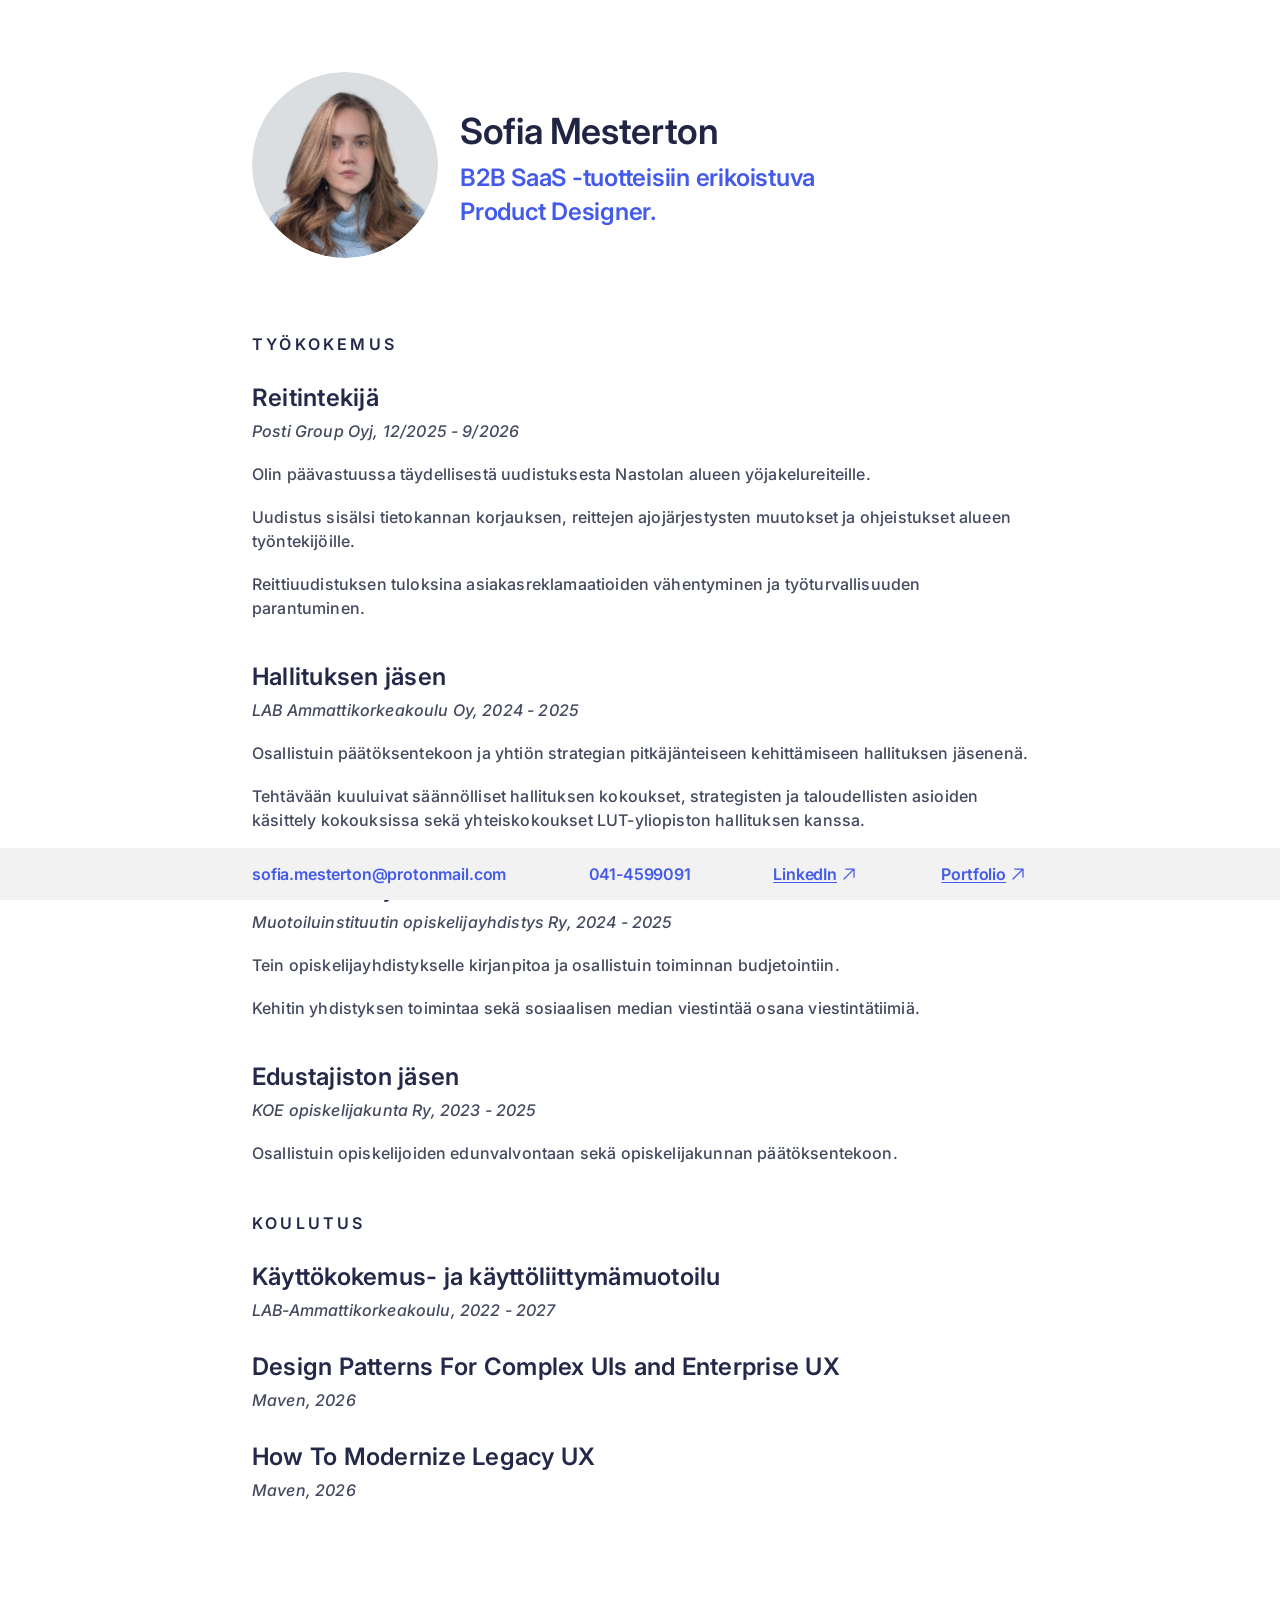
==== index.html @ 7bd707dd "Add files via upload" ====
<!DOCTYPE html>
<html lang="fi">
<head>
  <meta charset="UTF-8" />
  <meta name="viewport" content="width=device-width, initial-scale=1, viewport-fit=cover" />
  <title>Sofia Mesterton — CV</title>
  <link rel="preconnect" href="https://fonts.googleapis.com" />
  <link rel="preconnect" href="https://fonts.gstatic.com" crossorigin />
  <link href="https://fonts.googleapis.com/css2?family=Inter:ital,wght@0,500;0,600;1,500&display=swap" rel="stylesheet" />
  <link rel="stylesheet" href="styles.css" />
</head>
<body>
  <main class="page">
    <header class="masthead">
      <img class="identity__avatar" src="assets/cvkuva.png" alt="Sofia Mesterton" width="373" height="373" />
      <div class="identity__text">
        <h1 class="identity__name">Sofia Mesterton</h1>
        <p class="identity__title">B2B SaaS -tuotteisiin erikoistuva<br />Product Designer.</p>
      </div>
    </header>

    <section class="section">
      <h2 class="section__label">TYÖKOKEMUS</h2>
      <div class="entries">
        <article class="entry">
          <div class="entry__head">
            <h3 class="entry__role">Reitintekijä</h3>
            <p class="entry__meta">Posti Group Oyj, 12/2025 - 9/2026</p>
          </div>
          <ul class="entry__list">
            <li>Olin päävastuussa täydellisestä uudistuksesta Nastolan alueen yöjakelureiteille.</li>
            <li>Uudistus sisälsi tietokannan korjauksen, reittejen ajojärjestysten muutokset ja ohjeistukset alueen työntekijöille.</li>
            <li>Reittiuudistuksen tuloksina asiakasreklamaatioiden vähentyminen ja työturvallisuuden parantuminen.</li>
          </ul>
        </article>

        <article class="entry">
          <div class="entry__head">
            <h3 class="entry__role">Hallituksen jäsen</h3>
            <p class="entry__meta">LAB Ammattikorkeakoulu Oy, 2024 - 2025</p>
          </div>
          <ul class="entry__list">
            <li>Osallistuin päätöksentekoon ja yhtiön strategian pitkäjänteiseen kehittämiseen hallituksen jäsenenä.</li>
            <li>Tehtävään kuuluivat säännölliset hallituksen kokoukset, strategisten ja taloudellisten asioiden käsittely kokouksissa sekä yhteiskokoukset LUT-yliopiston hallituksen kanssa.</li>
          </ul>
        </article>

        <article class="entry">
          <div class="entry__head">
            <h3 class="entry__role">Hallituksen jäsen</h3>
            <p class="entry__meta">Muotoiluinstituutin opiskelijayhdistys Ry, 2024 - 2025</p>
          </div>
          <ul class="entry__list">
            <li>Tein opiskelijayhdistykselle kirjanpitoa ja osallistuin toiminnan budjetointiin.</li>
            <li>Kehitin yhdistyksen toimintaa sekä sosiaalisen median viestintää osana viestintätiimiä.</li>
          </ul>
        </article>

        <article class="entry">
          <div class="entry__head">
            <h3 class="entry__role">Edustajiston jäsen</h3>
            <p class="entry__meta">KOE opiskelijakunta Ry, 2023 - 2025</p>
          </div>
          <ul class="entry__list">
            <li>Osallistuin opiskelijoiden edunvalvontaan sekä opiskelijakunnan päätöksentekoon.</li>
          </ul>
        </article>
      </div>
    </section>

    <section class="section section--education">
      <h2 class="section__label">KOULUTUS</h2>
      <div class="entries entries--education">
        <article class="entry">
          <div class="entry__head">
            <h3 class="entry__role">Käyttökokemus- ja käyttöliittymämuotoilu</h3>
            <p class="entry__meta">LAB-Ammattikorkeakoulu, 2022 - 2027</p>
          </div>
        </article>

        <article class="entry">
          <div class="entry__head">
            <h3 class="entry__role">Design Patterns For Complex UIs and Enterprise UX</h3>
            <p class="entry__meta">Maven, 2026</p>
          </div>
        </article>

        <article class="entry">
          <div class="entry__head">
            <h3 class="entry__role">How To Modernize Legacy UX</h3>
            <p class="entry__meta">Maven, 2026</p>
          </div>
        </article>
      </div>
    </section>
  </main>

  <footer class="footer">
    <div class="footer__inner">
      <div class="footer__copy">
        <button class="footer__item footer__copy-button" type="button" data-copy="sofia.mesterton@protonmail.com">sofia.mesterton@protonmail.com</button>
        <span class="footer__copy-note" role="status" aria-live="polite"></span>
      </div>
      <span class="footer__item">041-4599091</span>
      <a class="footer__item footer__item--external" href="https://www.linkedin.com/in/sofiamesterton/" target="_blank" rel="noopener">
        <span>LinkedIn</span>
        <img class="footer__icon" src="assets/arrow-up-right.svg" alt="" aria-hidden="true" />
      </a>
      <a class="footer__item footer__item--external" href="https://apparent-checkbox-229842.framer.app/" target="_blank" rel="noopener">
        <span>Portfolio</span>
        <img class="footer__icon" src="assets/arrow-up-right.svg" alt="" aria-hidden="true" />
      </a>
    </div>
  </footer>

  <script src="main.js"></script>
</body>
</html>
---- styles.css ----
:root {
  --color-bg: #ffffff;
  --color-name: #212544;
  --color-accent: #435aec;
  --color-heading: #242849;
  --color-body: #44495f;

  --page-width: 900px;
  --page-padding-x: 62px;
  --page-padding-y: 72px;
  --footer-height: 52px;
}

*,
*::before,
*::after {
  box-sizing: border-box;
}

html {
  -webkit-text-size-adjust: 100%;
}

body {
  margin: 0;
  background: var(--color-bg);
  color: var(--color-body);
  font-family: "Inter", -apple-system, BlinkMacSystemFont, "Segoe UI", Helvetica, Arial, sans-serif;
  font-size: 16px;
  line-height: 24px;
  letter-spacing: 0.01em;
  -webkit-font-smoothing: antialiased;
  padding-bottom: var(--footer-height);
}

img {
  max-width: 100%;
}

.page {
  width: 100%;
  max-width: var(--page-width);
  margin: 0 auto;
  padding: var(--page-padding-y) var(--page-padding-x);
  background: var(--color-bg);
}

/* Masthead --------------------------------------------------------------- */
.masthead {
  display: flex;
  align-items: center;
  gap: 22px;
  margin-bottom: 76px;
}

.identity__avatar {
  width: 186px;
  height: 186px;
  flex: none;
  border-radius: 50%;
  object-fit: cover;
  display: block;
}

.identity__text {
  display: flex;
  flex-direction: column;
}

.identity__name {
  margin: 0;
  font-size: 36px;
  line-height: 60px;
  font-weight: 600;
  letter-spacing: -0.36px;
  color: var(--color-name);
}

.identity__title {
  margin: 0;
  font-size: 24px;
  line-height: 34px;
  font-weight: 600;
  letter-spacing: -0.24px;
  color: var(--color-accent);
}

/* Sections --------------------------------------------------------------- */
.section + .section {
  margin-top: 48px;
}

.section__label {
  margin: 0 0 29px;
  font-size: 16px;
  line-height: normal;
  font-weight: 600;
  letter-spacing: 3.2px;
  color: var(--color-heading);
}

.entries {
  display: flex;
  flex-direction: column;
  gap: 42px;
}

.entries--education {
  gap: 32px;
}

.entry {
  display: flex;
  flex-direction: column;
  gap: 21px;
  break-inside: avoid;
}

.entry__head {
  display: flex;
  flex-direction: column;
  gap: 9px;
  letter-spacing: 0.18px;
}

.entry__role {
  margin: 0;
  font-size: 24px;
  line-height: normal;
  font-weight: 600;
  letter-spacing: 0.24px;
  color: var(--color-heading);
}

.entry__meta {
  margin: 0;
  font-size: 16px;
  line-height: normal;
  font-weight: 500;
  font-style: italic;
  letter-spacing: 0.16px;
  color: var(--color-body);
}

.entry__list {
  margin: 0;
  padding-left: 0;
  display: flex;
  flex-direction: column;
  gap: 19px;
  list-style: none;
}

.entry__list li {
  font-size: 16px;
  line-height: 24px;
  font-weight: 500;
  color: var(--color-body);
}

/* Footer ----------------------------------------------------------------- */
.footer {
  position: fixed;
  left: 0;
  right: 0;
  bottom: 0;
  height: var(--footer-height);
  background: #f2f2f2;
  z-index: 10;
}

.footer__inner {
  width: 100%;
  max-width: var(--page-width);
  height: 100%;
  margin: 0 auto;
  padding: 0 var(--page-padding-x);
  display: flex;
  align-items: center;
  justify-content: space-between;
  gap: 24px;
}

.footer__item {
  display: inline-flex;
  align-items: center;
  gap: 2px;
  font-size: 16px;
  line-height: normal;
  font-weight: 600;
  letter-spacing: -0.16px;
  color: var(--color-accent);
  text-decoration: none;
  white-space: nowrap;
}

.footer__copy {
  position: relative;
  display: inline-flex;
}

.footer__copy-button {
  margin: 0;
  padding: 0;
  border: 0;
  background: none;
  font-family: inherit;
  cursor: pointer;
}

.footer__copy-note {
  position: absolute;
  left: 0;
  bottom: calc(100% + 10px);
  padding: 5px 10px;
  border-radius: 6px;
  background: var(--color-heading);
  color: var(--color-bg);
  font-size: 13px;
  line-height: 1;
  font-weight: 500;
  letter-spacing: 0;
  white-space: nowrap;
  opacity: 0;
  transform: translateY(4px);
  transition: opacity 0.15s ease, transform 0.15s ease;
  pointer-events: none;
}

.footer__copy-note.is-visible {
  opacity: 1;
  transform: translateY(0);
}

.footer__item--external span {
  text-decoration: underline;
  text-underline-position: from-font;
}

.footer__icon {
  width: 20px;
  height: 20px;
  flex: none;
  display: block;
}

/* Responsive ------------------------------------------------------------- */
@media (max-width: 940px) {
  :root {
    --page-padding-x: 32px;
    --page-padding-y: 48px;
  }

  .page {
    margin: 0 auto;
    min-height: 100svh;
  }

  .masthead {
    margin-bottom: 48px;
  }

  .identity__avatar {
    width: 140px;
    height: 140px;
  }

  .identity__text {
    gap: 8px;
  }

  .identity__name {
    font-size: 28px;
    line-height: normal;
    letter-spacing: -0.28px;
  }

  .identity__title {
    font-size: 20px;
    letter-spacing: -0.2px;
  }

  .entry__role {
    font-size: 20px;
    letter-spacing: 0.2px;
  }
}

@media (max-width: 480px) {
  :root {
    --page-padding-x: 24px;
  }

  .masthead {
    flex-direction: column;
    align-items: flex-start;
  }

  .identity__avatar {
    width: 120px;
    height: 120px;
  }

  .identity__name {
    font-size: 26px;
    letter-spacing: -0.26px;
  }

  .identity__title {
    font-size: 18px;
    letter-spacing: -0.18px;
  }
}

@media (max-width: 600px) {
  .footer__inner {
    justify-content: flex-start;
    gap: 20px;
    overflow-x: auto;
    scrollbar-width: none;
  }

  .footer__inner::-webkit-scrollbar {
    display: none;
  }
}
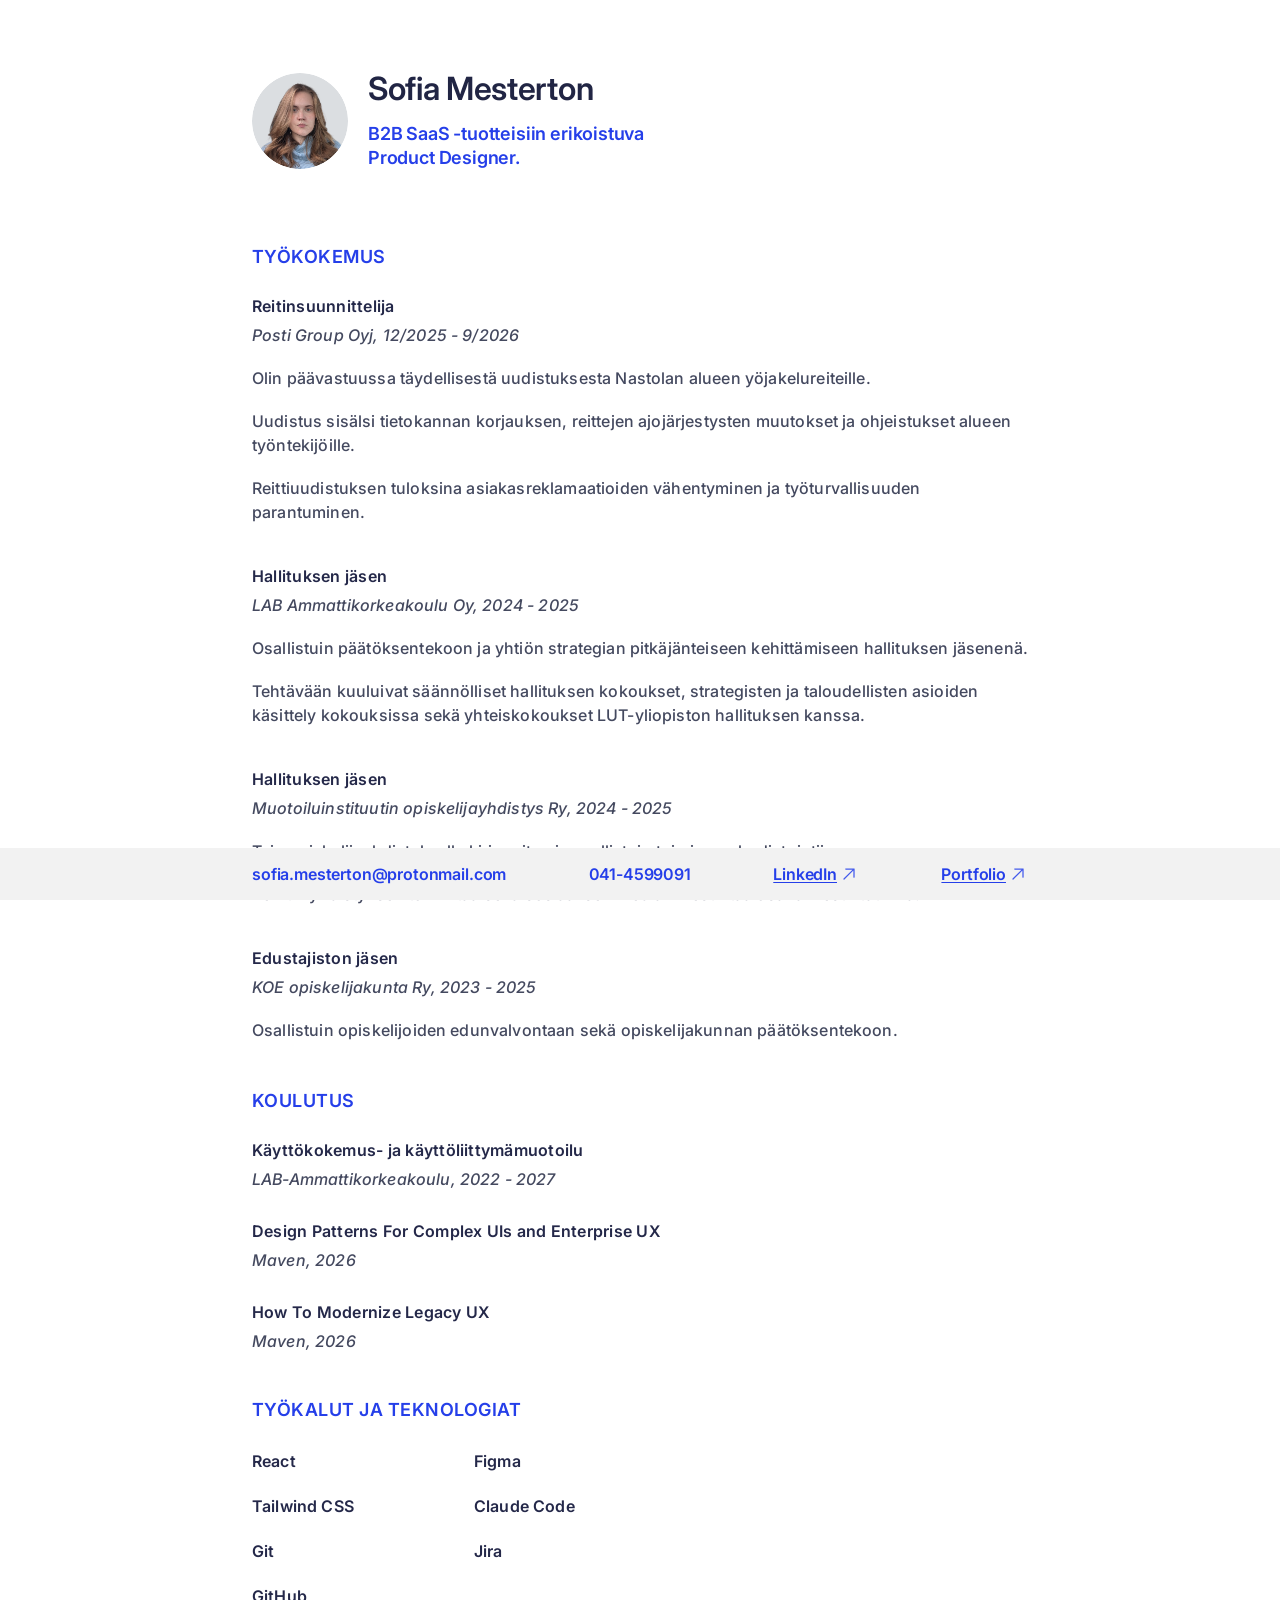
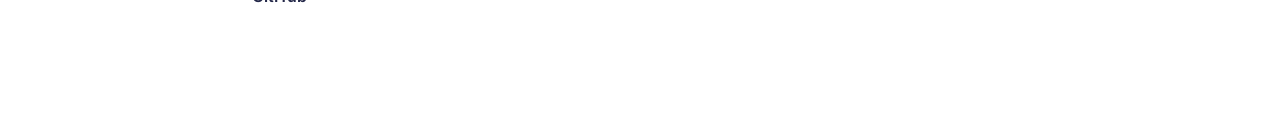
==== commit 41b5fec4: "muutokset" ====
--- a/index.html
+++ b/index.html
@@ -24,7 +24,7 @@
       <div class="entries">
         <article class="entry">
           <div class="entry__head">
-            <h3 class="entry__role">Reitintekijä</h3>
+            <h3 class="entry__role">Reitinsuunnittelija</h3>
             <p class="entry__meta">Posti Group Oyj, 12/2025 - 9/2026</p>
           </div>
           <ul class="entry__list">
@@ -93,6 +93,23 @@
         </article>
       </div>
     </section>
+
+    <section class="section section--tools">
+      <h2 class="section__label">TYÖKALUT JA TEKNOLOGIAT</h2>
+      <div class="tools-grid">
+        <ul class="tools-list">
+          <li>React</li>
+          <li>Tailwind CSS</li>
+          <li>Git</li>
+          <li>GitHub</li>
+        </ul>
+        <ul class="tools-list">
+          <li>Figma</li>
+          <li>Claude Code</li>
+          <li>Jira</li>
+        </ul>
+      </div>
+    </section>
   </main>
 
   <footer class="footer">
--- a/styles.css
+++ b/styles.css
@@ -1,7 +1,7 @@
 :root {
   --color-bg: #ffffff;
   --color-name: #212544;
-  --color-accent: #435aec;
+  --color-accent: #253FE9;
   --color-heading: #242849;
   --color-body: #44495f;
 
@@ -49,13 +49,13 @@
 .masthead {
   display: flex;
   align-items: center;
-  gap: 22px;
+  gap: 20px;
   margin-bottom: 76px;
 }
 
 .identity__avatar {
-  width: 186px;
-  height: 186px;
+  width: 96px;
+  height: 96px;
   flex: none;
   border-radius: 50%;
   object-fit: cover;
@@ -65,23 +65,24 @@
 .identity__text {
   display: flex;
   flex-direction: column;
+  gap: 16px;
 }
 
 .identity__name {
   margin: 0;
-  font-size: 36px;
-  line-height: 60px;
-  font-weight: 600;
-  letter-spacing: -0.36px;
+  font-size: 32px;
+  line-height: 34px;
+  font-weight: 600;
+  letter-spacing: -0.32px;
   color: var(--color-name);
 }
 
 .identity__title {
   margin: 0;
-  font-size: 24px;
-  line-height: 34px;
-  font-weight: 600;
-  letter-spacing: -0.24px;
+  font-size: 18px;
+  line-height: 24px;
+  font-weight: 600;
+  letter-spacing: -0.18px;
   color: var(--color-accent);
 }
 
@@ -92,11 +93,11 @@
 
 .section__label {
   margin: 0 0 29px;
-  font-size: 16px;
+  font-size: 18px;
   line-height: normal;
   font-weight: 600;
-  letter-spacing: 3.2px;
-  color: var(--color-heading);
+  letter-spacing: 0.48px;
+  color: var(--color-accent);
 }
 
 .entries {
@@ -125,7 +126,7 @@
 
 .entry__role {
   margin: 0;
-  font-size: 24px;
+  font-size: 16px;
   line-height: normal;
   font-weight: 600;
   letter-spacing: 0.24px;
@@ -156,6 +157,29 @@
   line-height: 24px;
   font-weight: 500;
   color: var(--color-body);
+}
+
+.tools-grid {
+  display: grid;
+  grid-template-columns: max-content max-content;
+  column-gap: 120px;
+}
+
+.tools-list {
+  margin: 0;
+  padding: 0;
+  display: flex;
+  flex-direction: column;
+  gap: 21px;
+  list-style: none;
+}
+
+.tools-list li {
+  font-size: 16px;
+  line-height: 24px;
+  font-weight: 600;
+  letter-spacing: 0.16px;
+  color: var(--color-heading);
 }
 
 /* Footer ----------------------------------------------------------------- */
@@ -261,12 +285,12 @@
   }
 
   .identity__avatar {
-    width: 140px;
-    height: 140px;
+    width: 70px;
+    height: 70px;
   }
 
   .identity__text {
-    gap: 8px;
+    gap: 16px;
   }
 
   .identity__name {
@@ -280,9 +304,18 @@
     letter-spacing: -0.2px;
   }
 
+  .section__label {
+    font-size: 20px;
+  }
+
   .entry__role {
-    font-size: 20px;
-    letter-spacing: 0.2px;
+    font-size: 16px;
+    letter-spacing: 0.16px;
+  }
+
+  .tools-list li {
+    font-size: 16px;
+    letter-spacing: 0.16px;
   }
 }
 
@@ -297,8 +330,8 @@
   }
 
   .identity__avatar {
-    width: 120px;
-    height: 120px;
+    width: 96px;
+    height: 96px;
   }
 
   .identity__name {
@@ -309,6 +342,11 @@
   .identity__title {
     font-size: 18px;
     letter-spacing: -0.18px;
+  }
+
+  .tools-grid {
+    grid-template-columns: 1fr;
+    row-gap: 21px;
   }
 }
 
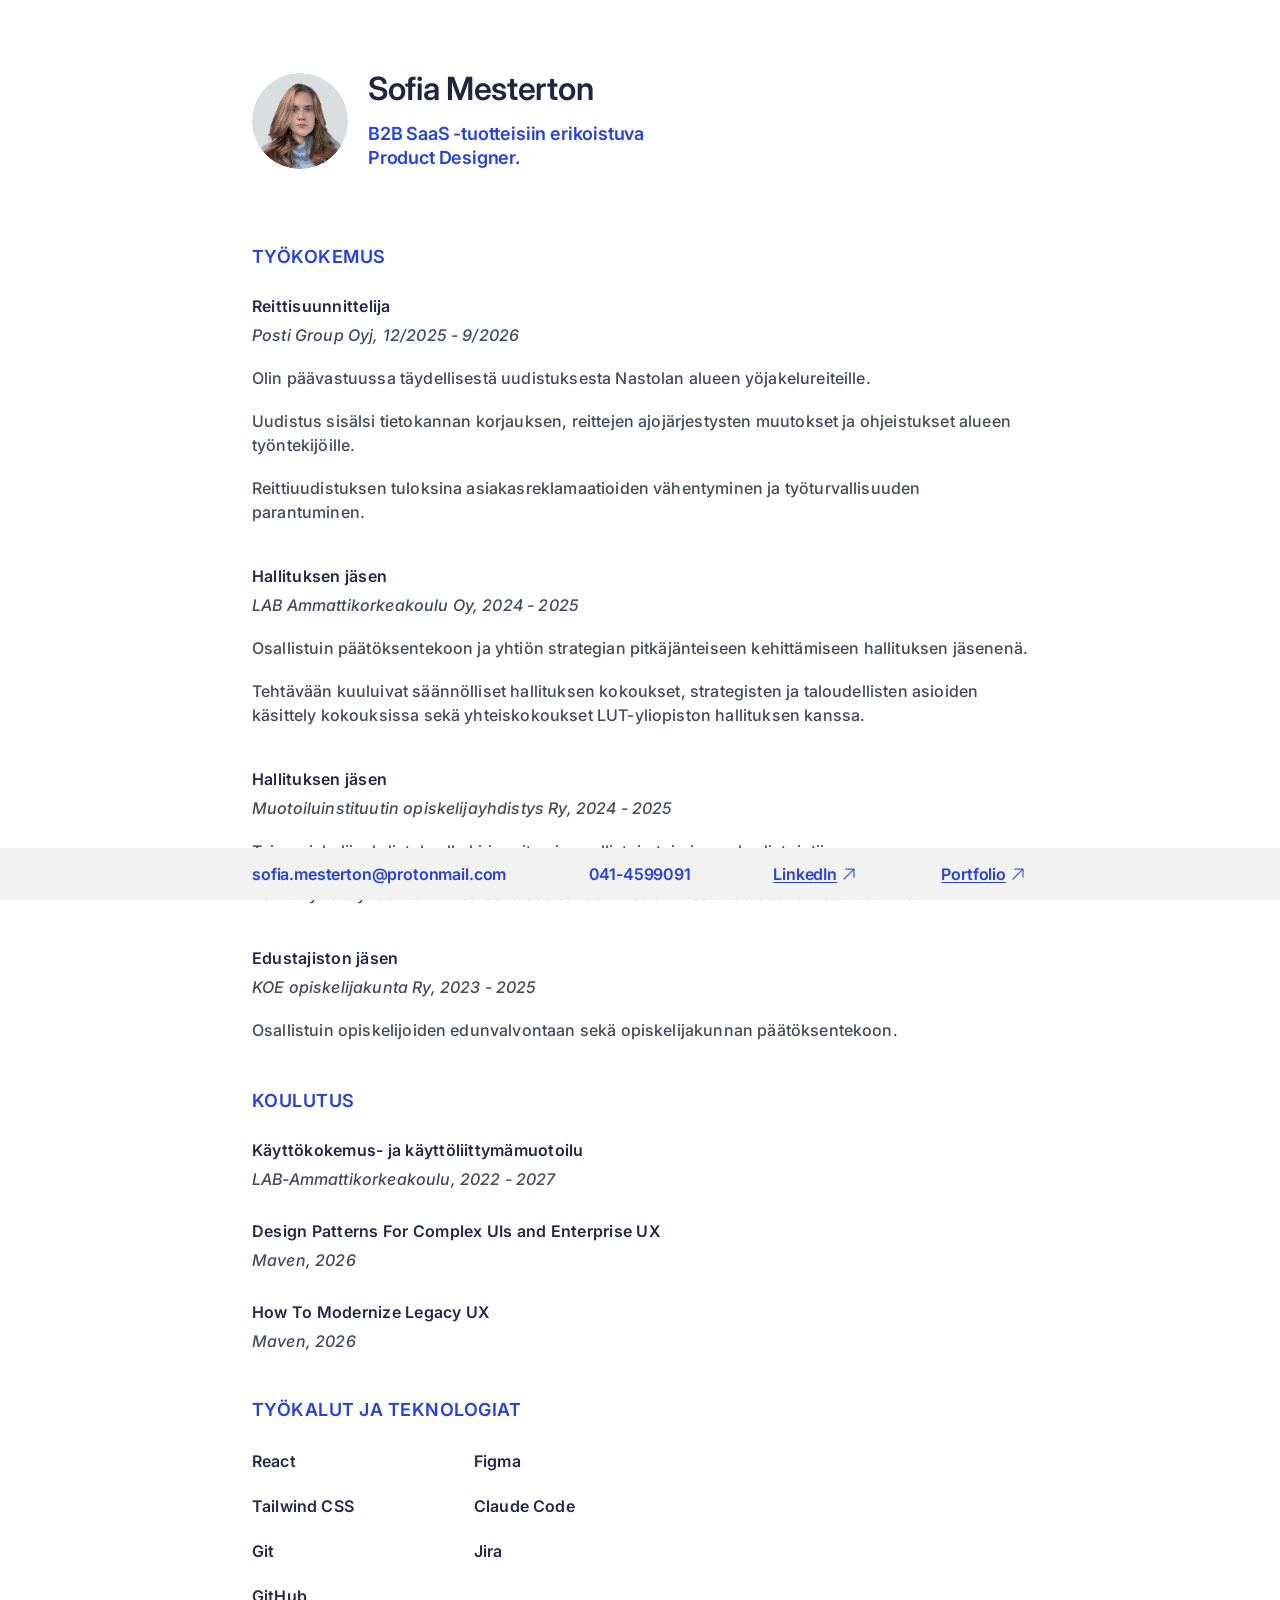
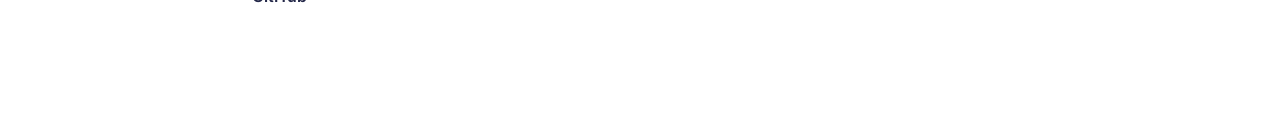
==== commit c1231256: "Fix typo in job title from 'Reitinsuunnittelija' to 'Reittisuunnittelija'" ====
--- a/index.html
+++ b/index.html
@@ -24,7 +24,7 @@
       <div class="entries">
         <article class="entry">
           <div class="entry__head">
-            <h3 class="entry__role">Reitinsuunnittelija</h3>
+            <h3 class="entry__role">Reittisuunnittelija</h3>
             <p class="entry__meta">Posti Group Oyj, 12/2025 - 9/2026</p>
           </div>
           <ul class="entry__list">
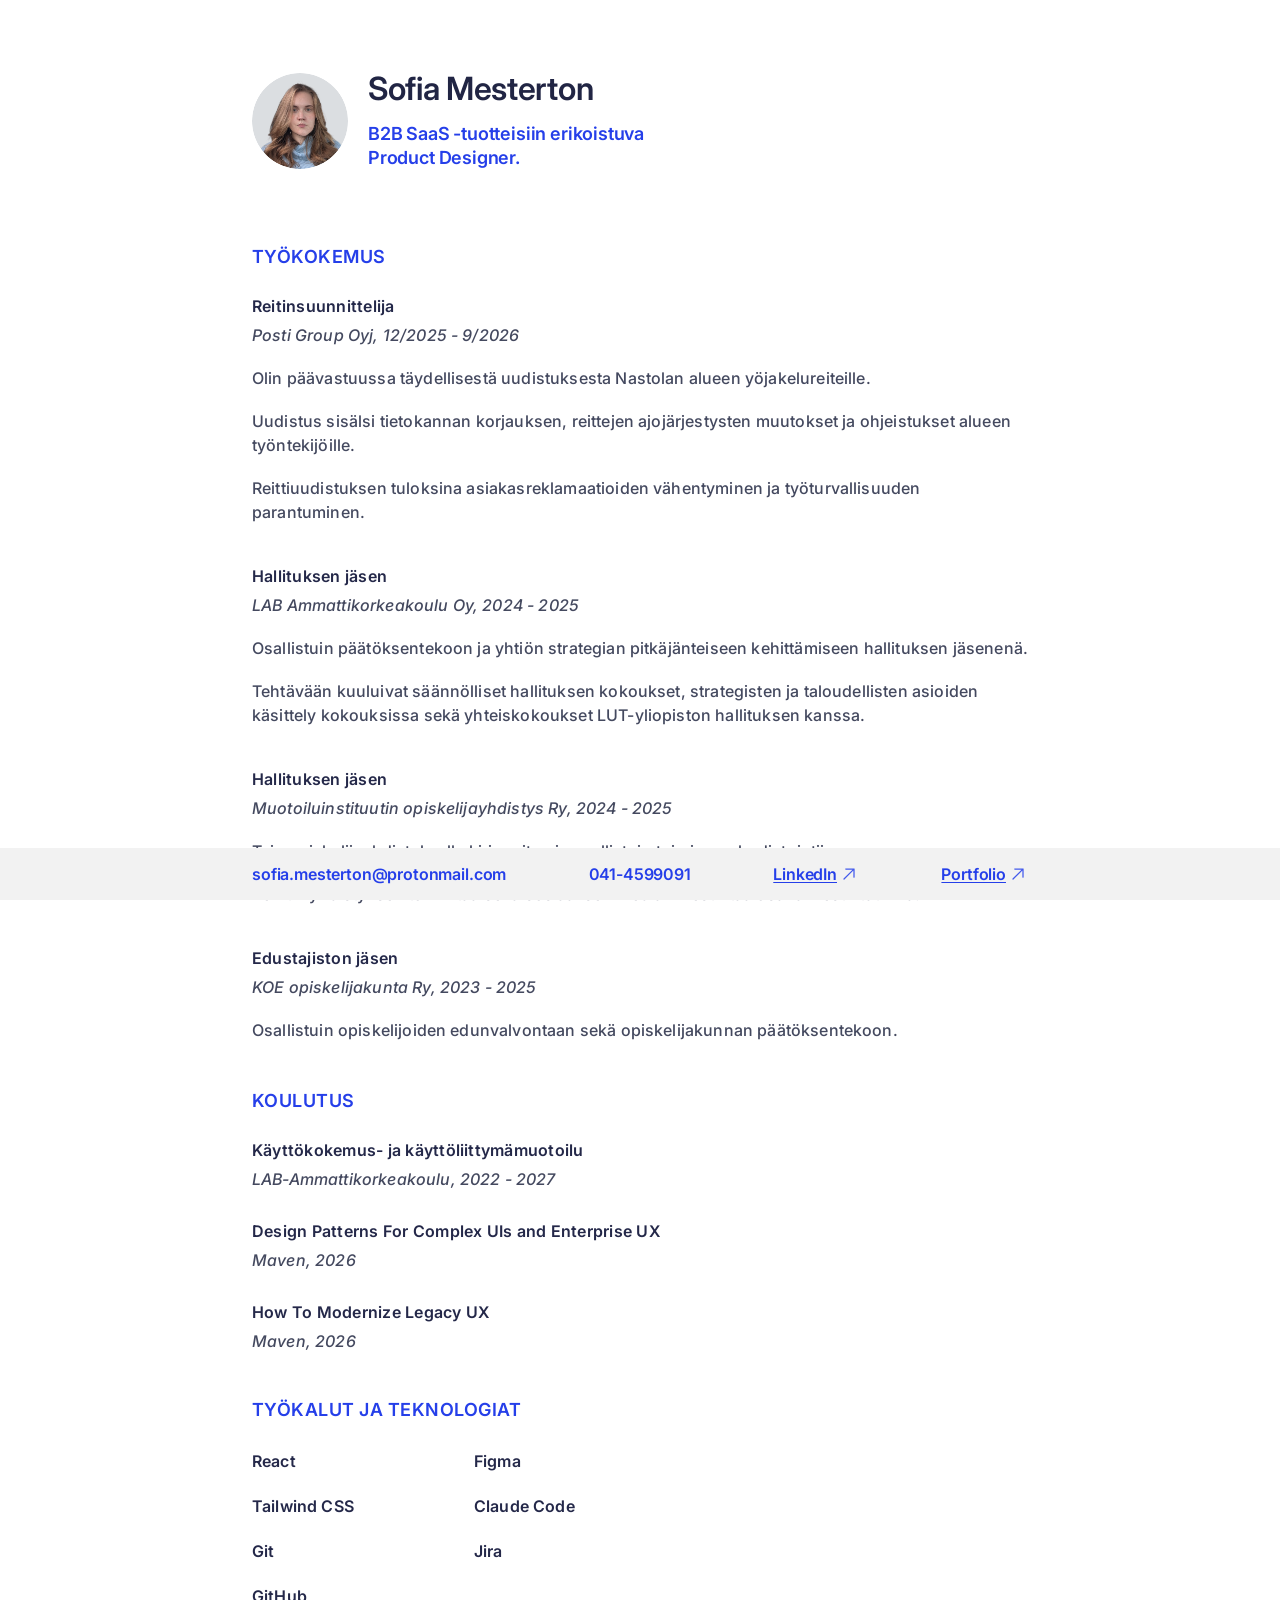
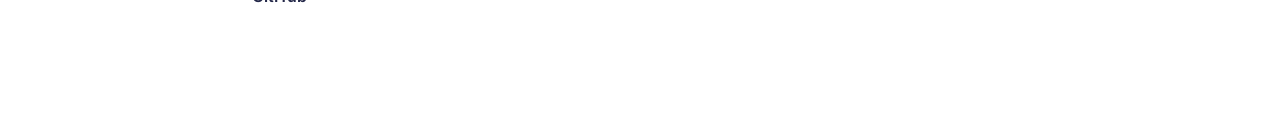
==== commit 264dfcd2: "Estä sivun näkyminen hakukoneissa" ====
--- a/index.html
+++ b/index.html
@@ -3,6 +3,8 @@
 <head>
   <meta charset="UTF-8" />
   <meta name="viewport" content="width=device-width, initial-scale=1, viewport-fit=cover" />
+  <meta name="robots" content="noindex, nofollow, noarchive, nosnippet, noimageindex" />
+  <meta name="googlebot" content="noindex, nofollow, noarchive, nosnippet, noimageindex" />
   <title>Sofia Mesterton — CV</title>
   <link rel="preconnect" href="https://fonts.googleapis.com" />
   <link rel="preconnect" href="https://fonts.gstatic.com" crossorigin />
@@ -24,7 +26,7 @@
       <div class="entries">
         <article class="entry">
           <div class="entry__head">
-            <h3 class="entry__role">Reittisuunnittelija</h3>
+            <h3 class="entry__role">Reitinsuunnittelija</h3>
             <p class="entry__meta">Posti Group Oyj, 12/2025 - 9/2026</p>
           </div>
           <ul class="entry__list">
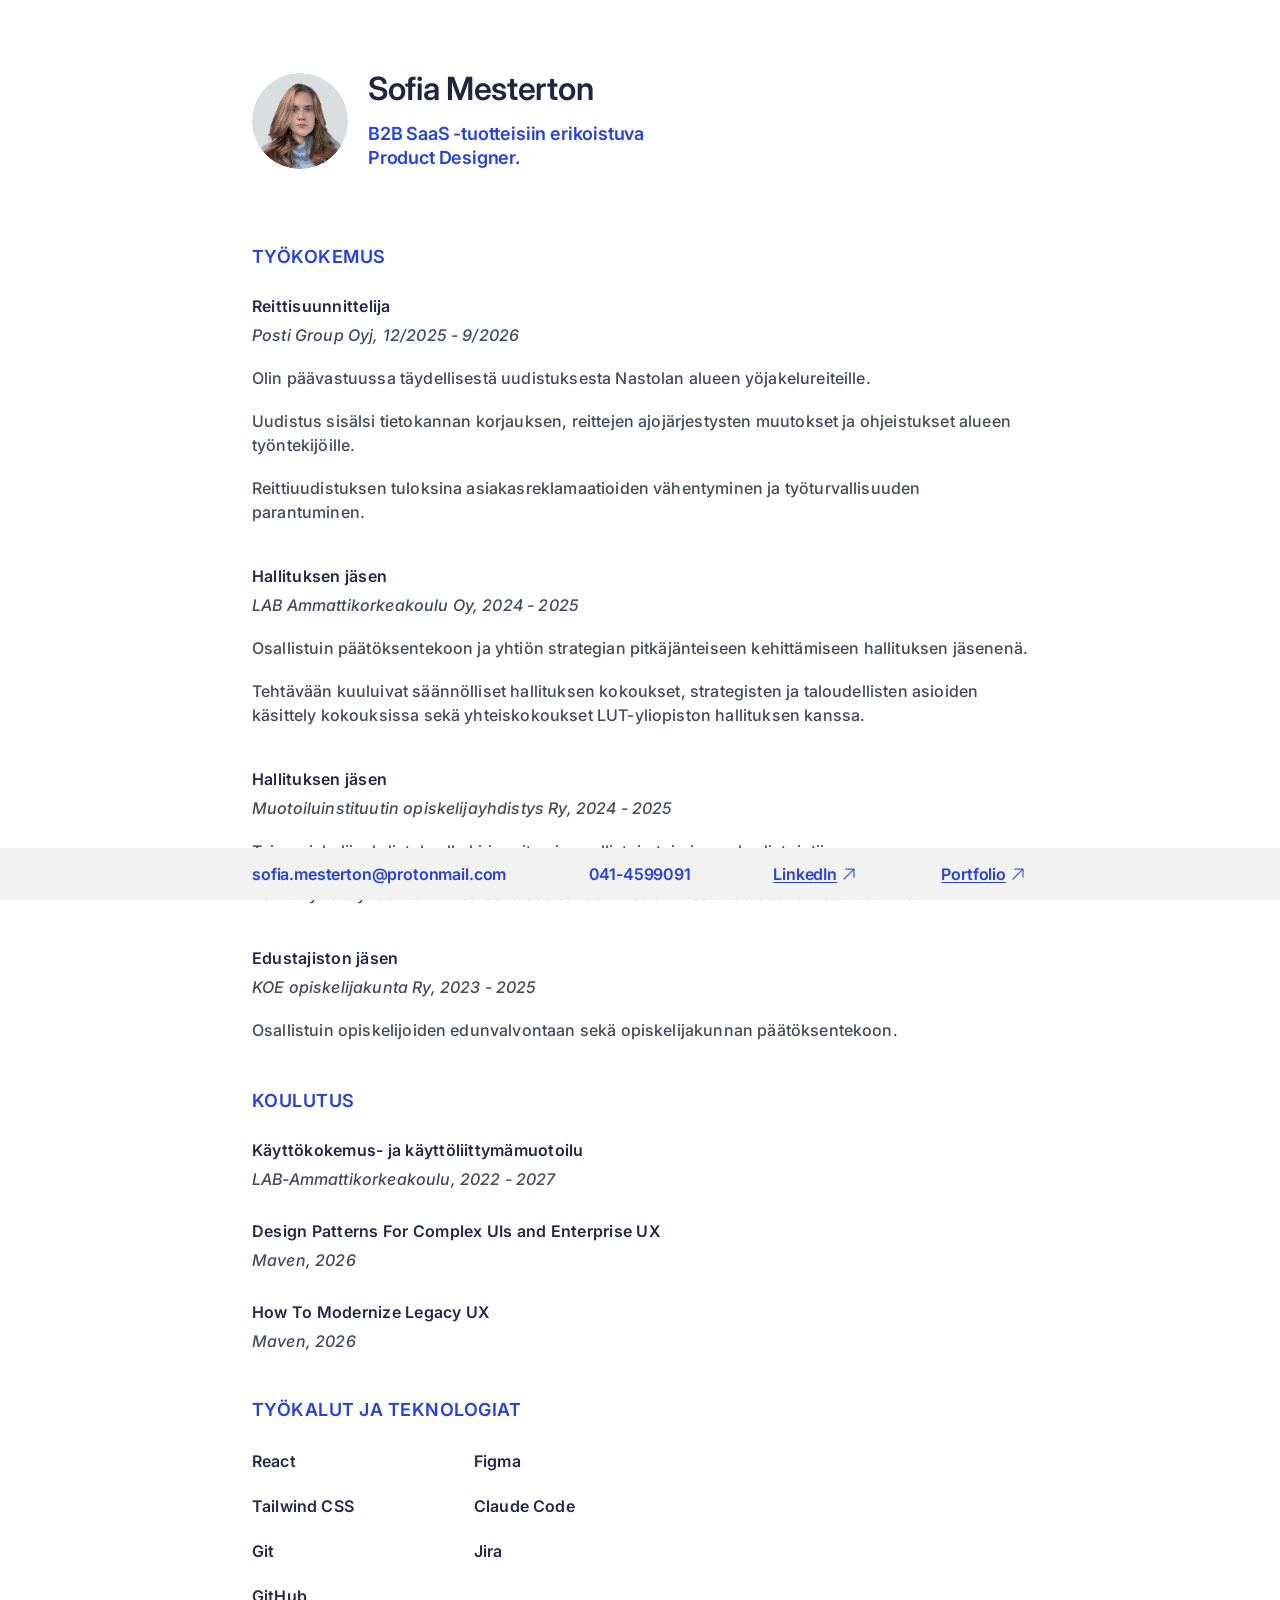
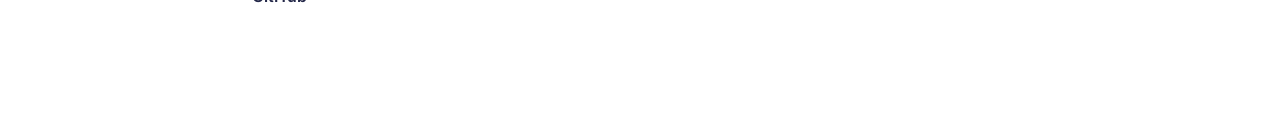
==== commit abef7010: "Merge pull request #2 from h31550982/piilota-hakukoneilta Estä sivun näkyminen hakukoneissa" ====
--- a/index.html
+++ b/index.html
@@ -26,7 +26,7 @@
       <div class="entries">
         <article class="entry">
           <div class="entry__head">
-            <h3 class="entry__role">Reitinsuunnittelija</h3>
+            <h3 class="entry__role">Reittisuunnittelija</h3>
             <p class="entry__meta">Posti Group Oyj, 12/2025 - 9/2026</p>
           </div>
           <ul class="entry__list">
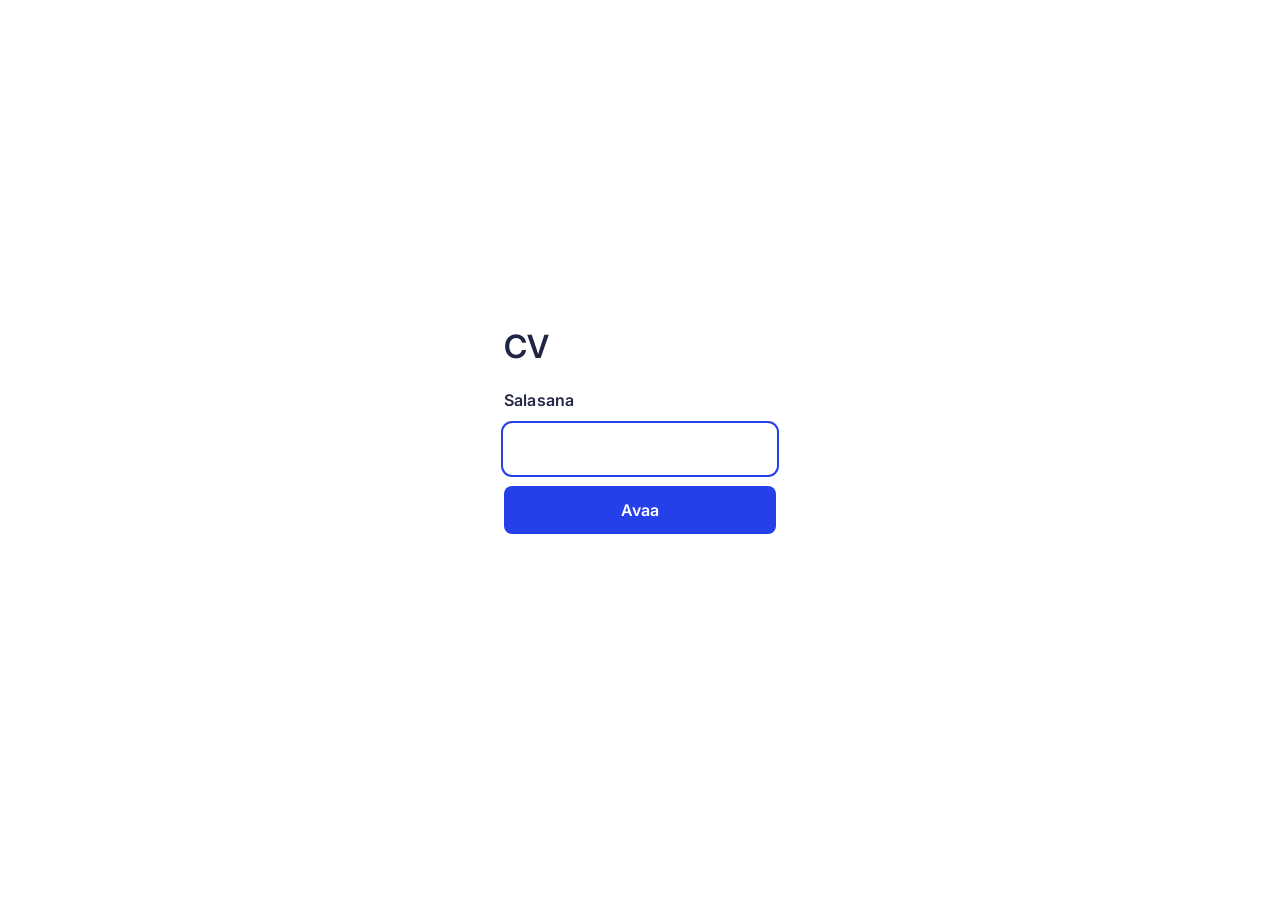
==== commit c58aafcd: "Lisää sivulle salasanasuojaus CV:n sisältö ja kuva salataan index.html-sivulle salaa.py-skriptillä. " ====
--- a/index.html
+++ b/index.html
@@ -11,127 +11,73 @@
   <link href="https://fonts.googleapis.com/css2?family=Inter:ital,wght@0,500;0,600;1,500&display=swap" rel="stylesheet" />
   <link rel="stylesheet" href="styles.css" />
 </head>
-<body>
-  <main class="page">
-    <header class="masthead">
-      <img class="identity__avatar" src="assets/cvkuva.png" alt="Sofia Mesterton" width="373" height="373" />
-      <div class="identity__text">
-        <h1 class="identity__name">Sofia Mesterton</h1>
-        <p class="identity__title">B2B SaaS -tuotteisiin erikoistuva<br />Product Designer.</p>
-      </div>
-    </header>
+<body class="is-locked">
+  <!-- CV:n sisältö on salattu. Muokkaa lahde/cv.html-tiedostoa ja aja: python3 salaa.py -->
+  <form class="gate" id="gate">
+    <h1 class="gate__title">CV</h1>
+    <label class="gate__label" for="gate-password">Salasana</label>
+    <input class="gate__input" id="gate-password" type="password" autocomplete="current-password" required autofocus />
+    <button class="gate__button" type="submit">Avaa</button>
+    <p class="gate__error" id="gate-error" role="alert"></p>
+  </form>
 
-    <section class="section">
-      <h2 class="section__label">TYÖKOKEMUS</h2>
-      <div class="entries">
-        <article class="entry">
-          <div class="entry__head">
-            <h3 class="entry__role">Reittisuunnittelija</h3>
-            <p class="entry__meta">Posti Group Oyj, 12/2025 - 9/2026</p>
-          </div>
-          <ul class="entry__list">
-            <li>Olin päävastuussa täydellisestä uudistuksesta Nastolan alueen yöjakelureiteille.</li>
-            <li>Uudistus sisälsi tietokannan korjauksen, reittejen ajojärjestysten muutokset ja ohjeistukset alueen työntekijöille.</li>
-            <li>Reittiuudistuksen tuloksina asiakasreklamaatioiden vähentyminen ja työturvallisuuden parantuminen.</li>
-          </ul>
-        </article>
+  <script id="cv-data" type="application/json">{"iterations": 600000, "salt": "6Zt7DZ1sXDggAPQDX2zguA==", "iv": "2uzLrGat+qB++ZBri/Rjlg==", "tag": "HkBpGJU4DHaQ2ZxaTzJwpLsoA5gy/UvrLz2yH/DSdH4=", "data": "E+ZaTXOD7/ziOQYE8QDud/[base64]/ZA5cLtTk/4V8vdnaICDG6yMGqU28gNdbb6wMjSSc4EeO3oJWLObQeQh4viv33ZU38BV96aCPexREzT0YXmesbzQn7IPrlCfqD8w3O/trDR3gVtMxzpq9AtZE7SGth6HOnp3/BCDMF3ccPToxYH5+BpWRvrgZpH+LdB7/tljNaIFID8VgNkMpqeoHka1QXsr8TYeoyVDzfCEgdZHSv91umDwjHNoSCPf7O7rZCkelFWdIYtb7dS1Hf9w5UOGPbOiV+RChRAJo//z/GtjmHG7ylwEnQAE5oRyVDJDLWdWMwEfTFEzD3Z4FkvUVSc5g3pc122c/VbbLn9EWfTEod5wOf1aDOkPG/vYmkCmlKmcd09LLFeFAR6wutAGdEFGC3MmO0+bytIYr4GDxK0YsAZNMfSL0TC8o3o0p8qQaaw0gHsTBZj2lZVITU4MvBe/l/gd08FebVcIN+S4gaRJ7ki1+AuDjE7nA1wClxELbyH0noJsM5FrnVRyrQ2iSi0Oky0bwdppYXYxhvxIXKwYp01WJY8xxk3I9PrXKOAY8m6ZhwAQyn+3r/bCQT6c1tjQqXt+JgoWJci5+FsA2RQmu8t+sUj6aPJtnLpIikZbud0IH0DVUl4pztNh4fXYNDDc5eZw7HDeN1wUtWA2Bg3DTflVYeftZxeCAHCTFtTlOJo6ppEWV+YyNB9ahD2M09Y+qCQ417mhuTM8SYehXhHpx1f/KfIlRhuIP/KWtdtXcgaTxog2W0nRPjOyK5h5wJDUqGxunhLzkyDN1mTxdA/leNIsj1n+Oe1RrGT/[base64]/fymEWmf1TT3qzD6GkiUwubZuH3a3nF5q0lLufeGfdBu/6YIGBfezD/xpeMDcsaOfYeY2soK+htb12kQ3nK5713SJd3Z0R6J+/5DNadhBIeRrmwtSY0/[base64]/u4NY2Fb2koAOP+jZn4l/eVMH6zWSWjeEHKsrvJwN3LwJpnIDB/ba0GphGqkwl+H6Xvn6o+1b3uQgENq9Y9R3iM2lQpy44LgmsRXT2erX/[base64]/E6PQ2NuLU9BVfhf6BEfcoJ1Pfwrwcga2qZy51A9Mnr+yU8bKACiYxMjn5NwUViKN16uj13bf/W8BM3fuAOMeE35GJ215aim6OldtrcXTJGVZpWk2kZ+NLc7v55VlZtNUSECZtYs4SVFSPF5M9DsumhVKlcypA9Iski4Usv/wYNlwuqeRLsU1F5ofxlq5cYzenM/BXcpx5vkwmEx7OmEUM7NanWB3KXLzHa6mz1gJ7jRHCLKjSxox47t0BkypF6/1B8yoARenjQyq89bcb/2l54SwygjvHdqOTXeFcBxmLnSsLaSB4sZ1LZCSj2NYwl211RlMSkdfZqQCxv5Qc+NC070UjmN/lnvQfiYEKyxPFxbJznd1NH8A60y+2AvX2zhqUSbB8pPF6A78QUkztZHQdKv6doqDWOnOOu0su2cAD1QArwbxlhXPfPWVN+ZS3qXCTba8PLRdBYs37zLx+pIpDjSNttQEbUxWBcCFKsc2equQTzNFPeT1j05hDyioQZKmuniEtZ4R/gdg2w4YVTgf3DwXpWOqYxTSWhv2f524HPAttT/PdzINV9ZGNFFXw1uCYJxZRVf2jP4DBRWEr5IRc6iKrl6CXlKsfM5mPxHfjz+5TaLL52ZTAb+pQ2urewiAMEuOqhw28YzHJb8YY+sKoTfSFVO0QQ42Deflm7FS8A7tvLn3C2ZpbCeZFM2djzpq52VbnUuzwaY2eoLCLqpSlg03XcorDxfQP1W7RXqi/[base64]/gV9HK7lY13El/Ng0JH5gCgel4YO+rFOz/NKpON89nMcGNwWxFZPtnMDKpVT0XYglV30zkNZ7Wbzr+7mUJutpxV2YHgbpys8R8sUnLK4lFy+hZH4GugAMJbZCM91aah2bQ2H/eUIpEOIHijWDgSzs9ZQNNj/rthE3OB/cF7ljSuFz/[base64]/d0/Pt6SenIm7mUn3aNvxScG6XIFWNxZLmLhPp1/SRei+UyY07/WL1EWvlZjR+La6nM8VSP1paWhDTVJlhRqE71Zp1xZfcSXaZ3cTvHPpitwD2rA1+x5hQWeKbMYIMEnY4HchIASA/aWES7IUbJO98AqlDyGbUosKgU0d9CTll+7LGwrjBudz6GiG8/T81qRbQ6cVMsVYVZvtSRKf15Z6TA+OcktmUtjJfOGDKxpj16mtjhifh184gzIHoJmnkTnpjR56jEqnmNKUb/FKUlffORoE++aYSEb9+KTnVXn2HtILO9jmZ3mdFVBl3/K6UU3ecgtcCPGTNjDgnKVAP04Tz6IVTOzfUGTfb3EXw78yOi61GQkuyZK+hSsgEh8gCK6NHrMSVSEugs5DRSGLdh3AUWj5cEhOXijDZY5CiBQYIOOS1CNl/PziZ8nA4ZoGeUQ5vj3am3Cc+xmPEyijFiHEftRa0X1HRTlSM/stqFRv8S0Ya2UIvwDHJ4otCbzMIgyROvyoPpVFXyP+B4hS0tTTLYJmAHbddCK/meQySi/WIMEg5dpIq5nkqpSoJ1OPolE+xNHYkYb7mzlyi1LJuzZ5jBUD/6QFjEnnsNbYErMa0o00O14pxHvB5YLT4KuV2S0jiaOB9ke/4NrNqG8tc8yzaipIwDPI6ipo/qN24EPfWj/0U1TMguQ4S7k+gsUoqYu5IR+m8EdFMPAWe5QDTl/UWNojZRoYR/iUAXWSHetWKHCYNi0+DuMJeLOR8deNIGjaXKqbCoTbQTb+CmrsmL97CuAwov1l/2bB0zPrvtjqke0yUXN9+QCLb3Cs1y/[base64]/cLMYXzbiJqcH0PmOCca9wQEPwgtexlu3Ev19kjDYTNdAyx6ahkMEkcvLtxTN6jPyO9QZ/EBThoEC5l78kBD2GyTbPC++ACW2j0W79t94PJ39uS1ljn4FlihwULyQbxlKsKOeTKCgoo0o0CrZPIBAfhlYKUb0KNxomfvEiDM7N/gAglLXLqifqQc3mTdjp8+wEge/8AFUbYLixidlUML0uG647vAzuCImp2MgadX78xqc0uNW64MrFeYO2/vk+6ukS1qakvGAm1Zc8TNOmc8qjXj0Pr0f3BpYqdacguZdLupodzt4PZBboj6Ff15/A8rhWOGBi52RBKLcm20EqMWBkfnU82TrHhx8IT2V2WeVYCHVuxAFZw4fYn/chOXMMJhSWtnPBraMSbRgmMrgSWT85oB5hPLNkcAB1zdeYAc648fwM7AzQ7dTitsDK23qNIvE/7fDD1a4EWLj/ejdPeBPqlAIMNfazqIPYCyHnf7u7FYtp7jlrh6hxjRhYtTpGi5n15TL2MfBHntRjOvHLlNuvNPIEgjU0/SyGwKomqitIpvse/SwM9DVpWqDYXx9WNY/oqfr7w/MW082ZwVMtcuAvaGyvKGZWHbc0Q47vyIBp5VxyU2tgFnNZvaZ1vAza8f2xrYv7XbErSKxkTjHtqVVX3zDUNOcDV12U2l+SbBpTjyQGLcLqnkfFSnsjV7L/KbkefejLr/PFdP6Bc/UlsyL4IjVD2c+LYaGcMcifP4ygX3WSh0/MailgrPfZj7KyS4HCoQmS3/2IaSuLJ4RDSQV5ngSFzVsKNldI0sLoXIhiNPLLAFnYYvEnZk+r4xrbVYkqsDzJrDIY+u8Y6MHj68PgtbLF/Cu+wmPZelpwk7+gPKpumViGGSYkXmOvspDl4bvyOJxl2drECVZCreWWt6mjK7+J3Vnu/8V/QGy2cByAtFGySw9GwXLHXtS/F7nDiBDUYGyuyDGJqQAkkwJpAbejfjbHZbanLS8BoUyreQYsIxvI/qo1975I6UygaIK7nM44ans4TPSJRRLXp/v1bfuXKyI0PL2BwPOjKdknIUPEo5OO2qjNUKYryZVLQfm1MQuWmlqfNEjXaQro2m1a2x+jHAz5l66SeJHyOQfFPezCm+bc8LHvEuZJvpngl90yNX5VlJTUV/3PRqK6HU7l+5/TLYzV0IVoL4Xfm+iB2niOyz25y7sHp/umVEXnqLXSuqJjlEPK0q4LGqGs1g3E41YlRK3lIPdlZWZSSjNRhFecOc81YfLOEzYmDjSXhE9iUQYorTasEpepFGituBcjqnsB9gYl94pH8iSgScK92UmR170B/+d2PjwbqKw6ELAv/0oe2rH1Gy5WuV2H8sQdIfVUs6A8E33NOGR7aRDZGUDn/jlYkjIfvjBbxR4EUvml4FBvicHnSHX3QchqPDjlVV2jqswycFyS6OJf8oK5/[base64]/OY43YpkRO5pKp4rIVuh/EsGfOHH8v4hA91rfrVhZ12GimstCWMD/zfznYCV+VL79NRmbKSYCnMy1OyowjJ/a3WgL8C6AOapvhv59Bh6lJsti1TKeFUpQCvjglH66rjR1LwVsWI2ZBAFJrQN7rZiFGl0h91n+UIrQI6XemOZuwE2KQZFahu1JoJOyk8qiuqzsscrFIgKZG5yqK0SFW8//[base64]/EX70RidpEdX/8GgBOmO4q48bOJGQYkRhnnqYXtEQs3kH9LzjyEC5D972l/OUgyJy6nMO2Ib17l2U+PgLHEF1xVlokIVxQRSZ3vzA0B1UdPpeJnPgc6RglLhq8/dS9WWgEAQNRT4YFSDT2844RIkYH+i2dJJHDi1t4T3s5o9i7EyLqsbn/6So/HXzVmvf7t1zcR4WsmJKo94KfipMRz9poGFueBm4DKoOweuL5O9NdLqwBcMVIGb/ECrcvq8iBibf9ZE8FezPUvDD2yedX/QNy96rG1bnOMaHTRabl3i8eROlIhJgfDfsfuAJISZWZLcWLy5EHupBF1B/LC9cIfcTToqyLBjhSPagpgDoOjRgpe2Wf2GNqKefA4rqIgb5WZ21Ns6pbqjCrjddXDkd0fsBhtrcnNVe2iGuItP3MJUj294S3wyhtuDjftUt2EAXYE6zL7f6IrZByrMaQsAbbcXBMshNwx5ODyduln2xVF/REdWl207SNYR4LyY2paYkLVU/AfHu4HMkQbenSmAS9Dr2OwL7xZwtIzjAIYiei3NLPlEL7UjnV28NkujoNaIXgQ9UcYbApVSS4+R8xlx2rQI91InUKf631ZNmYzaQTSWxWUGq9e/Iqpn7ndzV1Rqeq1nwt7QrFz8B9zbM5HZLlBvc5DGhjEyOqi8HkJJ4aiINp807Rr+zCjinMclPoe9P2MAy80x/QQ69SGH05BwSett3NZMU2Et1Q7a++Qbk9cYQdGN7W2ko3nS8/gKqX7Y1+aNMeHFq+Ui1ebp2EDmBdKkYDWTV0fKc/KOxh0EBLDwdJKA3yDl2uoV+q1MU5SAaGiqOwjPTFhKOhMLGP9LGX6MGGKlVITwH8z89twYCMI+VDSCVe7zD3GmJ5ABWjUw2b/ZVhe/[base64]/XA/uKQ3Oino0oKgATlnWO+mPKfUYQFXHZ4RNPQXBnzktUR1cirTy+RUe8tFHmTioK9ZYlNeGC95dbDIUQMiec46i0X6w/ieFU7CMS1sUrmL/XCcDQOv1+jl0IWffvAPN5PxjkRAeP0oGnoICYIvlaqt1XCdvgRP78pmQ63bYQmq45ohWbBELSOupYe4aW9KLrnMb/1PaH3o5EiwrYk/1DSJf6IEg2stbq2ehh5qn12rqc5iNFvV5tdn5C4mLTw/m3dByy2Bi0agrWdQXaNL0pdsO1Tz5mS8XsiDw570SJT/GVRADNYcP2VYOCErfzKCeja+J0pHj4qijGiFCom5hTRFfINVndm6L/k/ZXN1YpgRQFCsTrIrvHKP48jehRZq+C39SAw4VbIBkYJFeDkJ7tCSQoFr6i+cnL98Cn0lJVM+bKz6hXP39pavNllMc2wivaatLCTPcYNw0CAPLSPuLdo95VyNGUvAOapIXssQ7Mv3/WiBTZi+obYolc7JqJ+GYJvB7yXiY+ekGrbjPP9fZa6pkfe7QYyo2b6IXVJcROSd4vq0lon9UiK/jTQFB46XCE9adY0rWwS3Z4wyHAnVqm9S8f6guEEWNTs3jIZ1GmOHcCfACDC2lMIuhVGhnCfudpx7guZ3IYFcY7gyBPqZHrZ7ngIrAkLfFTtDc5pR/T5uEDxuwKzDZ6/T3djgKu9OnqSw0korB1Ttig7L/4qUDICMn4OslbvVKapVCkB/Eipl+nBV0s/GlwqZauLZeVgrIXRYzvKSHxz+fY+p6XOnGSiK8UTI2Boylpq9vNG7yjIOYpPhRMR6myF61I6Ah8mMpGfE/mOmWP9UjbP0WY7fSPh2tgh7uKwTHtU8ntZctsT0t9X0ft9A0UZpG6aXwv3K6MNXYDWJcsXx/Sbn8b8JxArcP2UU9vlzI1w0MbzmJo2WBVGtgN67gy854uBmsUIhko7vJEnpO31bSMZL04XyzWUUo5CCMziM2fuqORDczZ6xg4arBgxdSwKz221GEJYAJhNyw258M4tap9V2v1tzeuCFlbr6RWetssWWn5Z7lgPh1oheBwhyJObhZVEyyAmJuwANHD7G/1R3Er3HGNpHkWtazPc0ASTeVk/S1fiLp6n4QmoPtqLk43tareDH4He129AQzWZn1S3MMEInBbEgGPA/wmJF58pFUIXhll/tMV/nxJe47+SmIBW1cyCTU6jTCj1DX4yUqM7bYVfSjOB6SJ5+MY4HZIZqRxN9Zwm8yXSAjsr6uTnIl0X1qzydf4WloJ6LgdaJJffibCjApWvj7rF4PLv8ZJHfVlNVYmQev0iTh2Hcdot8ol69jDt60wEsWTHYjoA3B6xrytqcyJoGfXdxw/nzVYHN8Jlg6nZasZT3ET/bW22eK4zCwAstqx1hKPbnQESu1VenCRwB9npxYoUQMqlH1NiZkmEnTTrRQlJVrxVbEJ2YYqODYeKkFNlgg89+HKFYd9RPrsPBvePaLjrJX4ogdf3dQA+altDI+n5v7N7Y+ILGmssFUVYyn3MTWWQHcHXiqZve+nKkMe/aTWvgevu2qph7w8/1kzYyGDCNJdHPgp6ePKeVcR4TnimEhKsAM/WSUPCJSg0g0aiza7PGyim4hOq+o/7OW8fKQ98iltfJyWto+yfQJKHcQLif73aAIq4dPUoeX7J1bwfwV/UFkJmtoyMYVLVDe2akQIs+viMwjHoPjIzDJsmJ5aI9lwdXtIzN0A9h0/si0laWiG/yiMN4bLrK58+Xpopy9U+pKmzl4yS9APHNLxh20ddgpn4yp+UA/U8175NfvxoYkJ5IbyaNeOCLIIPHOTO00augA/juHA1ivzz8fF6REU1utxQrA7P6W18s5v47zY85qF+q7GcaHgmEglrlFEi/f1+RH7xNj2THRMOBcI2Iz1AUzCwuBs9KPUASmKXwq2LeVH97kAF6t3FijU7JARVZeDxSHyhmHjBgNQE3VQNvDjhg3zMvdol6pTfA86l5nA5OOQ/GgHWVYePWjKXH4rL8agontcLk14orc+Z7BlSnMJNBdpFQef1i5oGLRGmDMxQsBvhQWHPz13o/AkMgj9l7bO8OMid56SAsfaDQCpE68uPxIjY7bMgVZ4jwd1Y5jLBfIkp7c5GE1Bh680Ya4v3uBG8ubkLpFFv6BdZ4rF+mojKoyp/Fs4vlm9kRrbocS5nGFwZwd9HXLBPc42VxxEsG7rvRt09p04pYI38vt0JS4w5TStpt0FnuuWPRB3b83sVjYYQIVUycHyIT+SSTS2GZiWYaA8rklnB67it/eVb5sSSM8J3lCmCDCg2MTHkE68W7uDB4doN6oLnCuQSjqdftR47fVt04Xmifdmjn9TjdqqbNZ43+qgv9NtKk1XFTdYiEWQZ2t1iwRL6wLnR68LU9iz39Yf4ZqKtWGq6Vd6ThHdPy26or8SXIUSwdQH+aMvReykOrn+pqof0mWeXpN8/G9YaAYBSFdvAR/p5ZLYXK0vI0wrrltoBmUKRLGyXM+QtGMPxaHjnOyOGPOwfjSil5tCwwy48nWO6uchOscPGxgUxeAObv56FjSm+1eiqhyqknZQGCl+/suOP+WgqksSw4ljxYxNEPmxAzXLZTVGfhYnPaIJtmsrdXp4ynnx2CgzPbmNtekg7cM+3awED7og/ymVzZuqEb+Mokisq0ByMpcJ0YnDqv6IwKYtYnWHce5ikaxJRnEgyYD28a9PtTTfhUu1nPuT1v7OB+ewvZzAQysRbJ7fy5WbdrO0dEAJfNAzTnJxETLJK39kO/SZQF/c/plLEJQWGKKa/JG6L7BDiuAlR4eNpB89VdAkXOoFBh1uJyD2n3Zuy1/EUuQol9KlWfS0GHGsIq5KLrGbRiNF08fysUx1FkLdn6xQV1ug3IAI8A+q6SR3OxUAEPQ5AvUJH+HXXvAgDvdf+27NFfudlLkrn3jd/fhonP0FToIWwpULnmiMPifEK95FBQddSt20+5TexU1gFd5kwbP0GdF2DrxtTM8Yt+UmkPMqm68oJWXE7NWsvKFkFvYp3Pb/OYz9WOfpkPD4xqbPpvhhHEhR671ZHFfmJd7cPW+bqgokm/5+9uJHVh1W5VE/xtmSqjPDqcrl5RXPu+jFEYj5CoCJdfuGv/cos1Wmo0TcLiwnkKT9LEctgZTnL+1cbkBxwKSVbgP6DFXO+5zcwQcv8iN+okEiZoAP/F5QMoWN6g9F8tJWhQdzvpATu3DobM8lX8Od5WYbWh3FzmNeqVbb7ycvk2YflVmezO1S9M0iXRYd6n4zXwsXJh945W5PHL/KjvJx72XJApj99tJOQXYyMeQYvmGi6aXrz5KLBY/VMSO2VuNxEroz8UQxEUd/1/SP/SdN7tgLd3hrx768YZ+lVIM+jWqkaSzoK+6gTf41rcZmIsdP4AgARl00mEJB9a2cA7X46gaFF28q3ZLlh54g4WdWS6u1V9FkoDrkfoufOg/tLQ1dt4u+uNS6Ul/Pc2cr9hjIA2MtJrm8YMV86ZfvPAYfP2ivEqh1gtgYeAeJlPs1kDi4iyWGjM5l+H/MoqGngN4mjB58Cyb0pvtmhHDkPOp2ueK399mGn8R+axekL+/Q2pW19QOvJrODdXBhh3FmxhlHS8dXiRDY7Yb/aGnNkwkwOKrsU89zRMWdC1InzMtwoAuj3EwvFfx2qsKqqtZFTwOIq/TF+QZHUf4ggD9T5uyhYGDlpNvBS8IKdA2AS/vLXa5Fe7V4iSd19j/ATrLqEBtzpdy5IxGUU7nmkvmVY1HAnir75yDBsx2GAi+tMOkAbKWgM+MDuEdtLZArVlFhINjIi9v7Fofnuhx4SW77CVNK2AkZjFpUJYii6NV7W3va74VzLE9BLZUAjD1KKn5HK58F3/O5c4u3z9GlZzrU8s2RMbXlZHcNPYqsc0vy5J+vR8zAH5gN+AuGaSEq0FEOt4LJMVKf5qyLOd/yrcCmKSM9iO27/hz9z0OFa46UXGtK7Da6A0v8/RzLfKyQn2ukF63eU4I7lkPy3oKaLGqs/gW01fLZMRzqY0fcuOxH7+us/ozMnHQ5IRBPYECeZGEE1asYghu3lWPTSEZ5iGTmi5IxPORMw2k71eeZOcMtEYh6ebNBdfTabc0hvjpcl8xNkIbSbUXsLBuMpJmcOIDNVkhbzdQvz77+N3T3VxlsKajP2xHmKhM/[base64]/V+OHtWSsep9D5AwFv2hU/qJoA2iw8lLTS/Eki7OH3iOKhF7KC0XXajxqokxcGqNXZtrGaLy8DirfM5OJxdYixftZMTfWWp1TFcbPtbf4oyvyYn4iqmJZaK63oDgVy7xik7jiFy+5tfTWub5sNfvOCk5+gJVvD1wB5cOF/iqaqh6nThCqkrqv1flGvPA/k0tTrz/npcIUXo2igud9tJneOPt0fCaeEj0zsup08X1THCShliN6M+aH4ezkAu2flKhdlXaUXfnsZyp+DL9TiIG5riMQwkgFfV2ae6LZuuRUt0ubKNfAUQpErUDoqtR7V66+CyvXiqi3A6DT66jFCxpIUAeYPDY9D88jHv2C/VwJX+vCqgEtvkF4n+yX2YwYReCwwy/Otfq8GNHEF99kSGkVKJQzdQzMEaok1R1XsDL3NVkpp5BvEZALxcXZMgpRbQoam0Jac2a45d0mKWFiNvQTmnl4jcs/xbMp5ORX9zGmdN6h0ezvZ0mgxwJmlGLP58wPGmNJ4GLvA+C1fsoBmoj/RLSxX4hzxRo1Eg/TExLKckk0B+EKAyYX4H1pIGFdCpMoYfzjNtGz2vgdjkHP02BlbHHATz127vTbj/qD+MY3WbbhVZ76CwKx0Sxta97mFZbfvXndjP7X2vE1NmBUjN1xWLfR2Id6da/1RYg+ZAEsiz5EbCFCL8EOAzwn+X5fp6ssFiRJ7GIhF47wg/oBjsgKFvqha+IFUHdQXeS9Ck9c9EdKPpkR26W1QWA0QpdD9jCH5iGvbe0rQzzi4GXTawjNeHn9yzI3znz6YHavd7CTu9oCOZ8vD4eB/4P6ZYvWpDzHrGW44Qh+qtoVnDExOW2aFUg7UlBmT+46WrGUnwXr+soC73gK/V5+kIIHiP3+yoXo9MDZEqgHywLt5i8mXCoLCh0W7jVfTSzEtFdxg9uHY68/GJ4xsZ3iqDALNPmNQv/JOPDM71c1Ek/XPb/tw9/WPnO0VFwzQeRYOIggN1yYdorvahoKythkxuGuAXl/DLjviBDuu9qYXHFTIdU/ii173EK36Vl8xZnyYrM6zNWiEgzU4BkAJodMCl9AYezvU/zxWMjl5I42RpDznPt4Cbg+jY8ZMgcErfIhgh8LZ5t88y43iwwbqwDbhhnL3m1Uh+2wD9vG9QL3u8vAdnyBAWtptPJhRcWzFG3fDJ/ztImYinUuxBqmoTHQyaDkHpLtPfRoGh3oNG+pJPKlDPrnkbq3qH54tuXQ/iFQArjLhh2c/YmQRfwrK8OZ1gA/M8PPIGo53WxGB5acvZ6FxFwwjVmo6ZgyjvFP8lZxEvFom4J4fY3+mZrDXCIy3goYGEmDGONczkhBNkupWImOcNIcbzaWq2hutmd4BY1uHODUAl3wjZkJdOYSj7vnHHlU2a2N1nZtEMWHrX7zvtFJ6LBY/[base64]/bBBc2Sj9nGEaMpYJ1EjCFJd2Y4lkVRCtcgBew7Zm8DHD9CZXEFg5ghb7qAg5t3H9i8KKZOLbK+AJWqkX0Dfxhk7J/EQsF3T6XMdO6cWw/UPtwREypfacvCLI/8DqHZl9F2XDDVVaB2q55ltjChCEOt+Og99E+n/Q68rNYKK9pmGNErp0jQ7KxCZKcksJHRnH0jKKR6Das5NGhzjF8Gl1TATEtXtNePRdMka4keSi5IwOd2JjauGoKp16Od5cj8Ea6tL+Ya7N09yEHNEm/t0AsFYnVPwooGqNgf531xIHqmeRO/R0HQDzaOlD4nIDTqqa6cZz+DlUc4a4CJ07N33E62v7wGtnYFkf3UzH4eQ/1bPxo1mf/P1Fd1UEdUD5gu9ZkswH5FErRGwHaSzNRGMDQhH4TCD+XxvtZ6G3SujJKFxPsP6pZp24ttzo5jT13yg6xLcBEX/[base64]/MqcJJ8pi8KXqsFrM44NtpG7SKbOUIqxxdudTx93XGIU/jK1EkBy3Pf0DViOWD9GJgFvKnVZsy+/8PThSzo6PNy5n665SOPcGHt6ySWbj33vZmr/8Z57NTi1pw+Iqf1yRHk9qXC77RyCUL8CbBopAPZ8cTmFQMehvWIwzHWjqXGoXp94QdlqcfL6uiL4SKFS45VJTRh7IY3T/crmxXHkGNeLK6nh75ghjRtyVIKYNdln6oNlf7AsE1NYK3R5iuYbqA8ZmkFdM8kBG9GZD8e4LBGmMUPKVjguEPvBLM7ec8IZOEznpxme9l9y1f0AM8KegvRkm/7y6VXtrStY9NIkFkdysl+RV6S7+PhwHCgSNqo+dv5ZdgR1+BdKeWw27EIYsSRCqIORJCRqFoPST8uT5ZWh8Zw0jASX/UwkuyiHvh2JGJqcQMF9j97TSQnBZS5Gd8nRinYs3fuTqqSBXazmvt8rUB5HrOgoWNcvyYgPiPYiOMbPIfHk/cuGlB0dc7M04W4/p1aAp+Sb3Rye1o/qJp8BHN7BwSeLyZC1lHzkPvGbUulTHGMkoerWDz8Oh64OFAhl0EDeFgohvmS37zvcmeAbb7RSkwkFkrs/9DvSWlWH/jLqLK5EmMYN1wk3z4ctvETc8XcX9BiuaWlP3Og3wlTw5kndf7K4nNHtV0Dnb3tjthLke4793s4Nn001p1BQgXbctGq9GLbshdVi5XFkKeS+fzKDO7ajXD21dJ/BUM/xOjV+LfGdFHwFqBC05HRyYQ6DbxtiEli4euRRnuRmjIgU45eqtmDgyN0KfZMXjR3lZHjglsedvZVB7jM38a7ARYdnsgmgRBowAFXpuFCLnxjr6rtSuSEV9z1C8eXXUPOa+l8ysrmSi9pxGpSsTVSFYFgQIj658Nsr4zN3w3KmNqcdG/biGQ/Jdgn6vJVXoMAUavOAtAXbG8uDy75tkfAcTHsVd/NY5bdy3t0WdBpbzXpITIcT2r9sBV/6M+dmXZmEgpaiQn+4RrT7KM+f6X2woJd4/FVe/kCZR0Goaf9iDc+70+qWjE3Z0gAcpRon85iJTUmQV+T2LaF7W9/MidSH1BuKLBX7VCKuQE1WAYbHCd5r2SQ+htTiU58cgmHIvDMEQchqdp1Zsn1kKqJBYBULyP7w33UGejD/SyesNVdPtnhinukGlMCshibNKFKiRNCkr7GXctiJYo8BzyJQkb5Wdee0oZmqRYUjsEefsgyWAbn+/0taZAE6HvE7hf10NQG04XNs5/iawHVRc0fOZjCYEGNI3kCGXe0hzm4vxff5lsxHa38yzdAF1NrBn3IxqliSYiVyFwfQ/h/ZwecEpAaxXWAy2uUx/9owgwwPvbZs2DRx+/yOWkjLU3Wmdvxzc3GisjYKRHEloK0XEuWToRGHi6nvE9ZMVf6swu1QJjKfv7tjmCErwnJ/GrxW6KxhjrOe4AoPeD60ajTi0GHwpPF4qHbfZxcaJze5t3+huYo86w0E8ceGeW+gm3m0wEG0sWpYjhBvpvQroSA0+kOiITqV0/MuGEs/5kjuhjyxbna0N2rwiQA+FK3i9/ZTwqaXurrRndV1mHP6HxTI2wPeMNFMsq3U4qPQoCWt8YCocDTcRac75XzEUNQYizp6p8lvKosNH7YM6bQCX46Y8kdZxFogQ2lYup5ePaABuLM1RF7zM/urSD1yRnYeim44NMGpCPgaOo4CRco3ICDs/zJ2hJKaBtHHdM621UKkTWBc0RvYo9Jc20crijhgV88lgYKKz8jM1pqgUBuQS7IYUCX5dr1cCp6imkQYuW1ij1IGSW7cpVa/zor4zzNsRvmYMAaMjVyGco2PTon4zMWHVgSnbnT1K6F65jvklRchHif3YlQ8nX67Y/j3MqepV68w+5xlybGLihe6u8hpgS7mydwgxGizukSu0nYSFBGdBQkxgQZGgPuhuPO5MUne9cJBk8WqOPsQOFuJ/PnskVqQN8nbtVrMI9dIOZkHwXqgHHCIyk2tTFvKNgju0bfyu9Wuk7EoF/E+H8SiF14hX+P+SS0ofFyrIpp//xeRI/X0EEvxhU9Q/1Wevqi2mUq3QpRWq/Qq42NWXqNPajphPYOtPhKQHRSWjPkiThX0hAGaHgDnwT+cBzB8fYgHagOIPmVhF+okdc+PqyamecANO2oNelL9o2HI967e6HXC1f7FXU1Fag3QdsCslWK5hi5SfwMD9b/J71XYbanlxEX2LfDRj11NPDlqFN6le2YhdRIe8KnUZ102oy6xdDKAqW173Sf2BvFb/+20N2uMFqm/RWkmOYmh/weRhCDmeVFi8y0kc0akOSPEy5LVhY/PuvtMd0B9HSkkgl9WjMrVYOCOZ7MC/T36oTzrx7es0O3ZihqkHL1Bhn2A0Hyknj/Oz4txmd4WtOKWi9PThPIINpuSQQFAWRY1eP0F9Ej173XP+L1lusIpB+4ExLm8QngLv5ryiSIkeH+SXDwGiWTSxQzI6NJjgdDmfP2HKI/6CuVvVNYPQkVB7Iw5wSpU3+BoGAxct0dQpi22X/5BlIm6GDOLtszn0/1q06QBaV8iyLdzDHNAG3nko75AWHYnQ347kWhDj3ERChcg18brl+0mJMt2GACOHHWRaiWx+E3d4RcoopjAR7tAwK2NbEEL4vD0OwGE3V5FwRlDpwXj1/UdKJjcUV4E1tU1EmEyDC7lhQ1uAe791faVdS/1WRE6+AnaZU5JXa+tVmxPj25PlZsK98NX6BgBj4cqC1Z/iY3KUKlqXaMQMvef/yAsduXCtnXTCTX8Jc0oBS6HBAGMcUQHduX1rm6m5eRlyXmQw4vbFa7WXZCO0ulc5AuGvfInWHkg4bDeg1g9zTqG7xX8cubVnzlLHbJwAVQC4rdD1yT6w2ZFPyIpT85m4s38vpAEYkcdCs6iM4EnRPNWXiR3jkWvrgWr7k+fKEmky9+/jBhvyT/5roohDYIFK4SJkyRQQOPU3P++uZmijFkqIXsKV+zolneqZgXdi5LIo0CJSHcMguWA/ce6QH1RlSpe6vZIiOYkuRGCMMxRZVjylK4Xb95Q9LlaogFKURS1KaKalgN9e8yRT66O5OVEOurl1Zrc3wO9noV261hnG3fZ2nohUHZPDZuf/SaeeJobsjWVd/v2CV5ZR8z/yJqkcd14Wb2ThPimJqq3NVDZDeYblAJLF+9l91ilMX823FNPDzUVJAR3qQ9yRg2aLQR1d4kJXJrDdUecduOCwRft2r/Y/I5aci/mIzm8bAtTmKxEwaDkU3JB3G15JohDJmAUtZDO4KHJVKf1TkHjI2GSKvtLNm0gPzsf5rBwI5fYnpi+2e9Q+t9U/[base64]/aDiKTacgg/97f8VR1zqu1wn0iE/7VHRRQziyyhAIanof943VceIYnuadr3zy34XmiWuOgsR2vEaatPlzmzaah+W7wPDaKZGkszaozFirtz3RV1QTCSf66HIyMSAdoklkdjxXsfnZTOzOzHLaZabkj2BDuhYP/cI6vr5ppNPDpluYoHmuDK7bbxD+wpZyUx8ZmGXk6iQ4zAwAeFi17jRnKXP3uy/qf3n4C3teHbmIgZgKoqqsJXmZsTXcQA9GgoVpYFxJiNoz7+Q5ntobOwwvTeVMkeBbAJrS4DR22LCUlHb3JS3ME2O5hubZR7FGuyqaj206zQaM/4F9T5MtAFG1z3RAwZMgoyKzXyILs06MJxvfJ//CYOoHb1ZP5suH5exy8m3BE8EhIjBTnO9SDadEA0yGFVVmzr8TgUix6hdTBlu3zCOAEiP6tkcCUo/E6mbp7qxpExg/6gTcMChVNUJJu7AXdfxqlQ0bVAxFN+B0pNxcOAkr7E4R8navFG6VHjFbk0lYSLsn8b6nhcuOQqAkPGQ6O2VSjWEWQmXzWuK/2PAFQ9t+bddX/Ijta6PtWPA3q+r26/0BhoR+mgSvSCPOZ+ni6Y2MiDbBdrmLvQZ2LNQb8lvDWBdYfH6pyrzGPYjB9c84mdCWO/n3OBV4en3lUR1ZulFTWdkDihnJxGrngR+YSKjF82M+tJPu9NYWHd7qB+b/I5s6jy7630se/Tx4UmRtMDX6HTX+Q1iSxeU5WpxqE0ND5ucFaaP9Xzuk89Wnh8Qr7syBNSx5PO7jUIEg/[base64]/nYJP3zRKoAZMuPlKeXJELp16YkIG+fDsnLVJi1Z/tlHnvM51UuzmQNlQ9uhM5zp3Sdh0iOjfEV1TN+ZEy7GRH1xp16Pyv/AIGhVXuHq67mJZPVmqtMMhKv1XqYTCmlgcllZ0QXTGnTjwbJbcCL7DsBiIzANZ2gGn0lAh9c0OpMxDyWZCTmrVBOwJQitDM0wy2IgeXzQe6hVOx/dzWJhEqjRH0F7tsEP7bXHO202sEM+4A/Tf4uAa52LFtJgZ8WkH8qx7xG0K7ZIckK7+5GoLgYWVmGgJnzqbNwJm8PeHY01iFL5rR01sA/hykXoFBoxB1zI/p68RfYXnaEAfsWzArxL4iZhYtI+QVhz2WRor8XmAAt9AopGlf2pFD6FKEPIyAIt1LazSnsV/9yIatzdWm++BMqQaHln+AsJcQEpQAtOARBM7NucD5Snpfy4SFmEcbw4A4SQpOlU33nnX2pRbDyljMmiJE/LQwyoNF0nADQxrMfR9gxrPOdY+nw3R3P+AJcoH/[base64]/2XOGVtX/[base64]/3zE2H8evEpilWVpTvccK01QuL6Kd9lDZTW2VL4Yn1ZniVFhTW0ywDqN3l9BzFgclV+SrGqjaureEqhFI7ixnHiwY0hd+zMdmOZEH/14xpd9M3xlXr4GKbfn36sqBYH0z5lTc9xAPueTauQ8Sxgei/fXyd5ZF41ypO3hjIheQXGCOWEhUF6TcMPbgYW1/W7H91AxAf3yu1v1wzbbeAeLdS3Y3NuZVIIh8aBzF+FSC8nR7E1KhszVbxr2nWuvndwEVTnxbZ6wl6joPGvryPA/H5BEDeYWD3cgpkon64EsXFqCSgdQMIXnMdt0r8DldBI+8nr1GEKMvHDRH16XMgrB761m2bOPB6QK4h7qKoagHy5+W/b9IjWKKYfZleazdBrkcP/wqw00goV2m310dC7fsLqNODbBYgsoJJ5wnnY3aiwdi9bQgwoF6FonnhC2AU6axrLLCHP/Poq4xjQwJLwD5afWxnZANXfo2N7V0T18IHVEOfg+RVyirT8DaSRkHY/CXaKb2wezSVarmNBVUOlj+8DxiRAYNf7s3TlnGiSp2pay4I6fzXdbvyHW6v/p85RzL2lQbQUvAgqWu5xQ15zdP6+ZX0yQlP5nkROxOWsEfVKj+BsF2KLu7CifrAPUenocGz88D867MlRheSlOa/2CnauJD+mfVJQh1yvv7FvGVFtJMa10eZcYIljq4KWLn1N60C0a+1q9hxp6Nsu4s+zF8cAsYkNA0qSGLxEQJt3NX5kogQmdCeba3r/q4YTnnW6vvFRiv8avJ3P2ZL7zMmjy/RJ9DUPQFGd1PwEyNoxQdz1fMsmiZe3GK8DfGuBicgu5o0OpOuaPUuna1KZn6eVMQ3RW0tWrTv5jK5IxjUvpcH5TKdGumUZL/XeSqVP1CGQ8/[base64]/yYBmi28CGcMufSs05xQcRK1ao00ARNUO3CE4FnpPtxgPWf9x07EQ/[base64]/[base64]/Yc+VcQRFt0Ru9qJ+i00Ayi6EJTAX+BGd6aZNjrpgfJ0pAnDdM5/HVYf8wY1PAO9JBsBG9tEex0SlgUkD5uGou9wJgw4TwpUOpfKBNxLAUqk0KFY++rdj1L4WgoNNAqMQBP7uShHTV2VFdQO78S43IbI2pUW0CtPdz6HIn3vOHQbkBm+PIjY8WBNJ0UcmJ5rmjmOlHGnqiM5WqHPhXqd+uWqTU6jynDGHUX8x81sKQHM5pXSDKVChsH6ObO/2pFZBzoKSJjNwCeuw5ReCkHR8WOsz36HSeRM34xZIW4ejn6dKINIQl45pArbtA1AA3H3gjUf7x3XmmGLlPu3qkrWMKdgjeNS+RITET78OeyT9Y+fN5Mm/RQvY2fov2n26Bq3K1Q2MfdhbmK65U+wgYH4c5YH80ep+8gF5ao+FCo8IrwVwdEtmGiu+wtoirTzY318DEC6rsNbtpOZxQe3VO86zC/hMOaV12vibZhRES98gE0v2SgV1febK5EMTaklaQN3fxLnqbeLg2Q52WtHIEiPqsKVxx8OJKzS2PpnlbibyYeeR1/pTZfrfvJOkV6CrL/37pkmyDiY6ed2z+WgNf6zm/r/YuqH8Df7IbtcPWQ1XmjaOF4QG8L4C4LEd54pZd02S7q8VCTjXmhLuxieVCaCeXh1itMizuKX0Sa7XyxQ4MKND4YehM5fl2WdAgQg7v5wFzj6zjikdIpp374c6IJvdSQm4gYUJY2PTFRHNv2w2GHLH6K8X7RqlvZJaK+mR4f/JLiG611iRNsU06V7KigOQB3keKj/CfgBpimpWVoqZIZ8nzfNZ9/45ckFd8wT4ubIvWoXHxhxGy7a4Wq4kMl4RKXtSFVaR30tqinvgP2vjKTsEpTTe+C4PeOpIdxZ4t6FtDNFf1Folqbw1ZKgdq+24GNrzWjIPl/4dE7x8LG4ELIjaB3IrkoOzJn90esd2JhkTNPqUNfT4YWa/zjFXGjuKqTuGUF+3A+W03LztXXEbFPGrV1gWXFAAn0iPLegbZF5cP+wUliXNsGXI3qk+n1xenJNHr5P8UA3QkeQy/mbyi8wG8L7/NfJtsZHhd2NBYjrW5EEfK351WLfio7Hi3UWtCpkSitr8sD8Y8fwR0N4AvXFul2U+ycCfNXnYfvVwixEGDDzpasw5tP5rCUc2JACxOiYwj3Rj1jqxT1wnzSrTUyJolevKDKEwFF2TaP6ieuZEoPG30GByx+b6EBzNnSPfsBg794KKvpgL8LggYTaoFovcS00dGzPO/V/lGO1Ft2tg/MNiouNahjSqxdAIxTtEvdoS90r1jBVY/IPvzUCAyj1MTStil86jmA6Cb8cV3KbjwQ1NYKgI7aV8f4jvwa+ZWenZwwjacyUZIwS0TBi5e1Jg4/50TgS9B0fSb1grMP2bZ2sBeypbw5dSD9I1jF7X8YDpXOXXvT/rvcAMQjSIGfEpC8lK9Ew+qBMy6p5KzgzfjX1+8a5PLmhhFrB5o9Xeknq66sjyWBOZTEaCrPnglH8euytglTtprDS3kioNDiCrUUiIDlkv2hkfVOY0ufyhRpDv7tPHxgzI0AqvxTEciOr2kB51IKo342HFgla/[base64]/ZxZG5YFdY8xq5JyVlQIGld323yNiLUgjqTHyzZ7D9WqEJ4ebJEej3fpu/UAdrcbYeWEBP00qDBNNw5QCw2LgMShfVrufo1s6PccUbzNAS40Y95MRHGXcmNB6s2Vu/nN5qlygzQg8oBRUlL7YyuekAqcTwAzSbA6KBfZjEy/bFdNQHnoAME0lJFzG4a50qNnSBOJJP2vekXyTVVXrLZODhvFOhEe+k+ikf0SmOYQYYWkT/diFnRzss7IaG2Mc64IENgXBjUebz8hC3NTEKYctOzX9y/n7jbHj2KQkxlfZTe32JedaIeWhKjpSQtnSPYMXzMVo/[base64]/taHiabHDcamU7QDbvvc7lW4BoDPHTqmkBIjQNqUNpAV9VwDXXDv/6YatJaDGXPiU8LSA/ORlXX9SpKq7wBFaxNGMS1MT/GXmWOcawBipvpA5Qzc/nOWnVHt3Hm494UaKTlauWse7+nbTzqpiadudnng6TEZjQq0FVt+yCYjT7EGDdjwxB4QbHx1dAhgEr7AFWfrkee75bA9z2ZMtWk0AwEgQCbDVFc0mp7/8R5vR6Bz2JTrRK7XjBNRwFfiPsy6fFRzu+qDlCaJBgbyf0Ckcco+KL1pojANC6JBCuLSvMHyQ30oWLzE5KSrl79Ud7ZCO3+KiyKqbo0Za2nbzpFPamL9sTJqHUJRr0V7MeMlbMiOA7+50R+pe8oM6k+zOAcl5Iciq4jyeul+T0giAXo6WM/VL9C6fljdrY9en6wS6YrXhNN1Q6eVIDfMsiSSIOTS/RmwOH9oZ9gpIvrH6R3SU7eXSf+Cy45hJmcJyq5R2WWB/eT2/girlCuMi+1Futp/p6lRq7Ot/WSM4Y58v5nrqyIqvyCdgozc5RxapEpXTOG7poqPndtcXIxWJxa9Nzf7rmhNKdvmg6AHOnSq8LZ5gCsb1thX51MPPh1W6SCBaZPg4QhIIk8npQZPXOtuNws0Zbi5xzbABBlAWt9nxh9eC9xu6GEd+FEugGX7lxzl5Gv+DHB2yoFlN8oZ5L2cBf+DYfRe5X/A/5gHye+evZPrqZ37hbwL9lhhEnn/c5G/Ec2fG1refezBEtrNz4xVHNZKKIhC3Hf+gFnVYaUwUk2JvT0nAXoiNXr/IjWyqYb6/FfxCl34o01XAFOw8MWbj8tp1pTt+bgaPF0qabHftm6GwanqROp0UGnssAZklLbUpt17j0E0WVHCAMezOR7bgMwoSaez3+UMtaDRcenm+c4cogdHkX/2I6mNqRUTOj35FOypCKlIkDktpzDPsa31vto9HPOqoBatkSAQ4ohgccXtmOs5PNJzqkTAwJGJrpW4jRDTvPoiglcqY+Bl8urxjzfkcDdeaFWZ8uigpfbKqIrLdS+nQrPprtxmveGigjmiOum3tICAPD8YwvLAyFDXj21jWebfm0/fVda4YNgvxVOoqKpc+ArN7JJaWcv8YhL+Tvo5tYv0t+2CchxnEywuLM5T7Wi11APKJU4x/ZQ9ZnDCcj4iCHnTkC0u7BRl+XViACbg0v7lDFkZOEiQPiGktmRUGZ1wGtURiCQv5gzHt51Gse6rbqG89HtkkVVDiAnRQjyLxJ/Ed+X0R5TKxlhVQesilDsbAE2Tjd4+B21mywe6CoeN5Ff12iYYP3/vWyuk5I/z3JR17dOV405ac0C6A8TqKC3pAACM868oFn2ctsNJJ+HPUBObZzAXrOhi3sXWMZclCIQp+kd0wDJPxCQQWKWKFSRB/ERTEVg1KCLZ5xlLOhRQ2Q8yYNqtY7Lpyj+VjN/bb+gZwES1P9Li6HXQWc/[base64]/zBcvXMGG2gU5Jr44A8sZFcfwMDx1SguI/PA+rH619efNNLyYJuKUJhNwmPjYG/kFYvH6cfoIGqIImTNUejfp0dAXpjrUKxvm5tcaElZ9CXIiI8ychiy/3m0PvaQcKXZo33qo6rDA3ZyT1HCbyOQlpyTf4jBnLVOhoXgfbyxW0wHm0T1WVfo44E/5fBQs2Roxdf9bzc6bIAg7XI28t3gup0q9THKNZa5rDhXj9ElnXOVFQDcB/2/Hd+ghXEZTd+W6O0QMZdgFBF9/E/Z+awT7KWGMpzuHrgEUI66Ujz4W1vltyvWnUMNGXHfRtAdUHmGI6zvO2FCeluomwf6e+gPt/I6QUe1od1d82QZok352018rQv4R6i1r3LdbHE+ClEVsaFd+IYMLb/V2xdwRbf4mGh+Wrjw3hD/LzwHeSyZvUBhU5lSslr8wRFZUyGok6gww5OevrKgdMnDCGCkGlyZzDWhD3ksYkD6kykVCu3RheAoB47dl+l/iZnCIZKDJ8s9sH4FBkH8FpuuXwBslGwruyLfQOsAjvck3EJYuApF/+DBhOGMwnGrMQ1nmIciqnzpI4NrWE/t8fsFFuiXIlQbmKBE2M2k97WNr3rVHBQy/8BwOJJgWH9c3JmwMEGnYwHAkp7LhYxtjzamACZNj+KNR0YJTpnOMT5iI/iXat9UD6J4mlqrW4n/ovVDkaE+0VuQZ3M8LHwSFMhJ9dbU3IBbmciiYJh/8s5rMes0ET5WaTayXAcqD0hhkkcGUY5rSy/wk39MHH/vrNX03lxdn53IKugCZMcQaxCQB8RY9E9q5OXaXBQ5yzrTWnu8Y1MHImsn0/S8RdCR+JKXNa0OlqwaV7To10RQ2cBfP9gFTZPJh1/1Ty4YqYNLuYdQf3hecEoPdpp6+kG/1b+22ibbbukNcY/8MQ5KgU+Zv5STUgjJm2mrshJofnZpGO9Rh9OGWqZqQ+1qt4yIoHvMEr/n7yVaNBW9FG6+iXUKE6cw8YFDloNawGnZNUyUTXthdP9q+kZbBS4WY97IxOcV7AdOXADSc2LXaZrU2mCOnlswsi5eKE2l95EVJ1FgJJMaPBQu9yyZf2ciyAMekmXCeNbb4RVguSdgJYn/62V3A9gfuVzd7Cw4m/t91Oxic1pYaRIIFH2IwT3U4xNKPbtIVJSTNY5Ikkq0OPUmsZxzEiqPP+I28p8/8DB6awc5b2MGl579BJ11UssKopzm9rPs8RMFQq6VkMBXTg4gHjmrOokbeHIAtIFkxfs5x2Jl1h10gkk4DBNlBOCMDaYx1p5yLXIOwGKiDtwJPrQgPgHdT8nGLyfQmPREj7UdcOSfWJdpMbqPzATLz4MNiW0GKEk6A3gFzuSJtlTwWAurCMApcuqe/6QuB68BuCqtB/Qqn+YulO3dJV9ZIjjMqfwML3EupnspZE9VP2D5vAh+ZIYdyyXj9NwF/0C4WNv4yvTckjDciUkTszvl643Lw9hyy1rjvQvYph4Maag/OtYWkh1z216DXNthcPRLMUApmPasTR9HtMMW3n/uQ6bD6V8snsS7+h6FM3JenxWNKk1THH/TrSuVeA8+NspZ8PbesrIWppz0McdyJdsstT4DYOB2kv2o5hGLzYDZBiUt7HptN47BtmsO6OUWJqpyIl+x90dn/w0YwFYqYo9d2W56U3TiAvjgrqi4Vy2AGWohrtQbHj3Qq3Io++s7YbOAx/VunSpsvwoo9ULtHJMZmjf3BiToc+DiaMdMaFssEC0KakPdj4JQMQfcooMbxS0rBtCbVtbf89SBI/Skkts/u0nt0SygBxvJh94UOmctYrkWj6QytmLfmLwVFwNsHFQstFB8ccxk56Ti7ngA0W4Sj5pICUbGWIb93fUi+pX350voBH/JZUeG6uDJzC/CBxnhjKJwzCcY04D3uHcjVTb3qXE6ELAbGZKdFjeknBRmdfLZxIDVjWlE/NH4lQ55mKGreKUse9sq54quCTxwmDj+pBivjB2HkQY5ozFYb80Pqkuc9Wb6OBe6LcZZWiDpk7zl5rh0rI+9TbNoCXgLDrK9lTMUns1dynSuXBK2MmH7P+I7c++atoHsM5N7mpdH4vH3zj8kb4swQTRC1VThJuEf/vCg+pDrlLT3jsQbSocqnj6Xtw14rbD3PVY8D1ifrUAERx/Km8nW+/k06565rSfkuE3iZ2EKZCS6/HH0jBZnoffD6bZKvuAXNXBcw/b8kCUF2890j+eKC2emGNfpH3u9bBMZXnit3hGg23QcaMUxFYlmxyY+/KMOzJnpeHDcDoRgLekHz3pZ6FVrAobLba4WmqmMLqAKWe40jTY8wiTtG4MWbLPOJrwkYuUyt//5wgNq8jX51rUtu9OAUCMPJSPWVgnS8XYzxUBOHZHVM+GR/V9NwzXp/e4yUDDZBf0SzEAGWssXM3GhZPwlYr2QdssgLBwcG943+Zb66jd2K//184/wwVrETefk767YNql9C/ALxPN7M2hTDuo4EK7ewayjpNq7jVb1Kg+7ZPxmfNcSfqLYm+K/LTxd9lR75fH/1J6waxe6o/bhv9pCMcuoCXcOtLHk5GsfK/Eaj8wdoTsYwClFBnmSU5k/9/u09mRQQYCcJ9DodEOf8J7LVfwUShOeRAkoIXzUPNC1HKs217KRrVkihUOiCI2vnLfnJ0y2C+SjKeix/+WZRp47xWTvpeNhgonwkTaa/4ZfCw/0aCTafAB5ksHTgzSHNN+JDSoQJvXLqqUYjMw6K6i2+b83KJDm90+nzD8UzFfk6q7j/DY0bb0w1qbMy7SLjHZOpq/IqdIYKtQ4KX2xpLuqnXoRC0UECi9UQ7yw0+VVE8r/fl32dryUCOL15wV8Losw7u/C7AqbFbUneJvWkvZtdJEvqKFlQgtIAPC8HbjJEHxeCyxEnqu9GSN0DkZqVeP9KXdkz2qTwtNsAd8Iwm4FITiI1nSDTM4GanAiiG/kg8cubbPwEjQWtFYIsOPxpkB9MyQknWLyBoqSt4NCbqve0hxwEwywutL1q8JM07AbNWfQGGZXvaRIU0Ix2urybHvhk+E98GlLv2aRELlvvfFBaMVkxiJIvOCv7t1ll5YqiEIcG295OvWa7Z+YePr2eU2jdaZIRic1hV4/y9h882dgea1ERRvf6Ok8nIdUKDa65mV6jIYuv+Ua6gha7864dPSkFnqSa8aEBXfFOmarxo70D2hYwSgX9f7Ky1dWFHNURyMOsM/eeMk9WF8kLDeJs+nPJg0QkVLBgfLMIw0l/G2UBJkNrlCzY+sUi3h+NHiYujdaFdhZ5oLLIL+eh2kZZ9TDyVzxQOrmZ+aHZxeN6a3ML086OGlkuhzm/qzhFjctDH5To1BXNn2SF0Ua5tNbBAU/iduCGBJmU9tgwvv/hrh3Q7KGHtReV/Twe7tubk07IC9uYBTbJiysP1mRXygHDZWvLdfF5lRMgKXtShqy2ycXCb4QrxGA+4g//r6szcbIbjRhnwIBlooJQ2I+Vxb2MjvotdYfk2O8+BYzp9TIj9L0MJV3tRiYOw0GYUeyJFiiKEB7yZQChRUf9Doah6C0+BptkrCtK9YEsRpWyF8WuJVZmPPLMwhw4Jrrxz2+q81Uc+wz/4dyMHDFfvkj4xPKBfa0OM+x2XyGRtHlRA0qhuTjJs2mTd3Opa6K7j0zhOwgHMt8lzya9d6KBbhMROOLW+eARHLLUIwEjSgJhvrjIgWa0lg0yLNy9UGd6bGDLE700Y4puAvM+YmrZYUkDIMW+G0XG1B54scL7CcOaVSMEmDIoc7lLJ68qisErFS5H8xYKdecBHXY4Gq/9XDFIdBWDvk/mNV1vYI5p36ScBam7/EXmEaJFlz9IlKk22r9rhgh+Uw0iy3lHfR9mGw13ba7Jcs3GrjwnJNZpqy33PGrOh6yFU1vVFr3YSBdFBggilBat73J24uLLl9MZ/JmvozDjsvwCrG9mGWdz3i3KWbS4/pyPHSelq7WUEQ8R/Lf7iQLgFfG6ErtE2E7S0jzqevppf8vuz7DnTdNkZBgYiAchNMeNgb/z0VXoQk4u0t1kKIwAKt3zkf1XT70fErO6L/q2Xm3KLn68pKuDQLHZoU81Q4wn8Ti/SF37I/OI1V66tyfaAAuWZOYdqduWwnPn3K2dpiRNRhUmXa+O82kxLWV30Yf343oWedtlI376EBH5i4nihYM9Z+6nG1O8q9K7yK060efcqaGYrvR3EzhkNdlgPx4K8lK1xCnszD7YdbVL78flaBOPZY7jQ0oG4Twpf3qco0JZ2csjCzsIoYhjONBvuDIezJ/gL7EPIOAxdoYl5O9gkH9HQxTj2nqNc9OsBhyjGbB5O93AyCRTst3BSv4u5qIvCFtT4PM0NVo58OGj77Hfh4O1Eo4e2A0zog8dGOtvSOjKkjM9/[base64]/5vfLdf9aiy1VWZsVGncagTelGWoaK1dQVayCeQ6lXu5H+7mgujAcrUnD2gaUB4Km4WBPMwattv708HbHOQe3//MpnwYpfruFWbn6XOTvVJcq4cMof33sgGYsJk8zm2i8nv8ygDGa+lUisyfLWehlxu5cxEFcKWtOF1tLRmstErK6O8ejUOpF5tiWZSZUtRDha9qFRHsNMY3Yo59X7Po2MqlDi8V5sN7sD0+SHCXqmtw98XmtWEus3nPVOugZyFEyg+432EkfcmpI2Tmgwh/NthA1oAcVowaydRLHK5Szo6TPkh4qxD8KhKxlrSYn9hD6Qq/kGFKQkp3ddh2QG3CbZSkH9JNyyBawmqXIZw0o28FYeQlkukPiwNlik0OOPGBsDW7QgFFRWhOeSNMyoregJeabzi0nu6oe84oa1F/41mDP6mwUdyVTqKCNoavKgi+4NaqRPAsJ7uRn4zkIW/kdGVBtAZigZhhS3VdQoCLzi8Js8KmQ2wseW78zz2JvqTp2F8g0Dw/FpAZJnVE+nrPf5mm7f2F/MD1XGoEzcrC4ByUMZTTjsCLIOblc6y81XN0JR7mIGiqK+W4pJsIlVQXNt+DpQbiLP2TYX7gDH3Z9bk4gKc8wvOKxqcpE4HgQsk/GJszUWadI4XjsPjGAfbIIVmBz/lgRWXloDBYx8EEossGycb8XEgRCytv/nsWkqJz5Gf08Ci9aUXjwA0STWM029gDr70JNBPCScRwJaT3CyPb3MR+knHQ9J8Ifm8DfhiMHURRUgLunbf25uSWjY8MacqxUCGmp4fkdDnT7FF/C0LsD70ZVkHDpI9Hx6NhhtQCXZXBcHE7PZvHQJU+COtJxaQD8aI0C2B/PWt4ozn01E6XZLVkpopQgluUQ/ah8NEujpNU/lU7CU0EuADHt6CG/uizTetgY6KTHZWjbZSov1Z1It9vSaUIQDjLHgzi1PLUdIV78KLFmwqquOOhYlPY2Wh4QEdUTmKciI36lbS5vFIxleSKi+rOtsj8qMEwZgbDWVZ5lCXIk2EjwuKOksSR9+a5c/NOiXxj7gmVZPNFLnEKU5EUT3ibcRytb8arilkQUT/evAX+pKrEXcOPo1vx5TdbNUbJPs8EZCiNADQOwApKxbtnisplOjDWC9dyXheU6zaDbRChM/SGnIYgZ9nXiZSpkSRpkaD21RsB3fBWWpqxlf1UNN0ngJtCJ+mOCHFsAQvZ+Eb2ctnvrvRBNn56GLeNQ6V62Gl0r9/IDQSj6mz9lMEbAxK4rdnTcVCfgjrfbzfpJbjzrOqpcDbvzpBYZdi12OD0oPwjZmDOmeoIhpJbfUnnYD3I+tkjkEG4iuxf9TAQxeZ2Y+Ow/53HdHqlilSBIdkj8/YFihLoXDWSMbD0agS/z2bs/bz21anKSm5D+hTkR1/TFgmHLOv7Egmj6iF0kAV/l8Y6BCI+0qNLiy9uqxLQcwO4y5j+smHU3pj5opX/[base64]/NfRuhYt0++nVX5zNC+ml9dlcotNRrtxvlazec5kfbW0Vz0/WxtJSlxgNo0vg99cwG+wsixFYRcBIFUO5a3AFKfuFNmx8oOest2A5SOKuZi2Q0OuPtxAaxzkcE/KUOXsY9m8iM7NoQI5w/0BNePFge43d4wAahnyb8ZzmYh4t95y10v7PyfBLWwD1ZESNGRCBHskdh6dD59gCkvEOn4H4Y3PZdZ2sIxiE4sa+rPxJwkvVDYUvXBFI2GPIyMVbmEBV/2EMLYs42OaH6LGJ8K1YeGEIE2boAmvjtS09uCgsU93wooIKUXzX8+kOtfX/6BsPTIdKN2ZiITlf4vO2+iLA4jizAcuBGpkZnr0CWDMq4NG561+dVzJ8gOXPyNg6l378S8eTdX2ZGRrzOyAUn2Y1H2QB0DzUYq9JghMvsd0bCFP3GhURikzmKd1WKwoZCzITp6RUJ045u8Hbs9qAdINBUoG6U+6w7gSqOe3lQq/aoxCuSxWpy1rmAU3TD/q6FSqF8x2lsx6S6Oxy5ZLovQcGU5EJQiCjjqwuG9V7OPkzuEuF19qni3ZIoApdi5E95wPlbLdJjKZvg+JF/9d/H93NYJFI7FbHps8qmQ/8PB1BtOBcw1guYckcOvb2Euyt657E/[base64]/VFKS6xwqoBlqgoC0wuhMMe5GkgJL4PKg0NGeWe7kLRTzDgls7RVoqt8z1rdY4wUXCizvHWGKOsjLXes96PLwsa5uomdlIkU8K7e4CP6+bTU18ESrw7gpULkFKq+feNZTmUFW/Sz4rAPezlq2lLPtUT7rGKxk3LGt5hr8MKpnxcCI28KUKF3xxOi43sMfgvLBd/IYQfnOkkrwY3wqV33hV7IGh0ZEfW8lQf4PpSGpz6QEAOz/OzBIEnSq0+IFn+lt1RXF+Ut+wcdLFtvlFH1nfJyBssLfg0VWThKBFCVbFM9w41b26MInZ7mOBXYCoASiqK40LSCJOZmet/qL4OCp+XWR383/jeSibrX/76D+wqTyPxHIYGnPuI+qwUL3SKE1rO7BjeLdEsD3UIVEj3HouxXD0uXYUdIr1qTxw9w+yH/vKhCz/pvCJ2gYgw6w4e4qbD/xDQGhTFG7Ft09ury3ym4+k1SqoeeibeIPxDFNf40xZgKTJNHhugLNrH4/mzb/9SUVLY3lnV6EJ+kH/0cY9mx7Ox1h7g7ktnLGwEyYaSVyvBLq4ZChNJSZqS6EzYKnO4ZleS9PeIMTZkHdMhmwwM4cHpB1bU3XvAfoZ4IxDhF7OnUW0iJ5Jd9l2UGaO1uovrf7PCgGWKCdKhzLKUUYr1OQATa2dDDHlq7bszv1vdvUvlrBhXh1RMBZoiz0JVgxFP7zMweb6/znv/qBQo21Gzl1lRWBvM0KYdE+3DZ8un1dLEuQRWIskITvbfGYc0KXBCqgUJouGTmZ3TMZIjLxrnVWAKsRmd4Bw0G8nRcu8BmqVqUSwc1hHf7XFEjJjpD71nFBN8aCvishfgUDIbovbyICP6n79RC2TCU9lHvuYw600+ObWfmDgY7Z27rW/hG6+3wmpnPWq85yL9vNFsHyNLheRP0kZMTH2shLPm+xEbmTyEOHNpX6Q9A3czdfLDe4VvPF3tKbZgVA4PsGW+MMb4rMgYbpc8cktIOzZvdQm6ttFMpDjHqrFMMyv9xmVMMJlEfY6AJmeSU464emvO46YQ12aoX0rYJfLnBedZt5FA07/DutmociHnb1FLQlihjsk0CZJ5m/unTQJKHaV8664BExwE58AbpyC7xVVCuCuy1+9tOBLgeL+WDQOEUqt0RTqLnLJ7LaU0l9wYDkfYCQmbxmW1rCs/3/Rayaji94skv6b78JTthbwJJCaTq9wrr12ZYAHrDaCMfmVpiUiIWCEwr3LRTT+GzJZOxdTmUw0xgngOvLpFH9LdsOls5ShnLkoErpChSuocvE/O9CUz4uDtMVuk21HSU5cpIO/wGoM7m1mIvmZQM7cODoKGd9Q2ckAUsKhTQpkpXp8t91vzvY2JvpNxBheuoThGP+bqkUsSituyY2Nv+XBliLcMeNL/8S96g3DLiox7n5L3ch6aKCkB/9ImtpXI/5Z3f/k7PQZ6yvxg6kldPmgYdMkCRsV0IDBAEr5wc10Z6decRpg4v2bS4ellyF9tNQ9sma26tRIGIG8uMVBOL7eupW4u89V4YqTZHBe77djnxOytcm88xicKZRXTkytdF7BpI3dy/DIpHDIdlleJRC1jUMCHklE12w0Oyn1U9s83faDZ42JFtVfxvSz34NHhN6vvgkgqFBeR9d+RfnbeiMt5TvmadWTyT/fAY6mm6DeMZs08EgjEOlomyyn7ztoSerT4vwlUmv0pXxNcCP6fC6wjOLM7Yson3Ig4JUuqVX7LBw7b8qtulNoLYXa/n2CfRNwepDtF1+/RIlFqH87tIzC39JdLMDVzVhqVkYhjmgnQV9T8mbi4Y5mIsrEnvw98bgKa1EPnSoftmnmCPOdpmnwQExzXM925iqDDszGJJhOQdM9QgzyHwZ7VnWdaUrLa1D4XW5m7uOaMdCZHK7H19HYlkg+/nSmlwiBe9dYjBBMo1Fz4ICkq6F+JGVH2fg/ogDGVeJGJ1TxSCbinoa60Fr733YrGrZE22eEMUqS5Ih8l4UlRc5+x1HXwBCwBJPsZppjAldpZ4LF50+E0nl62XFqAOyEYRg40TWDH96zIvbrUpPZRNURn19cGykIJzSGKVYJSk7fV6yIZ9dATCzsneP6Ul8jpDgQyge2/HAVBivScfKpu/sAM8YHCCVt3sEjliG6M1Ta9ZdMdtLk3QOZPALw0I7tUs/zepEolITwWHdFui5Qr4LQKsDP0VY6BNt56ohthG8pEvqTx7H/wVeLOcKQfUdscCe+fSSYJxY6vpZ+Y9Ds8V6aBg4FqR5JiuCMIqhVcu9++qRCKKncQCzpElirEiN32e38z3VtI6NHZ3HRFgWSXL3dwY1TS/MgqCd7BcCsuuz14NTwXCjvXFWsun8Cd/+y7e3GCn9TIqyffxnMtk1EJosIocL7tHSu5C0x4vkoaO+7bzg0XgM9ldFehMiNx2YzM+pPd7wsHzXaykzzkKDm26N6D/Y7Xu0wZsSOFENkfkaWlkYZujH4npRH/R9zl1k8Vw5uyHg0hFK408qOhZ8SRFh3GmLZXIIIsW0PQzprl8WTpfJg1Y6CB/v3A06TLj3UrqBHoq+9xzPy7jFnIw6OPHSztz0o2HaBrA3fbEuUvzfJmtqWOvynxF0/BTR+LWBLWFyl8skrHD91LGyU3mRUWV0D/qW4p6wqDygEWojqNlZH9cdRQh+Fr4ccwonM8ZL9QN+AsMQqUvLnNNu9xj16WzXBt2Rmuqpjt3+V0sWxIVAp524k947zJGDbRbyU6CHvTo3MtTCplryRiHIINtHBIWdeh+PQg3tbgJQO+HJ5i5kqGBrH/efIOlwxy1H7rUl6mYCa6eOllnEI/hdk0vMo8Bky9asS05gKIrV2WkYWjEkuREpahR3UoMrT1vFLPGxfMCSdOwX6ETitvGuTzE3Reu+1QmdQ7h6xTQLXlbFTF7lpmUK0jiYi3PYE97boe/XRf/ILIM0eSgRKO7ERd3CFBNnUql2gVhSMK1X3wAVpprBjQoQLU863krKbRhqs7S+/Dc/[base64]/IWyl09Q8pf93crx2tSWXTIrIwCCKmP4U8VQ9Iq75sxHfZ8vuv1kzus5YUJkDO0AV2wunC3BUU5EJ/FRQR4GyyBy6sV8QZFgekQkbGCs8xIjEJ9SmZSPeJYZmAeYbt25CXiVJpFcje0h/294T6Frif7gCROl5PoD/48NbKMKj04HdxihRlXrFZ/x0KsqnBT3NedV029DnJyjAAMoxmhoXrf5YTWxbCd2orLRbR/II4W0v6ySmgLyE95uHQNe3XLNzjT4GYHOFUgya6UxO+gBTIlaXVh1JdIC2Bu6Ra8NOEtx7yFiceim+jqN1+cC3q9nqIn7GgEqXqn7dWkR2F1cTWpANFb++IAff7hZnJ6JdSgqcH3unb8+9Xu7IPeRHskmLiX3u9qXl8hlxRH/BQWI0NNy8N1Q/cnMCd7IUrtCW6BtBQZ6Y/qbDLwmFIKjJuolu0GLl2GrMsTU6CAeSbGlwPrVhkpwYEyKYkI6ZeDWW5kYVHAAAkhBnCCCqoAWtIUHRAsHCTzN00g9XRT1H/KMVd2U5jO2ohAfJGksdIej8rzLXchEBU/lVuq+NvlY5nJv3U/c3xRf0oYf8sbp01GsiLRep6QT+LJue13/Dr9EoY8JU0AyGdDXCryJDh9KGC3l2mzCo7Zx9zyZk6PtTvOHHBqc9HuiQ9wjrXXqIOOKhCNKIQW1TBzTdSLqOGtT9HoztQAFQcxhnacp2rGHajcdrlUWUthXL9n7ypJAfyXdzbpoNi5A1T0CTPOzM+0z7z00ICl8g9eymnbpm9rwJhmD8jp//FixtcxyRtXrcY8tjlYM2n2t2LVFZQkbsj11tzgshvLpHlYZWXzN/BG2gwjHFlINrEZuZipmj1uUlwU3q5wDH7bae/f1RzFDO/TkBT/3FYM4kxWrUF3523x0Gv9kWRQWqUVDdEEsfEZQRzB2Hom5FKMR1ws5z810xBdfgHXyzZ1MjKB1N5mTacPLOYQg1l8IBG91WNRvK2ld++Dws3WZ9UfXv4s1+jks0kURrm0v33om7r/JRw9rORBgU1p1u+Q8MSQJ9XAd6FwKo2uIJIDjwgzlspR2rhkCvOWWpz+lYB9FUslG053XEjqLu09nhh98iTgdw7wVxPUZ0gvMNeqAf99X5vBLgpbLheVFfNUrFkSGias0W1m93PFhyEvyxzfwco/XMjMgma2r6qp4Z/Ntgq8jOagZBDbYYsPntMC+Wh8qqMYoqqjxTltkZFv8L5QiLan2ONDY9dUcQnLvTd8HtqBmJHHZPLdC54m8n33KVVf0ClvPIrTWqCW9tNF7wP6Nny6SW/tWrZUSqdcnogVep5uv2ihW0Ti/4x4NYq1o9YaL87kIAQlsUGJP1N/C/bgrKUvVopbAgxZYRzS5Qq84IVqaizIGMMbIoybYchBk3KOlNG8T5c1SamRGGMFCPwRlZQmHZOoOD2vrWYZygVW8KW3JgD23bgRweTkug+5wbyUfjfYZn0S6isWBgBBuWX9ts/MhLw/1xrfXYy6Z7Ru0pDbrQFIq/hGdOP7EzMagRY2ofSXRanvP7o3U4T3rFpRxeRpcLig30Y3ICcWKCMIMS7P3tmwnqZZx/[base64]/UBMKf05a9+jAycnGowzw2HCfvTJdTh7LsWlSDkkciQTL/8EXMi7eOBnHvpkG7Jww6O2rZWc7RMNN70lwPQTeICrvZEUEbYt80HgWVlW6c3cfFxXJvKplpqhGixlEwUkuYyccwzo9Np9CpnACddiRFM/scw79nz2JfOaUfU4yLDQU+fJ3AJK2Kw6/ceQXuIdPctktc4yO9QMERq2YijOlQEETIMFrk6eymgF5fTTVAeV3Bqe5t3cri6psZKxjFUZM1A/aSpOcuGtCFuZgO/CfifNuqp+tX+poWNuHaqap6GlODYC3mrNcD/lMenStSVIUruYTO0e7K+ZrGMGQfySchkk0PLs943vbm7jJTAbsIhLfxU3iCfkc3jPi1csjTHXo/2LKi7MBatKbiATQOZ3gF8QJH4vAmQlsSzk20EFzvl4/BTQdisMhS5hCg3JKlPAMLOgTo33wUbI9CmO0Ksi8YRvE4H7DAQKb4mKhvzlQ3iDP0QSf2WwwNiI978CoD0mIidnyfAdkPdyxzq2WWomiYcTK1t3XxeUxK2Oz+QgcPJdeBpykoC/FyK7uynk/2jXBnzY3E3eG4BQjQpA9VmqSZLM8Wp0Zh5pnFaBSBp0R7aHeVASUOipyXE5xAzvlO2k31cLd567I/6uC0ne1PmgOP8bHVptd8Yn7nPweRRYNjBwFhOoFKM0ufRz7wxHRAJrCsWX00pow6ODgmSyIf1id9ViXUMEQkG9+uWYFAYqYxmk8Tg/bKOB+1+l055swO/C1DEgiognm6dah9cEBkt5Mg4Y1cyRRVQ6lij9mxXCLn2MEIOw4GyQ9gtVe65HrJdfXs63y+Kdqt8FW4FnyxxHnUSMqRNcEeE6gMgLOzbWnMYShB+ydAXknTldAMWG7BNjJXcbie6b9lkeijv5FndZc1sssupvXkPddoHDzKjcn1nPqC5/gnJmoE2ZqpN/Ihg7/eAnvcytZbZP0V9/xVM9KYTjRm4S3XUn1dpdPEdpaLmeJ9PMqYeLVDMx388VOeo8lSXHTKl5rVbGfrI7OFZpltLw6PlhgYIoDhVNTRqyyfxBzZP4r/hWQ4zAkMuiEqZyPfObqLzDvKwtjPFA/vdKBhlqfE4W7rHRYZL1FKBefwEn+5gEyFKJrsM96tJnSeoFAi371WdiwcJCQU657P3pDqmmZTWry3i4/5PjX/RdtpWaye+qD0KYVOAxbm3SNoASKRQBjrJse+Fo+Xr7i7A+5M7dhW6WUuVIp3E9zBAq1N+Y9jFAcOpoJzjUEaYSsiE68L7+J1x2JCQxWZegcr7AJVKReXUxUoEJK5XxGw/meXzrC2RAI1FLeJhhZIXvHcxrB5UHD2jBOZx7ADgFR3qaghR38o9sAs1eNAirZjbhQX/e1nMYXrfDRjESSpUgugdGwegVKvCJ9Xidbtw/+ZcO8f3Fjjvo+TEDk0vuSH7K6hRYkWjBpKTIXbawLhoc63dzFIBYr7mQ3lCCe2HEKXI0u+9/vrthEYr4ipwcQWyxgHsumKSUKMwqEk0gocBx+qA6iSa/w+GmeORG0cDilQaLS2vXlzR9UFn/G+hgvroB0LZB91INQNw1TmfWMhk4kwS1mcfiQ3+MHEh0XU1ecomoG1Ok4FlX+cujsLBbDq9ki2isFKoZTShEaWLgl3XMKha7uMYZhTEeueF6UhOBj2WxYi2vup40iobsbNxk98L8bLyJoD+uQkTScD+t3nSpQZjsspx/yXrRSeGY2wWGzeYO+8EfZ6ExFf+t1HmVpCeBQpopjzKv281C5g3LagpLNgZx+/ODFQ0ApQVu89Oasw3Cz85fazS09kr28v266QD3qy3X4km19/ArYddoR2PN1ejdJ0WjbrdhFyq4ELcMHnP26pUNN3lLOX8V9LjJYQXMly3lEEP2eb8b7345fxvXjJtxiZk5x95/LOu+3M3a8sosxFrRdJX+c3/OGsJXJ7uUKEMyjn7erbmAxVq7x53bVq0DbhrTvf+O5TqL8pkiFMMQYnviYc7sjhblNDmfmg6pJtspVkL5tV48NHITmRhgDENX5nEBqADev5oCAdxShgcUVxf3tyDMQ87P5P7x1jjoev8PC10n4nqPVIR7EQ2vmK3HQuGTjtksZDM2x/[base64]/8bkcbyaWiru0vSm6YS9KWnRH2tXfU6VHIxbmZ1bw1l8Pgag/PL8M++jGw6JxCgIab9nT0e/mzvXwxMi9FnL9TVRaM+mFVj/rafAbx/vvgVQtd8ww5vLePMQc7t6z0o4DUXaId2w2268krzETGjUEQKMGXRlY8MYUhIoWwgvMQaRUjYbiucKYio0rZ1KSrERsFE+wOJEqrgz/K3wyi5DkvKIEl4QJixb+pGcVIcwvpApHPbslvBx5cKcmyQWdzP/fAIXG75ui2zTp6dDRZ0fhIFc8mxUbxzEW34LvGvUD1Zvu0Cxx7fhqeGZH0oKhW/BdxrnoYuNfmlBOrL4ha61+Kv8kIB2C5Rxu1yIAgEq4TJtW0vqxj6dnv4dZh77xH9km0hCYln0quBkv4ll09WdFOmVfulj0UKH4UYm1Qy1P+kfHOB0XE/HPPs4TJ6qahw3PsQWrhDOLD51ohrVLjggrklbt+ElFsuy6WhvnAKGtybjOoUnA+NVJRtirNs7VuSIw7NOmlhAHX80B4ddr2SNa9vjx8hq73hRJvdsaKcH85I7HO+FiNUpw5PvP56uv1DWAl50qabGG/XPFEGgMXHE6BW4jzzWA5dGc4pzil4FFIXQPVLvrgDb6jPhD3fSr/2GkLcwwqllnyA9vouRDWucAo40fh8xDjzoZkOiaXNVqBls8TTzXne022CHnkYKWl2wSePIV/ZFX1DkpvnFC8LYq/U406M9sQAvsaKp/ihYS1PSvaRHoI6mWvoZbyIwKVOmVWzkD7Lf30OfJ+ksxR7+EP8vFgX5dO5N0nk0xyTEk5TTIdfXDORU2tebxn0qBdC1QWdeZebhz3GN6osYPIaQYA/TLQ0U0lEuaG2BbgoSvv4Gh4xeNAYxZLb9t9/SxShCE8rzB3Bv3Bm4KUc4XCXQHDLwxDPVceACK6F2bf3FrLLHDePbLBPdGGvZl6a255qZCqzHv6WPokLcfmVFnIWubBcRbV6SsMQJfrrso5zxWmEQbOMZ5J0Pi1/4ICKkqZ/IsWHDAsvwSA9fEByDQbXFlARNcRWeDUogjKr8yzPYtrdSnJg3MACdzJs3jy3SdLIhKIoc6ydRbTdYPttOTeLVX3rpwSdeTU2I57tM2Eem2/eOpUiXfAEm4OCDmdIyGt2h2Ivm2MbaxKACZzFFND/mF52W7oH3OgNaBGyZsIpioJVavQjtUoHQhyzWOC64VQHguH4RPSuboRv4naQ95ACICaT3rVXJpFA2/ovUdfj2oEzeGQqK779V8ELkt+tDNp2A7d04xXUfx2rn7G5yjCbr+s3SvWoF6Zc4pw/X93TP7USzDm+wPLBW3Di0LXOhDGFOLv4/3aDg9UzyypkVgGwHDZxRctZqME7EJsDInfbZaFYwxSBs7nsaV2JA+rH9g9K5GscjMqypjQSolksNy6db++VtZcNd3M0PonB8k0lpbOaXjZZZ3/WfMSDUgTFyq/pVPc7/[base64]/ksrUasv/RlUvWyiyqcZQQB0nQoqMQ0Fr1eMG2Pc+AbMuGhSqRYu7LqmFBoHdCyVLjA9amO0E5CHKqI5JK9wsZAmhniFD4awDayxNPeIV6A6tP+ZpgAOX+X22ddcsWPgHYC1s4mdJm4+va6Ks2S1hWjuKjOkeZfi0tMcDEPatWYcGVlCC6mxqFtF3RnQm14D/PlRll6rzg/+cZtft/[base64]/JiKvoIp8TyWrXzVVOeHu2hpG+wfoY2LaRHpzDN4ZrsDJWS45/SCPFiQaHW1DlQfcBnHjdeGmkQkcWPG4uwHRzTMxO+bBeT5/GGKLWFmz8vevC2GgWThZbRHAqWQwNTHbrUkxgsBtJmGZS2fy5521eAMmu24nleNgZSF5nMEjzRZR+/m3RFSVvGAf1UPKbTBfomzygzUANBh2FGBEZZ+QpjN84mmy/8t+VQa7ixHUXnQC20cexfETpUuAPWlTwAGHmNFlwgxYfj7xvXSaFGOwkBJTLXfzeLqyBe1NzkTFtMsNB/JKBhpflB9qgqROgE4qep210tqBWYN/RrXKjzldL/[base64]/nm5WVP93imXCOID3miaLnog6Wf0TpYkzZRQPJYYlKvqO/OFmAKihmxdjv5LcydgQpv3Q/2uqM7modp2/NG5RWHpoKx4HicLZDzCOxp8lqLoc4pbCpCRKUJ1cZHyweiuZ4QWlBmvHrUhxvh6/BHOYDdsvFdS5xJl6Ax28qR1Fc7cLrySKNZ8F41UocbPqBCgaLyPmaSVPYfyyixzdi4gan4O366pbAJROLn3zK2IujH9GHQOPss8SMXbGb++lqPgIxSPzvKWS4iNrCMsTh/S+bsOSBwi8MoE0dNTkvbBOi9eydwciC1bDBBqhkgvU68Kqat9v2CNUf20V9RPM9rgY3f/pxg0qscq0CPGouZf1nh8YnJwHHcEX1aRZsxDl6j2Qu2L9n+yWyroE+KRA+9HRATPxatNk5QIW9p/dcJblaGWX31ba7NFZzru3Nk2oHCmY2fJiyUxKqp8b+U9Qkl5shuA6Om5Tq0eM+7jkK9hCekgia6xktSn/mB1F4JfaLkKqC5Rcuxt5cJ0tiZLzR+awCZTmrSXir3nGNVWdHhuUNipatZiQny/H8+9Rs04hmKrFoHl93lJ2S+5mWw/k5pWv7T0QI0yQgjjiq19nWgK0j6whoKUhr9ZJU+vhruTsuTfNqTXtVBHhqOqDKlLioo4wPWN4uW4v/H5JKtjA1lZJgcY/[base64]/xl6LxkUOA2atS92+Ml/XqhRJxo+GLXudrg5RzC6M8k94+g1EG4pn5dmkGNPsdc7g31au7DymagDsTdoIYbdKmzirBoa4b+S++1RTW2QzbO7ThSltHylZCya7qGobxQCR5PGWMP4co2t+Dm0yNWRC+HUEKyNHdZb9MzDqKGm6lDMsJVz9CKC7hxgz8Q+9FRLc/VksTp32nEFUn3WhLypz3ARapiGGSc0MJp+SAlHNFBemqumxFhVhgagbtUNTkdp1q0ETGewAJjz20x9ByaUdPPgsEegZ6m3Kfz9lMxlx06oXDtCeY0UIS8N/Rku2h6EOO2PIEq9qUS+e+QSI9VFzAWFWX8ylvRm2rG+vPn2TRQ7dnakBpSOE4VHcx3rbgL+JhHc4T/ps0+x4NXPtv4JvNVp2wfrzvZBubBcRCPmE9fLJW2LcQALWcUC93BNyJXExGh3ovN7JSnVagDsvRVOgP4vG5SKRtqJxLOw+THczXi6h7fkIoeObaHmEBb06ZB8IxWJCPQ44hc08vVJAHE25QfZ8Q8ks7/dm/57x3V3lwMULWCIvKDU0pGias9HaTyzTUVQX8nfWEHZFjipY7POtbZZRz6z1ZWUFGJX0ZTrwm9iIt87eiMW8T5jhJttXvWFRjUbFLfxiL7ENAqJLoaTn0BOIgdV1VzsmWgghgvj9zvOS0QILQm/Mc1BulbKzo/cXecoaMv5DoF99sQRbLtx/aI8uicvuI7dYXVm7ST5FHpy+ph6Muh2yNgz4vYXSRrwX+Kz/FKHUI7+YELdxIhJ8wqDGEKrXCxW9+HHtTBdFPllqKHby5VPeiVV6IQ6i5ZJUVPa6r+9UoSoelKLaEcrx8j9wjjI37VpZhB8XhKmqg9WUqeLGAg+Qw0LUoXaPj51/u8iSIRPYSnRZJvgMzaWqiwNuw/cdnzM6hzJHjkOvBh6uK23UEitw0KIj0A8gVNUu2hxAhEfGJgE8HFtkoKdV0t5jpyUjXRwvlPW/5qnYNEekg/tlrjyotpxs0s73vEZ2Qmq1c83CoEfI+j/VGwn0+draz3mD6ZbQ49xXts36A+JU2IVCfGkXBMmdTX5NJYAqw8aqDzrhgcvowQsqMJuRPL0eXX80MIx9pnn0fTBsBQI+JnmNtCZiJQMger9m+h9PE6cnBpaivO4ysfU/T3vColPbQUdZ3t4P7/CU0ambFYNjRNjvWn75Hli9owlg5nR4Rb3YsraikJN+mbNlS4c6AhgLIh5pyQ6EMwKQdhQ2J1ZKjys86sxmv+Ij121jvFOwRfTzsUR7i6CvHQPVwh2mKElZwmhy+d6/NzAoZXRgm8Dm3R/lI3NpzV5AtVFkVU/5lMOLdUU3O/BPcgAnuWDEssdrQNpplYCixTHDGvS5a0EUPlUDvKN+wjiBVt4AXElSm50J2lUU4eZ9WPlZytnDmi66VMl52/4bsDO4YV++ciFlCnPEA7IXWdWNZn/m7bvhOv4WRA989OKk8lD/6TBRoOyapbB1NYlSeiRWIt5gj0SBzB79LOB0xtPKl5iJVUjUlL3wSUJPNtTvEs3ioL8a4Fx3LZSMTMHUry4OH91thDUzUK9j5qSrefrNm7bKecY+DjcxbP4WzfYe5QjwcWeq9m3Fqm7nZbwL3KraQVKjSbzV0rf0rYN3dy/GTqMIVs28UTqqTNXPX5VBf9oIjRpdp0IqgZHe8wcy3jzvrkcP6KSzkfQv8Zmgtu9J1gSiS4ls9lgFDcJ5UVRUSKouQ1xyoEq/47PbhN9j22ZmeAUOPuC1VogkqGeppci5ZCyDdENDbAIRdVSvhQabge9BBf17tyG/uOMQuR4WxZqDuqcI3mrOCoDiurYQAKberrAg/4LWLqQmvnNxVf+Jg0lF+BB3hBC68nqLcHptpJHkHY1/CQYNcmzXCRNf6fUDP6KiqearZAPIC2/Yeb6Sw0BZ2nuto/DSfMs1Toyq8QF1d4iZqfM6RfUlVCIM5cwcJKcSqmEXQVRjL6fx1x067ZoREVh5bm4ObQ+R2gbfnrQPNK4SheCYIQ/xnhQjS0fxMzECcQx0ySZrnn+bGE/xae053Azo+XNNcSIWPRnFD2wEVbmusFFldvxncdulUurV8/W6Wk5B9PRCdWrvk4I34CDNMzqdtDIKUMIOj2xopnLlgWt0HQAcJBeuuEEGvpB4q7eOrSuZuc5R3ldliyiJatupTWwIZbDSwwfxQMcYj0xaJmtuzu/epPYAxuAZ9Wr80eBhyB3M9t/YkWRWxFvubCs2eEEDTzPRA2REzoUJ/1L2Ip6RP3go857HGElNPyz+VoRlck46JJ0VxKvVH8bnEul8MSfN7Kn1wBaTp1emO5Rgm5Y51Kbs3yyiDzlY53jytf/GqMNloJaZUiuJXgS+sH0uuMSWloCtdf0w3u3rEfEj0QFoe/[base64]/rJVteOdJ4Q/8JFRi5ybA/WDMbTook2TuFr8+LNksef6Y+/CjodJjkY6azndFR588LrRSjWDx8H1fUJ4YG9TKPOlrFS+B0qXDYyJcKBJQt7PCxwsm4+pXZqFaT0hHfY9saggH4TOatvXSAx1P4Uo28tEJjlbuZ+1Ft05AEfVIdiKX9szkPnHfr9tKexf3fHU31mt3xVBEH+W/L6i96oqHsKoxSQ8kasQbWIVz9Qo9eoK7uxhBY5Qan8yadprTwBd4r44IlNrH5VH19BD/CPCD4i4x/QApi4IKUJ7fME0tkTf9HK+1oDJFf3fHw9kAAxkYyiQcumkipxTSSs0XlVupystm1OuZ4MrnjByWRfrm95gYHeCip3j6n6OJTVjxiaKq/Xgaz9qfzwA8kxfeJpg5IX359qk7Q6inkEHE1sB5zdrXNx8UkkLTDHQSnDwvB4c7Vo6Empp+GOLgskZqnt4IaXYn8xYKVWh/1MRTU4Np7797ANwlnWxOVJJ1Vk72sLghyQZ4NqJMTy1EvTsBEIQrBFgqWHSufTB7XwzGcuWMo+U8Jn25izcF5n3Lo+ySvw9hXPPGsPV+KVpcYfvMkevjMScPGuNjaIpMEfMkffbzWQQwKBj8deAbyRyS2ZH7LCa/7H2xbyulUgyRgUrN/XSw5PvRG94UKO0DA6VZ+ZBV3DHz/[base64]/P1X1fRnVcaddwt6L/uA0ECdDAPZOEaoNAj22qTnPNtipT25cTyCy48wZvHU0bjW72QTJhs1AdbedVQI6JmiPWkFvquvq82gfpF6dfHFOWQt/mDlvLvT4TwaLD/hl1SCz8Vga2cfXgaqN7RBl+hUw3cnNXAZAf9VPiyCvckZ6NTuZuZsfEDX4AnPr+W0ignM/VKTaeFhJVocrzehBOqe3vFlogLtg7GT78d/e7HbYUqcEUMTRkxn2ZpqUNOUqY6USxXx4yC9xgv737eLczDF18xw6AvzWJ1KbRQcXi4if4MOEkKsHe3wOI9WUuCwHvduvrTrzs+rCeZ/VIWnx+o+0mpe53YsaDgwr2IHjJpG7LDiplpYR5qT7Vkrbj0ICgOkfQZNvLCwT9574/QYoAE2zBqTZ9Svpn7ihzUuguFXrKQEs/Jsc+Q7Q4XxzD+kTwyu8zbXopbbbHv4aFaYzk3RzBrY4j/Nd4owhHIeEjNG7RPuVtttGLWK32CTPhhEa8VhaZzshhO94dfjNr5PY7qasyTMHAEtlSeLvUjCQEt3msNiNZ2bOxvmQ1LbBsC0ZGdDP9xKv9KGcytS4p0rpGtMA/+0AWeLkUjhrlnhrlYadEB6jpdtC2MfiHumdzOtcI+DBNi7gljpda4n4HhUh41btyPGFBSUfQpy/hYe0CIKLCeHsNThjvk6FYFwzUcR78fTKEfILzxcolRDjOKL6fkxeG3ClcE9x3UNSaMu2IK2jmhM3Ws/cxdd78ZpYkP/KCwzpKCRqjz21JLUg7WT3P2hQJW1obxB1nbB+iglPWEivM1nuVRGu+TWjA4tUfZXkJEeGcQ0Yrl+f25G/EmsSaRtaIMVXe3gXTAfuiBujOc+7pKbOau9MTEwYOcoE6cnP7FqDTKwayY8iOky7oXIqsQDWacmUtA7EcnzVulFgdItbo7zsXRQajPnL9w5D/GI6EEzIkjs1dTjsK+ci62eDtA3AJQrfWXBfsK9Ffi0HCUreWoEkAHWh+VHeIFbAWhxhrjzPS/XiPFfYDoSy2+WiH8wQoPiiMfjOvbmjKRkt8DTbRW9HXoTIGb3HoBYwlWfzBxZlKcHIduuN1lyigbwkr+l2wAqbZJJuIS4Ig4vDX7mMpwL4BV7dsS5uNTZuP4CglDX/KhJlV2WwujpKo5Tr8UuAvpDAZeT8/v1cEt/Hq82AMA9vX5kDWNiktRQXVE3QIBPmxexJiYKaZqyo09CAPzEqltnU8lBui92H2vVC9IPCitQXa0/raubOAwS9Q4JY9Abyh8R5QXKyGxmilPQJ2ndEJi3NIAUOgPXJYUl/XIR3bwM2GJuVGyY+ydGxfCKmbBkYHCe3pBQpUmX2cZNhQHheYFKAFRG/lht9qmz+6G0F3I0SFw2k4x2q74u+AHFYqTn3C57BA3iidSfvlVTMrDQMexTZafxErrMg1bxHiAA/jkka78rpz+SFxwfo9879M+FmsIVvcga9udmUGsGmihwJWjZZDvrpPc93dP2FAstpxs7kQ6n+w063p5HYQeMTpRt9XYd5glCCnadGmKMTB7tSW7S3THSPbVKsvfYFqQ9X90h8Bd79Y4Vh8xmAR+29zRXMk4MVkgJEnHxsh6Scr0Jw7xYm3cCODnzniPEqE+ouOSW/C6cUjnFA0ZP4nIVDt0O8kALPxdycdnOe5qGvj9XTVzjFhZxhSLFVRvKyotd6z8/[base64]/M1unAFQJg5yD+MOR6GMJyejPMyETcsxBMLYsyOvIdUs4wyW6X61pzBC7WhCvWXgoHmnlEZxagAg9kWFfsvcW4WTD7qX2wgcOsZTvmnPz8OUe7nYQfSnIdoz13fupIrzSPYlTL/PWoxqEsjbuyn81Omk7bQuJpRgmH76RV5aeUpKcnUnpeJrNwDEFEJV6KmlRa8NV4wp4Ex6vcz0Px3xRYcXwfqKEWq3w6ngoR50JtNPe59+97V/zXvGttKQdOcNKmJ60eDPWor4Zi58tOn580D5OIuEF9X2nXDv9ftGoB8k7OQzxQKm489eede3oIEgXdgDq5AbFjBjMxLJO69XAl3UFnfR3djQieAr+lW1ssS2Mfvcgsb6/vZE6Zeod2jZQebOtzkOgdFO7omSOJWk/pUftfhENmWcqbTjKb3hnnmwZazch6IRr0qb6OOY5wQUPwZdKNHFTEWHTlfX1PlhzeZIRij7fthoOs/bG2T5An1SDl2lrwBPKi1ySvYl6XyMtUhx+80Wati97iLS1sCbNpoJEYh0WRSFK58waOdgj6vygwXis72b3M+l8VNs99Wnd8jyy/+vUsDAJ9wCDVSLCa+7VLOtEWSh2fDrff7t6ANYIOrkYK7+qONSJ661+/LJ+CBNRcjDBz/3DIRtajgiFtA1B8VoqFZgNEX+tL0E2S1sHlbZhFclMhdaQfIP1fvXe9FSjlvg1wmSzkzixmCwunVN0ddu6Pc1urbraqSS4c4ascRWPPscXCm2PcyFM2oO99WBJaIKpdnzx30Guf0JablUtHk86Pw1dH5ngWlCqDRqV/hNl7TYqUsU7D8qmjWopLWkpgwtKpZmWSnxyhVp/Z7KSnnQZNNHhyfMdeTXa5t+MNTKdBIWGSlLp8twlUhqzoAbUuqNpIdLEzzYmhDW8O1Gob90SvlmL32gTkUHKDsA/[base64]/6uOgudv6a/b9MYBWlcnsuBDlyL+hklsgEyCJ09fbfFpAmP/KGHD3AO2hvNXTb7wI1TyzbNYngVPQ6NL0+eRWjHQmZDG90UyCLPb2NDaRYCyCITvb1ucqNmP6N8TQnNXXtXiaL3A1u7OBs9B276EmXscw5olFhAoPGLPFmModh4CMOSyFhoBShjQQvLtqHwpl+AkgIiiFgz9+UQGBSJxKMaOPvdy6QWb6U6NA6anZtoltpVtKj/qCLMjHBDHe9degAF1ZILSDOuWSfmpbpSdkRriIPE/hPxzH/XH+qq1vdEdPFEk5/wtoG8+KAmwRwOc0y6cnVdmBmhwh73PUy0d40t6XSkI4jFxtm7SyvcdBM+5xJ0mMQycGrSmLEQloZ0VVGvQPbBwM6hNe6cWnvfH7/1pdRj3wb7FxNCB/J1ntp8FUP7bz1X3E1U3QjbSNYQa/[base64]/rYhfD2dAjgqPKR2y7bcZBwT7jrOMC/ofFtwgvX2lDs+YNVPG84UnBgcnHBeXxIjeZQSS4tZ79UZstRgxxd7xIg5TavW6IoKofiDJulWYWaHmqUAA2ix3kdQC2BjkXabYUXtrRKVmM84zJkXYwjLdnXSCgC/JKv9phmtc0acXL7KuJztD0Tz/8/GZrVRvR3UMgKL5kAVdCGJS6UOzoKwWyielxAuV4+6rjJ4O5OcuSPm6dqMj5tfZA6YDpTU/[base64]/JykYUlB5poa576kgaL2PpVeU0q7FSDARoCf2fjc7IVAOJXkakgugqQuEa0mR3pg9kJVbLE4WJbBvAvHU8i7/PMGBi7dinqZtgPfKTybj7/+S1MWkWWQ3RmgdGv2pCmXeVony9DDYKv/AqgT8WScRn3EslGtdnChzcsWlicjtocYOzeqN7G35YaQCEbgRQWkfIhmNVIib8ji7/IuT2Dmlz1BtqjVRB5kzD/s3mRdrbDWkT6DC0LquWpH95IEyEBwOcTjVG7AIxo7AdvWzpQ5ZxbQhng9/9+aRtvdN5RU2+2wF417iDFjDnPm/NtKNMvyF5cVPtoaFZiMK0mxN7xrMMLYIAlQQ9agyvw3iSeaiT259Ji6HDf2XMGnVbyPD2z0hPpoIna5Ka0Fuu6reG0la9lWFYVPrFEijXGpYIds+7m5ykhwLQErkmo0/cPD6Tt/zU8AlZeCmIVRmD0o/+TFp2WeiJKf1LqBp+faNqcNFJAPFimQIkJpKfU+6+6I9PNF0IEmgYTV5NvLxxJekju6fFVIMCNJd32Hn4pnKZNzQqGu0ELehKNLSRNmi0pL2ikXmHNHZMIEO10njiqpTgqoloC8eXzvNBiE9h2vl1ncqNidCmJ/0VFYSlOSm7LrPOcn1rTPA/SIaKfux4EANK0Jf7zp+WKXHq7t4FlBVAD4uQZmNqLpTPI+v8VpRzDrMarRtK9WVq1BlWRC5lx2X4qyGcf8tT9vR/rVtRcnjRQu/lHopD43Tk8QXWQmNWEoh3XIs3Jagpn3Xa65HbIQa4YMO1PDMCxHOvs5OB2gWGGTQvdjlO7QjTyHud0dq8oXWXFczkyKROFmV1D79TmuID42bAo5eJNxH9d01X7Ykr5dnttyVcBh/9+mFG8ZpxyhJE+lS+u5QV42Q6a+F3t486yBnyAIhs/v4py7bFymj3ocvDHczWwdmX3RJMexyBcEvLgeFh8X7LFjnkrraoIfVv/104cK6F46l0U1aRYNJ0RpU7wz2qaP60ab1DHi1fnwNZrYxtOwv9Tb3nRTET44H3Snmq3aPnGN+WJPkE3L9qu97Ydk+wHzctvaftDPMbjFt7g9ScydOq+Afc9zw5GP9wT/DLlZEQ9bGIiDBgK5hbSKL7FJWncujLs+mD/h49Di8Y3f5Yl7VBRt8+DR1zIM6QPZtDYHzrR+m8RLNOb+VAEtPz2upsqvLDaDe+K9GkjsYSw1y1AdZPIL/by9b3u5DNzXtlL6b/WkOkD8K4aWm8O4AkmDMkNMP2Bno8OpgIcIk0hgM3zxgO2rdcv0k9rSdmUtO4Aak0x+5+3V98RToSx2KiBsQD1h+cnciTImOO37rhRABkgA3Y6K8H8gsxqz1qQoDsfD3uT0B8YfaAw6dqnsrJGty50MqqbRj9lwAVlkwZHK73C7udkyzwiDivos/vsuU/KKDkkan/f1plsiobCXpFm/R5wZHDvxor/IEFCDirmujGp9tTUyCdvD+KFhg4AaUyIJt3wNWsDKB07G7cWbXT6LJwNXeQz93oU2hLO5U/crD/oOCtQNHmSOebMWpGyyaPZucKw8tfscywBVtBRroQKdmiAYrt3VUFCeS/wi9/Neow+ZfFKv4yu6YNBFJTwhkdATjyAjLBwnXZdfWdiTNJLh+lU/TEdaez0AWGLJadLXRhMACw5AqlBVsuRLlV6i8ZWQ778PsaqA9vbqX/paCLjqfQ40+OlJbApssqfZI5yke77zq9EH6A2TV/9Y7CwjvHz7wrNT0tCngqQ3DMVcRTQMDdBsfkVbeTKlEOt9M6Wpz3yoR0O2jE+22m1+2QwQtrHPt0As4gx+0bWK+cdLgMr+mMDWgugRGwbJXa5V5S8TsI16gtHnANPPXS/Sk89EYpA5uN+/wMHDajYxlmF0XxVYAEPSRMSVMmvU1j6UehrLfrx9j/OCWI28F2CjAKqU81x4zLXipocEqlAlusO2xmLr9QphJEL8ODEl3GsG8+9AMWiWNJjgloPZudaUTRTEgXzYniN3owtm3pn+Mo+6/IX8BFgnNVa6rqNEU2QaUPBKhk85CMSuu0YD+8A/QfXIRdNeT6Z3Gh1YJc2brrKaKCM0l89KYkt9qUAw0DnaYvqNwaxFyq7mtTcMstSxIXrda9zs5PZayGVvd3UW1KsS+Ay6wNaKD5Oc/a/UyXQoF6NNmJdLI12F+2p52dKbz1187Amvld9PltQXFJa6WTCbP3bNqax49x9soutIiHg1449pFcyNhigvfDOcXdKQOH0EjwoMCdVSvVi0LWS9FdPnL+FPpFPsa/FhQvvZ9PdCtXr4s/JdZvTsx49PYlJJW6m9DFqU46GX/TyrmlcSYP/Wx+0TSt7OOBEDhMDczk0qrN4PslvRXTR23IvaYV3DUxraakL1wcZumBSv5WYlhxITcsHx+B4bcocg0hyevC5P6gj1095rw0ijf0Kf1wWJlL0l3WWpZ/z2bbvnEZ0xta2vqv86iLwFW/0t8mtyvL0hEImcVhP+9F0GpJZzX91lYQQFpnRrvXv3YKeE7zbwuZCZMAU1GQQ+a8pPLIlBK3TImrGqlAxPero5CSSLfVeguqVvTGT1eMpU4o2/[base64]/6U7Gi8uOpOPRqIsl+kj1rEg1Pp8vJIqyn6F+oxYP2CUZrt8P6/Y8rL9xIgbMEmuClFJXxTfVRGiML5w7JAIG5ufoGVyKHXLNzaCb/MVqRkltfO9Hswd54UTkRP+PItevAgq5N0dW/VhqUtSoUuGiU5cruQudsWiXteBrIZGqgcFqb1akR4MBISRjR55AH/NIVj78yTlcwjhJecGd5vL+vlBS4gvKd7Cp/NEukptqAN9TWmwxRNEM9gIjCCKQUV420ydkJIr8KWG4JmIjJeD6dLPVuHo3STb0q6W1NtENRRXd+leNkN5VP9rDvIebhhSBOpDiSVlibKTHZE6eAAEdp/64zDBIQnz97l8JBkjX5GITxGZT04BGgVLTUT2XymzXbLAmXNDSrW4qMcIdi0XXx9Zmv4lvHN9btG/e0DhTLiYZHNrCS8N3ZtDe8wo6fqUFyQngOS1VIaKX++S9un6ZRWXucyHCoq5OIU5Hf/42K0synHujccKRaiuMTBCGr58Fu6mnBRDTt6o33iZkFHxtg9eKONLNjlSQzI/si1d6bX+AAo66WRnkJWvutbouhLgpA4qIVR+ZzZmWugDL9hMwtyFWI3OiETA/F3eWIK+7aVZw+EvHnwHijDSVtLZ6SUmRFxGxdJU413O86u8AeEeR8RIjcbpQ7TseW/V8wnvvwPOVVYTiWfUTfX31OXJOBMNS4XoX/AAIk5OFhWvbxXtnBFBkzjvjIjhVCCAwXJ4cF6T+hBPVfB7trDQFmATORjGHVIwblHKcLgiXsw0m3WUtQS/RjHOlJ9urnpAI3Mg3QjmZyldR8jVEu8Su4jsI5Fr6ybI4XnOgx+zsGHXuhdyPtPZJrqAEcHhHQe9VFRdF/g/z8S1b04G+Wcq9CE/AjAmXopslY5YOXDQVmBzQPh7drPY7yDKwvZPcqJ5mnr4Mf2JyCStyvmF+wNqQ2ZjjdCcWXvmrxcpcwfERM9sq2XIjccrbE7MmJKVB25xqgeEyEVpnr0Dgnh4z/r53YlnC1lihaKFQvQTQA5VSjFhXab0/k0leRuXntPud4k/l/1QeejRsLVIHqIB56PX+9ZPt5z1mE9CCsRjpZZ2zUfSzfztfIuFoNud5CKFCRHsTWS0/gQTdXPBfqxPkKqd3lcLo8XDhtA9HvH43GSfgqW4QJq3ZEQMOV///vrOvall+SuhVBFQDU0k9Xj18+WwksfsSAKTrR0ypE391aucvW+uXkG7cI8ueoDgqTb83dGaeBlSC8IMIq+lxRM21gk5TE9x+j8512/Bpm1ByBIuvWsldPLVORVyML0VpMAkEAVyACKUW1+DYuS/Lqz5m8gSk7bHFPUCMtToxT8shyDS0lugDUA4QW6J+H7jr2jaR8O/LkXNbYSAJpFb6h8t0CbSatn9R6KJksu03qAWkMYpP26t7iUib9ZOAOreSXzdiAn5fQzDvTZLaAAM5OP1vpVXRtsqXYP+EvAGJJC1Y4W6ZtE35HIvZ9dGgQIEfDNkan6oCB2eVJWvbMaWJibJFBGrhF/[base64]/2xkxOgFfHq0dzUCDzrlotAB+Qg+8IQ24Usowi0fzRIvbbt78/B0xGijrfw2N/aXv/g5TVYl8KusJewxcYZPS4/[base64]/XHuaCDnumTGjSdSd5M1KTPra9v2/O64in+C8gyKTi1HSvRcBYdzLLbh+zFYiqWVlpRi/ooVG9Umy1oF9O1mPNJq204MAv6UC0yRnW5TEDRpW0xEzInnCIXniH3RwD5p0+/Ch6vVz6UB6vlOFTBd1fHZNUwfaD4JVq47JHGfoutz490rQQdJSoJGmO/jv48/IL0i3gBwCIQjshBi3Yz/YzrWzFrYO4RbdYneNIdR6LRBjpdqNlXgnb1KcyDrt8YYdBLncB9pCNW1PYph2a4ifVScEP80Yl1fOuj/61lqLoZ+1UTCx8EgHe08sh9ulIgYPsZ8ipuy+kUFniYfawxQ3G3NEMTpUO+BntDz4vuXDFPWeF6Qvq4/KDWeKS6YwUO7gEYKAKNMUmHmo3njapvb/XSkLS6zlew/eDQv+6DxFw7A1iChaujg68OXiAiMQCCRnz7bjAYY2XOSI4kRUtol0mmpjdjUPqYIf8KtOX3gq/Hta49MnhquSQ8bUs2c/e5Qu4Jmr54MGKGgRLNqKU86LKG4zKnD+hrJ81voB1+HWbWnz3cpAGOLaGSts9pKXT0HZEvmTczo6REfZ5Xpd//y22psT1HdUGNi9UPYlN/C3+Een+u+n5zKh4ra5SXj9o8tfuVfjkaBY6WaIWoiMKp/6wHQjD1ApPW7fxzZh5eNNqahBk1yJ7laDwAx7Xihg51FWnFGenJC3Yuhxm82P524M4s2G1rGeMqRFA5zp4WZ60fnh8qmL9BL3H3AK2vljFPFpTjzT4AWqoOjTWG/UqJihLYCeNUPFR9V2OdXvjjqndRdpPMPEw3k4quX6exMWh4L2pjzABUi4gVa6aGWosE2wbxunCcaOWzU1o60Y22IW00EBXf5e6IC8hoeM8uXo6RL5KjV2FQtR2lgLfT/F7v4vaSEL1W6bhovzuVELzj4F6wMcuDkvGqi40cQxB0xgk5+eg/nFsANR4uZ0rErM331jKScALRi1DA4kPUom3oAe80bwUu7Lox1biu5KeNGfgiFw9o0mQLD/7nvgR2g/C+QXGTiPCFpnCEu7ySbzc2XtryE5eJ9oXKRwONBYWiJoO9OsIAL/dUMuUUCDay7ga4rB+LNlS9eb88nZMkp3YnNprMBPShg7ktawML/gEhEh5YvPVhBl4J6B2NkNXqRy6lJXw6kxqpcVgUEW7A9UsXZ2L5jZMLcEboCpzqt4cXRQKoR0MmSw/bS1iN7OHl14oAHj1BSi5UHd1FHEWgSjvNtQtBdm/ABmbPA+KfBOUmCLjKQkXGGBuKemgbXD80p46/PjvhUDss2PoAFFKkEUNpX0zOAiDlS5wpWW27dSgxmwsd22maiZxBkii/cFFHnwO34zzFEsgaXdYiUsOv3XAmNtYdZQWdzEn0NoNqorqliwfmbKwAK2m2LKTMC3hjQQojWs0ajdKZe7MumT1RknXpac40d4qqx+k8s0OejCsMCBmS5ELtSnjl4rx2M+R5ijhwjXRgy+NM8H/FvRlAA8dzidMlMxxNEvR1uguqUPec2FNcGjIku2gmpRfZzXTsOTjuaszLdoRjuTWpyCHGlGTmN0JN7kczQPs302Aq7vbPgixY7QlLHW/[base64]/0AvLbLqGbo8Agf/fPIZcv+18bW743g/Q7Hi5n3VhPJdowclV/jLa+gEhWVrZ9EsWCR6b4p75ElRtaTxA7mtBNWu1/QBcwtqYUWbc7l/sxj0Qh3E2DkSYFgGrFNfQrgczdOcqbC3EWA5q9YAL/XSmUohVQTBd8ER7Xxoz97lmlhrkqujKMEbpSM3TE8YM8oqt71Q7ftnHg/7MkTbbkuyBgwctpd2de1GoEgy0eE9jTCJ+7YBIv7EHQBhHgpR6AGIALH3Rc0QxO4+vrFGkZ/[base64]/EXrshMmqL/aFsBgfwvAsG5P3S+YgldBlzV5C1oUErFmOM3epgTdlSh/WLTNCMJVCJwLv2RzqWDGzd7JNvszitQ3BVDlBpJhA6hXF+GrK9aWh/vrc3G5ZLF/6ej40hCU5VGW926iQ3YmzIGrz35xBI3W8JJYbteTBf67JJwVOmQIgkjwlGdUhOPi59TBpw8ZhiRbNid6Dx+RfVwyI/3C4NsVvezZnHg5aG7ZGsV252VXs69lanxyzvd8KPsrqY03Z4TumUSY7i31Uf5zfxbo0JuC/LWXMIL8fvgXaOFGrmLKMnMz12jmqb9+6yHjFbWiJTQ2szsq8Fqp8rk1D4lq2gyki7SccYqJbE/x+366YvlUUwa45s4L9hMyQI2hFytaRk8kX5BBzdkZRc31CseOHmr3sIRCGABcYg/v0yyDXKLlRrO2n9j2EHlTyoM1ob4cjgOm8facGTyHydjv9UeX8ys+/[base64]/a9CDQUix9WIb/sztz0x238WHy5DzqulrAGIaH2YLh14V2sggl+r75coaBPRnDVVpds2LK2hOUk+JApRt9RkB9Xyty1XwHTLA1zD2ZHfApdvnZ9cE7ps+orqfSAhoP63Ccl+V/36wjoy6OP5D3cot2DK7kFun5lk5d8KQ7i6LEUqEpjv6Yg7QKlnfaWmdBNyIjc+gMxTvZIcnpvuDkScbI7kZf+zS2OzcZuSu/EBI0IrxnReE0euEugesiXioYO9UozHr6/yb0rXWmT194X5lKlcFyJW5EsA3+y2jXVv3Eql7gOpHLTRDqn5MziK7EfOCBaRHoXpkDGC5LhbrieqPIueCphyc+082JZcxkcZjpIrwI0HM+wJ44S2Opj35JEv4vuH5htLBL+Bb0kZLuMuRZmjRI2jSw8C8rbF42/k5Yf8FYoHuMu9XshEoJkr9ZJoJXKhzIv3WCnCxDf+BMJqvJtqecZolvifhSMcwauT9l5r7J04UP3YYeAkzBT9lrLto5jnKfxO04d2/d4WwFK1P8Qy7nroSt2LrzFY42o6FzEFBNSn1uaVRQm6AUMB9EwDz4zA0K1QrL1dbC4vX+m4koMhtWomT276gvVP3L2Ija8ICm9YQWhcubx0YZUJlT/7/TH0o55Xit7CRUhJ/T1Xv09pMqjCE21oRGe3X89zRu/Clh6DdTvnyDFfo0taXaoDGfCux2BXpfjUGc4+EISDSOmx9wVMyc6w4i9Z34V/[base64]/YEio5anQcv0AVSXYq4IHcV+iqDYwdnAV6J5Zs+72mxKGBZB4b/PibKCpr/TF12qw98+UT0nbmNDZqMhomgZDWYnNgdy4Bg5p0WlYMBIER+Tu7nlcumFYJP6uH8Mb9VD+VEW4Eo0XbWMKxL9/lps1NL9e+pjDdf5Z2jc/JTN7K4QV0uS26uJT6pMgcmmbOAwGkzqmyrKepj6DXVp8haHgSLt0V9wiljn1NZK45nEgwis9IBXwyBtKrF+wRCwXZqKDe2rdJW5JRk55pBYtP311VFQZhfkP4CTFXQqOf2srJ/9ijD/0vbJkdmKXgJMWKIwe+3WPFZJ4L7HQhzYl0Hu+AD9bPZRsVlByB8Wm097ugaGijUnjNHtB8uQLbiqTCK/Gw9mJwOL0V7ihCjavMiRYuaM4KAflGfZjEdvIl0yD6YMXg6pqwPFf/mDvN31vcocDN7Ulp//En2DEVCW/yqU2WWxohXRTYebgajVZoQEPMtLzr4vxsTKXOyL1bN2n1vKeTH6sII1PHYkyZLHEfzuwh0x/[base64]/5jo5VjDhiA5WJTCVOfd/XSuZ0BxunTsoPFqnuVP/0N61yQGDT+3Y5meOtK9yvtaPKKDNElPmYey33mJFR1S8o4XUo2jSs/j7EI0P1XFrBBnvHOS2pQv3aD5UVoP4atcRMyMqG8xUQpOJ0y6K/6xIWj0DJEqa/lxvf8s9s/Y1DSINOzzt6zUiM9H3jp6BYKY0oUsDzBJe3wUVNNhyvuoUkGj8hoy7zIbwLaU90NwzEDfaUTQk2P3KN4sbKSmw9GgkjuM5/n94A0cY/M2zVoZD/[base64]/39F9alIwP6OGIEwz0I8slyY99QFGNzL/H89pq7jQcIamWXQEDYlIwQJQaSqv5EaQ6/9L5Jc2pC/6qDcyI8S5JR8d3ziEyN7iRs84oyY7FpXFFwabUqpDvzB8fcmf5FoC7cQUDhveyhMaWfprGRfV+S96RjxTd7IAEpLptC5KOwTBu6jlP55jjXfjeUByw5k45P3dxm71T/V6NbTYbXVnbE++zgtR1ci98Dc5lWD5SuBIl3CvlsV11GR3Nleak4/U+HS7Utt2Pg6qzQZ6InO3EU6S/BjYJw/tBlZXapNsOkG8YtgAK+geBm8v3t7sQTcgwgF0yd+Doyff3En+0s2Bf7hLEGDTP096Qdta/whuf0xJYraPC8r45ByYno0R58PwSGjpw/[base64]/eAZcvEqhgenL+GxiqIMCivx7IXebqYQtlVjUnG9yJuxXQxWrXvY28jMx3WQGzs5NOlaOs2/M6B058GPh8KHObfeOfw+WUZXwo+GiKM1GYh6rES4yihY+MEWo7hDJWbtDRChadwhbyrFqpI0SqBV05spiBgmJvayIfYW6IUICva5q2GocsUk2KEw6d+6PVzyfI1NtFuy4eHC3KieRsseAYjNp6+S9ANrqNL5ht6eC1g4q7EBvN7iOZY9SVu5/ZHi/2Cm6seCPfUqU4QPC6aR/3yE+niE/P1Q/F92oLETYAXjlWo3bR5wgNvRgmVQL/L3IW9WlsZ5VWo72Sy5vbN5avtMuxaOv0vZgVcT1SnyeESdQqFEQPwCjm2/h0q+J/5x725mimYbpSNhd5z6Tgqm7Ptyn7eIEi7GGeIi6IdsEhjW9jaS6b4nsteeHstjti6BrgKqcrwR/0+MszTIiMTL1/99MsotLhfbiu/nH+OIMQTazJNQKGBRyEqT7kLt4VzJ7Hf/Go+xqHGsEqU6pQ9ZMSgeNu0GyZizZ31HkGAT5lOOi/f3yVaU6eGQ4fLmPGidWLt6m8ibSdLIgBq2bgq5zJ/Pa2wmWh9F2cU/+7Kk6kBGtEz7yrTIShFeDVFiPLWQ+uC5OUvRAZY3T777iemIVwB7zGRYBVzMtDO8s3R6ASiI1OETwd+uzwI68N6Vh3UtWiViCtJWNGHzG5F9bJn2rNpWjvjcPrQFgm7eorcdhSoIXOCN1wDAuLgWgtcPfRZF1qynaT7gdKtpP+ah/BloJ/SuEViiNl5Oa/uQMx378g8LaniO8rmbeHVOWuHDVJxfENtLJCe3K9J3oGmLqk3WJD82Gqri5NVaCgeGdPIwpUeMJPhJTIbA6kbK81ZCixktvYWvYdjLujJCIVijM3LR/om5/hTLbYXV4yxWoBnSa/2JcUxSAByky9LuBrfgH6LZvPVjRA8eQDIbu/OabVOokcHMD5LQbWRRdiX/hUsbXITEFrZLf48/0GvO/wOmfR8gfRlUagbhe5//+ANwhieiOY072NKTYh11TGcpwrmmyPCIpgfqD0uPrtHOGiIJlqR3FKkSVE910apIWFjgOK+5IaPBSzYntPlc2Xelxh2LsumDZD82riKYpe1/FHNLZpOo0LqcPh/X/BniWZ4b44ETgg0SL9iskFItPZiW8aApt6+hmcV+gy5FPGwHB3eG31ABLUOzOuYJOknV8Ruydei0DZXK+Rdsx3NDFKCJzJb0fWfgJU0t/CjMrkxEYCDXwpWEV5HcZm8poz391HCgDtcfvQk0xpx2OaYZ40ZLeqZ8jPUjyJMQE7cLcIBp5GgfZ3nAoAVBJ8kulReAjVLZfPvu0q020KD7cMFIW+o05D927MLEoyD6G5ajOpSmRdv1tciwTEZakdtI1Xks4LGxNSHGZEdcQ1gBjjN/D2JwAbDVAbbhnH6eytTqJ8Izhd4lTFhgGZiRLE7fgmN1bGgjML3w+MA9w6NeGai1DJJhdW2QlmV2xLndO5iIkSoGIqO+vVHz8BMxbL/sRFvt3fAQ1Ro6bZ+3HeYBghy3YwKGTSGqigK4B7nDkJYEZazbp1pyss/lN06FAjNZ0DSDj7NOB3K5TkRcxlNyHa7RGQE3LkW8VZI11rV56gUrsvLlY/ffcQXAnpDas4Nv5utw4TuPtyO8FqZUiA+aoLBjX90bUZ+JpdtF2LnAiA3ML/nZts36QtSDxdWRnzei5V2FV9S3FbCLsXCLo2iYhVObH+xcjEmMT213xjuSGtzcoZE2mB6Y539BwGW/u+nGu3uAgGp6QzkUzm03pK6+o48JjWQXkwDUxDfFycRy0wO649DXDUjnDLTvJ7JWBMh+XRGT2kQE4U5xf0Dh/iwaq9bmkAZD0TtLblWAnxOVwnf55CHYv6ubylYZ8kIeMjU0pScHUEnYKEPhU3t6AJSagVi3ZHdmajGLQZPFh9A3cSNdR5sB5qQZEO/wJ38rRc4U6X+XG3TmH+UUsWw0LrNakkPaZ4OihK4WbdndtvojlvvsErV1FsxnbzKozTF/hBQ6tPznn5e64EehoS/jS5HNgYLMm3IcFK6rYyH9mLZu+pIBMeos+5iRnnlXzO/suX0PImY7UzchpIdufUIhhbxdMxUoO2IfSkOnUzMhqWFDoBlrL9K67aqfvmOCiv8TTkCzr7GjIlvFlbeeQPKskfd97dG0KB6QXFilQZTEA8RdVQUg3onim/2bSziPtQys/PQDsS9RGMSmaPh3hA6D5gSNrKAAHa5xzgWf5//vVXPnVWTesP/F1vZ7ApGxG9+v9T6oWs2WiRkPJ0tGtufQ66SEAhjV2M6hr5orETuQ9j0QCT3+ZjVBVhhHX3xx6b0fNyzsrHp7cIPKQGtABL/BqbhMkAqaa6M5YaXwurlZtZUj0X7czcAPsXVceytiiRAtbRLKwV9nTnPDX+y0819WnfiU/WLYnWhLXuMru8Z4NA1Xw17tQq1Pw4DmTJdeYO0WlvmTCEMXSWMAKdMKfutGBDIvjKfvXAVr8Qc1OYu+nObvr5eGrj2CHrM15EurKfzlSyPfI0Bm1U/bTxLs8XNiMnyqtOMUwt6A6VW4ykaixakryLkx5qQpxFrCD1TNT4x9e9sDZaQZVR1TOkbMU1Ru/K0TkTv7DqnFtPfK6G6mDPY3tpcnAoZHwI/1bFJ5Ef/yxFDX4LddmA8MAo89Q05ETfUdiG93RZBGdQL5Gmsn1F3lhKWKj+/CxDPtfD2xJiS/rbEw6G/JRj0oydjdUU6XfsG3A027AyFBZQyp+9HyZH0pG1W2k2mtT/KQQALsMgJLjh3CToTtzSur/VLZ24Ds8KzOba5ggjMTqn9nSiofY0jQ3+CvRd/E3HCg9QfP+zCY60yIyu4Nbr53c6h2/CYJovqP3h1hH/ECxR6w65jqP8STTJEOmH84hlK9K7IZAOLPj8nltfVIkkC2juXC8uJAAgROA9fu1nHr1fnlVnwv3XMFoLmbUeL5CtkF/WUVJpiP4qfdpbT+IoZc/z0Y8YBQ5XXS9r2F+NspmnIFSZU5Ye3Q6Wvc8rBr9+oX3NKoQH5tbmsXnIMSfOkDe7yaCegDodFh/wxxDnk7Tctx5M07tuwx/EMoC117GyMEAJywX/Iiy2PI+gAhAhhVT7GDmWyWsVqXKCOc4jLSir/sXdeBYBWkgDxZCqwTKN1JbTA7rdoJJPmnCQWAdheshTHh28e0gbki7rrb4MBxNmA23Px/iwJ8j5l6KCR/EYFSUI4+vOdVu5o5McqaeguvL6kRmsdqhipCJZLYRXMKf1+ShVV2MP6b1OK8v8hFsAvQerPhA+9GFcH7QK27ReJwNhkgumsVBMpa0alw6+L6nI2aby1VQqn5dqBB9ht/1xPEjoVvLvDTwWTiKU1w0oTB6OvrOJ+AV3koUQGOGTcsm4Jm8CTy0861DJQFbB/X1CmJ7+4lwEbSU1Et6SF34TMkAgllRiKywEwB0M8D2ByvwPV4C91OIleMVJEYvl4UAPPVbe/GhPNKRx6FcoZpoZb0j6/9JVURP/u6ZUzs6c2S/ogPfdiY2k6sseZvCpr8cdw10FaXcUgAzhV3pOYvxz0bIzLtv4FGf+7FLVh/k44Kor9Q+Rrg38yHjt549+NcDvCUvF59x5agxrFfMQcdfkdQG0G+ohmI7+GAemHe2tk3t+qPvbfrJTrE/drL/s7mDJr+337pEFZXR4uA39IBv66Kjv8Y/n2U4PRzWO03BX/hONwmubqCCdoeCaJPSTDuekOJ0Lx8HloYpXvWku7Vn3ujwgKZr0S29syB/b0ffivW4RLsDlLt2uo2eX0ylJqXuYPejPuMsE4yKbeWluCbOAgjAjgAtIBWbfi8DS9E5dWS9tMHUSKZZe9u9wDtVUTDydpx/gSXr3oGD4Zdaw8c9NNYySVyP4WtHLEqZxx17CH2lZ9EUleCJ4blwlUYD08smxph/2+2HkRklyUYSYynvRM3WA9sxp1IFeRWquHeeSrhcjA9Y/W64oe/jhCj4V0Pvn4EjuB4RUkcoRRMkYEUiu1MoZr73drPucjjtYlOI06X4ZkKxh0kOGNgG/35cYNaKXu5qktM9M55Mv84cGjJ+fyKtNhiJAcU+MndyoycaQm1r/6kTYtRhtumwoQSYuy9rNhV/VNT+dfUTAwflwTZnAlabBMPAc8f9SFVDQ7oUX54/FKhe2sVPTC9N5XBoi/bAiT99RQ0Paf9jc7ily9e5IQ4uAc/gP/TWOfmo6dvI1oLwnHEnlxXS0S/BKPG0ukDbd6EMfqxCtPRxC6RbPkEd8YuUvOf1wB48Wo7ggq76kbjxZdIL4d4XROgGlJEUi51pZ58rfv0Ob9xvRhtMQByH5Ryq6hhr6zMhNKnUFl7i9tdPGmLgbuGyzPJMIKX7YWzOucuxDIxZiAi7jDm1xxDVck5UGea+fSi9REh6CvYEy+kDX2X5ZehWRzJf1/FJaf7jGR++VyGY0wixdufb1hgUayO74vfg1ICyLE1yIqkzbRmhg0h9D1lplqetsm38JCbEHxhSRTO/9UBUDJt09vK/N31tvwYG8I+2B0ZSzWPoa2e4htnvxJueRndsu4BmCAhRebZhuZSuePnCpMntovVm6reDnEp1VTVQOxJHd7CsA3b9dVukyhT2Q3fM+n4pO04nFPUuyGNvjQW/fARpFvpmT7kV3W5V78UTi28OmyL3JWaqlzv88sf35vbUYiZlbGpgqOsioR2KLX+cTq1bY68As10Huw/Pf2pCJBLNVonX4U4X0ujdNKJIXiNqdaTYbcVL0MkFuRT+dQpN75x3r4dwPudJ9XQOMVvsWhYknbE4s9i/nvDm0XpxfTlEiouPgi3/yIlAre4bHO2Em+s/5U+N8/lp6vixO40Y3psHCMS6ym0CUjnYhSEb/EG2b3XnJFg5hxGSkiWsIpU2gWKh2r+PlcM+UxCxuyAhsPnA5okuTsyDf0gybDFc9epu2p/uaH99fXTk4CoWkvwR3gg2FCkvmiT7hg+uG6O76Q3QWw187UU6KYovV5C3xQZ3NVKKrEWeJ/D1a8DvVBohC/hRaOYbYz6q4EKT1PFq+KKLz37qfwSHJ/abjmQR+ri+1OuK69lsqe+xxQieDFCyHYCr5eU84KpJIFOBPVsCVtuLtUBsutdv8oGnurZHzDQ7PXLFl5SoJPl6gY0IdKRmZlhthTd04qmaeBk4oXK63XDnwPFq9/gQAtopqK8EgrdvC3MInj21qy/F9Z/RgwokVJ9vl6K+NwyVzsO6XYepd/1gljGguMQpx0vXycK0q/[base64]/v/fUktTzvgcfiNMwSlZcwTGlkSQlAuc8BKdN1Rl4kwkPjowgeQrdgdIyNPyzSMn0L7FjdbQLLGkamfrBw6UL4ZEjpvm9H0ftYkyerxKkDrlgh8fAz/GyTvw9peK4YwBApxxyJ8216MsBtjGdkDTMig562oFQF08aCu03fncNmhH9h6FRha2pst5VzvX3tn548kD2nEdG0V38oge756kxoNu4OxSruZnHQwAuDswV1w1JOqmVLsI8OmYCus9YZpR4+v/jzANRqc7kbQmnrAdvBpm1JJ3I3HcvQzJN+AHZR4wKm9Xi183cXwi/vO0V1zMYD3i/uIoLUhl75NmRGLY8AmcbLm6nWRv9sRxJR63ShZW883ZBKeaxfc9/erR0ALgI/xtxtvLdw/1fnEckw/ExgVkKfp/eZfMR38z3OWcoJ0BWpG/XhRQ+h/ZwNNJY2wZg2InNt+3PmkkssH+5YMnXW0NEhenHqEhT/+8EiSzlwO7A5knUNrsZD/VcvpSVOAPVjLxW5VHAcH1JB3/7jpreq1OUjjONTAV1Ym/mPh+gd7x9novrL+pTUTjsd8Nme+ShPUCKFdvxi7wZTnSKWMctKsFz1uXydTWKL8ogy7jxcMZsFvOXCoh9IjCma0/[base64]/OtCfi7vbmf2ASrpq5erXR80dVn46PkbRybznOl1804m9xVxus9aqWYWHhnRLoLp7lkRsHmgI6InhGKB8A73SpICdxn7NTntZBFME2XLTcPf19JGp22yIb9IaY/uYCbprAkZumuw0eDNe9ZbPcBlJWnl9CSG01vAqEGoptcQ1o02MdsQY4C5FUbhhq2QFgAsq4AysDAeoyelme8Vyw5Xq+0BpoRgpBh9V+fFJ+AC3TKvJgXAk0ytQFFV+e65c2DcWgx2wz7GktGzB6Has+FgnnjwcvXXQRVl4Oij2qZvLEZ+rAU8CjOufbXIVdRUeE4Ep/740ZGsgJE4+bdhW3V1pwB+p6wSMFtNEkXs3SI7Orilh0QMdcgp96tNL3a4q4GPseyi0N+2huTVLn05QuysMDoNv4R/CK6zXCBX3wjsuiiv0znru4HPiW1cdMWyNH4diUaf9VqkOlLXwdwr519ZCaMSFjBQFYSX1PdCjWKgs/15WZAj0gHSHHgjeiXx4acCj2i5QiiL8NrGomHY43sguWopn7/Ixo/nSWqyhRJtzcHXD0E5NhSNMwWMFrUnOVEKnMQJaVHv9S61D4PuuQFp/V/WntjM0lRnK2599WZYJXztAyhNDCkokXYAqntd7qbGoz2NNgybqtaytnbLSoaMgKCFFG8Y2Lalp5LSmtX3eqRbLN9RlbmyJbYUNl38GfcRhpm3Pm8WbTPK2hc8L1ClqvK2PlEy4yb4OdUMV0WaKGZj0HTwp0a8/BNRUb4sg4osbiS96bu4vIh/af8z79LJz0vYJ6TovvUzvUengoG4EHN8AG5BIcg8m1IP/0IaXiI0ZRgbX4RPBknyqure8zCrzll6T83m4C7ychvEzGG4X8ewxTuoNhS1eDH5BwYptJg5iX3cLaVx2T8BYgwRtEVQTMYPnHoPaaUlpxdTgXq6YhZZObshLA8FMVqOGm46PbgBp/qCvqPHn7dv91ts//n02FKRcTKQ8XwRffqN/VNwkN8xR8JzU9P6hCgoA9IC1nLvVw0nqk0+mrLNNhEuPSIKlB7u/oEYpqBow/9z1JSAm12MAkcaopR9oeU1+fKceNrV5NN5z72xMdKkpwZglGWidLdozQmq8unK5QR7qJt+ZU8tYxf0LVfQ0MNHSPMZ8C9QacOJaCXpzKggIwi4CNTb5CWGper/tJUWBeMwTFD1D6XUKiCc076ZKBQco9Xb4+uKAs2b1ZFHPk5T0/XHx+D9YDE1UdwnveqqLmVf/4wpUZMhYCg1cHbb5OsUTghhZhQve3kN93jy7U1EfNR8MD4ORxUktvdPKZHlpDNxNKv0Fnmw8uOUZ9bcFh/+62eJAPs1Fre8wgH9Tnz7xL0NyxJpuuI3FtnSPYxI8ul2tMerJOwlzXw0NzgGZ/cxs/q9V9etQwKwdA3jO4L6VDMg43zy6eMh/J4WsWzEu/cAGr3rRG56k71ucx395Vm9kskHP3GyopKG14odkUFZqnE7iJfriVjrfNU1+jFrQiNmhDyApDUMm7H5Iq8JkguOGvLI9OZsQwI9bD2ZzHGtYudTzCBb1M3F2mYy2Ai+K+YPP+PmXd/4a2hYP8Swjy/U5MKTAx5QOhVEgnaF/DlDOAEOxKFNwsgO0dRSWcr/BiDCMO/FfHgAX4xr2HtSLl5Le8Te9DlswaIUDVv8Cndv/7GsNyYDEd40RGJKE1sMYwZb8vuC9lCOJMcSMpVNEKsHvl2KB7l7VeEneFv0lbZPWYq+JLWylrNq9dwlxOTv51I50mZNP+mBSHHLuHCVE0Qp/JXkfUIbIRMjquM1c7GbbL/XZ2Rhi2BFVKNNpt9w0tW7nXe7rbuXxUCj/oLaeeB3ks1qDsjNwD5RCmsrfoC3tBiM25+5AqRCpeZ6uBFn7v4GeDeZDy28LW1YSmRFl26WtvhxgB4OfwQC8dLzwOoLimKvRoYCNfF2wK9JlHH2PVRUk1EpmlsS3XMmet4LtT/YnVyHuD6JTv8QVLLZklWHjDcOmCjJfAqZ9hSRjeRFafLoThX+tHCrOZhiT3mB37bC0JTambXY7tIItzz9/brS1NDsW3HAMkVkB4j/uAuV99YcwrpdEFq2JsGJhu5jo1TV/SIS8UlCU3jh5GcB/7gVelrgmT8I62zNBbGksaJsYgVXHtwePj6yY5LiJ2BVO8YJv2KQ/mKy6DItYRmicKD2DttITGwOLWNrv0zlCqrrdB+u9ArsM5fjjutDnOA3XlnATWZY3FR3V42Mw7kDeMeBLc0S8Nuid9uZmXNchwyiFWfIvZDMuPQx6DQ7DQ2KhO6z1AXj+KeLcuEVypc2KNf+0EG9N7QRvoEhfDy7vwJpcAuz/z5fUXAweEI2bda6fopsuzFj/RA3F+Tj/PaA5rVzoS458zEx+3r9dZzkGFsHwXkyXgPKUal3L4wzbw28lcWjfJNU6DEAM0MFZ71LfWvkhwbgZg3W3Rx41+BdHbHWdw5xkQ6PYn2ZUYQOWKrOI+JTITgr3H1LcCtgqUT/eK6SS+o/f+x4MLBKhV0m2RrEKZxgi8X6T9BzG/mO7VFM96VVvXSSKEb28EYZu2+5qSGrVJMTRWAVskZMaQ5De7ZS3301FuVVP88Es2Ruaev/Z65mxCnivrzqRycjG6yj06NL0gqxllyjFy6CQ3cTtWCwDRxWK78IzMiKdTd7i535/[base64]/dIOFxPlok4yl5s7XT+FR9KUGpjwNEF6oXQEw02QNtHFAqUG7sXTi+W1HWUd8b0iIKJ8a8fHCI4wbY6rnuiUKT18z8lAb9zb+kGWS2QEqqPXnMGTjdb1Pt7zUhPRQ+RF7o2uqpwEAZC0EzTUBOdbLaziQZ69pLLmig9dw7473mBMdvUbiG+NQoBYF51ireBS29A/alDNjPLW+Dnu0I3n2XZnj48oM2Fap5x9qVY1/Z5Lvjli8QGjk1CPcoLIAwAao7T0WpUL4f6kC7Rev9W/ZPDKV3HjFh7qeu8xAdqvZTc3ukv4waavBEZ5AmVPOZEQCEXeXoVVHEQ+Fe8KdZ/KZtvUqtXJd0GMAxHGsx/PoTu3UkKDUmlQVMzPbTetLCLMPSfIpQ4wODSnDtdSpJdxtqLrgzZRilA6UxX4Ydv16uPh8c2VpM0bNHVWn5kjp2jL+PTr6z3nz7lvwH08LDLX2UkwURtojVC2pbNsjrpCICJxIuDQVuFyya8S6uOGfRuMHi13fum8S8V4VGJTkw5YdXOWMDDXQU4F7KWV3czbge++V/kyyqQmwqqypPXHCmiqvcjfRri4qo/2HtAmdQbyWCKxDSlxG+xvEBrYtWlNJfTdsc1X9Af3ZYWkX/FzI6hqkY42uOMNCU1Wqkj6te5eX8IO18lEgRjoL8h7WkhaR/hIKMaoiVn7mm6kTbMqpYL2IZX6dDU5KUzJdafm90+2wTahSxp3H0GE1TnYjn6gxzmSRY3rMKmLYVoRXOd+DboCUDhUFyhlvwyOe+qLNofzxNDTMfn9QuUGbUBb7gvbmHhh1Nt9C6kYWV+p5/OeCU636w6NLbI0z3ESG283Wsn8++nJz/x134/jtNH4M3deWDej7WiciudcpmwDcTX5/ooRfq9vyEeDqpVk6FA3kqWc1Pt2rxthDAS/CYdkXfiOM9DzzQGzvVjKuN6WR/svXPGg3BXjyJ6K2TijlMiIBM7R9Cp+BEpDVzjl9apuuJt6tyYfGzkXfdaqw8CX5QUdgxeo04p4tICzEZAE1/HWq6iZkSsysRdqm4PwCmfbdHmD5ZRSKMMHpsEZAZR59Z1IH11y/RsSb+qd/m59heNTftzi4amCGeETU9vf2Ehx/vOfPdFL3HvIYgqabE+AIth3SvcUKeosRHVV2at2u9GL8e2nqLkQhQ2vovD2/AlzTMt1yoB8HZ+G+KjUTDW0NZ9OAb4gfoiQwL8+kcJtaf7AnYHbFzCcjOEvtML8KuZvzagEcLTl2LQ3PY3veIhsJM4S6M0gJIOKuPjz6aD9ZK5OpE1Lf8sG13MpaazDk+FEtnzmRIr/ScfxdfkC8XfwHLqEpDhPu6aRjc6cyFbr/cmZ7m54SYZ778wHcTTlQq4kxHeM3UJQwfJSvZ20mW54P+eaB+HyBmBQgKLy8zB75XAJ1UEwP7pi92Ag3l4sF+IZlxwqCcUzQnDDEdPH/2GbbN0GsS+1GE1k02bOyIETeLUvR4E6lM2ALVHPCmsNfeV8C5JfouWJw7W3GEqY8/TDFtZxXGgwrHUwQAkcL0DGGRrbEhzJ/A1OyMtMEof5R+FZ9art2GMNvC7v35Da6JTxoIJrFGNb7KVEf/s8VH9giHR04ujI+gUS+b5GtXLNNix1b83ePta4jxiS2H4niCFaH81RqKhWSXQjc5ueB0o9Ft4dMt1DIhyqLeZpt7t0+F72Wxx9Yk5CtkGEOAFKQQtD2vj2nvn8Ry90mr42OpG4caJU/xBID4T71aQ+vCGWI9/[base64]/t9CXvUeexb+xZIfllasL8NcgKPLech5WCu6+++a8Z1StvJdhroC/cRrkVcZKzaFTYO8K1x3luGL1kIYS7Nr4m0PkpJaTXoglbDmBfnGlV+2CL2WgEqQ1kdQ6E3n8AgVcvi/[base64]/zAQkW+T8mvK5Ui43S9JjwYrPAWX4ZLMK+f+CDRkAJhdVuSKqJ9Lpn+EzCGs4/6CRGdT0JCrqKdHoS9fT9BGBshf8el+W4zzQZN9I+3o/ERJKLg3DkzZEeJ/[base64]/Wbr0Uv/XbSpiFO4r2yWMa+PrBwRwJCYAA4ufai9fkBjvgFzjm4R/pxzIbbJfxIJVYpzCXAtHxFLgK+rMmXD42DMcBrxGrVEoUPNTpEcC3G5YdwTGylhYT/IrnnB1CEG/HuwzugtI75ZUyGKtoGkTI22ZedB8eK0Zb49MNXbe9GXCnYL/UwB4CNAOz+s1cBb7Ob4+Aw5zHRvrG1ElqOig4cp6LQMyOSKzYHOtJqJes8V6pvj4uU73RnDPedrQNtSLHc3TgESOuhaum7WlWNQWR7a3yWUYpGEIIA7AfSb4wdanfvD/R1wpnwIMIfuhmnOa9h2u1ZnvbpSHjuu0Ulcog7f78eZB8Ggn4BIFmK22aakiQzlFV7qoD93EqmL0HLFOP4OIIw5xbng5WBYUERmMogafoo7aYUifSgbLcwOhO0o5aKpDWBSGMKpnNJVaJ8S63oyyuKWk6/kPs5RF9EDjovxuscMDn6SxTDkwY0OPMb7bWtLvlwf474sRBKjFFBwpWThqUa8fbUZ2uBX3MoH4yfWehCT/YOPt8kUJ/zAr8CyCUnntUFgwpGYW/VPnTKi/W2UratyCEGW0L0a3OwJqjN9thihrgSTQLl72XSjLXvZu7/q9xoYq2TarCgsTIa82h0rXVsxeauf+zIPFIb/4lEswNdDojoZ9VvK9mAtPUwBBitAmeZ3FAczbjNcapuzqJnsq7Nes+hV3u5Eq7x4+PeJRfz9hmj3cNO99gZQDsUrit8qwdJFMko7Eymu3Q2vJGJBfkqJmXsqkauWvXlgqXeqTVeYq5CL7NFIS0hoB09UxNHf3xm9kJa+2L4im9398qiXGIC98B7FrRhWy12vl7K/G+fI+sVvckJpaQSkkbRmKxklAMcf5QzeLAG8iVC1mim8d50KD4ACKpwmRcmFFnw+NOoggV3OmTL4/xTpX3Y2Ie5dErF7iRHp9vRiNR7HT/1cOdmHCZgjNA4PNEv4EpeNc7OrhOpwdL02b2PyeyLprd1TO7oMIoYGMd2Yhy30wuZzlMJq+LP4o+n2ZxEQ0c9lt4+34Wx1xRx0glxiOEf2WAv/DxhUimqUGlGri9r+aq2oMekR0XWD3kGGeXdoGFKS0Y7MUm6wsKLI0Z/+8hzTBxj45hhbbMh8spJCFXkIg52nWX/GZP1OcxNOO1mV2cPu3Bo7PvmugKPG7re7t+0XhqpZgLAvIuOtJ70bojGGnvNlZzOKcFfjVB2ec2FwwSUfSfK4T1kkTPq7+5BZfS9rp+C/Kjp/I/j1cMifUcDWacEUBnkzr0oGoiv7YQPgm0p+Zm3UnIRAW4YllgPDwlkyPl4ZW9/[base64]/[base64]/VS8bQk1X4wK88rtqt6/IL2VL+j0L52RpB9ZMSN3+cpArxF/z26b1FkLBztW9/vSduD5gO80FI12xRZfwtHnL+XNC7VxN3wICYvkM8yPvqf2g/WIRGjfWqltCYFyRojFW3fqyaUsQZZY/SAbirT5AhjAKe65tlYAKFJryobone9dxAgTLMt+XZKio6e/ABNwAQ6AbA/onIQ9VQd0xAJ0Stz89HvdDhv2fBIoqbk5w+FmaOoeY/y1nFUAla+C59LB2IeLAkvQRw3CdJsYQ7mSkapZ+qw15hBqfS856Kxa85Sz4cmURC5AJvaB9ZtehdINDq2w/wNqOSIRUiJKmEdUVy+tnGZmEEM3hk5hY909fDMnTcTvlXVF7krOSkScLVfFvZU+v7bLe/Fw30YQWC9gkyX04LIOCoowhsxddouAeWdCuOrYsP1wOk4MBAco5BKw7dDfGyYEaW9gMKJN6/u+zOYyZw+Ij8TdAYEKF2kAjX/cvA8c8PTkvG28Hduvu1ixU8uGw26+vD99EFNvzW5HxTGClFJQyJ7prPBwNoEYeG2oRu9E9Se0joGOdxu9iLfy1u5g76eNnOqZL7rjNqfqAMj9jeFhVq0ysP36WhNuDxqh3n6t/UBE3E13TWzKwZJs/Pm7ZVxZwLcG8EPkcwU79XiCVGpGKiG2U8qWty9J95IkrEH/shvIarXRoJFwkK9tmOoAydxJTRJ9PPhYM1A3IkfJLWOeQdA627Tqb8gjStvfeOzsuG9nEIymbmv4VN6tTcFFWXZ4rk1WHBCixj8l9guCGhd7VJSdutHy93U0KVzvoJh9IkiahxTqNLykHDEZ2VuMFiz7fmT7Lk7IiWcLUKmn3zb2PvpYYDFiPhI5Hq0hWCz64jL/UF/M+rK1OTMKr5+O0ntQSJDIQUFFLc3vFa2xnJwb5FMr3cce0Og8T/LWooXjgBq78Ni5ZBRehJHdr5k7McYtwS52mNKSIkAfLkyYjnkS+AZigZWHYE//8IB3TzlwnJN9UP+FrpLqZQy9Kg82heaB8xXj2TcZVUHQ4I7mD0kIEyiPOfIDvF0C58GImzb1ggVrWmMfGrAvM0gMWdw7AwcLcfTTEnOJeUNkotodqDG5ndriRL82zAGNt3/CHPkgwAHEl0mLwbzB3IXLE9Ku/hEZANwETMoMZnhX0gQIzrGB+qZhZe2D6vs0gAJ78OhTGMTrpBGBkTbpAUk4JJQ5RzIjmpIpzVmf50b6eKzB8zE8Y0hUFq+GpohBpoD9GjtonWZnPKmbR9pWdBPDBAlr/gT37Y3hsEjjnrmMAC+NHYc2phVvEouJ81u7K3l+RPAAxLFfwD+oI3T0QFAAkj70gb+efV3QNdeZbNeX3JzKIAHRhWCbPkwr6CEd+JySjZ9vkR51BCgJjhOY6tPF24hpo3k9XkiaybbL/f9ouaRlF6jucHR9sGaY1BduVWNM3u/06RXmwTJZT42RDjeZMis5uvryORImqO5bFovd73c7Bf6M7rRAGjdthGJTOseF+YuyQ5wotP6oitpXattS3KsD2q2Kgp7Kf1dHIaY2b4sk39GW2WuRL/Uk5YSVjdpnzTxAPm01ZOFPqucEWGaIXIhVa+Yoer2VAAzQM6RvlpqOCiHGsRSEQ/+btvCAHHrSf5GWeZKxEV+IeOgkfuhSTKuyw1d73pDIL1TCc8uhQiRucNV/YqxR75oeBLJck3QkFqJUVATHiooDKFIQXQEI6PqobFkhsBM/a5yAB47pOgQKQzbriJQtFHIhseFFC8pXBV/3YxLpawujYPIkAUmr/6E04Xp6X2FBSC9tKkuQGHCX3R5Tr4BDdn7VK8ksPu5hsSro73d0TaWVQi+1qNDcKiCefDBBjM2Sxh8aoajIy/lTa16w7NQPdu0qvWg0rnq/Inp98g/Fsa1y7BiX1qP2dg/gAIw2umsSodXlOAw7BtZOihsLaLbU+rDJEZuUzv8uVQLfCVhCm5bZBN32lCoqdckrEfkBf8HEJA888GS5tvkKZaPW6Gno4SajwhpE1rGsgsTDPw4BgxJ09WqsKhudRMTYz0tsHat41flkANIoLXaU04wxC9J3oP6HroQdU385jaxLVb3Vwl/Wp0G/d+3K9CiQWsnIaGeGnxKcchSPmPw6IUdAion9ffehIXYgoP3J3kjZvtlMZjQKN/1HuXfvDhcV6L7LYEGSX3wgwMEnZV2hFA4/Ef/OgRlpdiBG5stpv0ixG8TVYRqORKWdZmHYnCJ10BZ0XrAtmhRJwuvSdUVafE9j4fspm09i+umMPJBObq3RjYs+YImlRgECPrbn1vOsjyLVHIRGtFReYMd77MpJzHpejgAAw8WDKy2Z4gbgyCt3NalOdKx+4aFSSEAIG5kc0XX5/[base64]/IXI3/nk53VuIHpDS2sw5CNjsOldZscCAzemeVloCyve5aMz8xnD8zuRaHBk/zx7TyBUsvfu5nClu9tNfQeLfIMybV1dlHxQkzVd8jNMMOZ5oFXkuQe2xp4g40DRYwqDfwz6Fsph11KAZh96JRm+nImIBsqRYVad1CTYLYQ/qq0w6KbsRSGRqYC96qr+QHWNTF3g2fb0rMqOVWcN4UDUbfz55M39ax5iiFG+CaboEvgjBa2yRwBT+9Pyfb8fvQ4kKbquN4DaCjZGRHKhllefsuLpJLHRrYsnqvZYrmX5+KBqLMj3hQd0cbtfciC/tWfaH7LWuA1miRdS+bD1LL+dDypTPiRo+plyl61EBD3A6JGuUpYVABByzV14BlBv/6fcqiblAdsZZtzRsGxrT0ZfWflXlZbvB225a8U+Gv9Z38fQd44BSC6bCyVgfiCsetW3tnFDqXF/QrV2gQYeZzcBLuOXlJeBk6ci0hCQx1vYhxQmbi3Jfnn/9W5NXjUtoUI9eNeBnc9QMiruHAxwX+MyVCpshaTdg/9KvP1KvzD8nthWAMdRAdbtvVk/YwaXn+O6bwByP3sC94zH7lfdV6/YOJpSzEs9Va64AymHwl/Qz3HXLK0Mcag6kbOF6OZbTQ6cfnBzhq6Jxx7729KeqTORuo5+u3Z7d4ogvBx3vy98+htU1gb5IQdM9iaZvRGUZ+H8XANeJM0S+jj6pPYU+2yvRDUcvFbtIobSHCafsJE+04lQMu6SSg7K9IT175i2xzW3f6qIILQUZM6C12gebFf785ewBH9/CgQuRGXrFoHZnznZ5vseJC3iO9J6k3dQ/K8BTFsZXqjfKakUokbCRc9hAumr2WquAELzBmlbUxxsflF9DEU7cnPq4ex4fF6nUntGdD2cGoTecPoGYOswoq5qpa5dQ79j/b+Hn23k7LbvE9DvJC/qM26fK4e1GQLQuCGj03ZIyea8ial0M9VtAxDSiEDrEFkHh/IaHcrQ2aXPA7av/A6OZSMVgDHuDUKKkznj0oTu7QelgNOYzmXFBAqtVJZJ1akdacJLBD6jS11zDUAhSrXFhlh06c4MkoQR35aqk7TvlRW/[base64]//PUjMdduWlp/Ep8ve6KPcYxz8i0FJe/xxdX8ywY+oATBO+ZjXT5XTB8rhkZNZvfWV7b4tambx5O4r4+XNlwZGXnKdyVCYLRLPfM1F3fwa3hyjximFkPm2GdWQdM11lGkM0TCn022DJO/gyPdgtbIvV6WiZgaefci0eSycgo3EIIZ6bEWvdiE16I0+5b1Y1vzfNbpxM4kD+IZRHvBuSH2EehgAENgnxj8i0fTBSTPoOrvrYzFBmxE5qwX4Htl8KITHKewHBwrdBascDyYl03t2tZRDOB1AOCw2Ih71taVfXus9kqU1zvwP7AqB/BbKjJ9e8/BUbPWHCx9a8BC8Jd1+BIZHfbYZDBvq9/PiEhc/o/6FieaMONRL8yCEC7IXZ3wKUoG5aqVieNgn4LiQN2lxstk7YrS7cyoIiOQ2XVwvqVcRYyypl1YIc7xgs50Fm0EwXpA7ywuTK88FmPJPcJJjaccp0eDSA3hUgiuhU5VicRIAA7QzQXuLM4JPMjofKdRcK4B/Opmiu/PpxTz38/U/9uiwlMd47RCWvwlKdniHqOHUErR7nEtfreIOLxZWzT5hCfiXL+IBsWrw4SXrkF/rnWYeq/[base64]/3l/GxaLDCE06fLrzWumZgBZPkiMJhkohVDM6Y9tKgf7eX09auvYFR/DuLJKyLpBAEKuCG/soewKSUnF7Hh6ZrGVuIFX1UUMSEchEoOl3WTImRhMspVxtMwv3FQAF8TOlWgXrGl+YHN4OOBTrqSxCRUW7Ec4wx1NBA2YDWeIfUIvr0HQ5AyuvAj+5/P9/J8aF75Djs+TbKjCJcMk05cScGjXgfDsGgiBEFM4C4YVMakEgVhVjuapaplKvG06QuZCC/Y2awprZgJwoz6DU7JmGAXA8bjWu0KBgPH1n5DbsNlCSW8b3RQkyfMdX/Rz8/cBaahGrjAgkB9gPro75FAMu0k12eHWkMNHGKsrw9ZmXFGE728dMLvx4FlRVwdPbVAcoV1EcfIvekAaRhshCizYE/fj56kQ+Bmoem55HuU/5l00dvJhfTKD+SPeSHluAoOnJ0KmdZa4cdXwEqpcE4CupgJDKCQx7+CFPixNgYvhpczkFx8hFvpcl11qFKU/u8xX//5KWdpw4w1YPWVbcv9Wv6/9maoMXPUD/hPPxxbL9884ujxqtfVXtVHAzU4JahDoAjDBwHkBRGwMXrwG70uym/U5++MkNu2o0tYSU3HBrXO8xFTC3g9IsndQDSUAg6SZTWoVFaE1k0o7+Va59WVfDMnSviZQ6l1igaCEOnXwJNUeRiAS9+fvfG5jA5Zx0J/Pv0KMy6IWwcy4n7Ty3zYCwiIF/oTNMJAyT1QU/[base64]/tT+qWe6OFS5l/fOleda5aOfA+8Rn7L72OH+XJewo41rdLCWVWdrAjcwbMIRcRS3ZtdSfUDOZV2oI4RSOULF3P+xxu8DtJGBzAQEhIHzGBUHGLDoa76zRgjCkt7SHEETT9CRvQUEKM5E1SwvOV+u7mZVP+9tKVtHW/A2OAiYAhiGV0dPw79GA/HfDbPu/xYJG9GD4VeWww4t8yNxDySfX3/1wY+57W0vda7IyODHyqBvQ6PfQkSct267Rq89lJyB0NP/W0Npz9tHvjaAUc+UNv7BkVjqA4eR3rVyhM/1pGv+MQ2NcYxS2GbiDZ3XaZr8qD6nCFmHGQZSlwWuA8xrtXI/kqsTOtXrJwodQ6F+2dITK/6j4KLYUtEGtSBgD2rCSeUePfMxXh3LlN03cL/1gL21EX+NOIINxQkKEcwdDXU9012u932oUttNKIAJfTygNVRRbJVWK1SE6VtVHC3tdph6UoJbLuWUZ/mCO1EUqWJc5dFDK0ZpTx5e5XI2xQt81HSP16Bj4FwsIELvkFhvMNpCosKXHuEcKXeRGfh0gBguLwlQbFJRq2wKpQz/HWHcWFDsdeKLWq5HBHUZodgeeonpKhldwTBzSJBh2KgoWvx06rHl8Elk2jwylYhEMYnnmD/sIWEtCmjTFPP/RZE6os0yfVALD0p/M2/kxXdZmTHKTXKIYOCa9ussgMVPDp4UsrV+xZcLOFEKfE94MB+chCqVzlVG+EGJastisnU5tMOt80T4kLuyLBR4zMuiajjzM166ZcdweeGGp76midkdESWg6tSLyTMGIjZ8vJrFGQGsAAuVLP3RlknprBldm/WdlPXVze7LRc5ZMpft/iiyKugxJXKnFTpkiZMLxTYgarQMXhYg8XNDV2Vf8+YaTBlUKnMEiR0cyD1BZNiZRkxBUIelSuTxDX4nubAj5JWa21Rb8SfgpRKH7eiteZ9J37lXXzzVCGLzQd90Vt0QO51FDvhWNi7rlKjP5xann9nWdxj+HVT/UH6ezLJL1iytyxCL2E692FUH7TdCxeBLNXpwDuignBnYJw8jNnQQ7RdOfM1M5wuPmw+xNSuHo9LtrLlR7baUolxZPm+uL2EB+E9RvJfRf2DM8/oZdO77nlPDOS6uSCc5hlGzHe3Nou8IESWIrtZOpJE/LLB4zK1kFJW2uZUzvaAQeQWQrtUaiRyrc10h8spqZijIZ8KHgBkCliBYzuk0cuRrYSCOfVTiVY/OEJ2J3cY+nzVbElT/TPqL0fmBknf89Z2/JyPjPlOoxN3O4FmVQoJVIQt43PIwM9JBol19KUY62bD2T486HAkM6C41aIN4dhEIVo96+JZT0V2pzPwuI4jT80k4601mR4Net8cAUPCBvLso/BR24eb4/dNsfJhbGltfefukizQ6SKe4HQOEey9fPDEyxU4ygEmmVduXubKxo3K4/6BrpdlOY4ZCuir2LCY7K6/Uk14q44UkK+JuL6RnDmZaBXLm9WszB1blQlHW+BODOK6pydZb+0BF0odyNSn/4XLrNQ9cala24rS9yWtVVIDMAgdhbzwebnrwqgVH6EwWERIdBvIMnQ8WND1eTcIMuKGGW+u81ixEm3v8MgFgkhyux4zgxqsC+4MvB3xdD9Kjqfvwk9oajQBpq3cVOn8pNebGllqhS6NSYaqUEFHkO1AaTPH+jVUgVf3x7nQVFqzlYQT1/LQUVrH9Q18v8amodq7SmkR5Lsl8dZvKBxyoDuiA+MFchdqySS7n2MxN3OWPOL1bTS6C+MD+F4FGucM5fGJuAH1p/4sek7S7hDYioGxmm6u3HELW9qzLFwQzqMNnhW6kCKwZAfgHXlmN/T/+IoJ2LHthJteZX8ouyyaF9NATJCHdHxogx1T/AOt3RROM0JmISgTBI4kXgfmjwVbU6NPsKMaI3QoAYuTtTSktpRoHZFFcC5MNzBrwNViywAW+Z32eH/BpAreF2f3JWjq1bbehR8ZDWWT0um8cT+5T5/[base64]/Z7zciBjENJ/FTuX8g2hby37q71OtxdMOrdVSdEpNz0Xy2Ebhj7nbuda2cHfAyXpuNff1ULOdDwa/6XXinGMS3/D5EVgHOwpQRRKGSm7ZWgaGlyZKjeYmwq04jWsdM2vF1+k2gZZwSvoYXNzRmvnPBgxien9+hGPVcsO/FRFaYvo9gP+CVJws7Kq9ZzHzY3dasdVNxX6cjsplp8KwxMDwC2/M7YjvioItVkU0KFp5pf7bN2rHopubph51L2M2Xk7j+GIPtxAXyD90C+OJCQB3zF+YL/7CNyODMCGDefmKMyeQLp7HatMWM1XbfaaWYloZqsKrpGWFvxHrirnxhBOmyvbRoOKZ+Kvrt4Rs9i7basKOCa/dfzgwdSJ7ZNRbak2QoF4y/uib+EmMxgMihaep64QE6J6CWcY1vvREND22SADUYSn1AMFnCZSRWxHJ94r+9p/O/yPygstkm8EVC/RFNuR4zCQnmK2L4kuAoRhdWfuDwqNQKFYWchR3HbDglvkIqIMKb60SeC89JpdMNZWtoNAWVB5iOufAF5xdVQCqZ8p9EHIGU1GT38U+IxaCpswk1K6nBOnNJr2sicHC+sR4ZV9KioDBBmXCBgQgWP1sIBNOlzrMjuk026cs/TqqAs3DmehAGqn9fBYd7FsSSAFC0oGxQvOEGYT7Vo2MHXiojiaFRU5Xykz/[base64]/UzlBmgW/[base64]/E1gDyvdOrwvpDLk3OZRiJ838jXJeZv/yYHlm+UXWvqJCrSiTaRaJChFQXUvE6LALRcXoihDalJ9TvXV2CY3rfX89oW6Qi850zupuVy9iqUc0c1F/ZzfLBunKUblz+MkhkRVYBm1MSFJiJvKVnV3N/oMV592d63jDHXHR2JgpNjm4gQWmVAWKUZyp5zbmGReyRDXIMSIl+QN2W9P7LoEOniimZpWIdmO7MoLgLzYd8NQUQGufvU0Vhs1l9OjNF01Cs4ZY8WnIP0tO5LUCE702QYOu7S5Yi07PA56xMPkELsShQ/fgFRpUK1tWwp3clPzMelbdtzACZd0DVjAsyH6Cy6N69c7nTvfoUW2moQx8Ac74HjF6ZS9Z7iOGRqjw+hfr5OiDgXMEek6ko4X57SKbcLL7k2JZ6SScXwWfuhWoB65IV/RpFyZB16J44eZPAGUmZDBWuIF03NK8tgefcT0/C4vlM0SC1ZnQ0N3EqGeKYNyE5SqoyZjtgkmaY+MmUKZ8ZrA1ZaxeqHrzvJMjGtDVvcPBDiT37d5Lm0JNIzjfE5j4zJ3k9mmexk42knSzk6H02+SmHcCkLF7tJd8yIFLP7YWE8SXOVEhlj9E+zM8mox8+KvBWGhn8jOGgK0/i1UxVn3VLm6l1Phq2NoI+HkM1eeOD9T5OnzQqPDfWB4/g8reImfxtU3wJ6KIMkeQ37gO4ZXyHK3YlU/Vyv4AIz4p6GPleRdyR5evfarxFVU9/Nbx1KIZiwdwwctDNJmQ+Isy7OdzzaAaQwnYBjdFj9XMAenm8YZd9v+XUsrpDJ2OGNagpOo3QFmnmQg7zwC0lfvNYPRGTbY1yX9+xCHeGtvFqH0AyrAMn+MxBiox3M/0D3L6ShqU4g2DHtroGsU+vti4V4odu1u8VHvpew3gPgFUicIhd9u2IcQo21rL/e2Fp+dmstLpBNf+bYeaQWGyTBjUpZ8AF/5pyP/fysBltOrJYt15OTMmh6SOTJN2Q5TSS2p0ltM59mbsiUD/gGZKaUCY8YHJ7Z/grrUICy8nHNgyNMQuvPObohmeE6hNlHmQvSgAU+umlsTye79S3kWrkBanO8hjuo4uv92WEstWvqH/030hGnKQKWsWFF3bAnzLxgDXDezKFNnupIMH6/xRsBb6Jgvc6ps3iJx8gS0sv88W4Pon8Qf7prvXqXjN4BxW0Zb16TErWFTKQ/6TjX0Sa8vRC+oZqFcRAhahouVcWGIK7QiatmNtDZMvZ0tbjIJa6NDcwvN2xqL6McwMDv8/m7TQpjfo9l+gLsR+wMSGJER5ahUJbVO7PGy1nGiErpkzVYnolb/A8qTDdqGkJcbXPuOYf0Wqyw/CFhaSYlMsJ5dMSaHkfLIaDCn+8B41XvqMT4fkCQeJ9p4INTTuzhLhTUpX70JLkvundufqJn5qN9uLjiBv2HZtSZ1Nyo/yz87VCyELIASY9P311lwgiQhda7J3nVXFNyrEIBgZPuWa+8E/qB2bimuMq4nq58P+PRLujbkWS4BNWk2YH3cyzFCVO6cKuJMzAnqLi+fFS+0WNqfgCbGwRh9exg6ujxB9T9UlmXYjADIB21HrQ52/veQlvE/I/EwQhC/zz4hrLKXX6nZjoJdzOVjwoQ/WpBs+cnbYuy6Tb7IUTji5rwc33Qpb4JMOflltDzWkzp5vNLV/tSbDeTHbTFL5qUinCBSpr8wHUBpX91iSkMx+uushMoZw3BwPXWsyVZgJwegO0MT36HSx923lVIvcNjtN9Q5ujF/dJo/Yrt75Tk4bCoMyNH0R8QMEz0fayy7qbEVIZAUmN04LGcszSGNzKZ0p94mFdcrSNRSpRiCNPe/sNo4r2gaRpY4q9F3C7/hdEkBYTUEPxSmp/OgAJioBp++kWswfOttazHiEj/hTYQOGRxHFDNRIZ7LeOdudAyfohJOOTtikt+zySqH06zBrAVyjvom4/dA2OvM6hFU3hECGyjmLk+ym5Si8eLYkhfbE1AkpE2baTYZm14r0tsGuY5s0HSrctRbMlc2J5Ckli872JMZP+E/[base64]/R0qDDOWwgE6+3tvIAX0egVFkSK5Kj5QGKaMn2brZIvl1TfRPFHdQ8HwqpQl5a5fHuAH+aiHpC63tQvcZ+MSkei0Vw97lKv7/f66fC0s1JP0jOeC76FH9FS/cRnqhB5+vtoaqNq7WJuvu2HRMQdEA87SQIYdJjUpUcgIwAbHc0BklLVUtvoUgLMWyE5Ui8Ab/2ximEmSa4SLEXQWytcROi4fqAZmcPMYQpEMMK6WBJrgxEjuQkVhvwVHtdR0g6muz0RzqsxF5j6uP32HRTFDJgWcbq9fLj6qQTt1OzGYLL+46OZjYfSpeXgZw3x3owE/DhV0MxUag5LLMgGP0C2DZp11RO6DgvFpXuKs/EA9PzE8Tvfs/fzvXoVHYFctlAKCBADESubRJDyhe7WoE5LADmjIWYk1eZaRsRR/5buAYZJ9Fychz3UfEr+JZCeCkPIxlWAGjNKpaEwczFefAHYrz/8q2k+FFDPjnNuFXAbyDIeHGTdCIoMGyT9QZoFPpl/8C4vYeb7kStTdqqXxfiIGiVZ6wak6i4+1HpwGQZKhP9tbo6AtioXkyB9QbBmg3pP1wphJ7DCm2ulp+V8W6GIPRk5SmkEUvYi4eVUG6WCStwRC0QCKKlDz+i0wmF3Wnkr7DUiCD1nkhmKMc9ZVQJ8fJTj+J7aWO3geWhOVYFM0btK2hdoNpBJI+2mRnaE/BZ0UtrGFhCkDxycMWHJ1kklgZlZBecOzQeEy1mtDTT1Sc0OQemuGE4gQ2EynMH/e17+VrgeYD3Q2U8hCHTstL1jFdVNyjFctT451OChAyIFhFfmuEH65nTyezKCcHwvcIswRvwdhOL0fj6tGnxg4SuiU45Mfw8I1e31hvx0aSe1moOuBaG/kSHDEl8gRgovpOPEiGVadl1/v3S0H80ZPdFTCIHoK6o1b81/+H6yN7FTmRRSq3CzjKuoAhydYqax7z+AZM8BIrEghPbz5WvHKsHUJ2GGwIT1RKPLelrSwF83+pgxhHf9EyDDxCfchDXrqkwNDHP/uVrJ6CR1M/5uKDAt+lptsTxp958nXycFeZ0XKPV1DT+ASoH3vIa074wsJA5aiK+cGgG4XgpjBa1v0qGv0zY/46wrRv8oBbwxtElVN/+T1UGBwjE3Q0hxhKHPX41ANQOOQR/LMTZIbptDXqftPY3UvA4j1v5DbucHr4TdQ+4UZDd0JtOnmmLiuxLBD1JxBtqI1vzkpYsOziMkKsfojlcexE0k6WCVyx8AhlwTcWYUEzmTffKiCf62Jtm7jf0Q708iNELayO8hFmfiBkTnI49r5JUt/CgfxA62EqN60kok59Z2afm4ijGx3TjDTpDfV8uYezgSjAnjIL0Nz/CtwV7S4EckJzc+K2aaItS5r+XmUh7l1Sx7u9HJtxymhBkOL5F81SopojWRAqZZMSpQFyHIIPeks/uxwI8vuo8hYzaype6hbTpOQeI2DN2Al6AFH2fgBc8k62DzPG8LO2Wz4Gr7TcRvnpeS//ChyYlZhPdjirXlsG11Lnb6PKuBIusc2lYB24/hy3LjPZ3+3w+gnbU45a/vk/ryO5Mk/Uo7C0K4FJqyasfXlgl0pLz/wXDVAZ1PtxXWFXebzrGMl4wIRxvN2y/ykcYrWZo7rYcubklAQQUqQoGPsT2COGavq32kcB0Gd59opKkjXpV3/[base64]/W/1OdH1DkeNO98ifJFp/jZ9Yo22huMVpSPLlkOeyUSC1zQmb4zC3rdSgdFtgiLqFFIM+oj7ya7j1djY9NdX7aN0xWvfIfBYPC2XmnL722RdXp9TCbEVdJgWE5CFk2j0urhGnE8lpbDrAHyfMSdIfCanDA2A7sjAAcM8URrmziBQjGWVASp3V71nrvEzKqEFrsyPK0ig1r/6twQaCijvGlBBh6lZg51m+W1qL8iBn6rPTYl6APWMBSvZaUSYaAV7pOK/rByeRMhnuZqA9nbCJvDVPxNYyGH1AlrICkZpjgd2uSuusAuv2CMmKWaVNH8zCJ1Zm34MdCAYDpRMzq1xb0jcwZyzuWLMJlZTJ1Tjb5ex1fFYFIKOL15SB9EXwv1WH3eByb3qFScKK1uKEgr/LbyFmU0j5ymIyYAdequVB95ep7IQfYOIWe4oV0VCVKEHrGfq3B6+adQobMAzDdW10V8kyyw/R1Qsn1kg5L8bV0XpVoURZcDpXHW1fqNzAymI4TZ9J+R7Vb6KhWZFORfwmQz5UYyLCGOTWAP/i/ijI3AmDkhF/jA10Mvwu5pT0j9SbE9wtpGnDJBmLK0s8HiUpnDjcCKZqqI9GbdeOmuqhgrvvgyScsa1G/mqiCU5KSGlHzBjvO9/1tPwyXFJP2JB1rkvs+pLMx2V0awVyFLpalTOgo8WZc0hNvrxnauLIy8ng3cu8p1yZ7I7Li1+0xygB5AgOCrAUKL5ZxGVvWr/7mUWXoeeyTif+tjoxQ1McOGQv7zdCUaybN2BDYedDah28oXnpDIRadL4iAkdocuS7rFgxYbV6AjzmJU4u8UI84Sc6FdYX4qtv8TKCWYTrBT8S6HjF8NnTnV5P82m+uckVKJYiNwkk5Kocse02KqeBQTK6J9ACRuC89AX7pBZaBoc+AQYX6/[base64]/iyi1Td9n7CVz6p4cwIARcPaqi6vUZhOIj+lYuCmwEUZafbWT6ChPxImB5sIoxgiOvHjtjIq3cdXy9AvPf2H4IPQC5Mj0H0WRWdhjjSdTUJrXI6t8zojD48aYtcV548hPx6gSLeNJGyQiykGQxQyx97sO4XaaQQ2y+kTi4Qex6dXxr9dehaQ6Fb8pVSlEswh5U/RyY++hPCS8Qd9BV4aKY601bDIdYa1dUvTUdZy7cdbwSPmWTcp554GmEiFKV4ONrwOCNH5c9XaO4Pv24yrOwDSM0PaVvs5+JxnGVLLGA+WMB5Z2Bj5D7UvWM7r5NnSIg5acYq+Oj8ekPsejkb/Xsr+Yva0dfQVNRZzImwUbJEC5xiAYRKjXTGI3rC28gwW/wzsL9NVmHbi+Xh9lztcH4ucxNsfObd8jTDxUiyclK0kgRaF+wITwcMPhsLF9yOjZT2Mmj1+5JDbz7UobEo/OVPzIZqJxd96CcSSUtURXJgWx3/jC8yoi6LHqs/ih/WLoBYvXVWvLe8tKeap1KTNZn8YeE2xWuXEKk1FzrP31/R9S8AnXeNj8GLJEk1VROuZHWi4vaKmQoLx/ZZxoKoKqS3EqxjnkMYUpITKniMCYwpLVs7EByWlf/Wy7lCcnrLQOLWwsujTrSWbdTggoEjPyqas3AvVf0nqwT6p7kKgVTWttS6uaLw75PoCSLUIazC+UDBqWySOLQlWgxb4cny8z8MgkPXWD13WFBGnAWul1FTZ4McF+0tww/wgS1SSTtZo+dv/Us62CJJSoeIinru9EEev62fJRGPpKFdKwN+A1deS2kBPA6LQE/[base64]/ebbJp7K8wOhSG2jzZQioFbhdT9AdUR9OFFRjh20LTjRfCt5t5vkOfZ8uUsIySCBYXbAC3QhzkvxMgP6qQ8gI/1UoY20vvCLF2cG0wK8nuhXV4Mhyhsnh+vxbxO4jc/034aHb4zKGO+3xxxkb50LzsWKto6rA+t9LXr8t1aO0KgagHFk/SH84hrMKmLPUzn1tn4bJ4ozt7fSkD/[base64]/MKRGiqorqPxwTSJVpl9DzuhxgM/2nPu82AbiHNdq/IiljQKlm/lRkyXc7T3CJj6lAPtftVJqqz60MZDZsk9OOcuPEA+K2e9BEA6QkRuCowzZf+OsXJ0RVRSL+5AxWtbGBofLKaCEuRdWopfI2N/4Pr5HhbXBDFKbNTFxRNQVIeWk52iYQLNZ31Qz7B27AO7de6vEgkbbh7IchDwwgj8kBpyXdp/g1t/1PyZr4/Uhr/ZNyHrgwUWbjHze6oyJBw2hS+WQ1nhlnfHFbDpC+Khh4dyz1iRF48iWGoUygbb42FZlcaArQHeSdNa3NTbLUyAcV8+UTCXTKUv3C79Xsa+diSne2V/Vzrjd5lzpU4WtlhZN/uiErmEXlU8+6mhitMXPhNbU2GK3zSflsMFriF6zG8+JlJWZrfEWTkSCy+HtKHwq9MY3iPLfsGZO/t/mkBEYVPP1QIE8cU5fs7BM7fG9SQ8NNRVovBVXSNqod6CaEkP2Yrh2Ne549jPdiZxo5OaYlXhRNsfb/xKS9izJAYuGA3na+M0k0ywHaqkCqN9X+3dqjyl+9Q7OOkU+eQx5ivV8O4G49mI0VuMgDj3WBtWkRjcLlRsHsv3NH77/V4U8s7yaROj+yOu6s7M0zfslEe+5s/5xNVELOVJ/xAB2qyuxf1kX093UoVz8KMZWpuCyyxHYGIgprtSZMqlNkF3bE/O8q5+Zh6U6YQ3BYX07fcpoJ071HWzI+IqHWJ1VTiLWsn+GvJi/589DZpYxcpAdL1CHrycCGSHpC5YCF2KnHckruXAdcBABek7MdT6qBKXa4CDcCaPPT1xw/sPKanxMQ95K40DtaT3x02TOIYjY3XbhLz/[base64]/xd6Lnmdyaf/D1WYUCLejUKEcqEKd4pIlFJuP9UaXmVBR350HTPaEdX2rBmX/8MOL7/MiInFGRZZy2y26/JwvgTn+cg7Avj3DEQGVskN17ZNeEkf1bdkRQZ27KTioE+ch5iPodor+6nQiT4KJ89Szh/pRLCIsytbElERCVZBNXX0H3Wvxgd8m6KdS/[base64]/W3d7B4qy9Tni77rYfo2Nn2QR1139ps2nIeEDsM0/lhMEMY8j3U3A9jqY/AYJkVcOYHBogL/MHL+OjZOu+al9RvgayqkpM/mtzPeFrrxThRwOrcKy3Oriq4HFYJ2ZwHUEVeTFj63/[base64]/[base64]/G6dppqwf/rGdlNg7VlCkRswndGLjjsxeXTewiRpBd6Ib8fZFlTkicTzMWJ5zus1ukKBorCG37d1Uh+JpAqCrj+l9v6wAYTJYTG8mZiLGxvRvpvkaBOGsrR2xIK8oKtKVYzgo5n8jX8VTvCq/FutDJvJSJ77JcGm7rR6I4+YjqSCY4sUb9YLwcJ2kvJ1B5a3UB2FkukmR334U6z+Qk1RitjdQsto/Ol2rg55QoOHS59HzJPKS0lw1CekKY7PFpwXE/tUNW3fFPdLVw3Jk3IWerJH4HMNPI96Bw8AU4s2p57UIBPrDiBj7eN3iWLSa/irJ3I3+n64xmXlq6tlqaS/hwHLHRXjFyqfsx9A3KvrY88kfPl9GHwKpjWw6bWv8cy/eeQqOQH+/iRgnbdJblsr6gWPxpNd3YbVM0ftb0ms9mUQ7+bdboS9dpJYdDAMDbewCmUGZ1rsBMDrHLrRk5qsQmzT4R6adW7laUTzFCYRfEF7J7zKUKnMbup9x4rDkj6Oa1vqEMo3dnL3sRa7/ZMyBL4ka2JOi/DX5JKkiBieRO0NaGf+TljCfW0/lGMIVU/5ocfyeRmIUzySffspzzCtIR9ZIfdu2HM/Q4jIMcWMd7mY47SrxlMK4QzoajAgsa5EnpSIZQxmRoSff7NTfeL6xZEHxBCg1/Z8GaKxnqZmQ8sUnY0zdwm4yXeCcdp1idEKlLjWFNFDxiy1THWinlzk36q1BcAtIwt6yfFM4HuONPTOcWnJRfhfppOLI5DbF/ejyCkuswLlfyoYycX2IDTFMcqALTunR/kh6TQLR5zdYsyyJdQlS++AXC8Z8uqME17In487dyNPpCEtOIRucmDuKa8WPaivFysrOhVZmOOvNs3m39Ek2xlR1fzswKgACxFB3yW4OVCOeAs33sOJAdCEqHIF95KtDg5D806UvVCN/r1L8drAe/aM87cXNLc1+gy8+e21UEoWvEuhszJ2WD0yKC02w6Opmnedzm4yiw74EI0nvbeoY2weiJiqHVpLW85YtinMmQV1m16HL9NcBIZJargTPB0Q69+ViBkPjhPTqWrs3QOHhwlzZctUjmfrbpkTbB3o5FRFD2C/xK5EQP71vwX+y8x0x/PU6fuHHJF8HA10sS1NWB7+66ZRmLhKJar5hf+AoqTqQe6QfxPedpRanfFyvkZZPKk/n+3cSL2VbrYapuYQh+i8r8yluGaWmIH44pY7riX2b3SRyOII+oPcghw0cFwN2uDLDx6Dsc6DJ86JTrdb+viP3NAkMAyv20vc5jNGIra1F/gtDR5OFkA1whkKdxbvTaxZPkwQTeVMx/NeuEZhRP3iP/Iuqlc2EQMuoQjm4BAFEuBkDv8F/wt5aUJR3e6JxXUelBBa6y0VaJDCMCnIEKrN4k7yid4GEpcwLVOzpgrOwLl9ogtpc8Ai3EkaJh46w/EjJUn0/MCtUXRqb+wR3IhPTiu3AQ23ZXjv6/1/P0NeGJVdtlvhhFnBXJ+rVl5U7SgPUP2qZnK3iaN88ZKwFZ6XV/vCwfDbBKbq2XsjuMfXBpgB2JI2898POhR/Ju2916VbMpiMcvpSFjKURgTHkoQUpsFgp9H8EDjOFkCZDd4kAowaXmZrzsyzMYeAZmG++2G2pyjVNtZtKUUmumvA7ullr4GVYbOSPs39Njbh3znYl386trKfXRmGQf5wTT8AcgmtD8sY+GpRvJQAO7vrdYgdovKb1lyzejFhLoGloogzJnbnTsKVkLiDo/jS2pu59utU5q4wSRnm0K2FviwffqAFHvZbrc/B5CHUeq60vEmrmTLqnMGrHngmwjLyb4pNXkNW3kaoyu9/FL1fgtjM/PZVajqjN6SRX0eScuosM2SPRQfDqGpSRwmIQDCnNxkpRJCDYwXBS41Ot1UjIAW7OzqdGBFVNczPz6XLuF2iUhVk/Sj+EzVz3PSWAXIJydLUgPMtB2106cj46dDfmavDynXF1xANjLMJjphh3HI9jVX/HmGfB2mG85Z+rngUfYKJY38UIp64qTWpFSfTPqcJdr64w2WLnUTDcYRiyidIcezarVMXIRNBMRRVRyegLWpps88smxtnGEHP3zpnDRhPSUeX7VucmZ6FJ4D9k0AiC++m/sPOiKjw/gLD5PSRMKkaTTtBXFFRNGUN1HjklyM7sN616WAiP/BqGiOryGPVS7gYcZV3WALYGo3Df3hy5VEHFDXUhyEru4QSln7G0v7oqQ6AOCQolf8eTR4Ps7fbjCfXGqpt3B7nqRb0i+SbAG5UTr6EH8HuqQma2wBaBmOgBRi+D5BEfWmx29ll8OoGDDkBKqRmEP/K29KTtlmUy9IfyXHl7dpYVRRiCfys344dj7xzaAcpMUNVa7ActXtRmitHSM+oBhOxIKVRwu5XfUrwr3/tiI1anMa0Pfl2BfbWzjw8OxKX0uXODmg4XtdA4f2NDDVtPB/Q6k/gUIoFpuL/ft7pMsuwleaMSa/PT5xpgmQF40DASQzoFT7aPMz++bkc3as6EkiTqEtlE6oFpxEs46dS8lQo8bb6c36E8VwxABaPcSMPnby/VkA9ZrhazQQEwiSOtMRwLZVk8YhWa4jbwatSGb/dc5V114ZRngoFZUItdoNMNNVkBxjCZnT9XKy+aXFHEZipMxKKYBjmFv4MtguOT2r7bcPJljJi76BgBstGeLxCu9o3dSebu/dwyDZk6PeD8c7ejGILAKV54Aju0+VEzfXhHndk2DjKR14EB+GWY05/GZLwnZ9luGgFI3X6B80V+MVpinp4oJdxrWhXhmj3UnwkzAUQRazOqvqQSRu9eSMISdGt5JOJVaJPLthaLx5aksqen7KNEP4llu0eKTeUFx6+/2UCeKrQrSyzaWiayzEvaAXEMcagarIJhsfGgn6QEn9PM74PHfa6IB/ai0u0oJ2iiesPn4+1c0HVWDfKFxw1Doo2xip9eIfWU5h/iht1O+JrNkuxd8OmEY/asSiF2qx8S30FYyhdWPsto24zXa+QXCgGT0TJkisMild7viEE4By9jw14fEZ8FdbaS7sSg+ZrYyd/[base64]/2S+L33d1fsk3IvxSs9N+VaVC5NETK3y+BoUIF6oSq8YEWeXEvU9Yd1J5TOD4rS8gTd+nreRT9wBINPcDZB4yZDg3GPlWHTrYEg9bSPPNV3/B7srbESFLAPAoFW5nhkyNPbTX8Yd5nKZEwNjlU5SqoMDYWtEiTCzj2aAmoixjeNAoPbe/9wlzrvDDXZI32hnNXymjaOcot2qZCrfwYCGvh3Lb7S4EKR3Ki0vjNoF0JxUy0f03q/U+yysHlnR9TnuF5Sh9p5MaE7QAoNSc+DmVjIsgNWFwua1lfmeP2i0E55AIv7huPwQvlOPcbiKqOie1HG2eiuGRntYBIhsZvLmfT2Uy/gmXXsDm+bY2RTsdisuJcGO2f9x8pXIWyut0JZcCtHW7fqyyHtbjQKszR4JBnVBYW5Bw/bcHGcnHKwe/OvHLYfK4BB2gJ/6ggft8ZGmJbzAOi76Zeb6VfjvwF/jPklsp957IfIYoMTv1DoCnn+Y2UTj9vv3BP/Tm12zBXBZKg4zxEfxoFbjfmQCeI7XZffWAw1kcz1Ij8Ea/4piUKEKFlbnBXGpXJ/pAa4zjkaHiJsR1e/RRq9LAnGrQaboCsGa+DKtEa4FU17YlGdFhsVMxFdi1Str316e/oHQdHXJyI80VqhLO/6UMPkwcSjoayrpgwadwwCP+0wDzkfSOffoDr6Zha6HhQdoExjsq6qlxhL/qR4A7ACKEifK6U519bYAWpiLOzQz7ynjTnStKU27Cy4h2Rnp+PjaBfndClh8c3ZrcFFY+FqIwDHAieIn+XUUs/Gb8WFg6LApXZZ0cu8XBwmcp0c7iRiizte4NCE7Lr91y8EPLjsEbGUeBqV/4g1EpFzXoD/cY497FMZ7x6haFpQEKhVMLiMLgGlXXDjoWcipHzE7jiPotnsh5vt+sI8ZXm+DDBn0wjunmtZaHroVy1NHVMpU6CNUgPbtthx+/2vtJzmsLPGSNZbLKjbthcaCOUJ8g8yy8y8cWbf9Xft5OfOLj/Ql/+lYVxYHVSeiSI8Ui16hHVP/CmV5yP8VaN8rnfr4mQIl7CKhYQFWWSt5BcZ1ul/wDlhJuxXi+c9dtqD8C0ExwNHdzhje+0xRyd64JUMVmvJB/vBUgt5eHoc4dYb+iCFlI6EG0tjwQ3w02h164N4FLXIC9pViOMORE9g1LXDzsX1MPCvUTmy4TR03O7yCq9oY50QT6mA5JxQRVsI1Z2gwd6fCZDi9Y0e7CDv3eJDhsH/U6mHpbRGeQMYZe3qEL3iWZc2SlPz4vAXONTKPlafiZWxN/s88NUzdE/lHW38lohWNBdmnW7X2pnFUBrZZNvDMc3jCv5clo/MYgC4fBXbr3ehV3+D+7Gl4PvdruGXHxWSr5YMMKiSeILSY+gimIamKdmtMit5cAuwF41PTLxDP/7fy6rF2lhmPRx42fl3draNO3JKdWeObdGHO+nr9/RuvniKV4+axHo810RPl0a4MtbvQRnYerjnjw/25V6ArEe3cZ4vK6360KynGTIAK76S34ShtVcahvSAFMRjPi422bpynRrmNAxSAaZwUZlhvgGT9xUk2sDj7nsv8DQlKVg5nTfdMEzahbZCBvp2Jq7BpZ7Krw4sys/1rUIzF+uQoznM/FXdktUA+y1Kepp2t61OaVi/agJgxOZKdyq7CyPNJMMSVbK3Dk8H1FqIqicQ1yjY0p+3RsKbrgX8c+x823H8WHUm3fne53TxIJroWfGBWCaf+ypi3o8jl9PyJOapGGRi+nD8orbEp1QMXxwIMw2vOkA9VwQPvhmnzFQZY5wyApO6MLe9QFiRV6JE40Yw8Pk2AhFWAumOOehZnlKk5/sxolC49f5J2rBLfCpV87tfxSwemeam95vRsWIVxS4CCgIU75Q541j8PYAppEzik2RfC07iiouZZ5XFTnUR+ZHbfGg+Z8zIWcG3eueNaChPkYF5nimCYz0Qd7uW5brW3/a7m9xC4e/E7ZYUq0MfTnnT82kxs6lnr2AiEBvxrin33Rs9b00AAKfmxblbBz3RuQxlGX1FRgyBgE3i0Lzufk17E4vhSNqnq1+mQL/oggTOPUqXtAH8jXCk1NIY0W7xoYF0eGa9NdT8cWFYgbTum5ssfy5iJ0Wr9MX9wGgAzzpEpTtHDrW9DWRuszRhGf6iyVZ62jO15CXj9cYthsnT0/FGCJhBKO/mtDTSEgrssuYICY1vdSHzqzOccKwKrUtdRpfeTkwi4x0PK9NDXwCcYRockla0HaDMb20+gN325sWpp2r94Wdl5zVwqqJr05Tt109eB0eHZwDkL2sW3aUur3ZW8kFStBgxicnR86xvPFt38pN/qYIkSsd9pevu1ypIFMRxwdbsAHjOcYIWBa9rQj6S5UvIkFHwDGlVetgowd0pc5LS4kWXoruwi5gjsSdQ/pR7Uk3pI1GZK8WadUvZ7d4mMzo79Lrzp/h7BK9uSILLC1FnyzTallVVUHOHhEP6gNoZUWQwiglEhENShpk4D0NpA4KEwEMDSPJH4V70axApkgoXt+oZK0HJEl9wdp1WqwAVlI5F4pZLfXMuDwOBNp5h9Ku8cXv1q3cUOB0lBP/sJY2KFevNsps/Yz9oQO0wh6SzITfCKPT/Kqm00k0HjBre2YLhs79rOn6iNk1T89VMJpRP49U6RNLhWfT0LMe6xzyK5Vj/TsSYke+ZrnzNx9BUsMRlZ7Y6eLdDDZWQ0CyNWbNRRK9ZF6d3FjnyGc/Z8JcSXXSMLTitQfVl4cZfZYHYp2mw+P1XpwQqEpQKfnKa4yL1PTAUaGq9bKspJZfywX2VzJfXILfmRX2B1ueIr3tmylWvHYJity+mJrGdx4OYMRo16CO4KefLpMF5jzlbYDbx+t7mCJvB1CMGmfthBMrqmWvCEjjhCA+VVdCJyRWEdHmhWIbG7xSk3zjOpB83/x+TDvRAaHnIuEilmz0Stp2P3+jBgK9nLGG9x01wcH92dPWEwf7pfkHtlTzSIJ7FqpZJ8ns22T66zxXmDq7X4nuwR46oMHYpHB9VGrOgg8pEMfXW3S8eeJ3kzCqpYnY9fDNiTeA2cGi57SUqrmerNv11kA3YdM0UnL4eEzOzE0EDCbJT8Mz9e/TgypF7mfNMhfPdo2AilmqqoEMnFVrPrr7vSxYHRavbz6ghnA7ZyZu1XoGxpIa98qeJGNCttKGIxnnKnMBfNqbD+gMpLAgRXziwmlDNADl1lmUsSB7AIE98LhCQL0IkZKuayQumGzK8m8a7LP0Ckd7W6RVLL8ThelWC/R1WzbFYdVmGTT4ZH4VIzk9xHcPHqroNWICy8cCHqiMQH5jAAmwDRJjetkvsrSEjHutGt/u/4gvLt6cieaeWcgqwlFYEWg5CCFmWCEjQTzxf4uJsWcLIsdwWtCr4g12T4BTVACy9+cdlCnz4O/wXKOX7C7RmIZlOl9bLyJ4malj/tF1jeBrBS0/5BR/wfQhA3Ge/GbTC7HgpNPDHsl80xvNxdZdjlbIeskDUDLUgJEt8Lox80985vKTCV/dJai5WRm/NOBhD+iowP/j5xBAj+P3rqbCiEitmiXUBmXLbxvhBWy47d2aYYdNQlM2jjE1K/[base64]/e8/[base64]/Lrf4Nrka7VslTDRylVzpxze0bCTSQtbsqIPhCGGlFuYbcKmVl4ZPSdQs1aZgQ+8M9cpJu6b85TjEnUCkIZSPv4h1jnm0G+i1gN07QDra97ZbtLBikPSkVM+RBImRRc8m9on1YbcLWqMJswAw1jvg/BwbFCOMYaHnDkef4OG/MxH3NfUP9lGyTrLLtDOJmmEZRqJ5TEOAU8XakwNvktb+Ig9CYLCk9p/QGhEOrpEJWu5ClDskt2cIZt6/HiMWEu6KpQFnVACjiG82kk56vp1Vcvfk2iWAt2HAgkYsD/QQD3sHHY+RojSproD/2Voh8AYQqTK5YOoAHTnK3+QF0oRdD5vuZZH0Tq20bRrgbYJh/nCkzBSvC5lENb30DroC1w2EVfN5eMYkcikKkYcQukxwmuXhCBKpvTZ8dVUg8icJvOl8BuHlP4K8rfeZADSfdZppzshcMmNOvkN62YyImxp+ZE2QecXWZZxr3vWvsP7PeSryBjlQJy2aRhe2dsNnlvLMuOCW4UuJqmtLKX60Dqq4OxUUB6etToEMLDOUEMXY/4GdzgddzrOXV7mfPqSTfIuaeXixlRZQfptDNfAk4miT7N2i4vkUVvpv7TaFXnlPGK6uxiQReYyQED91T5aPNdO8mCA++ZGgtlnHaIhf1GALH/r2Lu05WKJrrsAoq/UTQjV8ckvZD1YvHpgs9EtttziJ1UhF9o3C1OBSKb4n3V/owFaRAKKGLmiB6aK4rIHGroQy2PXoSc29fPDeZrdWAhQflDOo33ZQWuSV4Upwo33Kq0j45L4DCZV2iZ43V7DKtwtY/+8C0i1itI2ULC6E+NSyx4yXe0Fb65Wth7518S5gi4B2ue/odecdbRxYJXelZjY6FnfRRTNFhg+ATwcUyJMPEAqA95NIOZFuxdS/1CHwRXFaGzYnNyY1cwqAFTieuja9Yw+HXhsXJHreiPE1V7oO6AvMzBJ3GSDWVUsKI7I40LvE9Iv3nvqeVdQtvU/[base64]/rZBsZAcbYLJvbzoOWeRoHttpptaYE4zAIiCOulGCqydCmR2C1YP6Hhvfn5eR8QTmjRr5qAPaG6kjAmI/diX089xblx1hIg2XxTRQnuoxbaUYyoPb4eDkQMua2GEshvfNlYl44briXZn4AUSwDS4A9+UYQwm3xLNhMXSYK57JZvbULdWTX5uzOw6RMWyd5OY9/a3Ng3ZB4d1iO8sAu9eOO+KQy5Uf8QuYyOypj1q537k8+PyHOfUj2n3LXamdzapgaKU+rrUKIqHLnsEK8zrlbYIkGrngRj4Vif0vib/71txAxab0xqGWAauhgXgx8S0pzNverkzGx8MBCCnpBV8jYA19j2muQHGGNGIE/DUZgZ9HKFEM9C8M/8hD9M42ZlGe3ebLbfQOXLGU49uLh6SOgvX9saZPKDU2QciWbKKrB4sIC2HJicnSaWp4yc/TcxVh/+cNxhnnq0yDzTcFo1srDFcKY/[base64]/JdaOngmeH09W5QqoXttzlSSebgxTIgFNk7sNmaFul4pBY3/2d245OjUFCkHaVPmqNmsLlqoCvj4y4GsadEl4x/wmC5Cz7XovIEltLiYQYvswkcIoBmRv6rOe9TxQvezUbSLnmoMF6IfVRVtevIVcItcmdvYvv/re3A8Jr6cJ3z67bnOM0Deqq5qklQAljnHbZJQrUEA+BDrYkZGY00bNmPheuN9osWvncuo44MFPrkO6GIkuycwx6iq6+FI5O+qXHvoCDyWNswo3enNir3yreBJVpRtDbcKO0kZaz1FGiggwU1zOUgmfPlxM7hE4SjPVnTk9FyWanMXnUKjCwhYJ2kYa/rttauAsv4JXYZ7HD+u6LD8GCt/POGxQQI6Rb4APDFAv1l51M712CgagxDznmPQfay6Al/PSN8POqOJOtFlVFlRmQ23tNFzb5amFqZ08wih6tDpYBGUrzF3z73+yE4p6ElYce+Bu4uO+F7uu69p3VntwP11qvDwITIJ3SUyQvtGPD9DU6uyhRuJWsfefA+tnXq+YE1LtjoJNhQhhKTGCBuZoN9INHfXlsB+cEVyb48yNG39y7Y+xd7h6gBb/d26rgH+hk2fQA+2t1sdRBrcPavPpuAZRfRFmYZjIR/jF+BL/7snDSeMm8M3u8AvSYUU4gd5V5tINUhllONqoUy336ccI6edGyQ9kCsCk0BLJn9SxJ/2w/Q+pE3W4R1Mhu9VFW6cXAN8q7cRQN5AV+N46yqyFItH5hQGIqurSFP/xV7XYIfpcnDHmk7I5bQxh5zdmIy06PwCGZ0KPNb2rjxlB5zyEk+Wu4eiI8o6Qnng6lxrNFu10+vd/InEr1gyhOlVbrmS39muJl298vyO9wBXDXsbTssrh6K3rfKAgaTx0dD+UypJ1YJeryKpMxFiXHxJAU2beVuO/P0reJC9H0oVBnoMgOjupT1loD8Y+M4pz5bA69CejImWEP7VIVBNmsz8xRaeqKwgEso3iDD9tOi1AL4oqwQ/EpC/ohpiVd3dbEaGJV+GYzaX0SwSEoK+fTa2+POdSxbVgLTvq17jUsamRLzMAWsawddXmytDxtxY6Ke1Vtltna/s8akwdClcR3h+E+rk+/7qy/XjWtCYIKknoKVFrD+uYhMa5tcbfh8jXFhyHa04t2DZUxLOWulbaEWvp8kGKqyT6+hA1IbbUs9xmDfIUUn6361FDDTUSIzwDtqwL0ZMW5t6RumZnm87bv/ZdmC0ZKmnLNfwfSkgeS1nkP786aRc1pyAk6E8Fvwn7elGfe0DeMReveGY1SigcHCSlLWy0gFLO0or+R1Cdb94n6HrmCavRMbSiu9IP7SaZDQ85AC2d9tM+W9cA46h4n68SGo1snXYqZWbsB8MKYoRybhxyARUivh7XgP/[base64]/6y4q3m/YX7R/Kr0TUzK5Pp+hwzZkli90bkHDQ5joG9iO2EUTRGqRdb/yIpA2beOWHgRUXDQbZvAHYwVg5qRmSUnj/67X0MXDdsji7Hk7PlAR61jrzk/Edw81+OYOQVi1VdMmhHo4TN0+Z7TjSMOVa07MzLeUNWFQSGljkcWX9GjWU83J+BLA1FEjZPTKyP7eGkcb4v6cBvUJqzvNcjJirMP0WwuxjaSWik8HvB0jddLviF/TN9WTXgvRPhJzwuclw1tkhjqeN36wfsLKcFE7ZYcu1YedbCWxNNv3Nz1nt5Q6+mZm+b5ZcBoysSpQ0OtM/[base64]/KhmqkS+AbIIbqQmQQDJ/YIsFg6i6aiYYHIDdfAdl5ron3gcabFrL9RUyGF2aJRmgRwGUVkS2nqzZk/[base64]/O0VZRx1/1fJvED+4wkH08zEaCHxTzInYNX4dOA6grIgi99Fts2OEhrcz8yjLKKHfAnOjInomZGmglvg1x2nhKiGDpN3eR1N9yNWXWhzH/vkldH47U2lqElH+QyupQcZWceY5cm4GsKVl26344p/[base64]/r+wUmw8POnUJjBbq5Qq2UmeIovfB2Y44vrkodWaGcXK/11oJa5PCEiGzvUCQHNk9TRQ6vV43uwC3/1QZ2VZxvqRlx/LPJS3sWVAcFZpL6zu+7EHdl9FiKZzrxQ2ZwJuyrnGNIHE0YT953VnN2DnVALiGHYCN1sVuDws2oXH7m9NVqhG62AqMabgz1t6fgk6Xa8nhrgqKwWb5gzTtonbf4ZhS1YwLqxQ7BJHAyTiM918sP/fyfWG6rA7nWRlpuWYt5CxwagVTAdQ+OZcF0W+tBqFrbA+eIpc7IRFgwggvDRfuxvw57kN9bdHb2ShOgTVv0jIDIyJ0a2fcJwm5wK4TCYOFK1Z2hjeAnZdadB3xbYyqS90GCo1xKB5pEixlD6UM/Agzunb0nQtIe5fZofs00dtn/wn0m/zzJivKhI6MP3chnS95lWpxhwSWypRI3nFcRA/Y0YCmQqkqaoNQxMbR0K9/kBlNHDphlXMhIHbCQ1UTqVLMmmUkY5jFtSeFKEse4k5guHB3H5WKBi+AkU9Kbv7j1wAfBVOwLCjm+8oQg66fP/BMQA/Kc2AS8nSo6E/[base64]/Zky/VI+Z9LtRpuw65x/74mNzjpbn++c3WTN2fDWk+dwng5ldJfmhkQpA4MNVc/RWJr57KFlAz0apZyjCWIS6CX+P2ip8jlP7y2jXghVCfYpBzBeGyjhPSIhRQejPdSvE3QPqqDG95uzILuSMBpTbUfix5XfACxvKeTOM1/rSKBlAf1+XLt6KqTTNOeKywqCxxxflFWwA4YbvOup585ceDPjca4kItRTyjKXbg9YKqFRd33NxDEh2aB6a3BbtTD/beV5Jq+kMAG9Ap5NKIc1kxbsnozCf00Q2066Nt/Z5A6M6fVEfaX0tOX3uPTSz9HjjlK6XbmnxYRTTWEYwsaCCUHsb0E6DzmHldzQf2kUAhhiq6E4kjxVZ/GgWgf8ouyEcEUwT5b+b9VEfVMUdk/T2QrJ7b7+hr3PLKgekbqU1D5fGYf3xR1sYPbtpRnR23WILGhLnKqq4qITvkmKcMeMLqD9abk0af3UqmSB3z5QlzNq4Am99+/CRSln1W77GKsZskyOD4WvLiy4oAOVQ1dC8wK86GG7/DJ4kUWCPI1ke83eVVDUxPlR9gIYnnrptI7IyVVwTXjGdGhVvszqKzc6Tav8ixZqS6vEXvJnHnC5uL7F3iGZv4Qz1ltBJsCsn4kw8+CwtbGAk6ZxHW+gRkmN38WhFOJVWv5Wr+sjS18eFFBhD1l9cxQnXAFBek2rNb5Qkh3fycUgqe95nOMOc24ch5yth5W27/3Bcr81CMuP7Mi7YT0EyqzfabNd9muVMLFQPb5l4Ust8TCA1oW1zyv9Ogn01wgq2glTYz7wmG7+j4LESHKYMPWSbH0Tn2FiR1ilDVvFZzo7GD9VLAaAQcqPOc0lTFg01rwTLLW7nszuagUAoeUZ/RT3+U63mHzLC4FltmIzvVKmHbSMmpkboDqcazJ6EQl5fuSnx6NH4HyKTovERvQqR7r1atKwbnlA6Zk13srb6BLF/gIi+SlfxH5Fju+XrvJ5ynI1UymZ7QGdwRczHuBZ7uT3jKxLOqh19XqN5uTPFTR4/v0fVIGbXFb7kB2T/wpcEAucqn7RcHSrGi8bEaC4msbUy+DOEA5zatdnXCs6D9VrlCLSkpfbU8irya8ACX9f/xv1PVkEHHegV3Fyx3GsiiiwOzdQc+BtJSbOmGd6h1FUmcsCvGfsxusTxCx6bz9+3WjGmSvKBdhX0cwaI/a1R9qhyVMEOP3LtEAVzqgC3HktidKgwn5LwwLCSolwf+eqhMeGbkLIObO4kuP6ThkN/prqzy7hYgh4UKc0wMeEdSruwl074zMlHGLzm85vDvhzy4xzbgmxcLwS2IMWejAdy3CHY1O08/S9YFFAia9J19Fsvi49QdNzvQZ8XegM+sszX/9DrbzlHVNNO6sA90RkXEnq8x8cZRhMIS08OapE6Dg2aJbwXRSf2prAA4Lqr8nF5BnydsQ53HwYfnF9tvpdOvcEO7x0qSMBzcUneEq2OE/nkofDzzuGFAzyKpIKxkFsop8Q5iBVQWzHoBYkd2DC3vDe/FMVVU87DXMr9P0WBZ/YyDrCG6mlWQxUdaU4LDGkRjfh6wkgdshjcXIYMT6vgvALpZPgTBlT2lVJ/sPtin/k9i6odMqb7gzshaASz4RXGBYp5sKD4ac+KV5ZqY/POWPw3agKzrybNJ7GI82Ugj9BRoIADkJt56a36sI4gp3mEn0/klSVvBG8eiypqqd3X/EMBzQ48bINV3ED8XgrdNuP+DZe/0mV70SmL4j9m0Tw1FuJe1SDz8bfTLD8ywpIY6EW89B084LH+oQcCt2w2HC2GS586P0P+uocJ/grx7VoAM/UvQ0nJskC+Uzx7KoudEVOOHF9OQ2CzEqlpJvsqIJ6zmheCKCCT0mG91c/UmxsjMmVwCZyQ0FeLD3W6v3nzGSBOUqi7hYbB0Jccop1ClRpn/kNdD643fu3Q4IfaqkbM9YmV5D9AqmUoB5enz46DfSGGHKeRLl1+cLEcyaIiseS2cb0Gff4+CrHwSv/QOKIHhqvtFTFw4WG60qmB27JR/04PhsYN9sMO3u6AX7sGXTV/VHnoSf+yAA4UqWW4ZuvafQL9XpTkNuBn+X9GJdEx0AByoIW6vRdLpYcIELf+Ddyky03k0SxTcYJ/Tj8FOfc0uIasTOgxCfs6LEPOy01b1Py/7p31kjjRgkFEEMJkVzc7JpGFBaeJKm+iqFDFeKPb4c+cY33EDOVT5AlNvMh8yC9/14bcUnrKOPjyxbZ6zA2L+LzeDmEl7DX/3pF8rG3LkPAtRnoyew5wL+Dy/wvYpNbTUEmeDQKXprL/IEMOODBqKMF8fXgCrkuazYzRWStA1M1rmvvrcEqqwQIwFTnoOKW/N8ZGVdzBdaUqm0wQoNrZc8qlXfctuj+kPyAHiKCLxjjPw64UxQVl70zf5OWRSXRn1gDOY+RuG10plAyAWAskqGlBdAKoQqUbp8R6hLD/6ZVLgp+SaOOzE28iOyw37KktgSmyHc/Wr9eB9CUxgDBBJP11Z+tdCZQ2l0+Bk+qOF/iuRt1Xh9QDFIbmheCGO+wehokc6m0NTmTPssocb4BykZBmkgUVJUetnCAgXK+WB9zxQKu91pXAuq253rI+Cnk89r4A8/9NUabeVhTrQCa0A0Z29wdonNduySniqYf9NcAMUHCjvJ/6HxbbjF9PHCgEGmgpMl0x9Q1hyoCxENv1ssa1TRIznRwXtstN2UNoWqf2JRllPGYAtD9Ek1cEB0Y/IFVkBY2ui4UYllQxS8iSV+82QC6x3XkMFW4DmVriEWKbSdDF+Gvs1N/kG/6FDGnjpszwR94jcQB58IUyFo0wQEOdZEFmQqNEzH4PkXU/oQ6eoyZyD3hwBZzoNot7GmKbn46FjWgOUOQvhNse49QB3GY1C6K5FjD4BphXD7CxKkp9MuDGyaYXNVvgyZEA1PraGDWMJjmDnq9EGC9yQyh5M3/0Zspuy7Z45TclybJ4+tg6qr3BmI1rzKt49LUiK8GMgC94aqUzefP2dqzo4GHDOvcSHr/IDNNTiH33Heu5bpToRjWWUnbxDZC8YD1ZMLTvUqaVekFjYMwwD7d1RdsL41SxznTnZNpy3Ns7BWgApusmiZ7DaAhAHu7/mdooGypmv39u4kuUvPWpXNmx4S0t6SAz0NIqV+0T+xBtHqX1EeE6500/SSLE00B9sGO56fRhx6eKOrv/AtQpxUx5IXOupcU4J+LAMapNOI2rIbWmCFyO6arJioUURG6gfj1cCjn1gLR0h+jy3hue97+3s2AEk7r+Wj8vQBdBNor0Uphtr1lMvxodQGI/HvBWYfM5oADxIbFiXdk86pnHZj4Fw5pRKUs5i2X7gsUWwi/bFHOj2aTG/cUfnrkfgG4GLsJ3dnez8jUuQx34vIBcaiRyVNmVwNNBAsYNHZrD2f6XVs4vhQ8Nx2x9UVxPQeFXb1YLd/EC5i9X8WdXolu6J3UxwOgNo8rMjFutHLxflSttno+L1Hcq9+GIAukDWGZEDOyryzoGt+tUU8Gy750udLdugV5xf7jVTrNW8ci1AQSpeN4m7go/9Pusdu7sGmgmMLYyHgIAl5MUDzmsjl1H7gqLHUFt5VvGwwpbEeLfZvpzhqBDrsw+aQneYdd9disS7NEoaJWTGATmaV545bY+J4HCKPN8bJwmHkBtlfI7ByhJsjHsymeHK7nsdekL91L83Xx/qzqz7XVqCcQJ0PEtvhAUurkFz0Wxh4e9snqnHEIs5yFr6YzrYSMO3wbYpcnLSFOeOVz2FQ/mBpmXua/UPWAMLWkzgTjXFUta73e3RrbF9OHq5T+PhqP2riP5dkCGOAYejLbmDl67wslCtZcENMhLO9jRq+NL/[base64]/XmuS2tsIdW8ONiUR6A3JZdF49jBqzlGwXFuqQ1bkTkn2PHzncJsRXYu6SlJAEmmRYurCMdbX0BYmLIw3FX6KDaE9Y3VcECTTkYH0Sc6fmbMNKT9Jn4XLmc85mpzG8F0J0CD/+EnbauE+AMdxVz/TnuNp/aYsciDuPHJXqRvXN4csN2fuT0HWBGyyNc01SDWRziClO9qxKVfbpGt92V660SYe0EoAaqegVwZkai/[base64]/Soohc3iHZ1ypUX6fqn090NKUnS3cp5W6Ge9Pnh5ddC383V9AbnbKKZQ1QvRjpuv4tGK7cq0nqO3JcLh7rPRMI+QoJKn1lJcagbeG1v0PQljIrrGmKMEcvK6k3FqQM57QpXSFRzJ0Bdj5cgpitBVhQilWGTB125JC9XLT/wewwFa6yB3mgC/0syknXO0c6rQpArvjRVdySnkZOOnoUH8yLLBQAA/EYWDPgh513bPeuEOHKXXmkGrNLp2CDYDGPn0MmYkoyBZmzZYqYDTG5+2Ul1D3EszsYLwtMqoD/[base64]/SorjwqGaPluDE/MHE+5pOC7LNWcN3Y/bXGKsCXY6JOTBSddETk7NW/6lwChju0OtJLwhzHaTU/j0yPSdoo5CKiq0f2WdCEUST7xDrhBAi+3Ws8XwSKbQRWYtZxqUQf4rhphefRQZZzl4Whs404raUXV/[base64]/xFWWoH4Z62hzZIteQrcfZ8nkVJAVfx3GjvNgTMsqINq+7YYNPGjrO6buORgSpdSdqgYtYnDzNtuOwHCIPjTDcXpnuA8KNwbB48cPj8TRK3GhZH0Mz2VmJNGBazkXvSIIJW3KAwdHn58yfFtR2655MkbuPRLKmNFw2wCRqPpVw2ck2wF/q6Xn0C2E/TZvW3aeovNCvCecbP0kVAgEtksw2VIYsBwC5FE6LEwQNIYZBXLsLQvJRDn73DJN733RqV8oz5TB5UVUBey5suGP+m98ITMOdXZnjZAAoDrSBZZjXS6/1fUdJy34uzDbK7iA3AgdPwP8TTAD2Fp22oMIrM0ErI1VXvC3N8qNZGkgTLXgBS4b4bH1Lup0qa+cfSkMQbNjRyoSUtjt4jikaNf16DS/29DVo3s+SXqF+hHjlmoUrXFefNN7UUn/[base64]/ZrWL8A0qvSJw/2RIUCfwg1duDl/ATFSVOzt3lcGomziSc93ZE3BxZBpixeu95p8H+LbO8unaXW0JEQPHQoL4Dxi2l9ndXoG+Uj8/zTlhKiolGOV53jeRGaBLsVQ+AWP4kjBNIun4gCiax/TF+85JJ/rpyHPxeczPBk8/1j354ykEP1KNOBeceQws3rlZMpIcMStCdD5v3C1KLPXt9hXtvShmmITSDk0JAjrVGKLeisfJLOdYcYm5nRwZFdnQ9qARv3jzNTOZnpWYoyZkQvFxQUo0Q6oxOixElCBZ3VTw4HKxkwGzeJhm1go/r3GrJMZhmDC7BRcuIFijEkM7yFytXgqHW1s/DBOSjX5YgBnFXRwhf1N1bvZzImM23mUp90cO+9mFodVkgTz5hiBb5THhjQtxJC187vzInEApk64++vR5zGsGpn5FD5xSmJOgTdVBHMf7QB+Cc+nbxVRnEzdXV6zreBM20PlHd5putgmiI8igcceVUEuDsEQtFF1uxz4/3ALsZLgiT+nk2nkwTqkoJMH+bbPP1RKSPNmozMj6ZJaFSWo+0ps9QWHq1KoiX9JMuRYlmbinDefbJfd8gNf6kELjswMjJUScBKVKyWaI0uTwo4vpf0wtN3+w87segpyBM2eP+cy//DiV8BwRr0d5gZ1hGyYoVqx3+wD7UbA5s+jNzBXjNkIjIQyHq8u9Rey/RLWMU3qAwkOrJ9tADOp8ODCXQ5sHprLK2fZngbf507V+adD8Bb5OgoS/sWYgZx8b0KDwuB5uM2EKGPk9dwgjkRsd4RGkQ/zD2eWKAXxRjGzjat8Gi2PUHDvJzUH49MwPCqam4xezle2S2yiFW88xLYsVJQdzVF3yfwknn5WYN83Iw8zl4Q8Ats7P3r3sNHfWBjxgQf/Ed2183ixp27dL47bI/[base64]/Tg1Kw+QyqUpucudjCCGm/uEcAcYr2kyP1tElaYZX9Efbu1cge/7S77LcG/UK6+iBtnhbMnLUu6xzEDZMKlBopSIl7Ahe48ue+3Ua5BcAfm4YiWgk2BKgcWvIiKGwZzwkuH4aXPX0k5uPgTi4ZuVxlDQRv8Ku04Cb/i9sotCkGwvgdOIkgcehQqXG+c0zZl8ePKEXHU8HY9d0es7jAsKzejshzAakNhhvhODWbZ9yUaKOVV5dYpRjf0LXpuCpjeSSZ45oWLAeYujkmN4bD+OtDCJ2nSS0LvfcuyijLHCqEMJgThV6umToSehAuxe338toTfcOZ8eBnQib/0UvRAs4wAhI41qy0j1JYxh3F6W9jtH8tg7pvFfdjWeqmw1Pl8Xfmkgj7aJPWuuaHBaXMpkZOhV1o3MHLJaa5kVRHfw5UIrFiUVnH6VqqZS73AdOkT45bpOslPl8xtJHM3Xxmc7lGAj2JZvyUf7eGj58H79XZ2dDiHIFWfeU262JV4+jq6NW7Kxmm/rTiDBRRqJ5JWsSCRCv5a6SKn7wfw51U0XYXaCpnlmpi6KBRtpDV8GQNCZsY6vLXTiJbqFh20yPyzYiPMJBX3EsFPA6CGro6siOAf+OPAufM9fibQ4haMnZM1yBMwJ1xmsM2EI6f5u3FiY7pmAtfM4ZfJMtIfR5wnuliD2RdbP5AXYU7YRM/PUwUXrF3KcGcHBwY6f0MjE5lIC/vacqm1qZmGPJO9t3dXz86JPNSe9cfJPBSCm/[base64]/yfe9118Qn3ph+UFbsbYwsKvjgwPk2hyypOB5DUpUByznfdjZkgmtVWA6XmpUWq9CpcFVgx6o/[base64]/akI/cqoFmLSA29LrSPxSI8K4S18RGKHQw+3EzL1ISbdngFz7uW8lxlCTDK4lynkIa/FEhRuMzkCnISLYbu2oupNxTdADCjSHUGIBbDLo4UmXTmSCt9x4tAHemj9W/28/IltgBzEw8MNDQDFLn+9RqUicyJpL2ibEdebE/8diISU3IEAuqh0ktMWmVPFwE/hDKc5BghdXq3XVsdl2v7gxWhWh14d2i9PgzL3qOuA2jSSyoR1hzbTHtPhz6bivNNL2pMkVvKbqgz7FGrjRK4F5wdd1iFoI+fs5OWM3WA/Rmt3ad4xAQXdcOM3FpZPtSTKH9m64GxcJ6x56e31fZ/DzONWt3Z+Cf+pyN4Oj2Byv8BsWmRR85LeywPos1O+cJpPFGMcvtcLNQey0OTC8xL7EcxJu70Hk1gzNugCSLDpzZoA/GKYLrIj6J/D/8bfndisVOqam8BG9bqTEaMvmhpnK8M+z9ax7PiXmv0CYx9JXyc4suXLIiJafZxfdD5bvhJ1TxxpgsAFgLRistzqy3X7MCxzYgNYDaTz24FQQyvY691oPamp99VAP0vszQVBlLPMRYsXFLpW1TmbtktTuWXcoEH4SV/YwBPhBcUt3w4o3jxvStcIhvs6WpXOJzLdHmiQo64QNGc1AraiDN5pGwV5sJfcvJanq3HOF4yXQzNz1hOKdDVvxbJzV3CAWgef5uvKaWiz9am06+ar7cOSr8G8IBNZ/zzix+vmWGuzNjVoKUQotk+/[base64]/u+auSVCDmRq5T0uaXi2iSeDgjn178JNgo0JnyWFrBAGUoifZQrORFreWkqFhZd+o2gqb/vSnDS8jQRowVZeCO9NH1z5kkehV6gjLXhA9zyWPKng2P6DgseqzBzqlVYx+L/zt1/tUql2K/ezJT1EUE3sA2AT4cs6T+vFYI7MoE/R4aVTRzmR1mnRBsKzJcDnqt7vJYUmefTqO/02gJRxQfYt6Q/4e2EQ98J6tLUNjAs15XBi+uGujEPRDFeTXp56FZMh5GQzNlMsUuM+306gWWsiXhW61ahKTJK5dZVZthMXrgMCGxoqayNQvldWSJyYPPi4h4DVArL5UCzeZgJQdElB0PgafgV5x2LTXroDoePCpt7UetTdv0b3pPMjAAu31U+gg1FvaZIciICMpOzvOsszHdi47iqEQ/x4QAP0P3gVNuUulVRWMULVUN4jnXqR1fjZmmz7L7z3S/9y7nEM1Up5qsdSkDgh2iA/JIRc2lx4Nn/SQGV9qOxkQVRsxq6Zvv/EgkswSERmyNKx7fufmexdUZqXDiKUd2Xq6OLC/pkmttVBTLejiaNpYPwKMDe8aavRU3v7RQqQrLA7IA539032Y9Yj3CzQkNDWbvPfJppQV+WR4K7cKTrQG4TzV1X8OpqGAEICPjHqHrr162MpPuvJLCHXYhEl+sCbT8YZO0iFQrW+QLO1KgH5szfcivSoChEby3iNCO8vOY5FR8DhFufROC52/xMhYzEojxnMZ85xX2nNZHPV7bFMLhkQ4q3zrRrp6Khx2kde2BV+vJUUN9Zbtv91i7otNciZ8JbiN+evkCV5/v1lQbVcPJeb2CcQhcqjclcHMC5a4BtajRbTfrmWyBpYb8PAmTAdsUxHhqpJMv6o4JKyTGzKOYjqGJdlsi8LN77DWL1OJRDl+olK1fdmCVRXCTH6YiQBuGY0rA4dDTbonqnrii2/22sflCf8rxcJlIAPlqqGQZX7ecEbtKGlpRd4Gf3j2aNypfqb38H6nDfT9IwARfP85tc405KgJIIGRvsF7ztBaDdbXNCRH6qHzREq5Am+mBk67wdk01UVaZIxA27xgzYVJNRqoL0Q4jyYPLfxVBYELOq1MZWPRvvZQkWIocxl7Xw38lOjMOWbq5TZ/oukqCBduAO1/zc/tgPB2C5ZzYv2xIHkMw7oDe5EzW6QwlgTQ4qQerCZtN5mO0zEtxmEV9X9BbrddnR+VFOrrQXQVYAaJrhnYIdO8+gTtcfpU2sfW6JamvjbkQUKBLkmFkio+lRHr/8fgfz4O3Gjhe5Rzl1kUDMd7NAIwmP1h3qh4+Gce7XImiJmqvIrurk2Mc3WFUqH4vF17yIx10FuzRk6yQCbR+Gy9UcwAUjxdZ3XgZBrjKhQkIJRbrmVJpfB5JBnUUpwJwetSqxDykT5KytOCDvPgaW6hzFQaszh2HGh3V2o6/PfBg6pONdFaXfdAvDhZ5rWXQhxSIuysdN3Ol5v32KIbGhRL2L6oqfogWKfVH7G3PJoXie4fclVHK+47RjOw6cxhWa542uErUkxdLNRgnepUtf/bwxvoL2twt/HKIthsfOeRcxa/J+vvZqT8eZZt3S4aHyx44JisdTBIHISDH9NQrOXGyX23DsZXrSVT7rYsMq/CuzZGlaz8LJ/mMS7fqdVl49EP2ArpD+7DgTr/upFeRQEHGp4v/F9Axv7DAYhydb9axc2o0Ga/DhuSIL+flNmL2GWnrAG8uBEBalcLJ2WbZZ0eanOCqQdiuXiK9UPMZ6JvIa+ZSJKkBuB94L9rvThlxGsUnotNyHAKZDzFBEdXQJCiAY2Ob2Wmk4M+sPpkWNKxae/6orNyTpOCs908+mNO9w1QkZRKC+GKG0A4IHnTXIOYV4r13ymrSW57Pz/FOfX+mD30Bgpf763tbP2tbQCzDM4YFsDtoVHUc7i58oxGHn8Rc4HJC8n2hv8ibkMU4GKH4K1NZFeMcTxLZ2enAClq5Xw1gOeYcOJcmxSWJ5UxwMtJaWubBZy2qeUKjBTbcMjO5O+RifHs5PTr15L81gqeJXfHmB09Qfr2JTJFMEMi85FAIbWdNC39CprzmW7pif/t6cGL/7zFjr2nr7qF7oXldBdiXyUYhZpTvgdbTxasH1FsJ7+N9vZdqPRO03odiggJdWDLU5ylKGA4TsKWuGIo+dL6A9qajdnK+Wc7inzj9RQEBdm65zQk2gT4pDUK1YFUpQZeMnKWhLDQmZhc/a0sgBKU2uSmDUHRJqaNHMw/FuaTxytF+Ago2TvL7IOsA9i51c/YxrEEYeDiNviHWRnX9STELN4jh2mg8o6e7ldWRFRPLHhy2x+LdlUijVmXMxL7aJ3EKG8LTZGzuzQFFPhYJpUBnWHFhdGS9JGriwcGd9Ii5nAd7EssUJBfJgE29Ytwg1ix9ES8fl7h65tISsYqfCWwp56jxhDwSYl4/I3TZtXQXIqF7jlexgX03w127DjL6dcO1wjA2v4F/[base64]/1DWnYoFCcdRQy8AkfOSC1jtsNU2wSfipjcxUuRAus81CNE6Ekne80VuusrXe9BpEP2hprB7pagHD9IHF02JVanSqrfgwwKkAncFgjDc2dsOgkQHGpsVMr0HImSv2QJ30EuDKTnnesENiTIm9PBRC+9si501Da/CK2QMRlcoJb2pumjqrWuTxAhAwhYTDnRJwXNxziCo5SvjcsUXaDyAD3/eEBZyOEMQtZ4aow8jO/GLGhizRGK78uucITkRXx/ttUtA2aq7tuWQAArq3DHeCCXkP0DPyIPUp/zgeJTHMgjrZ60e2GZJb99h9v1j8DP7P4DkD1njR4K03G1kHzE4eQPyB53PkQv/78C4oTFNi+OyaSSpZu5vReVFkVaBvG29mN/FVgEhcjyQ9DTqZWeWm4gbDqRuopZjlHmnMkJFr440T92hYkJf0KKv5h6on7jKTrhBjnGsU1Qmok9DMO5HwrdOdh/Hp6xMKbsAQbudTeTg/[base64]/qz+5gbGzFnL12YlO7xHhorqS08q8nKBAr+Lme+fc4JXDi9i1ZulpN3c76Ooxtz1y2JnffiH0+bCPXPoyXFU5l1OiNW+KkTVphWi0rL2c76Zmrbyhnlr4Yj4HvmOXyAm2Lo19UzgcRFF9tfjOjlW1DGpr4Oqy8r/L9E8wFwkSpa1vaey93co37sSb3jElLn27+xadV08g3V2jlvnWVXWwKpsTQ4FixTcCaggLdIZKOmSc3sjaBtbF2c3FQBY562IzIxIJSICc0bqYmfhTnQJyQcuAbhOjghhwh7P/kG+F3GuzJiEL9oiu2iKUQoCRDFM9mJS5jvn43oaoUrOVTxF2SEi+SyssK3SuCiC2Ago+cLOKM7f42Mj0bmL8l3w7fckv7OLWS/[base64]/4MQZUetbRHP65JP1AzJi4r9zN6AOsQ77vDSDPB2dFhNKxkfJ1JKiJ2RDwVhUryiktDsA7M3ZIVO4swgRLk51Ccqc8kV3hh0Az6fe9/AGklXFh/B7/IV7YNcFqDmX3HpdLhxfAb4pg7gH6tICoppxd+6fjfzagADn1DQSm0inBolbX9xEifBwu5eoY7fE+W1v6TactD21wNLXRyEiDYx30Ms/nZnFTEl137mPvHbxs8gbcsCeYEuxcU2PVJt+SzcGyzAMxl511Yp9XSQkf96B413oaAhHpYgFyfhLjCIccsS2E4QVsd9ZTPvf1rwAoR9DOzaqtR0Rbc/zsi7vWD2g9hhl83hIrHNGWGIAe1HpzzRFQcr8bmerE5d5zM/IQunY9Hq5a39T8/pVFrPcL5+c9wcY3aFQb3HM4u6yJ2v0YykIUYqD4AZslvG8i4VwJxt1WeZiuNJrXbPCK4qjf8YedtGNPOU7G+TiELm0PooxyvAfTCvuL3kbUj4I3oi0HyGNrV2z1Cg/QgnE4bjUOBrvudDG0iSqZKVuDecFVQMYEQsYAuX05lkHVKgO2a6Oqs6ED0e/QEXdbBsHiHSqTnr9HX+OtQhAoJRFZa8spYxKGUwsPTyeAr8tGqCRC4ITObNDwcfWDBkIpROSOqqtFnvcjfrv5yk0klU7/Muvvc4eXhzE9L1jS34oP6zzXfEqH6LBFztQMBhzUGRHpQy7QobsbN6lGZoG+dM7PpDoxeZUnxlbk6Hjx6ux12PGbQyzd58zTfp+7DeV5KONAvdgG3M5LMQ795l8lRegAUoJkQ5eH1gFJAVfyYCb3QyKxkk/bcs1GmS5gmSNTWXyq3TzbvM85e/QM6NxJwZNQuglg2fpr9r9sdBYDq1jzXnqw+EA6R9B7H1RnuxQw6gOkXCUsni3od/Kvr3fTFQKIuO+LbHod5WntmkoXFLhoah5Qw7Z/2KPaSPg6t2s7GzxQE6ZJ7h8mQh7vAmZmBc9klBhZt+/bPmfQu7868zFhrQODdCdq3DQHP+B7uu2ADIDSY+MNcedW9LgD8bDki7/ETugDFmOSKx36Y/2tNMtXwTsbgs1szqzzmUoURl5g59p1W8rj5Jd0Eh6yoENH7Ch8D0FmE31w+Qw54DpySBBysDYyksDMbcm0tb7HE/WiyQCeBeqIQpYVJB3U33OUliEK9bd8B58uCmu9kOrBskhAu+zNUKQ8X/stbKDsnF2XVWXYyh5Sh2bn4HxHqkza3bP7HxQbI/7IM2nmaB1KHC1sdRe8y59f5cgxN9z2h0O0Aut/+u+180guoFtNf81Js9pyx2F80nqp4H6DU4VXoZETiuqUVgQCb0XIwUvxGI9r37Yrxf9YDAwcfK2IIvGqY7MbRpizfMA0L0p+QEkjnqqQWnVKrz54ULHh8iSUSNTcncCEKtpLvE8RnMCI1wBpwMb5WhQJP1/5JDdtZ14G02Iu4aRHSuqrWxGbsdc3XFaptQu+civTtIKc7a1yCKtpie4JVo5sJInt0z7ZtLMtIQTIij9gc9UErv3Qg+lIW36mA0qjLVdaPZuz4tLBS+7aGCWDLKg3/mf1cq9ZyKZ4HELbbhMcQSUb5MKXydKaDee6iLRC/gZx6aiRkz8LvxWEiwyEXEm9MtuHXWjKHOK8y9t5rgg0n5Wa17krhrY5kBLdD6/OjYNjgOnLeIXaHV74nGyAyMqOIE+K8WcO9Et8jSdLC5kL9uCexzSEzGXZ41FwVg6lGNzEERFuKRu9ItYDXJ8OQnmXjweQ2FSMJZwPB0cjDwG3OSCU1kmc/L0B6uaryO4OogXPGYgTAoy1BMw9KWbaBsaFdS/iLxU6CsKbHqVJWfCPeb2I+P0T3onpWuYiJYOgz9jN5M/SISBs3K8bqS0mqsyIYhqAEC6cFBh4yQNdAt6yb93SCLsP3VM3dZchEIIyVPIP8GpNYRBzOi4qrMfcUWc9nXGc9PJS3iaRu0J3n40IEnEzhya7wcEc1E5e2dloK1A9hzkGIctQQRXjTQVKa38VDeHkrxtBAsoKFxTFCkw6ZMYCrFOcMr2PwG/3v7Nn9UWhfezEfb0HoW2HFnOQnnxVjSYWW0+ia4WQwEet/F54tMYl27H3pBtG9A032DgZodkl2d8KvxRa1RUXt9ql4RkbwjXUP5srWql73Bwata19sW1mXrfAJOurVpFkR5Mq6WDdL1l3hkbMbkuv/+RwdIX3HFy8vbQY+ihbv4bEJECZUq9E3axOb1P8qtd95txwRheZlxRNngrz2kuvv7yyrZ2/ku/n2yJFxdc83JMIuKH1w0yDeXuGfxuYmbS0ryssqGOVuP/vL6ARzvYsnHxeiRiMGG801ccDAUPAgHCk1pFuGPoqsY7P6Tjgmaj1MpUHWCRkQYelPjcBeBVoBB/gBB4+vFmw45I6peykhuPjpYNyguQlw1Oeqmx18PPDq166LV7ZsxVxeJBw/meuqtdcG0cwSX990Ncwzzbys2MBe/518Jc9SW0GxuzflzVhNksBWP1ktGsGtueNJ/d8Z1KsjBi/9O3uHQRfVgcUVYe/hrDiarE807qVKGmaTVFXAqlIp3VRjeryKgceslR0CrvH2lZOhGDUEU6LJAaqTl0GiwRRjSK8O69V3YvkjcYXUpfgmSmcTThKOjcfuRdbiWAw2JNA3HQfPG7J7A117pVmj3V2nVlSXdY7CP/cjVddhTq+BI9RViguLwoiYRqudoGjpiOadlgwrPHAA40fdnUtHBDphZmNrfjkSZw6UiJ/M63mVRxfhE60Dv7/ppNsp0K/LZdqxlCd1YqteV4i3hyA9ttt/[base64]/mdO8nca9oC9ncGcsnnY916gs99ZY7tvCQBo4xo+Wcm6dnPWhUk0aLWv2bbtaGfK/jusLv5AsvuTsn8H9o1rIj3Jx+RrEAPeM9te0Gae5r3YI6LMXnKjQgICoDQOrQvn9OUY45WWEkNy0R9gIAlN0APMGfQTTJgRyGUjDZhLq1xHzlwz9RoZo7PtkhCN/tynr/ODdG0D3yxAthcYWmq1UQInlL8FjDTblUracRoscVOR2njFF8jWNsCPI63qrPTmg0awN/Om8wQQ7Nq0eFy8obJ/SiLwUVbBj/rwIHhS7KVji/YwDFOXpzBEQFwGdEu3AekB9N/vBISyRqfTpIJQzbQdhUlX1F2SnsFFQRCfIaUTV/L/cFzj/owPP3Kcpv7AAmOfRPaP4RPogYk4AKVvJ3PSaUYnOOOak4cY+PpmZ2kVN0zE8RsigjaOgSOF1vmJ8Lpw3X+Xz8zFyqPBiUylFLKy2z3bhaWGHWiRJXJ0TR9gA0JN7r6ZDmaI2xqsH5i6hQWDJDw4y+0YRfV14nGadI05LmdmJpvAwuKz7px4lf5eVX/2G/We+WI65t3zxxxVhtikYtB1A6Jhu1zoKLe6Nd9ptSvODCplT5mpdxUOIIMRbApzcR6d7LnZOwrDyU7GYN2U83MJbmKtsDyYkKosfV7SAFjvOO8WLmdmAbUZvhZeaRjdA/1nJqXn9X6ypganv03jwmu9j8rRFt5/YXLZuqMeTMZ1H8tem/67FbdLSVpOik0gXPtAvqUWmT95iliwD9s2eYv/J19hEv49bl7+f6ASTs/uZD0ccKIfxlIuEf5LXFfdMLUVKpqTs6rMd5Zt0WRxvJMQqPRcLP9CrFSXaDYbLn+z+qVrYq/BTxaMLMCu0NEzEn9deFWaHPcTgi9YZtoruORPS1By+VgwDCApzDTCWWCHj4tmERFFY1GuwH2vVyy8oCvIyIMKhFvieUT6ESVplLOcSjXwvBom3YfdKM3g+oOibqhj36QOM1l4vtTAJqtmV2WVyjanotlwmVpjFLdeT0iPeIxpm2w2lf1C21DetGaqH5SohyOp/sTV8m7GK/ZIWbYlpBo191j3Ppcn91BNtpOZk7QDEKvN8Esegqckfu1/O6oIWLGcuAgCJA+iqfPAlRKzDSSIUZd2mfFnOQ/AUx7Sfw12sDpNBUO2IuD422ZcbDK9uxJpcOigchk5pSDiQzZtsWIdvhMRYk8dcT52tdkJSaBbdu+onoq0SZHqMn5pBbaE5ZCo5xmMK8P2gmPn6+bDBfganD7/qc3L7YJfmILFoYwzD27cVI9/3xsIaZQ2yFIwX488FeFm8a8UjBMcsEpOCXoN0CWVV9mtBpwuZ2BARtDayTPA44Aqqr7rNxsNrediCqxmZINOeHjW+rJPJRE+r0m9uFXsbrKOxawROsJQRBCxQVTXyJP91IxWMAfqkqxoDfI6i5/sw/w55ET0mGVppLwtPr0Jfj5WPEAbroh3PGt/BGJuyCJGuuqOOIeAXa9BHxZXLdhuCbh8u722tAAmdXf8sr8q8bSYP0RXtvgj4P9FNMUuKmD/li96jvOABPZ0UHTbTCgaEXpSBq2D9BYLySC4nCZpDV9HkOx6UmiJdDfR0lyvfgrM1cntch4aV8cLW8I9gypgJ1KhSUBP8Sy7WN/tsGne7aFfYRX2rts7ks5sScyaj/EXIy8O/37RTFta435OsYVag2f1wBD0Z7mrfGtOcrX3grwtgmm/m/Hm99iP+F6M72di2Thjd/OuT70bxcw3mksxAjhq40JO4j21jKR1cW6QT+m1yX/d4aVviVy6k9vOxmNC3gWyxlQkL/X0XOlRRI0P6+cQSFc25sXgVFhqdHFPkEysICTWBK87EdUiHXcPJGfF7KOhEWPrUuNf+VOeqUhJ+XFuQ8mF15/GS3u/3JtYeejec2iwEjtOAUxo3SslakgVJDB1VXqteTfFfXpSKaRmK5lJtZSqnUY2Vmbuq37ks+p9wLiJhcxT5r7bpO3EEqQSQ+ISv3RO7XMKUivMAeEUQ5z5hViZKt3R3AitVkRWt5Oh+Ml5arg8D8JftfI5MsFW133jEd4jNA2Xp348jNT771z+N6IvEutinh0ED5erwJ/+LovjStrJ3nQ5Kj/eF9sMlEum2u/vBp/[base64]/hrwKoMp8UstNsBUSpEDmCX/giIaYOsjCkkiXGaobUIXJT8lX6Lws6vahvw3xpQcJhALNxL0abIbXaZG7bnjYTIdOlcFMvkaU9DxbiLhEwLQddbEdIe/Xmvsgvfd2SRuKRX58AxXMYQEk4soTkiZM/MZ16k3rR+x0ZIRqHfNFDkgwVgBljwzmqv3kF9gach510u5FKLIUau3cg6OqqjS2sE0fKmdGGyTydwLRC/PvMHleONPBJD37ll7YpD9623XCxNxkoB73mhT1YhS16w6FIg1QuBGSTFvT8aFxfX3XzdurPPFt4Tb6ZBB5P5KqqQbGaDTRxjQ+6tJzSYXEnMbr+jFmUxkjsois/RTjWECf/G0ETzlaVACQPY10LXBadlJ7Kq78lR4VwYYDmq+LEGKjaapMU71DgjIJDTGo8+2xvDnzk66z/NSfARBjU2OLRrMgf9qoYOESLLMHxSIbDaTQyB128VRZyvQA7OgM4pIARVsGNG1/VUR/MoVRiqDvuUSpTPYG9cmGDznRBSM/vuNLk6uR4Xw41kEHpl8RPXsHe6sUTIJbm2g3KBo9X8q+xjsSh1HeIeqkbWfI78qnSt/ngIuw/6++hkDP59G+7nlCmA0H5K8cIpUdq+YM7FGqL2VGp3cql8q7l3LHE/L5OROnT3+TGdJJ7TTiSJM4soed5SF9br8AJ8VaksCBCmRqSOocTdfdk6DH5SO6+bzM9LGfFxMdVQvZ46g6z1RwacQaWjeahv55SiTKErIJZ+FDZr32ham5mlkBeBXGau7LKmKHbewPL4FgzL2Ctm+/2yUDXLNzojxa+VuaPpzDgD54inY8/R+4W6xKVabk7QBSdtKUYHnrPjte7gkP36hstI7sTz2EzD7VYzYdqiwPY78w85U+9FUbWlOqPz4jI78QcSCyfqw2nGqYr+WgWlqeDELQY5cZmmN985lhC2IhgJM8stzhRr7DO79h1qA+wGZALpIAoozGHW0A0vBkk4Lxo62vAf7OJc8qHMB/5jOfwkVkROEPF0/[base64]/KTIF9z7qfWMa7ntffzBjJX05u43Gm6WJcVjZJpgiX2emrnujmGfWJrfmy2XWmzJ/[base64]/SRJY6Klj/bhzn6/p+NmMq+gNECRikr1+Z+ZU0X9yMyOl+YjcJjdpyfWHy3/SHiR7Wuf0kUB0vD75xYPyMjrh/+4jTZ0ImeinSTYxEU7ia/rHOXMuYfSN6JPCbR7Vus95nuIWcJI8qnj7upXi9kPz3kYZO+U5iGYL/GpknckR5cEFgPtay4TljKSqh23eG4gp8IobwELWH2CIOXcIs4XusjuAZ3UAJreVnwsfnjv1vSYwd4EKg0zCwR8e2x/YIraJNCjMEuWT68myGmZ2j4NnICX5m9ZvDh6O6xTpSsC5ukHkguQUgR/lj/x+7zzX1HsaaazgyJdbWtLPgSXjfhswHE0Wk1xZIVXlC2N9tpq+69r9EKnhMtiY8pWmPzGQw/WFiOpkYKcJ+IBljodshRq7Cn/v541bx0hpZDZBb7GbgdlbtWHdodJWQQmbBxBO1kjEWVW9wotmaoE9x44iW5tROpSB7nTY8lOb6LFr7zqACONITmrDykrYNwZglDJuVV8JGf1+WifoeW0nGz4MLC6aH0KaamKl5tFGn6iuW57YhIL2O98/0yBXFi+lhAU+qtcaTkxSgguheghUIab0/KSl8kk6ES9yrHdXc6Zh+KpesLClHDlShIufTuFnIjYPJ7I5CHyj2dW2Y60ak0+lmx4LFGa5G0dlHEw4xzVmjrTlTVjXcYPVJsEG6g13ZYvJCwi3S9EctAafaaZh3UMQeiO95rF/[base64]/7NreY+a77CL3xYFB5Eg+CgtnnAbcesI2L/[base64]/sMg4aYPOs1OQDkN+zY2XOZOUEiNTKKnTM9jY31yqhgxatsvLmiLqUm51Frmj1ZAzCrcrW4ecOMrjvL6s6DOwGmY0cvqqlTsD2RvwKLFxkvZ4phxHj4FOGbh9FD+IR3W9WqWWRdQVyD8gwKe/wTYnvsQePCl2hyZgxBDCeu4SIhhLR02qRp/snyqwuxrwRL2X+/ue0dlcSGnlNTHAhfdyfq7moRXqn6G5mHUfu7/QIG2BrYcdMBCM3WfSaaSRS+WZLOor55NbaKM5TKnZazSPIWiNiy/haIDXuZm0itCcm1hIG+ewx8SsE2Z1JjZnD0TQJqC9KisEue1nxuh1ryCCku2XxL0miYeCYwuMbX2nvtdcj1gYa3aDD8419qc5okJz4e//jLpmk5vzYJ2oLGmClyOQmDGwholD5Pe+uQ5e4LNR6QYn/HclM2hZt/STZtPYdvKlL0F33l9rXeNMng5G6yzBLautWbScIyAyX+CGPOdvTCwKd5o/nEQ0h6OaqMj5Hi1yW6CHJK/rB9t7qrsGbJhsTH4vMnZR8Ii7NWvfHJodvlrVVq0q0SEy7oWn+qGzc0MbYtARAmMg7EUzSEza4hzMBSChROlVQHl1nu+cR3ucJqyF9V/q8esC5nNiEhw+kT4R5T3sdF6AtSyNN67+00smiftKs1U+RrcjQBDxxLUvbm3vLd3um2tUM53gDKmr/T+G+7KjXrjWSQCBWI80uLo5VlgkwXIpzsRCBFm5AE7rvLGFhgYRZgyJ1PTDc3OZDKzmqypsaYR5pLFvGUpCkxu3lghTUgfSDJ0veTUgOR2ZBX6cnsT/mO7ANrIFdpwjgLln9VZbqjNPZf311KyNGE/z9l9M2jqQIFN2suApXf9dDMAYZzrUYxoARGuliJNNZxBs/pqHZ13CRyvXUXdSXhB6ZWXf+mp++mQSBXtcQBakfkXMM2M16qnjnwYAY1eO4mpnuneOltt/g70gg30NBX+x7lOH4Syd2QXuPYQOMbPC39dP8yOqh1AH54PGKCvgQ3H4sZ+bn5WNnobi/FAedupozaNH4Qi7HLrfNls66gMiN7omhVZtmSceaUdiDs+4A25a2PEez5vNojfh8ZjxOK+rlicLjx3/Vbwse/VrjFWHUcm/FJrGL7as3KW2AuPKZuNPSU6CUlacUaX5KhEPm098wyYOOLozvl7shn3et6xrSH2TtDCSHCOdKdOsttjefU18DqiUEC28CP87kz19bx0RPhzOpfmdUpYPI9wu302CB9OVhZe06lkH2S6jUC+SrqcYDxNlCTIc0o5mVaaKgesa/njnFLose5Gq6fPoP3RDV9xsJhC1nE2dUhxMtptnM/imDzQ3b/NA8ivbvaMQofFvU1MRJYZgrh0q0dETvysMU8iu2l92FL3zbDtI0c11PnufmV1wiC/n/mqGSAtcz3gJCu7MUoVvhsaKaa3lQ7Jf7QL38i/Q3Az9OUEfQ5YcvjV6xywiMAPjROvd36Q7AOLKFp2+ZJdM6cQXgO8VVCTFXGvpq3BuhJy4YLHkx7vSO4NFrdqJ7fQYzpQlcOdpZMJC/RNptu9IyufLuS4hlEvofyZYqkqk8MtJxKmgILWen5HcuBu3UhNqOzThhqZBLeMCf1x/c/LqYIZ+GiYJWg/+vrDAwhP5V1wuKM0WnuwVRbo5HETGpD/+Wf6/2a6dbj7NxKcSsJ6svHX81tn//kJ0BkNFdMzQEanMWzoY8918jmCONZCUQNJzhBdj5ObRnUgzEmmcgAvb32Qv+vZtOELCsXs+sJ4KYAwOqJUmr7I8JxhdhkEljJQR+gPcywggpLId84FdesLI/bSDdDFGadpfm93J2KXIaKoJjfNrwW2dGa47OzSNM0zmfJK1jV9JVuODQH/BaUNYogy55NFus0kVLT9nO8TGnXiNCpTT8RnXyJ/gCcwvqwlv95dJRDfc32njKo+AampWtScMmidDDJRQ83oZ6gSZ0CV8W+CHbXmURR73e6lBlxsjlm70Q9ySWcyvsh2rX0tSfA1QBruAGK90deqT3AQyoCMQvgzBIkZZj19lgl8zB7LwxfGVX6Xf5EgiAZDNMRAcmJKms3moyBWHPYo8K/+86uWrB4fttNPWyy5bEljDyNDPDyQh21lzuhsCFD1lh5FNijN+KSJwmURdUuDjr52/5aqxMB9IRrVWuoESoU4IeqxGQPuNNs93oyLHlvLd4LuXoi50bGtgj6GWOPJNVFXMHwXUNj2zTRYpVh9+yi0xRK2AeS82AK9lWePtH5u3pi4yyPhlkDsAL/+th6yJ4PQ0RmS9fo0Czl0ZYkQ73mTwYM4s3t+ZjAHV0TX4+C2rm6CfWx+uki34KCRluIo9GtrMKsqVau0CW7DlLjsCgZ3tLfOCj8dSoC3G7FQEqNdomWvkbWpBeJLLzghk+eyIsPq7NVzrsT2+fpR8gd9tyux/9MOn0WFSB2OY0wmMubTJ46rGP6SVAB+3S7RI/[base64]/ufYSM0DgfayUiG0S8RGkjyKt4FIftsDERTx/bcdV37wnYkZYindSF5AZivKj5nFSKdD4J36gVL8+PkcNw613Ilav9bKWlGF0NE83vcSWjFgoJrjaJIH1BTeCPTgStro7vn1VyUbwaCzsLmB6OhFZlbKEIunsSyrKj5p7fvz72bq42Wvjq1yZZUV1CDXsa4/JYDQOzIAw1MvgW3tyzhQ8fjqpBJUX8fOIKpiG+t4j9gudgBkG6wCSD+3SNbY1qGRuBfH77LNbovgb+KIDKcL0DOK9Xp74mOMcRPccm1TpFUzG09ktsXlLFn6x0S03g6RRFNRX3bmNHti6KdVuEpkO7AfEzHIToJNsDBQ4wSJvkdzXrJDPnR4qZekH0hdlEgk/wlb8SK9nx63mgHRdQOVyZXFW6FtcCfNYYM27VJ6g068PVXosvIcaoir9K+sa6vQ5VGaNDC6+ZWhmR8sse1QXqQOlVDNUDLg0LCzPcbSSMbsC1bM1p3ozUP9HhjHrpXZYNwbfl6lkhbJSg8SlGmd/og2N9MYGmJJ4Qa1a03BMIOreV/40Zer1gmaaVHTQGHxlNGi8Cj4Er+4BECZzIorzr5ycfxRMUzcV2jzp5eG1l61iqeoxmrhcd/T0kaOSUbPTXvsqLNTQkgQ2ih6mOe68Uhvx5pVaPhgNyUS9wxFGQ5/dLSgVrsHzUFcMhwWxD/quvB/gP1t010cWJxgYYuduc0aBeJgtLltE5ObF2pfPPEb/IZ0IFHXIUt8wxvidm9hSZJKRadveY4+K0rtO0Hz+HQ0ASbtO58L3PB+UulkbYCPVw/AowBYHy1XlLI2tr0h3RqYw9FPYcbQ0f2HhXg4QP+4FtmmNt58UWbP/y/VbKsAGuLnKYEmh0BDLODK05hiW/rIr1WBZLJbuHLyzMN6wAPYX//m5k9HSgfl67oq/K6cYtVOVfunSac/0BEBNNLk8Qc+BCEPX/myGOijIPLTgrCDHLnwW+Fs4McO3FOMhgluDzsofXV8yczUCwQ7Ao8jA0vKbO/e2hyf/UEj8AJAU1fyghuZ3g6BHysJ3/MvUMbYA5fVNbXvDMMv2qyEe6oQo/i14q94E85D6z8taUWYLa4WNgvMJrYNvEJSccKAuR666VUsqaqfIHulIcaeTS+arlbJX1xTMrxNXoAkPZA1I/3xzJ0ixbd+phSrGbR+DC52lpf2uCuCpZCnV694WD+E1CtE5MkDtIcj45Otp5iD6F0d1KWVgENq2GCDjkXMac5N0eXQkDY7g2HXQ07HLG/ojLnZl+/T5LQ87LbMTS6EuIgW6pMnPqwjizM21ggOOKZayn8vvCU9/8eUX/2rlou/Rg6PH2worWbkJHTDpT1SxQ/hmcvHB88wbXFvPWmsdVMxzEnLJd//yJof67qCuttM4mZd+uFnp672Kw7fspiyLI5aP589q2t2HdDsuDFNXyNFNBBV5JPhxTXJiLNz8h2ofW+xIwcSUKTBoNVoLHt/NdQDjX+bVmQ79sds6jQD8kxRbHoY0ctQNOltopyfoyZ8+BiV8a+iSsettA+xmaBjYwURwq2kn/J7d8qAvcG+50l93r2Ep9SmbKmpUJHYuyduLUHzfsYVIg9wtEbteOeUd6FwYJUF8Ziuz90KAUgqrmKriKeYFmQsxwnXn1Thw8G8qyUPf2xil11ItARyKQLtaXy4qqqfS8EhjUubtMYykKSH3QLJPiBHcTMcJ+wltUPec8Yu09pnAW7Vr52Vs6dHRsADzqBdPf/kiHW4t+LiEfbnqkW/gps+GnM5wZQVIIqmYOU0IgmI1N1J+cI0B9CkcNnGiF6yDw9oW9oJSjn+y/IpUcMIq09/TzvOBzEZTYnMfqLIg+2JSMyOHE9FkHhpDLw0TBpYcfyeKdl6/zkI1V/coQCiQQR+rKiBrnIvNYyvOocSA7cWASD10J7rxjSXEaesqDXffh+Y5j1qcLnKB8Yv+wIY+pzHWU09ApePOvHIYkZAmPDw0fyjd5spvFdRAl1/6h8ij7n0E7+xrvxiItBUoJkDbFeTW6XCaZSJpcaEQTq1QU/kvf8R4jHA7g6HyktQ6BI7//27d1r7Z/A0BjRKS/ZsZSYMz5VTA/x0W6xqiUYsZ17DqvEWcGSV8/3dhM4lZfyPkES/aeEULh9TiiC9IpATmfbo+dZ2jwDgd4qW4mXxLtKEu+fcBFZ1u3pIdYWuNYJdaqPF3K/wKwiEBrwTYuZsTkkPGrRmnAE2X2yofIEgZhfzzpNe/LmbGdmq8fk3XWLg1/HRxEWivNBx0nZPkK0g3qV9HVLoa9jorumxfNSdGCzU/qJXTUbfxUiUXOhEm3j14T4qz7frNIKsN9wz/jbZHliWGAm4078u/iAnSUgcAmAdF7gr1fbbu3txMBAmKtSwIlrSsg1IuH6wbHyIXw9rFjrkDBbyFQrpvJFAA4d8Iefyc6LJHwrJgAXmyS4XrYCj51s2rLWjXY6/TJ2mpkv+lUeiQYCJFu6LjwGzRMeC2C3AhV4MxB4gHTRtSspoZwfZoSbpfptMARtNuaJrni35zRXIRxfLPY4feG+7zFKstFI7rupDkJSjcjX5v4TO41uRCD3tApYREZp9LQl9dg26iaS8Rx1q/DncqxDFNB9L9V87HC8gE7CfVzITRSwhkFtWHNPBFvfQtOOz6CPPXYv75AaSHfjDHKIh7/RtdZAjs6rrxGmnG/WIMSqkTD0O82QCYC87M5CqSGvMqnbrNKyYkhKPWhlOU67L1LewyhBmi7RkiJoK6b64hBplz1NNbCOIkkJESaiDCRUQ/Bs+jvS15j7t2gcbtyMXQo7yKWDddLc5mmQEB3u/xWwgVE/zNYLFdJht8DXyLCYinhrojcKPpRx+OaZFKHfIJDA0pNMUdQZChIS++4sLmgQwt9Kgwl/qYgN2cH1ElPBXVuflHhWkpdRDbnyuTzl8SHqRhgsUR8oda7uyISvjBQXAoYM9aKXDMCZ05cgka6M1FoshJGBeuM4LNDaydT5GOknET/9KNTw4TkQpm32UbmTR608AxBMOymucMrJjguVkOkPwWGlNBfHJqL/ZAA7oYGYxEZsXtKr/HFuBrP7CkL5VyF658gmiMT/6QFMD5qO+uPi7GxmNvrw7eB38z7hbDOs9YixdcBsg/htNADdL0tyq9FSrNe6r9y0PBd3BU8Cc/ZzlNNYDW8wpSBmX2kuBmXZzSYUuUwaqh98Df0OlAvbmNC+eoIpG/nSLuIe2GODrZKd5IVwCqxSyVZjGTMbWGC8OgTw2FN2csxBIMHr4oZoU/N0QTH2HmUHanI6NShaHpFpF2Dh2mCFObFEjU1ByFJeahWSYLrT81IRuxaZMGAk2I2mQYn9dscyoyhAfPr9dXlemrZTyUbEmqE+Uiawjt/gQesO9MfAytumoAnzgFbCYDpDYeeUBcSQQYCbtKkqRasK0zGGKDUr8uvhGjiYuOiki4srW4X4KX5ZYC1bt78TSy/QLffxuydRcoLWLwFHq/o0ZiaY9BhndcZrbzF9EONVs35avhjpdfkJuz5NSSDFRXt1OYLHZadiZusWXq7uPqIfD9TNO9scPRNT50c+lNJ1v0Uq9Gly93PaRsrnoPNZmw4cFhMAMyvr4q88ijyASvauic9h/oVGyinFjtfLqv8A0zHvCsIaDLN/HhK6RII5Lm92GnWdbw1naeGW1zHM+ciTkgnQQWTvCKvkH91uXPayIXQ+L5/vN+6450Pd5Tz6GfkWpNi5OI++ueuGrL2EW4F2tHVWKpl4CmsQukgVcvpSLP1HmMKItTwMiX1NkUK6+jGK0cwfuREPzpZH5nGkAbdSUy9Rl7j9KMtndodYI6qNM5Coc+CrcJwXaViRmQ7ua5Piqxn6qHvfKAZuA0zxKaUoRJwi2Bi8gcw4eK0nhY8lzcTEbzaGs0F/YipK20sHEmRGSqEyxPf2nXdczib+NZ1a0I585Em3BJLECMy+AzIBOqA/eomc/FssgkUZ2y1/u1yzbyvdG/AE/k1Fofx84kGxMO3leaA4o4aExSNNBtQ7hLNHC2XNTLP2H86w2wySkdXrJCtqyRJU3dJJ5wobVzkKUrFJy1+TkH1+VoyDnqho0CY+yUDat9AbuHi4/kOuLFknt4lg+CWXV5UChfm6c/Nac4D7I+GJ/t+6BJllMu2Fp/xGbk2KOM13nrWsx5jqKmszkNodjPrsgBrgOvKhvV/Aw/uMfecxcQnkWs3sfBeZ2a6novzrIP3pBmjFR+ZGBM3J0YvU6rF6SWREONtDdJBx/ZPmRG2+kck07aPh2csOfMgtqRGjTrLO9bncQGZ7KTYmPJdBj7hJhLw4OKemmBd6naUwJDRtIxmD1NsdqHa4YRG0KSG32ez1/DmXwdhFjHQmESndguC0OtqInlFBBL5w0+SmlIjNQ5BGiVAkMBc+b09UmXoee+d9fHD9OLN1NUgI22rhsmc5hcv7YrxQtOmSx7RgRexs9ae4L4RK32SFX8OnBUFpe2r3B8dD+MJMwWbA7rRmatT8esjzinO8zI4NDeO1PPh+kzlAsfrA8ndzTwcV+mm/deQLeB7BGNFbJcX7o9aAqvMT3fjMpQNVH9OudxGZxW9Ih6g+PcPa2OZ48tJsvyFQEJagTBu5ftTLem9z1THjDGwfm510FcX/gNxfgz3tp1wSgWX70aHE1Uo+8iDCmeRt51vAqMCcem6jqkUPnp0xe3Uz0sjytUYjquge95MGFEFseGs7bCNJaf9BstIqhe3DcX+rabNiSjr5Mvk2AxnD9I4aTVyno7UhhSOtLqR/SD46BrACoWrsOAjWq/p7Ebu9Lp3ITvlvlqUTqlKtZJY8kojgyFlxVT0ZzJ8NVBMc2zDSRuTTgaJl0LfTa19/a6Bpri0cj8xLZalAWBk6/[base64]/2kpLiyI3Z3psHNbCUkdzYRBKpC+3yo9IPJuAOckSQeXjSnttoD5C15mfdA1hBrlzMkPsvHAJF+74fWU7nnrXc/e5eSWfUMMTDTCwkoCJT+UfZ0iasQCTIfRQiABu/WuS3UFWMrT5gBnBya0LTU/WaCWtnF9nPnq9ErF/k6Ly9IA4fKHHGkVZ7D3k8hGIleWJ105WYQNnQ2+/ycdecZpN1HQQE5n4M75XFbLEBN/LU/KxRlywst63GdxsTkK599ZBeRVWvmBpXtHVUbgn3PIXPfE0M0VXe8ZU6V2twobeJcjnuac79oN+G4hz7jdIbnDmqrNdF4iAkVWEflTYfYlWA/g/MeBm8z5+wPWST579ZBXdyfHlQtpU40vuJB9RAsGvEGhpOPH/tvfVqrD2YKqZFVPZ12k08CBL8JIExNY2EiKvHuMDumlm8f+R/hIfJwiut8JLuloCO0uPXaZt0ez8z4vs5kXaWUhOQM50LuG3Sm4tnM0SmgGtSy/xRUOptpRDjMcNPN4OWv2SrrGI82H87bjmJItfWud1bg8oa0XEOn2itsb+nRHasSj7trwOsFKNS3Ya0Qbgjulc97Ygd397ItaR6HW2woBEvglFExLtzVs33N3SIsuLU66NFd/UZt7c7NoOH2m9yBfS42Bu2ZWDtrcal1XNnPczQmGFFBxiACf6lWrqtT3d1VLvTiQ1dzFyQovBPRc5QySfhpGiusBYMEo/Amgh6BzPsMXmcoajSsjyg1VHF+DQo/TyJDRRBSvSJpiPCdymGtBVg4fKNJ4ga5z9zqH4+r4dGhyZ6LVOYYKMmm18PyuMbtr0+GKeD0onmSpdZc1lP6M46mUe7JtnLdng/k0+jT4bYsq6QuExLz0E5GiQ3jKGzKxZbcf0wRd4pQTfl2twPNkyEB9MNosWBnD4DdFC6YYmtnXy8BFw37T08SOtQB+VXqc1DDOXAsiG1/t+QjtgQSGBT/GLc3OXcseZ2kzZ/6Kng4ALsQ0itie7UPg1mn1YCphJ38K6kHnkr+wJOidnFMlbtkjOdUaGxdW/BjyU9Y8FxvXvZj8YIoCvUhlal1EeNIhTzfNh8fGnrrKLHZB4WjbxyxrusoQIius9C2Nlf0Bn2etn1KiaNnza8MOGQeIeLI3FeQXplrBfwPzt3CfYXPOZk7kwaPtLld7JLzYJRLIkAbzWE+ipCZXl58WxGX+M/FXZxpcSg9KGAZ0Ds23AC9hhFBHhD0QQqprIEv+i5IXoRm6eP+tcbTmnyPZzyGyuiSKqg+McIb4ocSRyMoytLpvbMPQrIyu2YR4ggWASqLnSY3UaA8bDk/dQpjEPMrqbNwYPcglJAdzxv0BPSe63puuI57qPjZrzmHe3k9Sz6NipHBzCtuB/HF0FP9kUtYE/dcces1kWS/g3hqTWUb9I0IejxD8x+X5H/b+wQCAp+xvKaZWdzYf5SZss2UXWQAGFpOtDX8hthez1MLJ6zeSUcEZzvkAu8+8SNYeV2m95M0Quy2PwBRJ5ajJCoR55g24nTQCDsWONaWm8wIOdE1W+k358UpAHcKKBcJNpNJ+xZUZGFCAEAK/vYNalCz+syrDIrYwfknVaBaXJOS7c8Td7sgKeWdD2jLrAZvvr9XI0a5G2D1IIEGAzA0egF7Y3TVTjhjKaf7jpIpto6jP1hN7Q3ahgXX/TWxgiR5Z+hM6gH0CKbyFpMqW+teza+tQY8W5uC0OKNBCq91oUpnPVtogDqge2uT7N0Cba6PfRVNigDYsJXGkl6Kov+dKuwi5+yNXys7VYVMtBl54c360FYzzkX3P9vGHDkmkiovOHqJuDokIAdWzdCSURS/oe4pdedwVC12uGtzCz5Od/D9ynh8J+YE/sMCCvfVsqFsA9mV/gPcu6BnFzpkLdXyiT0SQ5qsL1FxgMENB0Y0eV4PnqNnmuqo6UCjWWePr4h2LwFXk/qLR6yAoe8Q1kGdwINlrGm5xVkjrj4kU9YDDkhKn5eU9KTtEExJt7qZKIVd6aOQgjDWkhWG7qApsxKpBPdpp3AZq1AF2nGLq/nCQBifBQTPh1OZI9L6vW3jA9gOm4kbgZsJe+fcZDPQbRilUUa6DB9UuiNRFCUwQJmeB+fZq3w0l+fUqRFNYHZolJG5eKx9FO51A3Xza9FUlaotcOz+DijIpRX4fvcobCamKPOCvYk/i/th+oBOaa2r3TfUME9Ni+kwTc48EPJBjqB/[base64]/JNLktGb8wWq8nMzPAaqv7u7cIdNfaZyIjaDS8O6SqDHzYLoUrTbx8uT50wo6JHr71E+HO/TZkyYYy8ik77iJRLEaXOXNisqnt/po1rbb1H2rK7V3yr5sec1PoaQcPkG6rtByB1mUqf7dJJ17RtAxl8ZkBuM6/WtmG3qgzgEHkRPj0Ft5HIqBz9ZKbpNhA3qDs4JhbQhsDDeTcq/K3n7ply6xp5RijJl9mkohUmts38GFR0GALOGjJwTT3s9xPnCvQfFpMX7MtqYdLYA7EkJ1iGx/EhinVY2KMBGTe16VAsOd+Hi7fFfZFizieGj7Zg4E2MFZ4Fabxr0P8H/rd10JnhSuEIaDZKKogDEd5gnlWS8R1XndJbwXNd+LhqWd9Zk1/PVplMzLsJr2v2ZfghnxiABcI5CgGiJ7wdBzLS3Uzi7I31oHYJJUIkHBhK62+n6Fu+uMtFkyFwb0jDs3NVDhfLvwMcCNp4M+MReZco53pNeu+ghsAL2sPEk3PFRYYPdn1MrBDTVMQS9j+PQ7DJLz3ZnWxRm5hztM0fj9mCG6rJaKJXUtnFdUxrK/2JPCFdUb6oW9EkLdLDdV5LsgV6JziJC+LzLgqPDnOmQlxIXZCdZKuojxmcL8kLEv1qbcpiip3fazjedN7IGBwJg3TsX9YzdWtRipUpulN0bFsxuaAf15hIFX/MMyhayy1RaVZvU7ushF2pQvnyD3/FkLHOr8iolrFG6pZgSa9U6GZLuAOdRrHW2kcdLNySHiqqLq7jrILN6B36uIlvB9QGLPUcMKUqlFQ52pLKvHFKzQINEVdXlwF7hhsK4uLZgiSUigjigqLtv5QLL0VAtuwdupA4ERFY5voxyX7dMw5maxshYgtRp6/ik3u63IJCalU0uy8Fh9LQOB46BnqNl4ibfdRfUaXu2EkPZ1E20shNN80T1a2sXghgSnX/GvmGyOB/wI4ECgBE4mw8PCkTvroeNVdhOVqApBbQPgm2215+g/jaOim7o0IS3CXUTrMPOwHLWtHRRkmKuKg165QXIHvrRpcg8spYfObWS2DoSeFqMlmnmqRzhB+UFKg949y1G4W2Ub8Ej25Y7FMo7zOtLgMSZ2KE/fOuWztUfKCGAtfMgFeVi2BgBBr6I1YCkSiC7P7MG4nMuhPomsMehtQiyEdTSl/+wMFOBnLDw5UQBTxDxCmEwKwH+ShgICrnlTeB5zCPv1vU1v0g4eab2dLwdzXnvsWKkU6KxPaI8BDm2CUw3mI+Dn0SQoID3gZN+mMq+s7SaBNWV2yKJ4B+EWuC6sNVC/m39GIgvTaG4claQeawMb7QINbEZYEB8Ba46lIFxe3J9lY6mTCxJMp4NQ5cWNgorOsUGeBhAR0zPoekWc4cDWEQe3zHXH9QDyzVheWH6kxvDOptP2NtPzXrBN/H1yjfxjfsH7xxJ0hml40bNE/7DpAymI2OPguLIz1VUoRmwQYI7MW/yjLiCkksRo6nhuFQbk0e80GVSHF1UVxJe6yLthlwLneyGn26ME1UREKZQKUUjks3UiYEqOHN06+qSxfPAuB9kaZi+FaT0Sw7qP9SZELBdMq4svnIB3egqnIf1+ouYqLtemD4PfVbudOQgRZyqw6clDJILr/KW1x59YgPBXRPXN+SNslORMsmzMfXEGwZM1eCBLhA08TlOGapVwv2cSWu+rHjUC5+hhZbXNW8inV+6RsjKx37HUupYRbN9XSVhfxM6BX2mNAl2GPvJQt4swVccGj4Bl4E5/zfN8TDyn1t/Iz2PtjxnxMx9KOViAnejdDfSzMBgBVV1yPNiauk+d/Tb7SyugY/RblqZtabXYjPsxeduXg1vKZ2eP0NY0241+MpfQt7PLH3PsjzwJjUfb+7VJZQye5JWHCucTLiHYoyeaIrjNdeCH/AByQiMKcMZUjGa6mjyk9ehLmXD2pWISCOlDWol928B3ho9ZBG4akiUGuOPa4zysWoKPmB2PY4ca1nvA70hfYFY4D9Ic0HE8rOT4xg+gJB6ZWaR8ZHzi8/Xyfxyj4NQUGHpMq7ksdt2oKoxpKx4VKvZUhFImT77Pejje49BXbForyUo/2vRR7IPuuV2XYvXRwqDMCDARW0+IEzcLzhDwV8y+PpxOqveDDaPoS1KWGJccT0SCsWY6+KrZ8SspKrWHZiIfRoLI5lfSR6jAdMsAJL/vhQINJv9uAiQvDfnECpMMmGF4kZF+JMwPTrQAVVVELsRHmxEUuoNVBQFqzQ3yxI6rU/w7taUiGoWJpjYeyjXhFrvfMuWRejbSRLc6p4kr853cvaqQvFGrcV9Ao0dmlr1Ap/4jmxlMeCOPY+o2lYsXEgCZ/WMM8VDlUxU3YyPx49GJdK1V1T7lMyN6QYG7TBMddnnUnl/tPahj+70FaBqmkxJZBhukCt6+Y+gOUi3d6gVW/RhVRMRWSIX6JLo5O+nCb6weG+njfhp9tF9Q9BYJpTyO0TMOClmgOpGG4VpH6JUXFUUwzgsDfJ5RPlbDCrVjeuQ78gYPPJIzXCy3CZXJPX6EgeX5M3eL8zL0T54a0oMWN8zKNw1EWKrRGufeSvH9Y3hFAlekk6AjwBqaH1yudVGUuj/3zqM6CQpqc1v9Fy+8ZoJjYFEy3BHLFy467h6wqW6lxkQgCTdLD7xw+9+pE41jxhdndV9yG36riIHHAq9ZuBCQppXCo4SG/+rZLmO8jg1akAOWzzJBKBWNOVBvh9ZrNHLG1RHTxS5t3FzDOaRF6odzerdBIuo8NJHjB71Mgt2tTx5Fc1VWnr+PcJ6mD6eOAboICLh1RV5jnNd7IQJJnM+iOEMjwA7k9/m+QK7nv7EwmJkaKQChhLvOgBDwVwZ6AgPc2evL3OgnP71gw8wyRIqPI9wA/j32YpodtDCDYg/88Ca338xV6Zut0vBkxD3/K1ahZVJhxUX/nHhKlpS6DZcF6gByg+qPUsd5JcuWCN7gANRLn1dqZ59n1rUvQvSlqZCEKPVBzmOewp1gZ04XwHjGadHBOP9U7ByliW9dkGK8of2ODPYTBZB5pmiTqZiPsZuum+7fK3kchNDkaj2EqBA3/qn2nx51FCsPmGiIvPfQZF6V84iy4zo0iI5NKC5RXgBss0fdh5wq0K53BgleMNoWxu3EkWo+juAStxtBxtezriPBuYjw0Z+Drxjx7n3bnBZYkBvVvPYGr47L2EWwdrncE+053cfQ0UjPxq5FMhKPIe23upcmIi/vfDuZU+BLFPzw2W7wC+v0fLTxTHangtSq5i78t7jA6cvT5wx1487ClLST0ZkIbjAMS33C0SQZQxNF2Xn61rwuZyI4LzRadTuzp0ke6816xCf1jNsODhcSgFQqdtdlZ6ZKCB9Sm5+gCpDgR/X8yaRFN/cxLPGd5NIz+vtRGFInfXChl38FsoL64rap+daTcd6843tVuX6V/jbSoQqKcxREcwgdisCgL7GfknJ7UQKFLie3snJZkWlP+KwIZ8hxubgpC8w6prBrnXFHrjoX2NF+HLum4Lr/KQhphJbiuvXIbNETV6xTHivN9ePOn8DTchspui/JJQopGs5v2V/kGjGvGXlOpwXLRPD5soT3j9KxxE8s98VdmgIeBu9bVa27KdA2hXnrt5EgWMI7yQKJi68t0aopMRaTQuSGNvr7gf6Lk9hkMfKE4mOHz81UYZx71O27osxeh2PbFs9oX2/PWm7HgdUpZ+G8tLkZPeRyjOBByEWRwsEOcIPpAVBlqj/PAMC70P74ELj1adGvD0cosfQnEeWUaCabfGiXUBvlxZ2QqCcTVFW/mNjpbQbYa4b+JqgwP0t1sjhijZGBoREE3VywZ5g4gQXRfy44BXziTozJsMey8DWD3OGhAOBciSlUkzUTNAS4zVMH7v+sOxgHeL3irk62feZv1dNaXGNfNH4w0QiBThXE998MUiQlDXR5BwHX/1XdbNeTStR8rGs1kZKr/GZjNUS56k8onT81DRbPAMxvYHToh+8Cc2FHWDM9TWcpZpo0/EkW6m0N9K4na4JJj/4V6Xmp/Quo04Q8yGTEBid9uOO6ngcKf9aoQvWqpcu/vuHpO0OHAqbGpTIlnz3tmAAjHTcvy/sxVgI73zj2eCg3s1mQDb91m/se4QFoPJpkwt8q/biI2DfUypCZhreg/WCrAI/[base64]/[base64]/uZ8KgeLOoF19KWOa0WjyGoMyOMnjKEPgEwogcM42H2VkoLgeSxGxFeOgB6hX6xVgdLTN5e/T6fepATi64h5vbbinjcNA2dSr4UNgW//dGGe2wC5AtDl2tvtvqskUQPOvu3OiEsUubXJk27rjSd10OU8ZlnC5fSk8hpPIpcY/CA3LBVai9PFVXyPSbl76rYUKITVpUf1D+djhAbtvD2gTVRrmt4cE/9JxuBm9cowlDTcJi2AuG1ik3tX9aKMqrx+AXhJyDITxJZGN02yUAr9c75hy+z7eQG3fD4zBs4S2JrJZicsEsF6a1T/tRwi4KSstx1L3dAnHOgBx70lvTqie5+5LXYRLSavj5sCHYS5VMXRh/zWloQ8IALKVPqQ2ZIX0Nq7m54B41YD5UXquyS8WZ1pcsPn0MFscboVd+hJSjqgOu+XKAcf9ScV5b28ibfL6jIRcjdYsC2NwKlm0ofrUrwqr3bd/HmBz6ZC5YoBwAw6MHVrzAYNayIMISvMAlGf9vZCg4l4qMEKWPmbnwD6K0BAaCPY07pDWg13PFSW/Lal+kzckhtxZxXUvAvXuIx+3uQ+VKCfkilu7BYYFcFGhdbsVK4fuoRkuC7faC/M4eBgdiENOaKo1bFvkdNry1UGp/u0aoh8QNbBVgVuPhwuysJxNaBI9CCTcGEDJlfvqXE4J+mhYtx70j8+Xp6uG64f+jH+I95V7DT3s2qVV94uMD845vIxhU9TcP3HSwoQFI/T6Wd4ZB53Dk1+2DrVPkvh//++DJGZK7fQ1zN6qeiXZSy7xPhv2qdw9e/+E18tazp5q+EwdvUEEvsqPEocTt4OY/f43t+os9YUqG6vGbdHxqdDsJCJ3XdShH+ywcOROtTw/lM3YEZwZKn+vMEGcOPwqWZhO3RhlD40d6bcQtnnYI95w7wVxXlbzMkguzPeC08exLHMABBMQIaCzYHzOE0uR7VydtpGbmYWkvicGJIu4wEQtkQPcI0g4ZL55Ah/VfhXnNROZUIojShT3ykIqorXG+osewxT1ukCk4ooh4UJbsisXmBNuD8ocIXLqfOeoHI5Hs8gZcdy55CVTI/xhvktnKwLvJjSgOCW+vRRGBW3DqVTEr3n0fYJk+8E57i4uWrlfVMxfc/5u4eSRQ+PlRsVCJvXY5mAAn6nK0uC0LHxO/tpHUSBWUT9xC36XWmZxqOwtM1pkVf6xyab+wNUFr1LaXRyuM3kr3P3Mp3oFYBRrLQrkfIc1g3i3YdEyg6a3SbGL1CLWgeZPSE3jQ0JotVZedr3pSS3ZrCNjFh9hgjeOSeM2IdcBuC57heig1ELXTQPD86Y01HTqK/5cAB7v+w1lNJP+QTOhB1qat+wSfmWNgmP1fSvPV/BVcyZ6FpviCb47X1eeLmzSkUBYqy3VoouYG6VInwkzi8bRM3zcNlIevVkPjU0r6OBboMVUrnxNiOkq/w5qUECysrZu7sfE7JfPJgpD+zvaK4g7B7/EAZ4+wAgt+sJKkf536QcbHz9t81ggAcXt6h4UIt1Y/0Qv0DRO4jj+lIWHen9i0sTQer6HuduKkNkEU3Uoml+YjPD5c6G3v7FBOtZ7wslEbZffNLKaf/BZlVmOFhnMyDTK9sCIThXCApDBNszGNCMnM7RyptWm0g9NZ24sBF0UjotER98lRUeorWPYLh8IAR1b2aaIHMAOKJA16MtKVKNuIj0klh166fBw+jU4+o5RYOwGHPmDtWj4tACAcxmmOfhFNua5qyDYV87AcdP+BTFeDyeE1K0gchjbDytFnOv3N/J9LbfZVFyTKL7bWbn3hKsYa/whkCvdv17Uw4t09SCsrxW+CluBpV5Y6niGTss45rmfp1qpSY2umlts9xXUYb49N1oX1Q/UaP/eAI56fAPeRi92E4KRRCRBDEb63J00kBDpvJ+IUblmaj6Uy5FLwcUQUbUIJTriorCJKJKNP+WlUe6mFijleojtipFR9G2+TfhLIepmpZivHjY153zXsf5TXPAtEuF2vvyxbtn6p4i7n8mXoPf21O1splgXN5Ue/byCjfRKl2oLbhwEIccELr57jWtVSgKWmFN0CK0VfNsGDN2IyLi5L3ue7Zjx1FvEm+vlkT5d9kuFeTQmmKf4Na4vkCMcYry/dF3/T7+e3acqCfH0eHl1lMzWaaKqn5UwlsypvOsfxYSgLAaSjIvYLsKPzF5QPonpRCcf/qIDZU8rO2PvtN3/v3/AWPlGM13hUdJjOGI6pH/iASbNnkUmIh1Cl5tJUkGxA7L4vLbZVUlZgcakPNT/79+9bWib3T868g9few/JkSM6x2/E0zEqqPzH5dCkIGeSMP4TMpn13lB+E8QOs51OcxmrbZV2jAq7Gom+dw28u/p1+mjCrSTlzqjaBmM+iiPAdj0agPrgFs1nMpSaTfQ4Eoy+zlXOWqEvOsa71xmzWlWzYNKiZn4pkjbFroHOsF0nDmsXu13Rl+Ho2+rwfU88LudnleZxARHBQCaZ1s4RfRPknfAwWan+k/[base64]/NwhWJvDriqpYkgICeF9z1hx+5f8Rochvu00Gh2ERa3IA0lKA+kYnm4UomvJbVJY0wfIWia9wP7obhQYTwDve1dc1AZLn5QHaQAKJrUHe3Xc9cPJZxAnQgH257HrTclwBsxRPS9ZCDlyXwk2r+xOZ+w23LWrO3eVkHFwCns/aUt8Wj48Oa+JmNhRSORReQvqC1uHVJ9nkIk2uMWR14gcb8JdDoJtm2EWB/mlrOGjz6DQAAbdPHLalXsfVyu3c2Q399YEZ/1BsjNau8oG0cGc/gIm6vsihIuTLBGHDrmBehTgi8JGgMe1caSY0eNkeAYV+ig8RBo0swPXOvBet0CGqSJBuobi39Z1W99e3lnzWORHyfBZsqp3I87hDaOIdQUoH63KkAiaacaBzd9sCyIyXkr7CaylQMELeihwk85ogJxS1f0xtwp+55phN8Jj0VWLR/SdLVfOus6K7EfVWMWhrT/R9enMaU6Jgw57ju7ygqpqE3A5xP4sU2lsUh7xyo+mEgP05uECteLUqxZgMd3lgdUDJKHl7sf/cr2sHnG4I3lr+nevSDkwySTmf0ojeoltblyOxnCPBc3COgqWmTWvW6FkUl3Nbwe/8EHWW7Kdi3qhoK2WEUJi+SXSQ26fB7CFfrxk5UJUVYfA0GqWvJZPArUximMI8Yh4dDZ4Ob1OiE+8Eo6OwG/01VO2G5Iy/UHUUrtXMo2m4PHzQKhIkCl8Eyh2alxDQQamtfsCKtaol81M6UTI94Rrt5ym+W/[base64]/6ULn4orn4kNYOdW+L20SEg2HT6e07QHvW35uRSZ6ReMghikO5/r8wMaArPNJFNdDsybte0zRKJt9CKPNRNw9DiCJRQ6Ml50ZEcR0s5LX463gtB9AFWXE38dIBnmgni3g6LKMDNzOq5oFa8wNlxQ6snFXel3pWD+nyjLYEOOQ/+gvsi/OisjHMQZQXaGl7qFJV8edH+GMrFm5rEZQxU0ESOaH9YovRqDBQL6WMuxVrkOw6gQk+M8ZwIA+/[base64]/Z13c8ftgyZFSXnQ0LcJADP7g7SyEkuE5685A06B6VTNf7tNQaDaXlHEdcUdfMkqp9CfKTpZ/pKaviB91Pwer5FNcaToo1FYU0w+nKsMDL13steiOMDhh9GhmV0GfVO/VrIEReHlCxBZeUCo3LoXYCnfy7XO/V7xo2G0v2dlp8/rz4IrWhZBzgdIJqU24xXgr5WNJvNTvufMWv4G6BXP18hAQgRk9p76NsOZq0ZKV6ED8GehRyB7HFJJ3bdHp5ZvQwtwUhCz/pS0AWsRA0fyec2E5cfdVAjDTsrfwVEyHI8IxY4rStGfdW67vyy5SJlJEqDps47EgyuyGuzBneo1NBRBAOAsNL9fVcYzDWCCHLgJqPAQIulqkPX1WD9v9x/5NgHI9dim4ZCHrOD6kflFElO6MwFMtrYFqSmmk3dWaeu6tGpAHICmiUPbEhoANA/D/FKuGIxA3p0njiKMwgApQHZqhcwiG3++6h6QqYN958FwhHJDZ5JLkckKf9ylySvEFH9J2qSBeNILpZxdf3WlOZe97VolllLF8QK1cdnv/+BbS3ZbtDgkRDeEjmMXQPizDC1Ck37jTtilwdxaHuGTqJ+9src1TSJW+N3WnUbCblOY1znAfYj/DUTFMoMvjTZ2olq82XSDptdM77Af/vwlVA3dRjTr7z5V2D9gNy/W1XOWfS900kyGxdO6HlpkPlwoTLHJ1k3GTkujK8pKOW92F+Dh793j60SY2fTDjy6n+ShvAOMwTn32eDH6aoK6gJZVJHow2HhdN2l6KQvI12epulnFNj8s4UGjGXwOPfnAHAgoJXHJ6/pW7s6EHOkQAxfv3+OeCcKpiXJrc5HRSxkj48FhuIruebiOf8GOAmu6Q/lt5mq/AcvUK973j6/YWAztJpzARl1ZmdlQNQSs/nZ/1XykH53zOIHs0RhIc/65LCiyj8ViZvL0MYYx0Lcp6YddSrJTiri9ngG4EdADMjNwj7yaFArw6KduMSTFCIXjw6QP+3NAS3SOkmoHXERBC2mjAP333Sr0VzoT29obNLnGwkEKTpRt1X9XA12bMZH0+rGoVHYmHCa6mME0GG8ENF8qXfgJ/fDcX7dtAtkYg6QPqlf1TuRNb+N9urvOT4OBL9DTL1yf7l2oHfflNcjxQb8nEQsx+Dq5Gfhxd86OxOfcOKSJXF8jWIzu1GDWypXcKGgFgQE5UjpTY43gCFhH2K/ePtVSff6ZGRrQQUb/R48n+xiZb5oqFEA1s+HlQGf6a2J1cJ0WpqdaYRkvXB+Bix1kUfNU3VEmpt/GrkshR8jHT1hcjZ4FPUSG4y8rYFCL+IN6SSfEDw+AQ18zziVTnAZODdBrhp3ei3F5y7PK6oJVWSR9i/vhk5zgDNcxrHrktaEwVc+dAF8+2nmTTEcU2gHBJflUY31xCD8l5c1RL/[base64]/[base64]/0PnTZots66W1gsqqSKCS0E6mRP4HnXwXo1QzYQch4uC59cEJQu/FOM8xS94H0CXudkt5n83Tm8nqHvBEV6fYMLtqHs2t1BPdtrkjR5kBdjsf13Vzggk2ECnzfMWljlu00TlXCqmXTKzz/C/U8q6PoBA1aSih7zbpiUnwcGchDjQ5RuvzWlumhp8aMjzhLmV2BRgcu8Ry7cyocDzqZNI76v5rGWSaY002fJCEjKgsuG5U+WCMj0c3jVKA66QNC2EXYm7+JaqtSy5zjj1+Hhclyk/Vps+O3Np1fORiArIm6vb4nUX4gJIrVNR/+DHQKxyn5vl9Q+JDKoQU3UWCms6hPEbf8cuzz3rggSC/j3SfBJ3gFm3Nh502etW+1YsytXRdZCESJiI5oJmny1v80iLca8sxxZeOsx6AvYyGgfoZrZhmYY2If1SrFHBDybm5D1oVQW9JTvvI0XHRb1SE4yeeJEZSeiPHFOsZoZkgUVcdqxvwFMhKBX3/1H2LB1UNRXnnYs3RlDZDPsnudXQ8lKYXeOPnFRLB8tsTdq4A4uxdVOAqJgALlR/XJt+B8L0DLXBDI5FLjdr4Cn+yX5pKJBRYFT7xc7PR3YkRxwRobFSRqoIPvtsgaiTRYEJEo1hPeYjbj4RCOyZSuHjjqmIrypj7msElSaYTZHVNEW0Z9Vt+XlFzzZ0OY/1KXdjmhIUMu8s6g+b7hYLK3MWlK6xut7+eApQLEoBvJ106rrmvODCatuZEG9g/[base64]/jlfmhBWTva/ldr5k3K1ou2IUcnbD6bhw8LYyo44vUPWdj4a/ysm4HZar9pVvc9qoH9oL0VlNAEOIsS3KGK1yH/JJ9Dcx9p5sMFvLItQbYQ0TyHcKzHnmklIG6dCR0c5FlVP9Grhs0S0PRTWiuXmitPY1yc28BKGTbHPt9rhxQB32szTAZAZVYyyNFBGoKg0B75Lq/P25SA/PI3mruBClXpNS+Lo9rItwdf5ABsOwZXfNaPkPDn5LUdLS7fk9Fg+r7mkiNy9xBN9WH4g/JkindaOVrS3TropEdwGOcAFuSL4I0SbkxIXzs28MeeUY8+gwKcqQ+8cGlEO1DKT7NrbWNvYykXmqbXBGAXsC2NZnR3BsXLHU7Pgb/3sLjlz08l5imM5aqU1j4ZTibie2GcV3oZQ0+gQgePEjvmVTzyuO9vQ/UdNngObqJllazBM8mb07YXPLESwt9SEcweI9ABT/iXUsEJuEYhk7XwGrCBGDomMQc8Y3P9woO9ie+u1jNkVcIwygWMWF6Lb2v5jBskFD84tzKLFgb6OWFzaR2EBjoU5HP37OGP1rT0KJgVBWbDvQU+QWp2y0Sh0Sxk99MXi4019bT/tJU4S0UOojj5kC/MPmb/GCcxf7qwNL51JCWgw9kEwerJ5CiEdqmmt8ZK6I/ez7JhFOzZrQF6hZ4AfMs8MM5pF02TnSsayIrjpN7YQ6hzyfzDOXf+gjU7k5vj0FQtBxjGcOC7VEYEelkYm/hyQ1f+30jACMU2Sx/jmRcAHCWCKbEZaoFkawhTMHN4a4czJOjGfOw1O+v2+0qh2keSNsRuFPiOVCOE9/2dRrhCgwhm2AH+2BBhHKzoP+U4/nE3HLgnPrC4qzju9NGr/+DjmQFrBjUvNVUEv4ySHSXipx4zCA8zVeR9LluRlGeGkmrLk5/Viur8BFjYnDQOWt1wpZCbayMV70y3gXK2xm4qvKjgXecUeKht38MdWORfO1lpcHMZHOzwz2XVecOaA2uSQVdKi+fVgW5wmWyoowe0QCGMHzRJ6wdACGG4UeGW0OG0CwpLNehudAHgbNf07gEauVFN68eKptbp6bdUmCKJ5KVC+TOT/8An7XyZLdcNOdaiKuRBh8YB1TWcChscXjPJbVnRms6K4S+MQy8bLefIRrd7LsWZ24OMW6tqao1A4h6p+9s0PSh8v6AawPBVmrC5SC/akbVgcP/QLB+husHzyoOw0GGfugZPvJJplxpruNKWCXn0ZcHErs/[base64]/fEK6THCB3RTB42gPCpIufYIBvVDOWPqQalNeMdsNjEzDSm6gxHPyRi7AFEjXJqoB1eggRlbqiR/8wjQOjATuTZId0eI74qX8jirSilj07k+n3qYEWc32dy/EnxnzB8tlfMi9rHZ6kVITRjn9CMIgoM+3cHda9P5dntvzShRFnwiXnBTahnj/MC/bWxZaGX900jVisHL7l/sbKFap/+zc4gapueEhCw/lq32+wUaDQNpb4u8+490G/xIIWris2HZuI+y4i6CszLFlxr93mzZq0uWV0MP9gkdRTEx5UamyH0LFLHbBzSsPjppnTSQoGbxpmFtqyiN4OP1wHyQnbDtvexUpZIC9u/26mrjfqCM4mobUuBRl5OtI19W04Gwl/7ksYL0SZN8lrbSptB1mGXGGC82eRy1NkBocPDIje7ga62FKdIPvkH9NM/csyTn7WTMb2rT72phB08WSDpD0/hKXT7J9yAHWujFbSWfrQeplYEx3nM3tzxg7FrmowoTwQObJR1GZPow3GCUt2Kz7sBbmCsiVIln2ZNGbpE2Elmh+Bq7D40sDwXxu1JeyyjW1GAtUsaZu8HhpEOMtQELQ9Cj809zSY0NYKZ7XS6pxtFKGE1FkAW2IX0rnh/98GL3K/0PghPA4k5NT0+izpVU0iOr3EAt4G79B7nK69mXudR5G5TzDwLmR6Kx/74yaXVCjHgWNCa2AkGnLtskhgVFuewSGRktXyBgv771NenT9H8ta9aGLYrrSftINhrw5CEaA+uC9krhS7qtu13Xli6+Q79Esd0puk5+v7aT6CzI7i+ubtO6O8bSUPhfEiQ1UhHgJVg86s/cQiYZyIbDE7o3XS8zaeJhnqgAcTLfyHlMb0p6gadpErmoVoWQ1ZLTffjZYeygnkzOGvPkTdx7Jo8PC9p4nK9sm7XOvi6OxgexZjY+Vhuoo2Px7FHaQgT59UColDJVtdgsVSuVSWk1t2iPkCYxzgDse/SjkBpPbR8fEL6mjz8ZuU2qCwMMDx43jk/Zx/H3/xYbWVOk/Hxq6DuDmen1Ja64QeC9pFpa0/UoXvc2HpidlZGt6goNAyxCkTmbIx8sHYdH6Ly6lVvMkw+9vJHXb2C5LSTMbBKp89EG2S9YzWKKb7Li/GW88UaEf4CYl4csNTqLLAU4frREJRMflhyApl5AJKtUlQglIke9Uw2pI9ki47YfAg2W9b8L/KE98P29AgGyNCLybTAPGlTKgFSGJzFBqVQ9K3/LYpGwGM42HQ9lgz4wdz+CEnRU5VoCKJ9N/nIPA9FYR3SJPcqDDQZEIjiVdfHHuDFqtEJF4ctZobvFuygYqwICHAVYdnzSm7QBvoFWHLwcRhtrKjIHgBPvKK64HPMHjrOAMysQaK+7cTHLKa2YIqmsWdH/F3QJQxM0pTvhVr11JuMPznqhj4L3X9G21AClgXKoaImCHZrEtuCA/QxlaQm6O82dIvxyTT3unbKsu/aORloHoy1QWRtTktvYdVePChK5ZEYNo7aPOM3Ct5whz3FMJs6jmuoD5C8F9j/eIRhQ65YIpa7v/FmAWGBptrRRhj2UYBmTGMHQIygj8sx4oH7K5ASzXRSx/zcUpzkJS/u2IGf/jt4g1ucipb9S29aJKG/ePFiHIiulHfJkslAI3Sk/XdgBHidz5ORSq7pEN6VWU/uLfa1vSMmuEIIOhCaqam2/am+zkhICrsoFerwdx1MImLyemHxucINqDUSDxPZqH1TlrEOiWzljVtr8XDwkZTx2TugMdecuQ9ehffo+k4cWIYV5OsVouWqgp18cRbNBxNO8HDbDc2KTbLg0NJjTkQ7QPBW4/Sl0pMtGIc9FSiRX7SE0N/wIdh891KGTrO4U5gvwuh2P85+MbX9Eh+aLaH/w91EdA/BYD0+Qjw28cJnGmzXSkYo/PNM7q6YFp/A1nX/J+D7FIWeQX4RMHCWiXCnz2EnJIM0bKndCmxiOI8XS55Sbu4/hXhaAXsh8KywW0roYchz9fdt3SegAPZlEA7qIJ3VHvfeecyJCfOaVpM3kdGmXl6GCSPKc3/pf/aOFUJBlbcsQByKCSIZQO/qheiTD5zHHqVsEPk3rc29jjkKkSHfNS7ziCqN5+7RndLuYgGgnXRNoMMwzH29wfhjubAiGndtyQ8ByjUBZAHkeHqZNtrAuv+LlpnUDY18yfUrg5KKoytpI5Q/XCd9w6vmwsJmlwSiMHjEGusD+psWnrCTXMJ9gre2JjF0pd4ubHbhN53YWw2JDW/W0iRFd5u7vN5borP/OXF1WrLLQRuwEBip0blTpHcwAsQFpZoF44f/[base64]/ORdYR9Gwz/tgT9BvuL9ehix0LHznE0CPhDmKHe/kHl7uOHEP6dFLhq4+6utdA7aLL06ltH8L6N0m1aXEn5NEqy/xvMeJ33s5p5uXD3y9wRdrGJll+7KsZFztceEbaLj+Lchn6/nkR5aGGGtRfGwChC2j+4lKhdlswmseqfwoFJw18YQr0H6kG8FQDeOJRFFTVgLRHErHFJdzWs3yFKn2T+tYsrDKelDUOWG/[base64]/TO/odLwe3tmDPCLEYtY9k39Q/au3PNI+YbxHTlODvxC2XHufZA02ZIBQPiyDi+gqmZYgyv8Bb33zOx++zmUDvBFxd4OBR4+vPVNznhCqWRI0OyLlDs4UQSXIK3TL2ML7+Jduj36yQ/xN307hm85sWn+QAAIVySBj3n7dsglHAspOX+6VKS5mlY9r1uJaKkjYuhuAVqP0WsZbASennAq0YdLzsOYuoDj3vQ+wrY1EoK2nhsn12BCLfClbFa6EUJHMqYeL4Khn/BJyPoK86AxPZEGNrRVR5m/4Ml90P8sw/rewzg4L0RNV5lA1BpcczzK7oudjpoaD5Pdt5E4DoSe6MtdVUI/Tsu04YZj43MyEwPVGmAm21zdvTxSuO/oIILqssWzTgBm1gOl9pRln3fM1/TJRd79aytnS3Q82VwHqDs+3dkKJZJ1QJoVbVySnC8cnADdQlnSiYYTBDC1Yo6vx18UbJvnMtWkbIUI/fus2XOlrOCSWRPYvXRuhfMoE/0uM8mMcuFdmNip7vxqCZGfemPF+juWcG68SqKtXgfZb+Gis9TzzUwPFSm21tD01WN3yPJUDm2+00E4LIQNKUL3z710xqE2lG7yr0pt/hE+ym0IsFuM1VGCW3QjcN3eepNNJO0VHUY9paI/J8RurlpBQE9aRuq+GKIwdhdFbQBoImX5FuCPBIUlwfERP1T521SklPofTp8AVPcaM2pUi0B3E0wlKYl1ltxSpGgi1fAouEOi4D3wXta9zNWUtaGkzFZeNm+lH6UXsVu0tJMl+WcPceVg9snSGoqL1SKwYJ9O/XnYVINao5X+KzhzMo38F0axNYw7q/HNKpu4OPiSGrA/nN87sKfSBeh7QyOUVfHZ+zWt6YvYHdhVY3cPv8xXyx89LXornkJDt1lfqBcNOLv5UsA2xbzSflladHtdyh+oMY6Z8nikgKF6W37KF3wOqxFQKg7tm0gxfu1/BahtVfp/NXlimfvdvjq/qQJaX7tsbS1bbjWODoJ4YVxAA4kqBQYCwlXbKxbu9O/AP4ZohIcSwAfDRXJUzY2XQJ3u6IsLDxMPigqtbWyMAUPWe7I/Jf4oCtHLDtxob5mAKCl6ioqg8fvtNdTxp8qpVHpmij/FSTmoMhjpiSnAWUT1iT5ozsfYzD7YrEr/0GDvimJLap/Ee+9qNS6wuZpbTwf0jTrTm5xLmFTAgm1mmmjdB/uMKGFMdXBjIn8XYPo5tygvteu2XlUhbS82nA/1ECmXCHMRSs3/l0wPCtca6+tycaVQGMWPBd6plGAY7iYUmPygRkaAFtI+diu2i7EAfBHpfn7SWBkVG9XKHVzx71ZRmdlFo/o7sFc5nvO3J8NwHcd/EHTiSzGXu1WgkqpiHZHYZVWd3jbt1sp57Doe8MP7T+OoU6wQlLNsNZULfaJloiNuSarg2HGSGLHdL63VR8OSBPTP/cQaGV7/lzr//vNXzySgnYvMs3H9eKxAhxFSkaq6Fmr3xyeJOS28mY5I9JYOsn/VhRcOnE9BIjX46oEaHyVkHTjUBHsUxpUopRUQ/tXMONspYIPgMFey1ftILfmjeNRYcwuk7jjZn3zJpo+2cfo3UFr4R4jkyF4Gp8826zgBJI8VvI5m7lDLeES0aEcNNDHDGOHnIq5CfNCFkaHs+NMoD5w2dhATe/Js65eAdwuSEeHYov1GuKbYuy+mPCUlJxxmzm8n+Rnwovr5qGnQxzKRILcYTpbi2mdGZjIOlMsnBPk3kpCL5p3bNM5EWF6b3Aynhi7bjToPF+hBa2S0bVpknEo4V31K61oTz1iOSlH4j/SPs0EgEYmziYA9lE4V/GIx+EQT5z5UWoF3g+k4rk7Y9Hdz/DKdXjbshcKisls2P5Z/f6f3gz0HGbWGp22a4lXZqfQwf6gbFKzuTxAcCSNZ7D3/r/abpLp4qW11znbTRTnb6Rf/rJroi0+C2px8ngoOKDBkvTF9/Aqu5Q6CjUT1NfeIASgCVWIIrKTgPMGgqaU1XSZheetE+VMFuH0IcIxh+F0dp26Ji9OelxF//liR7GGLwhheY8KBo8M9vqQdgwoIUFsxpwmYzQlNkoCsMgScB8F8UsRw3/dtIA7Fy4/cURHZw9qhhd4i16lBH6tizu9dBNuh3qJEcV9A6qXMBGIig4iM5koRWjxwLqAFK+dmzcDXJLa+3vrw9rpzJHCK1a7Q/lTY/bpf5ihJD4Av1SrLRpU+v84gYVEYnWV758ODvlmsjQgsp5pJgZK1GE0hMTsFRMe1n5Cl6Z1AqtnxKTarVo8y8JtpodLQ4bFxyhTLFEMQ5AcMC3qYe3nknUwsaHve2BGiEMn4RX9s2UYE/yb9wrZ/KXYVPMOgtwwhBlzA1DY+SWDHm6SvaPoTSrmUSp4eZZ1p0WWa8i6e7zQDV0Belnab9CrGrr1lf9vei6boxrtYJwGn0KKHSkdn7VtNdVCvSAkshrePVKnwxjFFHKCQxLZKERV+Z3yQNw1TGJ6utLjlrObRJJzDFTtxgvS/QXcfbWz0zB9ET5WlPuHOKsaV/BFbOg0N7HAUgrmTcPJuqQul0c80cwwYS8I7kEyR6V/j69U8e9MfDCyaZI9LJ0tC/IdhhVP+BJxe31fh2GwqPEUQz8ZqNmXh9XT4UFRpRVSyZ0iCDzSVIlbKnY9gsB9nDB06byrn+IwdqaSO2Tifr2lvep7m16uAYQ+GgBZaKA9Iq2V6DWbJcpReSWIxbgJ0tYnhhFKD741KWrC0fUVInZlVW8VmtjCMZmLUItbeYBlzG3pY72RlzDQYY/N4WUhHZUTUTCBqWjrrMzwhWT1uikeuc6Xxr2aD/Hw4cmLZj4gNDhrWta9Ufaxxs41h1xg7KBwqS/SB2QlLNxk41NkhM/4ffKINrYmXTh6h4XTV9kXd0UQYHpkwGs8kzsQuTnw6x71sVtV2gbxdRwwzdFhMXovkhfEDjQ7QQsDdnprNmysqXjolgFN+29GHzDrDNaLluOCMLsH60DLe8pAvUYUqpUwYut4VPesVroh0nKmarPUmePvIITuRKARD8mLMlvZHXuMEVi8fQjWt31eDH/8t+yN+9YxdfAuSIiqoLh8r8BuDa+iJYdXJsFyLWRsA32UAJiqP2S6ChGP/1UTZB0mK5u5Qp+9ATI8B3NOTHY/hQlRNMcHdwwqudMd/mvlUT7XUIKqTFNiGtYN5XQJ0j/co+ytzbSxcD6r32ChsgiYKME/[base64]/tPsxjlGXEoO6X/[base64]/1SyQaHA6bi4ssGPC1biCf7pYvHFm/PAzexBsfisrGOq9PBsqe6Q9i88jS5nFDo51C8FM4IuchEJnHnYSblik/ND8eeLQfiaOklK9f4kSgK7iCuQ4BPD91BI/xYfWpaz7D8V6lY2PXtvIgAhL4435MeRvS0O8X5YVqyLCsDrWJJq3RLneUUlZdbpCV1cp3/[base64]/41rWvWzjfH3fALFW3agKpDN1dM7Nc1TQFEfrl8gnWwhqeSnDxQaH9mYIuZtWzuz3DQ/vnC/tDZWga0EJIg+ftkjX1cK9x0GRPY7KmyKd0UIQEEh4UmfLukSsjoA4rZxED28f1KQ8OIq/Mj4/IMvazyAjV/kQyEmV4VOy8ccazJrRPR2Bf97fuFVrEfawm62Zp63bFHZIi1koG8n6mWsVl2/3fsqv98T/NYXdgCNmbo2jlLKlZiYUrqnk7R39y9+H76S8Nb+7Yaa5R0I3hQu4TiNXvZegQrBgwd4/f05ctjGeT36m/JAmLesHMmnlq5WPkmTChcwJwvLtsMuUXfghNuY0DeRPnnyPa900hrXmyvvwnHBY1RglKZlbHq+Kw0iK8TeF9tRBRByFLOt6OTEseX08zDur3hsiWwQTkOXk/MTnFZ4IuvQT2UttiED+W375Gis4Xe6AXRMucmbSqlsHTtUQ+I3g5NOBJ0emEnfcikVZezx3zV55Dpfyrfujq5IANlUXhuUSlTCiKJOL3PIhLHlAR5o52f2t07Wt/II4kp/fBXwCb3jiZo7JsiM1gzMR5JJI5ZFxwB9qZyLT0F2wTgByyUnymzkE9ch18GpgFRGHaspmKfyiKOWc2S9L2AKyF3cerM+matrMP8r5SJQD12NMbJx3svA/IFeVwRbkyTwWe5nBa3CBgo6O+2UQdQbTJ7iw5sVdP9Es1Wet4nkWl/+Xbc6/Bb8Iqb3hZo4Zlu9dEI6soUu09qIsXdS6mh/SlMSsfqNmiMCxT2HVbO+xAboKaXoKi2uf4ZXu2USBTzYcrYZL56b4frASSmDNjByWgDqyu8ZyTpqUWsndEZKNa+sbX/[base64]/2u3tO06pbz8ekxL+BFTOUk1pc4xPTT1cWKAZyP2ACcXk336Kgnz5BORV6IhrGU7pbS+JYSo87XSRKAal5r1u9BsJXmKvMs1V+NXbJaSEOYhUZIaBcIx3FjLhR2cP2iw0KAc4pBtO57WsPk7nJjiG5T6660PMx/tHJaAtUZnmpFtXwHYb+Vj/6ZQyVowJjLWhho/iqFBNKSN17i3WBLRoZ9UUNmWvgzyog8/Btia4j8Lvoi//pWMzYXsod8C5hnc3JfFfkVk0jdVFPl6LioQoanakm/APSujRxkBqtPM+mUbMwYX+3xMT0ocm3BKPJEGDj2vPYJElHfM19n3+lzJrcpPUkCBnaVLpYe5hPYAP+zlGQGEV2Szlb9317/zUn1sms3DMcvML5QraqLLOQQdXmFX4/[base64]/TZ4s+dlYfM1Qn9O30sdArYaAPREoCZdB1/9riTUboi7nInnHMp2WbMzqSQTBNpJi//Cc6B9EYAEfzuvsp00SyDZ7JobWncqocnsO4SecXlHK4+IS6cXZvMcbhhSTWTpRh4TLBi2Df3TJKnEa77pw1cRgwGrBkIFgylBySjNLg8J/RiDcAy81pb5fu8F0jkkJVyukUlJ+a6Toc0adbjq0Go6wjqsonPzZfh/C+4N7wmjxdXDIDmnZEmMDSSqDEBwHTKN73tLhm0FVfu4VSYDBK5R1giJW+ejETF0sSKdIgilHAsdvogvCb9ttnvdUTd2NkrzHk9V/HAWb80vrxVZ/ogcxJAxDljeByzxt0lEOVoXQro6rqOQGwGPKd1yysq2bTYPW8wWHOh34/reW/d0p5Ny5ze2cZd56bNwOaXtvapEObrgAv3J95Cl3VwtPjFcIhribocg93nM/D1nkrgtsog+vYm3IjTWLSPr+vzFC4lu2QD8EGL3TYQ9VaSz+kOz3qt9UXNolS/zYD6AHzZfs4d82QNz9JI+1xcGUKz7xuH4J/ybSHwbN07OcABKfXIODlTbYPHrfZgJqVbR7MkUK6Nq0QSExhto2WJqCy639yACuIezxIDrXZP1TopZ/w5XBkXJwS0OxE4zmoOvwwBaqaBv5jb4wYdm3CWLcazxmDEEu8X9eULhnS7zopQjvUyPZu79XfNuSYx2hZDDDA7013vtv/U6xx875IiGYf4fkuwfu8DftPTretRrH7sSLAAwh4rLZnea29nCwHwpoTqOAlOyG4ckkOgBC5mL6GQGsgw8JJWQuR0CgSEqAWnHGZUEKl/1O9D6UTyjVT8hM6nj58zFHTcNM78ieaBjo9JpbYzPnUkMiVR7AbL5nOhChPKPsQ2clRzwhMlWi3AW07haBf7A8eIZhzAv8ZV8AxEuVw0kKVcotebTV9ssJj5Z8qZKobEXWMBAetKIv23nsXBqeSOWkPo4hx8GXdxVLw9qgp35Ihf4nN0lpgUAY5RZxDU8u/554DpCWtVsi1V2pYDGNSBstMPFz57vJqk7GTUnCj9W6ysKO2OULeOBijkO/Bws0Ne2in+eUH4lj/wraep2/nQD1OcuA/fUEueBpITqefNx57yOQ+i+XPVOJFEYMa6AN/OSpJAeafFLJhSu9oxCB8VLUHByDfHjnrrMtueiCTVe5tqG2vaHML8yBfI/MPOShr0dJ8/WghYEzAvSjpEN5W4KGyTLmrQNG0nH6kzDwfEzhR+iG7x4+AmVAf2MH42TkSuRdNr9Sdzt4nXNcKSxJ1Lp6jCzsLV0LPn0zRoiBxVXrS4WIH7OB04mHOLALv9FiZJZIZf0Ob+KdRuCD/9+cLmZNzgtGS0juT+DR9YH+U3Enleg3am6OsKjijbXD3Z7FNp7/WL2A5tA1prFcqH0FGoDawMaH3xmpLAXkpVQtu7cV8Q0rAYwmLDO4ljuQSZRUnys+vtW9XYkOThWRoWTzLzkPg+bVPefeJqjLXHjcHPJE2wsgmWT0Sw95VpefgpFuB87A4sWJB9Ip3w/Ta5MqkXtgMwBK3MtIczHxVrjEf2/3/iIk27n82GTkRzvKtRtWU3gy13gwDRXPQM45RDpM/KYPK5t4Wg+on2702NN2q4nTONaVs8SeuqkhcqNuEkhoGVEy2YNSwVvnEXCQZ/y+YXVYqSzY5G4SpIbRAY2yZfcuC8rj1hRvrGPXILOxRxJe7Q4UWGQsd4+mAa6yoyXfJE2ost2/SuTluG4cgxA1cjJ5ifbI1ZoIjc4XF7x5fLk1o5vwvbMcAVWzBVS5cCVm7RIirp7oLaHOdpw1T4VgyuwHcn2abeWYR11R4KpEcPfhcJb1+fLXzOkhtDF73u4R73sg4M9VvKWc/WZnP8sHmUlcSqGelqVa8nuBO93TPEHzgt70ZC1eQpJAPXOhWKyPIMC6VwzBtsZZhq33lGmjl6Ja/rk8fGDoIsj6uAyj+vMOOeBceoFN6YtznFf/sozDyWm+gD7l3atF1kypqFXFzDmnS9URwGXkZ/YL2zW3rFSTZ0vqNmrMDbbEkROivq/gBdF3Ddg1EYWBp6pAdXztB2x3fH04BL/oKrcMSXnnh/3kKwXK9oXu800uJMYDlP6FCjgNkYFMrub1Ne/a1KCGZTPQMDOzkkWkwS6HKP0vkoMLWMGD/S14ekep/LTnNOazDwFa+VGn3RuGEGD06cRrynNP98LfTDpzUo2DLgcKxCI200oGnSK5C/oxgovYUwP78+LvlAggKERxoBiv2/iwUVq5MgK8zeTAclcvmG/lyXDh5QfIHkrdxiYTk7tYJzM6Fpga6XhgA2V2HgizmOIUXBwBT4l84LzwkTu44zkDuw/xc5L+6lGXko1w3B1LhiLX1wg3J/sfxghFGT5gqrOHJTEoJTjCRDErd/lY0xVmLdninIlXCw5v6CnjcFMAmJ08KSd3461/A5n9YeYqFIiOEAYsgh/Y6WsWT5vwNVuK4k9VLQ43DzTLEY4u7MEeKQeCy/uj5beAKiOwd5TDoYBddZQN4oclf5VSJp0n6peVw5wrgyMhNKm0ni/lB3nSsmz34s39YxRpdJS5Fvtoiyr0MhIzM4G3ZgRCOmCJX+xx+L4q2MtE9KJPW0O6RcorekA4+iOsmbmKZUQ3hvOxwcx9E5fatyZEyWGTIM/lowbV4itgImTU9MchkhU3yyo9c5OlMulSLrUe4COxZ7fPKZFAEZYsHU9cxxN4kj0/j6RBFSDth8m9FpfwQGKAwX2Xr+hQtkx64HUxqyBm6fSLaQAQBSsLBJFSdjuufrfYXQIBRWJgwf31wkLAM3roVjalVceapUpEsxOushyUKfnHuEQ8DpLjZsUaV22Dl3fjdQnT3Uo9rwprKVuV1+NPgM8WsJj1h7Q2cq0+gUhSk/6Re74qjEo1kBdTN696AH7/[base64]/2kqD/rHV8ifv4ZJXwOIEqIfiDCfKgqowV0AN7Un0lwVUcAkRxmIJv+3UCkJYOZ8cjKDhV9DX6/IBo5GgS+P9ZW5utraohNu4/st+I49/9Tf+ZBfun36PgZrEEmqK1hpznuCTWzIux0YlE4duHj8416MHmgsZ4O7ndAmQmJ1TvxPhgaIYIL0wU6ccNeaoBwVjVwfPBO8h3bk2hs4hTBjXudfSdBMVygRUzJPGW+1WztPnnStW7dq1hFonCxkZy0LMGg1Z7PW7Szz1oNNIT9GLUL8ZCvqm68iBwjRRZ9y/j1sYEyixdmDhpDv4Y/ra+Ts30fgYOLI7p2IHAsq35zACIrMfAfyvNoiEAapx/mL3UeaJxeDS5kEKUNz8HqGsRX3wHgRbat1jqPbmoePfrP6uXKxg+ZyS7TEmBIhiHvEaML+rusiTnS21UP0XV+xJtB9U11d+34vPATe7NhUaDcxfy0PBdCQe2e3gDL7BCiJIfaRgSx2R4yQPtWNh7SdXply8EmACGqmpaHHzXe/j/8r2M8osIf4Xx1OxOLaOB/l+dFn4OSRlkfjy2IX8pHdsMM5TPZdLH2mBoRexZs7+iAuZuVqjj5FCgBJVal8awBlLVsp+MP2/+1xxfjkFKwQOuT/4+Sta/5kbzNdgVTuFl71dtVGRasf+uIdjI2ZgCLPzOSj8lnFkBRSJBu9sXWeaCbyBqGC9vJ8Px8J03b7g2D50+jpGKK3SRVUZuINrfx8x+12NToJ4Ga1Rm9s0oSWN+fx4DbngwnCVkaFqMTWurMg1NEgMnuphTw0RV/gIZuKgC/i6aKbj9PkPMo3APVRGiegIQMSIhdQ14mYzDRevL6e/dPJtx+QsRpU/VBSTYu8KuixOZv/5egIM7Sc2wrcHHnDRL15N+puWOCnSuNtO9jPzcBLLO8+U8J9rcBjhO2a6GiO8d9wueEQLnNWCnbC3w+7ldIsHaj41xwIhRGi1AVX21Rf7W2y8wrYPxxsIhVcgqmvt33tDTj0mvVW5/cQeykK2DcFWpqG2z406xGi1ZD4RcoEYJURaHB5QYg+21/Rct88Denhe6yxgNUT5z9n4Dbctq9FMvBYsBN2I2ZfcrhgRWUxwGWKu14YXjaGvTQJjbMDQVf+G7D9ABt+0cAXXrlXANjJOKchS8BKYo/Y5qz+J1KWLtHE7F9vEV90ncUxHpF+4T0r4vTR0zILkBUNdqdFuVVGExcnftwojGikA6Iz5/EJnscd4Z4d5FVbfx1H2wRgSGDOp0U3h6Q/iUrJ6ONd6Yd0WI0olJpDvogfGR6AZzJcDeAOag259jI6ogN6Ua4qXFNGSLVDX8wDgPvDj+6x9PxYj7KmnxQUWXgdPms5uBx1f/SixIgCUpVaeFr014gHE9Gc1zLd2oRvDLlxDzbuADFN7OaWDtYsOzwT8Y8Wre5L8NneFkKsfEugW3dWWBPW/9NUsEk54M9ZS4wqsyRkhdizQeLJxox5kKdIghMsiPLojH4JVFS1SZxdBGleviP3/8UrItmTHc9NNqFkoFD6vLBgq0X0YJh9scySG3pybrdI78vr6a5kkTmjweMrL4bckXmzhzAYMmJ3Bjx+QeUqXmMY5mBdIozZgWDJJyEVMud4IgPib1dkX+eWegx8YILVGuac+e8MpjVVv3saeHQtAAXf5tvppDXHpSt4+/6PrJ+KrtMX6HVGXfsarOJaUYibCRY5PPB0K9seqKXno6bQltQsNjMU3NvMUg4CCNKuf5sHvkDN1g/N4JC26CuG3TcW8bHld9du0lyGOjZokvJ5yK9VF9Q2xTQgPO03t7jRRG+/R62HiMFF51Lz7j2JoigqcilMoCDvIn67JyaOUBiuJ9O2sLRGiFFY0WiJ7PYZ7B6N9ZvpYGj5TaOWeIq9sufyg3Md3CqKzLAknR/PGQI1lKM9dHq4sLXivzrfT5pBU8mU/MTFpbw+UDv+awGqLPjljaP6dmjxp7MTKPSO5WjOHFtOn0aYJJcgsydvFr/z2zo/4wdoCiW/hawDds0cizV24DZoJVYpCa9D6jYtNirgO3faA7/STGUTBk7MhYgAAV5qetaxyTtDYQIzz45pzGIC5Gf0HAcNhVsGhZrMHE9r0s844B4XOicXtajFGmkj3uJzxb7MItYUGGaPx/fApFxMLIeu0Wt3DVPGpA+m4OhA3P1W1KmhsQSYPVtKfgAL2FantCa4aMJ37XPtiGPvfhUd/TSCPALjy4DwKM8HLbAduNERQff9MXzEV1/wABshusagSDox4gvu1t1si/yNB8bn+vHeZrl3b9g6j1btcpGSkbJ624H/qsj5BaYxuE9jsUuBLAe/0i/QbnDLgLu9+JpdEUTp+KukGUoYxu05bokdSmSogLPOLUM35Rpnt7QxH5lEvExGorjoHtA+Yk4g574Vr+MK5W/[base64]/[base64]/6gMfNBgMClOpdy+VXfj8ydTSgxR7cFosW4B5GarFHi4v0pZL7zIHCAM7kOHQhJJqvoiTMO157dTd/P0v4Qhs1qtOfxcTRmnYHxxiZsnnYBuyTC+2eL0BpqdSbnt44K/FhvETe5P5ZA9YEXFCHI6sCbtPKz+pXVZXdKxIALWjz9w6Z/Lnsd+EIvM7S/pXltMpDkK2wqcFK6by+3hNXk0W2kSP4yH0siB3qSXigDswRSzcvKO/8P5zq30AtRgfbC20Q0XHZrwDoRxf4mK1CK3Y/[base64]/RrzDr9RroS1iF9veybxksXBwup4vi1vzRAcbZSB8muXIH4js42vFcfPJ+fXfmVIGN6vNsy/Hmf5rgXdtHvy16hc7642gglwCtiK2o2jMKfZC6uLhXogV0BS2gw2xs37htv2/zqSje5jp2b73tXdJfTY1SQa0Yqf5weDk6trvk8EBJ4c11h/Rn90rT/[base64]/0T9EEkIBLWNDuXVxN1fmy3pvGBlwAUB+1Q7RUuiONNa6h2UjX9SPt/iZhqryBBbnqcDHz7hVPhDyQFYYfKY86qUQ3izTtAWpks3M+Hu8exZxm2D9RaRUKkhJHEdJfg+0ydSGXu1rfaPWIs1gswdbTTPvaNvLZDJRFsPW9BfrfOT/fW43e2zcM8hbatNRidfuLTO1IrReOyJNmu5eyLBIzyItDjw2xcfabMRSoJ4WZ7vHUxMc36EHv/jtgexN3k8BQkHL0mYRgcqSNTJd8n3m2upUEVVTLZqkNa44qVN6wA7JoNNZtVW/90Cn1hLjMXhvGjPNSHJzGbWDmETUb2NOhq1ONC8qiX+7WR5bUKNREKMKarAvg0lviTo8d0LZhl9C0DwRXvFG8gOtwuecD6kxT5kIa16vs2dQgV78FxiGBFkR6/ZADWsgwvI+YlOo+bxaU7uR0hUJml3YEFoEiMawBv/CcVVnQzopEgQDHYRBbvQAAXd+KcMY029wSYahVaSoIr8zXTJ58R/1O82WghvjSfuAWRkrEykvOk7u2qAOAjQ+HPh7nL/nE+gVCj2EobBGv6WNtunF303uYXQsd9Y7uwLRE7vTj1so8vsumtHjIJC3CwiTJV8XZuMVGPOpm6DO9SfAJ6yyTlte5PHPyRZQNfCy+BsBcn/fv4US7i5qCJppDZnmTZY5KxZOzjwy8yosj54azn3j5q3bWIhWXr0SlKU37QdXijGOSykA2DWzDex5KaCNhdmSxN+nPeOv3z3nhZTGISGttBBw4eHVNVV5QZRmMf4tkE23YWafXbqmokf8YWGYwGYUAhjjAshsw7MofU/bZfiltNDLXLK+x7G+iHLGuVZicXfw7CmxRtQq3mLxjOBf5P6NlXsOE3FP7RH7vCW0EKZqzyccTEdZvuU4B43LyAYAZXxCeDIvTgzeEC/T/++FzL9064cJj0QGw2/V/0YeMAyMzA1/n2jcUKetyxMUA+ikMgrXbeZH7a2VAWrGTrxS+J8RuGzfaR2OXT5aZobWNl5zlId9DRn7Cg0YwIACbHqxwcKTjRCQJs8rooUkdXZDoDg/[base64]/Xm2xh/9yBY2ABLeVZzAaq4nWkwgyTo5dX22MtFITz2Ix4s4IPLTIA2B0OTJkzYGKB75B8eo6T9qLrYzY2qiHZG/BUcoXueAjbfB2GkzSV890kaPuxsCGIi/rO9Phw74Lgge1ywMjNdCqd4iOba3JOVZqhBdstosy3wpbINr/eKE/YxJqa6ywItL9fsOfvnvIY5ZJUkWnqVatfopqvjIxfTWHBXp962DbKl9mT28nt8qKHpGaoo2gGAZzSiP4G3LEpFQ+MMPKWC66h8AeacNNd8KOVXNKXShD9aGXNR3K5WDIxYLlkNpScfD6jXVVXkxCScsiKV8WWEQU3AuauG/wKyRNZQzQcTqN/XWLVuwJQPH/5M+4JCGJK0RTGbXlfd16Yf/zDanR5yEnqDkR5hEMPtU3tkZhA1QiInhSPZBWbwQxmfa8DysnDMr1UMjszybgZL6oDCBY2MeCRXeslfjhrpQTN8DWHPuI87IatiNmhVyK6dB7kPsLrmeT7oPhhX24v3ZalC3K2GyurcWeGx7JIccu9uzc5tXXuSBpjD2yuA9LAsTJe2SrkX4lITjieR9XVl/55QV0QRD8VN88hKS/V9sDOpRKE39MZbIMe8uoS+owu5626ZE/MeCUjO1fS0wVbNE8kmwX6Q1BQ7owOUCnZO2M11s9t2JJ5bTUVgYHa48b+DCR8oAtaG3IvbfCjGNd0m6DKpnB+wU+lMKBXji7v62BLgrRHAqrkAeCXoKFoKhlF4uuaFJy9oH6BKTnbkfz4BW9XqDlAOZngk6AjAnE9PnD+pzfN0m9au3XhDJSOOpEif/96TxELPeozm/12zZw2NU+wIjTzPyNLDo0xqdxldKZi3z7B/31GgUvmIsxXoHq/hjBWSgFPOv8rn785N9AA4TL1iZZJbU0WDXIoyDrvyU8KSGMdRus7k1qjSfAX+AZhzq2DpEKiS8Cwgxqw+uFZQNYXrcXD4GZ/gkYW18/XalujekNSLngUnzJuJSdODeV+B/[base64]/rpgNBu2mLStBTOmEttA8UIlUrwpA5knu3vuS+AYQu5rNlriy6/GqzFIpx41F/iASC8ycrMDNqZGS4hGZOlYf2yzlNyp5BnGGaO3vTod4TdPdexjLWAyLMqtVJtACuwlxAviRuPASpQOkZfvx07Qx+62JoAiDGSGgLStNFcB9BVhAVvGOG/afGJv7BvLYcWg3ambKQDZ8VqgWGLsi+/57SkpPisGj/P3D3qM1uAu2CHJ5JBRDIsze4KX8zV1AVsSJgIHibQuiRDpmk3qNayKJsUKrj0W4I41hTYFj/r04nOHOrO643Bd4InkuDAxIxlU0kz7fyxdrmcZo+98Q+SJBB+x4jvjKgM911jGFbhVp26R98sGcmMKq0MG1Uuta6HzLv6mUuBPIO1EClDwzUOAkFZnEEAwmpZUg4ivwvEaAYRA1g/rV9KQ+EVbdZ0LYmtuxEWwt1wDCNXRjTdDfJ07Du0+ODHcZNbSqrZKClCD8Mf3y5zJl6gZTfo/D0vSlKLTgiL45xzWgJ9qwH0dmZrezChbbLlZOas+kGPTte1K8b28GLOk+WfcX1kv6pq1ekogMR2Z4BJuvQVyrGe3fcr80tNQY8RDJusi43W+0JCI34H9eFmhnYNTEHTli/x8lpc21BfzVtkPIpYeDdEWYShFmxA/vGYl6RGesOewwQIVnI2WuOd1HLMbrZkVXOvw+uE34I1fETUEKy8GeybVsMreV7zlnUPOfxTAU96xxCGSI7V/Md0b8xYkt8XERqtSWA+fH1zhzttJZoXZlokQu+bgcsNH7768dRKJLw2PxTPKT8Ul4PRJJic916caPb+/G6sVcBQYQdx274Y1qMEwjeidqWzonblkRshsG26VZV3jcDmpgfC49cnwoJPoHKL67IEgmSiLrX1KoNYqbpg2QD5JRCW/FZPuAtHRhVq4lsB+Honrilgfd0+T33eBwIKvyOPOGbSsQdz23GFrn+mrf3KeDZeQiOOCD271Tgs5b0yJ7mGYiH7iQiVhbvtuAktFgBFT2DgSldg/ksTC+QKz5SYu1t86qLWcS3Q8p9+482JZgA9mYrF2vaDJTr6jn8LEiFGTrEKuQ+/S1svLrdSrbZvE5okzmn4mXlNEd8Mo0QG0/3G3o29Gsuqg+HR1kazagdvGquBVyBxAPJBVfRw+mwjVxVQmVjqFYEq254V7N4rnQFHGnJWClWDNDWRnS+YL+FEH1OXqeGb+eWN/joRSXcPinIXVqCsBsq1xLzL6WXS8KLGgtvCfX0mwy2pZiKGuAIib2hVK2pI4XqSxoJwQi1/cvkKf5QZOxFzenw1N7lV37Bobr9Er1ciYPrYPmunKt3dZ2VPJ0HDMCKx+h3toCNvIj6+yWQzeJPsucEQ18oEcyCsZOW4+wmToFqq4rXZ/Cbx1R0wGJRqbPh8GhoS6cthZuAdM/I5Ostn1rbYo27yLbmr23m5ESgw7zBF/8MsaYboHgcNLu3QsNd+6+ghU27kfGQNHsYTdjqq302LXkyk9ZeLDkS2jjiA8c4V2qv5Arkh/mozB39uZI5ath1p0Fp8lA5iBEaus8GUsDIPTjFeStous6Rfbfz9IdQMx5nZgNpk2DvdhS7rjSXeWdvup6vAhZ1oYD6iPDR/B11ozsw2v8HOIWZiI8V1GlQXHdDj4s9cCjJa1DM8UGjQr99ZN74GA2bKpm37uSqN6TtHrvTrHjq795MdIvqRWUUbIJyhupu7GuRr/q/f4K2hwzJpOdwSpnVNhJGXDBE+qfEAkffeSAUrL53V52xOGMFi3QVxTkYJQdITwLhe+E7MFy6/ng5hik2jSHG27K6DjxECDgZnMyl8GDTxcup/YdvpyAtDSyeBS/BcoWCmpZCuQKfJB7Djs1n7kD/UgrNfWLezxC7iZADCKpyCEsOmRPTOXZXYciQ+SfjvOqtBu0J4D7ul8Il6+KStBWJio3akXUtMqRcurHLoRlyOge9oP8sEVsfCSWKkf7dCeHG1465Gn/wHJx2APdL3EyKkCw+PNhfoyBw8DBpGl0OxpGpvd4XGh4+0Mhf05Dapxx/WVJtM+MwNgsDRBHftPdThhmnPWM/YmwPA5isF4XUbvxTu0Rwod+eHBH8Nn29LLTdKBp+26V4YaWXnRt4AUd3AijYEuuk3aDgo9cCeJa81Khg70QDrSb7IbOCVptg3r6BGA1xowEKCNfOdtHpCgn3m7TXV9YBI0VpxP9a+r9e6DCl7nBgkM5KYR3AuDOlb3eC1r/Vt796LBfv6H3oaBiapbQmfnxvsqQ8z3r6zeKeqd2ETj3hwaqcHiM6ZMfBeef6VzwpUPwtRsAZEgq0cBYxBLQTbZL/XMPOHNWWbiB3NkIZvpvWnt56gQMR9sX4vIUkYXtsuk45GFcYpYj2L/eeyuIAuuVHgUndJRMu+6FL6pmNgI1sgzLw6Zi9sUwSCNCa8coNljST5aXi2n3WfDWJY5rTCYgiJBvcabL738TJnnCrM1kFfC9YUYA9K4YhcIjvXHu5d9OYYzI96qsq3h5CMbmAQaUq8B/uO6xRZjYl9ZLW3hoVliEhWZTB3JTzkOxvCSjFCgK6MFplwkOzR8VcKfnJ2vqT75qRGILKSEXO1zMr+zpyGAWguiINVLmgk3jGlNwMiNh84lBfm4/Z3zoXI2fYXUsC57Og1TEOgSt3igxoFXiFG4T3vjGdmo5mixNme5sp6vq9p78TOnVXbivLL7N+dHy+pflZNXGz27qoTJaSTGjiz3scjfMi8ER4LCYSs3o4aFikIcXlYGiBcZzj7s+NyJJMK1dOUC71NlZFsNghs70Y/d+aCn8FDArZX/jSCGslSMLdxEn4Y/SIOyFNfm5le9xR7DuD3Ro/upafVz94N43UKlh0FPTBEzx5thpMbN5IrFGKHN8yokb3cnsjX1pxvaB9EHK6K1MIzdYtZj0nnyq+6QT2ohRyIGBD88ojR7e1Bt4cs5jB6qJ0aRZD1uZkMpaO4JOx8URCo0VyC2D7ceJeD3mkCNNU4nPC3YLzOIyelXX7+HHkCpffXizocK/XPtW/x5Ow9eI9mzAsFtHXo7IxauQJMLZ0VBjUvnS4Lj2nOkQrVAQWmKtbS1FVjy8juOG6FECxhrsHGEVz17/keJ+S8VWgf9PRfcjT6WOYQ5ldDbrT3mmMtxKMW2IaY87+amlTBpW6Oc2fQulTuyuAvUAw74RsRj7/YFuBRF41QVcJLtWkr22CbqgTqu/4Kk5G8lYnTpUUdf3otV9V7ydE2mghvLMEgiVJ6AuMBsJg4gDC2k/x3z2mI3BbSkl0enTSkLHB24LVwA6mM8goc0MVGXY6oTkL3pzQqDTv8+1C96od5WnK1M711uez0eQ83H86CA/NM1RUsvjwYWiWQRbaKF1YW6fyQLUpvHReTh6amsTb3Y4VlExnjMArba1sH4SSOvJMo/y60btnYYRa9YF9KhZ14JTAcAvxuiu48iIm/rIU9SjlXV3QvdH4N98D8gAB8fZGmeu5Fr0fFA9S0q0NSnqA2sPMR1pEK4POoaFhhesmGypEie4uYCHcA782d31s4xsuosKmvMJiOEF97zrfgsaaFpfxRNZqlj0SAlivCaSBBnqPRegUbyWloahbHufk2vMI6Sntg0PYXW8tF6kW+A4sWyYg2qThdQ7/TlD4S13tSYXe72xUyxTNk+TntbAQBayMK8SC28GWQYlfxNdqE9A9bZY4ycHX+wMqGsK7cpkt1mb4cyXjnFvRPBg4v6ANoKbBMAfF2HiBYmnc6dmQTcxknZSzhKOTmrU+wWk3uanlH/fiigl0m9qyi76vPd3qv4F4cCvVO1GH1n95kgjTERx3KgkPT+Ur93PK4+mzmoz/z0uzzDCHwFZxvA1PwCoq7TNZHUEyMwDohr2X1uf3SWNd2ZHP9LdZ9Pqmm1hE0DwhPKa9S70/Pj00+1U++iJ+NvaVn7FJ7Qqe43pErHyjR+N73kqR8eoDu0UstGlthE9XXJvU1HyRWFHWP3beCcpcP5tmc2AfgxlYr1mFeVJ3yQDFSqKmRFibabv/xck1V0gbT3C7QPdd+LUPTVdFif4eKSul53W3qOb3pPXiqUTLJIGWb/s1ZLGXcRneYBuij9hg9tPaFW3c3uoImzNgDsVritgZmIVO68dVFfIFz0+K2xDWCFJFI6M/7H2C7OVhgZ38i4ifYlW83KyHetYYK2FMz1sI8NXgPHJlIb3Ojqv5SJrESaew/xfrTbkk+8O3nx/w2PYzPmq215fiHQurjvo/dxziI24iLQj68U5Nxr5jIruLE/tiGxQpUxeZLo7+CUO0Are4g54s5vU8Zm9YhkIR1LjHMI+kEkJ241eKSFJGTEgvGLLOGBt+QtsCPzdlz1iWXEe+kjlikSjkGULzu014vrdbfe/Izjt4I5ddX9yCmRzR1AKFwGUeU5KSPLx3GnGIKLAUs+m73x0XUFV/h3FkM8xdfeceQw3jBk+LdJR6tEFSML6e8kw2OloHlhUP5IVF3907BzPBPQeOChaslGaTCLT6SwCJvABlYIJgHdZg7TPgLTbBYnMc1j6wyw9seNOumz/jfk1V1i/nVmIYDCP2iHV1DPeps0vHshBxvZL/hKcAJZG9AtOFCxitW36aNwvb5rifo9DpBaA8OsRLv5vIT1dLHsVB+0Zy+E+J0+p8iAjHauS94z2nVDIf8Zm++OWXDE3RWxh7+yHf+zOCk3jQJ7fCX5kBKq/AWDSM3XSRV1CiBk+6W7saJh8HDxeSIYejG8fCX5+56FzshTvgFhtaTgoY9lbeb+l3sIFZNQRIaJrj7UJJ+6LJGLpY5LY02ZLowW7sx2HoJZrcmuQ7Qvuo404+aedVLqx3buOIXewVjf4eT4JTY74pjCyOgycjWM8ioXbGjlQFTD5InIz4SLyNxDsGJlB/iHdiQEw81kCf5WgnR2GPNwz7PMulkqUb0tOG76oq/Z276XBjdWQiHnofsbNXL/pLJI3Usk63irSKRGkAXRqc/qhwxbAGrNvgDDRq50r7+9l0u96v1EZWpX/BQxoZuFewhMRrEbbHjaKVqreF64om1kAtHsy/MQL6S9epCMbKsOjcs7oJ48F9zbgxYJh11vXLI2UffSEm2urPJ/mOCEqiot1yGE+s+WERS/5bHpuGMfX71cLqigSdTBW5JTJYCUeOY0MESYgwF13UzDJoRr+4yFiFCb6aUw2s7SvyV4AJJ0svwwc2QTgjNU3G8StH93g1G6CS8xGoiRz3LhpoNlZ/wik96pORfo0o1yWHy7HbpRdwkRvSWIAE+IzTcHhfUoTXm2dqDMCLvjSgoW0xK5fAbnEySFh9W/fY3Rhj1LUOzes4ErNT5k9Jc1EXp0oxJkRXCpnu/kwlfchZYjLWpqg0nES1qqmTwtFDvrCeNpf/9Z7mkozMl/BkzrezY1bkr1oLvN+EaNlp9tF8UDBQujLIfPRCileTYZEj88pGYN6HOssMMICZqllPADDw6SvqvoqJ3hyG38hgbG0717cDKZQtqxgvgSobdmoO2RuXstnmo2gzx9M3atrqWGLuNoCh52YRB1yOTWucHHxliMzc/FAsLInBpGCjqWXNfv/NAypot5EJtaRbOzqRm+WLrvGJkzm4fuDlrNtKDJ1Fu90RMbcJmi+PD1UO5c1uRcMSj4A1s0OVKAE2frUkrsQKiKL7qvItUYX4CejXG8dnDAhQ5pSKCJ/98jIXIGr2g998UDJD76Z5NuDsZv5ZuOgq1ndZpteZlUX13kK/SuJC+Qq9Q1EwbKY0f/D/ZAWnQGQgZeXHGEp8IZKaCvuVYQChtcz/keNgAESQtul6tXZ57l8ocICpRqWckR3It9yXmkc+4M/qe0kHqNCcfK4sHzwo25v0+gwRPjf0nhABsFPXqSDoKJiXFz56+nIrIXNImChDNk4cJH2SFuIn6SMXiJW6keqYcZcS3I4Sorc9Uj9CSpY5VShp1rT7mDF2VN+b/a+ya/pktn8GyUE/w96nmL6r/DYnWQPwnbM0FYhikKIoDlQrapgZoEgPoRzRb8eoIWTCEwuOyyEhQbgXSua6TDiKQMdcTVYKIHxbA6sQ16duHillgSoTI0JDmsinsKdOJyj2KHLERww9Tgxd2JvHJEn/spKWtv7xgSmfj89e07JEsWyD68dDj6x2H903d8eI6GrbUDk7L3k9prFX73X7tWgu+vGRH3IFi2cNdxVf98g01LhMx/tGolrh/FF62KBHomT5fTHvJyFlitP9PAUnoPUR8V6LVsd5yGP0oXtBYB/8zn3SvtK8pxRSVabMpPzMtdyL1W66Fazfux9INt920/u4eGv/[base64]/4czJgRHCd/hkLGmWX6L2FyRY8JZx26AkTTZXDDcymwIk/wzvfYjnCzBQr0PG2kvmMcpUhahES6eMarN2cwEAkiPASQzpXZtMZOd8gvJhZocBAvqP0gTgHwO4VhPB2W7m/0jNQdmG5ifpj6OMH1vYD2sq8QX6A2Zvi3QEjG40yM3pnsUs49+KCC6zSSuwsRv6I55AG+kPGLqJ01QCMsdGPqeMGxb5abCPB3Cf66CCtF+rRk+GVob8JbQeHwFjG713K8Dk1nrydN4LAFkEcYX7E/jBEA8mdA/wOiMtfCF/9nvSJZ+NkMCwFlu/VmrHclNI44Q4OHZf75shIk7VRTtIb3uyRtAt9oZSauuwyD6m9y6hqz1N80hBSKrxoOjs3T4iHRfKv9iZzDm/[base64]/SjbjkkAgxsPxbBNtg0mqizpcc5t/1wi1hnjEMPVh52SpD9loX0rBfVxNySNzfNihQsGx+VkgladpL0e0TuIgkcApWufUrfbYMjR8VWIldZGcih3Ttn3M0mlD5YBdqmmKFX2WU7sm54gE4cnLc7zfeRZkPxlloSE6f+fXoOxPElBW36ZwNODnec/fcTTOVyPCG//srbbd9CmhTmxaRbnkgMKqche5p+L8OeEXJT+uKIT6KE8EVXKPbfx7mqLmOa30cXgLl6D0TTwIVMWmy4yhy9iOWKXahIzRk0UyJu4aGuEjGV0z5NYbtdTCsDmnRjYM1gY4O2igdx9l4IcS1N4Pe0V9oQ0MHN4l9NhjB2kIuVY9ysek/HaOLzwtFKPhYMrxCpuQ1nRJEsipsYdKXXac7Kapfge1m3fLjoYqunRYIFhQRzg58RvI/0KfyS7VpwnnPYROrCelhTFlQ+oq7Vc9I5lzWfKJdpwvM1fDvu51dpVweJAummwYBqUop/1GsGaaJWn+hXjo0Ovm5OGmz37NLYcXJc/q+7aALgDorSKoIthylHPXMF5wlSVkO1cpiE/Zom2VZuYbvEq5tNhg3L5z6ARsgs0E5UPY2fO3qOJNuGkl1LznZkYjxD13lWRXDXtEBcGiK+oc+yeKbs7jCxBs9cz/xvJrc3YyP+pciYk8PcMSpHEjG10yeuL2JOJzjiN24e14GnPbWmj/6iKtt5NzU6W6tU7BrtmhbJptP23xHKKxZOl2YTo083ct89F59V8PwFnI7vF8tH9yj2EthU/SXUoNqmTx8O7rsxdWaAFk7AR9yl9CGtCXfw3BQVPDfh8oWEmLHeoyRpBTD9SHJ4LzXpyE6/902ld12at7YPc3iRxVhJRxjZEE7myoSy3MP7wXvVDvXJDWvb8x6yle4n9nyQdRGzHKyWHuVEOJ/EAXO7OQJrs3JiAEcwxB3DBmvFKv70zL2Nw/jkcVIGedRBlgRhOB5AtubeUBL7NyoRXF1MxvHsUJVnjVWG1uiMecmFZG4E8t+pWDmhFYl+zn/oUcuEjN8yia8LhQmrGWuxmmTlOJlSgFT3bXnVI8Heg8p9p24TtOrIV2eB7JkblaYX9UI2MC5OnlGsGwyL/60hfW+ykakuw3GGu3pCS/KFeWxq/vDfVSuA7APSbxPs/v8U9KY6B9Cmx5J5BOR9LyXFw+28BpCVB5xeLIGOpeXVXB/1/nf08bHnj3uNgx7rWuqo3ejiKgcjmVtDK2SrMF3AqwM7sLhborqw8yXsU7tzuv7ZsAIYCslSa0W5DO55jCTAmdWWqSx6UF/HGoVlHsDHJIaBfkgv2Tli/DTlnRtAXyLPle7efwLzd9wY3A9gOr4/THT+uicbxEMHawp0ReY3JPt+SqpAkIcB3O311ZreyxDnRmIGPJrOF4uXLdMqIimzQ+EAJIawgMCbR3LlvoHbE2e20VrXh0TDdSua+xCE3dmTjvc/He+k/5eLHOamiECIcfQLctnxNYlBUmPxPgpDLxjsgSvty3uZVUXq6nGjpy7USsFhJ6E1JkdYzo2jRPSTcnZ0PeVXgyrvQhk0kkknZ1TtnXepJD2BUPoZu1v+xE+5amFLO6cMRed0nNOFApoL79SgsmOVk2AR/Ch0KuvOTfGK82xwXe1Xhf5/C4GR6HLoxb/KjlTuLWOcYRAfkB2gc9WzsDhk68pAPX8syz9EUbq/uHFYhGrbRJODuR5b5XI4hoZZvqZknzVqxlrVY9Q1WJjDw0MepfJlcd+PjeTZGI+OyRUtFjLiawhCQaQzt2c7MqWsVz+4/oJTRc6E72KP3+8ipT8zy+yoGeWmePGZfRTqvTFYQSTrFwetDifnQXz+JDvcZ4dd6O8inq5uahD7KwaPPjClSe1as8Q9J3Wtvb4/Xher68LppCoobWI9cnxAdWsIs3vjrvroWavVk1MpgK329z0SBes4qtTbsR8nKBvy0LMvcSASC+TGTl3s3qCthxV1IBQok6rQTsd/4hAvMCdSBjql81wxTLxeRSLaHiUQ89g314nOVzn+mQIOLXd69VHz+NCaPYb32PlOB/FmN5jWRwy45XH7GZpKP4rAUgMmSzGm0wbyilV6u55bFV0G2LUe6Mm02Di7Q7XK4Yu4ASod/r9ByYESNblaMFAs7pLprz9a3KPPxxzoI6j5DOYJR/aPgZHuIczqTO/rx0vg/4/UE0o5f/DvahTkSNnfbTHVUkpdRZU08hUoqx+iJ7CGDsOKzXuitd4aRK6swGb6Uk1s4ADw2MP+avlhJxL9k/9ruMrsrewtF7gzBpQuldqz1bUu9DMIbK0fIeM9JNUQrraF98tGBdC1gdi5FevMbrNCu2sCxdSXmweNolh3NPBC+XX3OKMzqQGpKwBw5c4el9WwIhT2Q0EfVMRDzVXuHL0nqRyKD5pdmQLWdhZq4TgSsUR60wchhOrzxGN9j16z52NMVHk4rbhlawyg9gsv9//XpsoOl7lyJ2sJMnjm7QQp1U0tn/KZ+moy69VQD9nIPziSiMxprcu9q8s5r/Y039UvFfqeTU+WAuTeR1m5uTvdAlqnRU686aTbQRx5jzNl9hXn14v+rEA9RQTR4RXrQwxAzMulavCqVG5dwf/UBa7wD7ZEDQJ2gEIxlRBu81Gy2WyxDIqYyANeDodgfxdRJzTsEDEhD3PGicK0DO30ac5gKxbSbGVpEFdH6AWQSwe3fauHS5woZWb/ni7brOHxIkJqIT6zAgulKjfwJsPSJdiLHy+YHGkuTYE/hOnzvdaTDd1FiZFTCchNMzJp955g5HN5ZxYRAsSTt9nq6mN1974bF0/Kttdtw0cMAsEbwRk1UfNsU7TZ4qSSOcwGgFyyD39JG08H82gDdbxAp8COa6FfAjPB+6wNSgdi8WS610CGrKePJq09WWgIYVZa0SRRPBPlgZMbGYtKxxOYa/jPdzVO+tzO4p4zndDkIynOpEVsNXg+K7X96pGzd6l4/K6CGjsMWxP5YlTKrNBgYC/7MJNCGzjxXCHDk9eLc1VJ0J4d/+iLk4g5AlcXUgCaOoiLybUVcwwJfnqu0+no/jm93XjlkBRy8+frAU2++Lr1dTveR7byHoTT1iXmkuVhOFgqJNJB1Zb6tW0A0vsThv/WuTzqpXPoW7qDEnoQtZwxWHEs5+gRtskdb0hpcmZTpQaiqa/zcXrkT6KyWNbgTNYqtvS0OCt3qp58lhRrWjDRImCVgUtzoLks4vBDACU/h1d2nP1Pr7EwAsLAA09qXTgqfP4zd5VQUMgCwBj2risjt7qiJpTz5jjTNMLjpY05PQYrpbO9EJ5/ftNCJz6K3lpoqtVz/ynJ7cJ9hm1d5d+tkbNx1WRePvfZJbQDWn/kKq5I3QXJqItbhq5OXk+g4vHURFu4KvPCM4ly/PmJilbxd8Er/vXATTPTr4jK2bWE+NEPXK1LNebAhlA4y/mvrHrCtjFk9YNsXhDTxaVgBb4hqrk5XEgKl+vzu7aihz7iU8HHPTgmYMCTerYdgZBTfhXeBar9AZd6eN8q7bz93Re+ZnGhgk+wPegPJxOB4tAdFo1ryuzHKcWLKOhqNe9KUn/xHQ1CceOth0OldzlPA41qwU/TU4QSlaef0jfUd5p+QI0mEXH6B1Kd7P9tkCVw2gJaP523kVg9jCwDRT2Ow91uO0bvjr7DXnyPREA/bOV1cPa3/VwYJXEZxMt8qoRycxB0U+AG0ZJVGJnmlo9G3kjcNkObyBIHNIg4xI9mzHwm72+IZqrQ4DhysIAAjz8HogINhcy6qtsxyStYF0daZ80iKkvyD7WV9YaqdI9zsMmMmBZ7RuJtzhfRJsZenllEbOUthlbXF3ivylfnLsUgSsHMXrFE65/0pH5An/8q9/LL8RmjZnjC+iwWgv15nlGHrT9Ea9M3nCA8JwPpLZOA+wjgnbzGItjAT5I0brP/CJGaLQ8AxccLc7YwBeZT/fXZF/B5HJ3YxtTvGkosQ8BEAD7B0UTXOGeEtHfnr303PMHKqX4MxJHk+cRKfx2ECgutzcsOxtpnZ9Qjt+Zr77lYNA9NQCrmpxvu3W6z9uQx4IruSfMMCDOva+exhJnDEZKpQ/NdjhtlD9dzoWqCLXtR6PiqT+Fzv9bDV1v/FrGH5SU/9HAn8Il5f4sd6gefem6qVK2BTZpMrqV9eUUSm1MXiAoBIVfcAwYFoT7OmraFX7mPWUotkq3RKrdTcZwYyYKx4gcXoe1yCNhczDyzlpUqtAUF+OYcJf5P8WP1wzD8CTYsBfkMlWmBGDuJbmf0P0SNXQ01jlOSKIl/mQkvPSA/pym6cwrBLIfo0B4p01+x5YfqlK+cT+e0uIsUOFQK+a3jLEPih8jpLnT85g0deg2EnB/7hmJvVu66ihpO+pYvp2nZOFQ93KKad3h9d8+GS7OtJeLoK6tJwh4DtYPph5sxG333/BX1aNNvuPu0Kz9GmL2tcHlHtOnvDYnusicN1mdWYmD9YILiGby5Bqdz70I2q8ikG7VYDc8AFOk+U2hlfIYKGYceafUu/hVK6S+m4qCilnOkQTDn5gip24aET0di/27y6+omBAxrRHy1AjkkKU9DXdfdzpArKG/QSvU2sullHImpCUosSyR2fbruWry18nIfqGd0q05xVhW00KUgnk8FxThguYUvZCc2L/SS5hEEg8IP3btNunhtQBraWJRz8EXcoVWxxbfEy+LPmC47eue2P85d2T67eUzZqgvoyzYdoKxy5A2ldw4QvqD1HUevy1fad8LnP4yDXGujWX1gIK/M5YFV+/X9SlQmrA4eqH2xmZNb7WE5ORG/Twr/NHQTzAWFeeZcGsRtJK0zYksDLdbbiD+1P/nbr7pcktuRwTpmCcQ4C6CnWnk+p2FZKoPxM25UuLvNIAdfVBhGZten1tLht85E1Q2gpn/1aUMXWmWYJHEYxOJMztOqLbNCnMkgGGwcwEVxR/+ex0r05fWpDiRCl5xtdYf0cZSlropjageuWe/QSsHba5zA7rMQRAizlk9CzTTikwzxmsc1s127wIGqamVFlinxKA/1jqLi/mBS3Ru2SkAN0X3XtJOi/QB9zhRizvmuBnyOQGvsknNZuAj1/i/aDr8wlsNl2dXnoGjmiRmlEOiR9A0gl9LAZ3OwTsaUI2K1yDynMtHAPOCzXb529LVRGXlK1nyBk5HobDQRC2hxKYpIkfE7Nm2OpuBJ3dEpP6Nl8QaSd7qfcaliN7oIpgSxMxINYNGF4RGdQ5s+yyOSmZrZJxxJW0O+A6h9mRH9GzHjsTxJNYBMJRfmp/bc4axNmSYGIlomRysfRcSGdLI0yP3IXHNwtGPKjulYUtwrqAeTlRtlYpnFTJp99qZ0YX/cfEA38YEZ83q+2XvvTbRGJsTjhT6T9ANK2FgLupVq46ytOr/2j4YlIs04Jc1IZZEArDzm+yjKmEAvzA+s3vvvRF+ksseb7eupzTepc8af7+0wnm2JcYi10CFpk7jxleeieYkTJ5EbNq2hPHEBLDHCIUUKEZTnnMAhzi53J037rHgfvXzu3klkE9QS4FGY00Lnx/Mq07c8rU+xdY37eXV4kk3BF2E8o0F2m9LJnn4IiXvof03G28nvC7NQPv3lovYKFyVD5L2JCeQqA2i0Ruz5190Kko1hPoY/cbULxR0hsFM9YzXINUVDHAAkx2/qNwsYoMGsMGuoePCfGiodKBowDR1CkCh5i0B62v+4Q4OPmMp8Rm7ex90rpS5+u5nj4wEU4Gy7b6q1s+qzFenfJr4Hn9siAn9GT1DYyGQKxLLKSo40o2RxyoBcXB5IhKB4RoT6WGYhTQWcUK0T1emiL7H6YWcHuCl2EIsdjlaQkCZQxTQDqcCodSre2eUzP3/g5hJQU2OoskNJCmvUeftK+MmQOCuunvFzRpeEw6+b5hZN95ki5cDyvnXWHh1rTN13Uv3SFi4g4aeFHWeTiMsq0DAlgg74LYNTbEDixz8vvrCaqlfR5ThFWcoOb92XoaMqOFjYDiHwVFB9EGopQlnIn31noc2LHv2L/OG4E0YoqQ8CrMnb9EFLlqSwKqiAGQUpb46Tc/DYg3Ues/liivyZAC2bwrwn8Zk8Buk9KCx3it+6AgWo128BKTVupIONojqw4u7RUKruxfbsj1ZaE5Jd2GXjQx9TtPu4mffEgXO35mgJ2MIhQlQQ/G9q2AohwAoI/rnXG2EGAASxqQB5SjkGG0e+pkpVTRzWH39gM4WHyYqxliYs4G2e2cd/u6D7yaMOSCP9Heiti8lXc8Zt13CgyRJXGu9jarvI/66nBmM0L6DNpiUgxl/e587Y+4AYB9ossneghTqjlBa8XRSTZWkGaZ9un9/KO2uicNKeG6P3eAenw8lHoBKijCwjtCSveNoRiAu++17d5JUL7tPxpBdlT3HDCrDdY1mMGYEVXWulIB6lnAI1TBkch+T3+S1jlXP5xiqnvQUo/PnjNrgoyvDbpsdbYNWtN94FEU3OAS+gTY1R/4sUIVK5maRyxjcrfUOE2Ag0FVn3SvRFoeF9YpBn1UplwoKVORqpgH6Yig81PrqMzYrbM7U/+sB7dpNxD+AM8D0m7F45t6KLzBltufZCGTZkAFOPrUTYeAKWYNC23tpD5zE5qKdRt6EBIbJ9WAEspdVmAuMaFtnF4eBJCpj5nM9JmOVBF2fQhKwzw63Js++k2HqVvF0QdRI0Gw/USWS3zotn7N6Xkbdan7FhQkGjzzOa66lHGK18mCdcflQUUnnxWmQuCn6snu1Mqw4W3YBOcWlxDJSBdNDK7xHOq/IcllhyGKgnuNPGjpcGdA/NdTlyTwZXZENKoWX/[base64]/xDt6CONOcXok/D2p9WrYi0igYr3DaDQOgccZzIsnfKSmj7lUseMBFCRm8UkyggPrPkimazvWy6QPuu32BRpi1PMG9ESkePo3rq3ZfpXwnfgq+MGaaujmqcWTB2kMnpSq0X2DiCt07VKiOk0AbE0+Tnc3bn++ZFUpmv3nd1IzVmNI8nMfYFdLSeIHaKQcs61SO/9aV4lhZzR4XlvR4ASMgvIGRJNcIiihWICjqsfUxnPlCeqbdh2QK9dfhpKJHjDR98adFTl1YJ0Cl6MApsjnZalPTPrvN9tJgHKswskf7rVOdrIl4j9zY/gTTsx7bVIe+cQ48UHfU7JG3bNegVDH5h6TWo0QslGH29AF/f7IGPMe55jaxgU8dHiRlCxnytb0FhE3+BbgNcEnfFHM9nfyebpedfrVbMLG9O0WyaI7cMwCxtQwxNbFwt5aKzdpiTkciqprOd2TGwE1sQI90l0TOQuLlVIE8JFuVY9zau7AGXwbUqfQ0RSqSv1nzqsyp/3cA91MN1Rj1wSI6EAcURBUHoNm2EbETxsDUD6MiiaI8J1HjLwVirA0xZvNI5x0L8iT/c6U7tALEbViSijl+Is5gNjiNHpLxga9ODz2bs3NxYpu8/jPPh4IJrf1Upoz6f01ZpqycmrKibRrsEfDH0pt2eY7YmYXihbxQD+Rm7KdlyFFXye9XUV+8RwJR7CahLZNwWATzxlu5BKRk+osdkGv4e8svtIkSc3ZLQqsAAh+i1bIuvYUR5O8ITHNeue7UFmUJ8xtM5nkilBCBCGdrnCPf6pnNR2oF/pemyMCmY1u14O87cWNklkSPk7GOsDF1ws9jRasL7u83UBuGlNLeU8w2aLuOy9Vli/EbSsExxi1PNwPE1ILKE1G7ip4f0mgH3OGjJsfDlaOyuJNKc11+jSrSFGCs+aCqNcnYnLEbPq4V7iqdJy1fPs4/d/[base64]/VcOKLJMmcKvdmPUkM8mO/OrPZAUOOM01q1+f2xetS6GBD6gu4WFQDwhPCq5YAZJVabj6GWtq5lA0IJzvIcVsSQo3RuqK6NA8T5XHTs0i/[base64]/BO1A1n6oaxufRFMLVbZRvRW8ULm4O7/J6RmJ9Ajt+ELK/fuW7G7nxzCeolEaSsFitp6SKkxyAxvD+xeQr+Sov2PUYanXhmEFrLK/pn2ebdKDF5iW8G+ZOGZHHxVGb337f6bakAEpJ/Bmn3+ZoeQcG4h041Z7Nd770oH7mXNtpQr5jrycYvaIZGR3W/baycioxeXOiPCi4PUhnB4rfoM6L6oDCEL/z3BLuYc7L3dfNKN5SB28EyeNUfV6QHKnvTw+E1O9mE2/[base64]/GH8Jhr5NOwG3FI0F0SBvsof8XyZ+MCv9yNkcervob1g/Mi8rl1fFFjcWOQCNDnr0SBMIVdUSOG6MPQEJ5uNi+vljmTj8Em986Ljnnw/Dj2NoCLV1Y/03VavlyQtvcXdY4upOzbG4eUHsdD0eKevCifxPIifDN7mWHy9qPxn7vXynxbmoXPZbvNv55XxyKD1w9x2F2BAMemzLK0JrI8NA6hIGbndNGdV/[base64]/AAQlxIbDVVW9jnHp4J4C+qGX275m61QDcLI46cjDDQVL08gxWiOg5lwcvlvzQu/1biOoEoMkOmHp5YqhcC0fy881oWqDrludGjQeXVNau/m7pzew5xGL2L+XhVrPTODMC2oVqyHuBd3+/0VtGELjnIsuQ641X3m7hAoexc4MVdebBN1UzAgC8jMtd9CijjVrklfC7GqZFLB7BEX9Smg+dmaoF8AzFmZCG/RljLFOjfSKdeDXcgM54Y/JHHo4gKqhUsSHi2WnQuEMaIHCvv4Im/p5DAIksifyFyxg/NliTr3fHDksbo9OggT/uyatVdIJl6abGDw1G1FPIbEAoSX1dvkRPsNVuglB/7q9gbEQtad6odMxAy2n9uv/jNAAz4hKIdAljx66nrWVfN/ZhjadKwefCUOpoBtg29wCpj8wMDJ5RPFVQ7Ow/[base64]/gjpyXntnLfp5YfyZ6RbPCOtCYzFmDISP0pzLcviEdhSB4Oz6XZFHUPk35Mq/2/amg/Jk3zWqgWFcwtgUjeNviaP/Q+5no+rgFw2s2T+Apbp3uEe5lhzBUFY0b1RYYme8NEkWX6oZ83Vsk8kN8YTJvzTozz1KPR+DODZbxx5CIoS8u7zUaIjsZbdgi9bldrCMTMZ7uyIa6GT2X+E2HlJXWr3jAY7TmgXj8I0/7Du3ohUA5jjLIX88qUiGqm8zvSU570s0Crxipy+6/1CY4a68dEOGihlqTvlGA2eB/e1+TWuWgw394mfie/yV8T66jIS1xFe/s/soUoU2Qh2hgE6CSI6pfUvoM/yw3l0GjcMN6BjxTxfrs1LJuxMEUmmwmpR1VTVvrB03zOLfEUk3lGFtoa7mJAs18+0xwyGwvyy6QgtFqACBbOkRGI/tr85DjKMYKYeaMg0lLA1kpJBTOM59VraUp/H8TWu234+LlVu2v6Q3FCoSrXt7Lb4zOJzWMoqlpm4MjldfMWNFQbnRm9J1OoJtcdeR+lE2G9IDcn8HNS/fWFjVJ06KSplYnQTxwl4sUvk5MfUa9392zVf/vmUvk0oK9J0tFDKF6hYV7g6rkx4eZHp8JOV5RrN7X9x348CJE2zPDorHCi1WCPYVD2JB6Z5XVEPzrsytXxWAR8EAkNmaDShS3xu2FBwKaXdmPxtd57w5HGnacutY2wHcl3mv6mr1U1Xv8lTPwCwrwJx1j4+FiGz/vfknMBJ3S8GLrqq6rL6IHr076QQguayxNecxkHKNuL7Twa75WsaQHjqYLlTtNJkRdl2nUtaZrbmG3/57DQKf+L7MAv0a+uELWJfuJtNZDgcPAJwXqRKysbaspY3Vqr3JwRmj7O1iGn5kQPcBIpZlIgUB5wmQrOiUtzxqd/Ir7BJ6rtoDvLtvjAojzuy1AOAmr02CqlAuSPTz99OdAQgsnolU4A24AXC50O9Oskxb7WkgQoN8MUUh20I7BW6EHxHIvOg3iqtiKIxsrnquj62Nx1BmJI0bo4hieoT1mV/m6QrG/Tqu/dcP9xlJWTbXzrVVivhURbhqY4Eb3nT30SAma2BbBdaRLlrY0zdXfhz3Ybaah7S7Ukz3zPPMjZuBU9oqvzkKEHG3JBX/DPmFmgHzQ9SCPqYaVKwVEWMgggDvQDTMAs7RCibk2/pyvreZoYfgXTBFTNvqchgChOxcLat2ZLfFVY7kzX5rKvBT/SwXdNCV/ZYUy+yPA6SCRwi5Kw73Ui87lR48Pzu/a7WTtVpmi1HMcJ6xOGT9uO82SeSJ2r28U2vkH1mK1wwcp8lQMYSPgaaHQ2pbT/0FKS8gHfuQF9q1EMaywns+x+M9ShRDnLWfG8hs9/z86fxueFHaZk95rtPFsBAlSeGM+6QyBCKnTtEnTHuRHKEwj5cM1E9+3KmAmGaOHNArvsDn3mhnZQx6fY4WzxbivbVAeJuJ4Jcc3g0mh8SKV3cjoE3ShURFh38fx37gcmODi8MqBOLq1/uCy/DrtGS1631sphT8qHKr+BEOacj2tZaxPJKGp2LurkXaP8kGmUetHoUx/Ohc+an+C/Xzh6xBx9JrTRHhVKgoKR0ijGMC8cVAm8bS+VPrnKvahUDezL9LZ9NNUmspvUNlut2HdsRDM+bJl9ve9pgze+CzkfBAyJu1wJIJr5OYS9D4ZXetllfYSttEUl0XZST0t+J62qK1fLGF9m+0FCvy0979VVsXgnPw9y7mHqXfFzuh7UufqeOv2SGlnRQB/j0SYV32bGUSneyp5HhPmZrOqFirVDHBBxFRbkshWO08pb5/HIhwnTgqJuVd5bIQOyQhl9O6IvM5UcSxXu8u6QH1laC7AXhtCbn+BAUf0N83hlhW6opG4yT3+6dGPmOhB5fXSaiymKG/g4Vpp5dOpKcXgaiq6BHOllFlczKCH6vcaTjnnP9y/WFGRSzm5Hkv8KwwZs2SsqXhyUpy/XQiDE3z82k/IRpIc+MaQsX7IezpEbsKBMsfAVLrPb5m3hsJtBdHpBfvDA/p59phyi7SJWuDv7OWhNtB7gZHke0awdUydPTw5Kwk6pkJXgB4kY+fYLAw6mn0bALrWyXYWN2M2HEsKUfIX8FoJu2RVBd4Tp7NaQnneeKc/PFvwvpCEnHUG575zpr+6XNVqyl4Fu5jlMq6/0gUf5O1MzSWZ95XatHG7DlxmJ44Fu1/VwXHicaF1FVR9sNXEtI3ua2Gx8rrL2R8N3+iDpDlrCpMJLPNnDUvdEO+8W9bhjfbdCtohhzTixfqV5X8+FEBricu/M4WucT3abc/P8wzXvKGoI4iPkQ/q/bwTpz35Bu5QlGK7Hcye1eizRC0Vg8O/t4HSjzXIcv2S08q896ljB1b2F558SSF6ANRQFVbpZY4RGyRUpdv4FKmzPGX8lKWM0fj5Pvje21wrH0MtJozThVH+KCatPhnCrUQSBTkTScsj5ue6P0CGOdbp8/[base64]/TZ1SOCYf+hd1IzHnBkAGqt30gdhaObnvKgrWpxm+xc6X/urEw8soSp2out33hJfQiiy7syrjj/wRGEh4HEo6jJlROqVMo+E4IiH2c9Qj2tF0mANj28t6MC12ygsw/ouVkSiY0T2LlroxI0X50bPcgyZ5jionhCh9wrRyt8qJ+GTaIYmkFaK01eZJcwtL8Spy4kvTQctWLv8+8OlnNz5QQmw0bfje63/+JBfOHYf8JdehazUOhFPE/cF9HFErWZcB+qwFYp8D3XaOzaH3GjJogm0NDBTcPkRTkKziAULOLA37IJuohAc9+aW7jjtOnzebxnrdOjmKn6Itj65gsBX/ft6gdwsBlGB8IPEYaCmvEBgiiDl3KICiEN8LN+XbO7GutZ9y2bxpPWVDYtGC08e1mu6pSOGcts6GzNWEObTll54g0ZscGdiI7hPg+jgaiN0uUlX/g+QL4wcKZzVzaFL85kzmQBNZzHI5/qZlE9DeXsn7GckQB7VNoq0osHd2aUVVRYP6ZxuFk3PWkpJbx+Rn5v7tcecll3I4UPDKkERYlouAvDikj+Oxik+080V9aMt6SNjSfZ1vDUbXui0KUErGcrjcpuZQUbse0BU65kXrI9R/Y5MEQU3NLpFce3B0Hj5F3OxWQfJDrEwabgLdZEDW7toUc0aUKuRpbhLMrbMbu9hBcyXqfdEdBGyeFCSI1FljlZPzm4DBi3tug701cXGwCV/2I6CV3tjgYamKYoS52g4X8vthj/DYUBvEgAZwR5UovnJQAYpYz3SIbhkHOZrEZOUqSJd4rgAEdGQbf6T/6nzauMgdT0+Sv8OXZSB75V95ooKY4QOXlHV8RjsXP/jP0p8V8tisQs67Z16B9uyPW+ZVwX3GUFInEMgFi/ZaX6UADOuZO+Na7b7ZclZzG0FTdApvwiKgQbdzJFOL4zLjOZHBopCMHaz9FJpRxnfUdVRQoJmpWFq0dOmcZDMVIiR7pWSDz9z3hrjbvWzEv7dsh9I25qT2Tb7IoyrAQfguyXslofgKmAWB6ii8BlS4bf+V9C7N8hup0l5PWYGRN5KClGjBjGgPcD0UIWrsEsgYZDNin/Qof+8paz5TvV4wnyDbstRrOBBh7vRGGTY+8xqDrkNjfZWm/[base64]/1GBhWvbuDcSc/Pg4Gee8Kdb/pjxBSG/x7q/haSRTqNXYTRPX3dY3RCQ7Bp4lr16qXpI5vMUo3RRur5CgjXzMTQDIfp1ve2G+1PMRwiRNaz8ZKhfZxbC8L/73WJP0g+izMtc8nu1Gi/RujKP0kCqY866T+MjZojihERGjWULeLVp/Hd9Yztxu6iCEsAqlFxINHucseFBRBMBnOD0opHW0uiZ5RJzbhUy0IlnWJ7U2PxDeSrRdbbGdBBdiChzAfN3IobkDU4o6ZGNHU2kblCADuPzOXvciouLBwLx/k4QPfz07SmStrR4guOaxpyne8pPuyXp0Dl3Vn8O5pri0dvGvkvKzHD7IInknStLSuZ+hRwUGQ2XyTR25CEiXwKYUzjEZTqyDo9TabNFatKV2/6UXJyM4kfJUAt3l0KxaQOAGEFEasNl3fiXsNDFyshnjdPGcu6IJPfR5FdqTKVKdGKBOajH8vyr6AbAhCLWLCU4K9YnXr9UapN+0lDlJEUHfX9FtEqn/YilaMpIVa1cnUM/BV4G4M94alNUG0ipfWfbJxLL2D7W1peYvOZn2FB8bJ7r8qb5GWVowBHGJ9TZDElwk4IJ4rTBjNSscGontk4/b2ngst1G/knI52SldtoicbLu0350MAzOT/TONA4PVOzGO4T7sTqhgby/UfGVoKyksyx3/u86lmnP5BuQ1X4BNpCpso9Nq9BxMWRZ4j//ZB7WRgPKjUQy3BxPH6LFjQXfIVmdJh3E3IuuBocRNlnyv/LVvMMtEg+Q6hdpBHFhkGLAKYjEezWvvS3ubnmJ0IR+eC1gcbdUktZCjL3D6Eb2UAB7sTU7ym1a8hbDEtmGAt0dEwx5hrt3M6MGXUZ+MAusAIpXVGRdZXGIKElekCgIlTNbf/4n7Zx4gxOy6NEHWreiaGae9c9y17fVU1MQs4qAg6iWsBC0CRVZ/LKhLf3wVR4xXMnX21mvUXTrtvpuDUmQ43tekKX7bFlpfwJHSRAla86TGBpN0lAjmXgcpArDDj2YW1/oUH5FMMMH7na2OXtMIYZHGVIiTV4A3CHylt8d+rD8UO1hNJpr8neFOYludodmmt8civgJYounln/aw/f03j7HNHe61RZk0pR8JVEBdEVqfVtGIST19QSu80zu1LsAKYrUO43qf4T54qE5n/vCgqK4LGDAGfmfrI4VQ3etNHrrr4HL4U4m3jw0+NH+TqQdHmTfIvP/D0Efx+Flrx1f2vCxVVVbpE+DNCe76bLIhh36B4UwjR+H+ZBm/5AhBD9LwyfdW+ESB7R6RCZKhjEQWVFiZW8+R/sNHCc3oNUg1l/bNSrsrPI17Bgpk32W74nPbTMS0OgENDTT3sU0F1EmmOqvEE6LSNcbVLWbYdsC4wqe1V+rm8TT2uOd/GPIKB37ZkfJr4QvAMIxT+NZSSd3JLu1w0qnYCCdv8Bo7wsag7QNZxTc7xWI7WDauNtIVLLFOqgPO3oiMr+PuCK/b3Dj7wp3wlcczumAKUhBRgnR8Mm6DVQwaKwhS3gfqrwMquuOT8Xj+J1gcul1Ujl951znVbBFkvxLmSNTaYmayB/ti9XOKNsNAnQ4F8ocKGKSfIozGcQ5DRgBVJSmV5GYu8wgEvIbj9Mms+akVfR4nf/iJzqTUKKptKjREIASGmEz4TTP/+l8B2thEi0CfNWOuAaIwkfMLeSxrBEeZupWbSNq0lHqoboy7MqL8Q7UCUelM7ZBKb2KC6r7TGDGfMuQZk5/QD2I62mro6ku7QjpOQ0/CPSmACcAUgcbEWr5l82UxY3BjkJ12L6tO4NcSf1PgtUsxUwv+vo93sMqfJyLlcXSm5yJzCQHB9Nd3rAjhWvzaKW9eCrLOtzIj/VZq3eRWAw8M+783RSe3x5p0RgcnceGeSmpyqnbgcz5/cDfIYKLQqmrfwv5pVH0p+yYLEbw87CQmWP3eE7kQkkR+E1SkK94ycQ+Sex93BDdRdpt+vux2Y+Cd10HMfPmJqOVwP+w7OQpThdCK6GL6wwlwGNb+1eDNdQwmerrzUmftCZmWS6mGhEnNELqb+jAYeTNvJ+0eWIpSxWE7FLUHKwqukNjkmlD8Fu7adrYnsqq/tnWOEEK5VaF19mFwFbExlorRrX3R4bKgPeLa3tRDh6a+n7pm6E0XgiCYYirO4obqcj2+wZZo5yETvgtzldjApY5k1Z97yDjcgNsAWTgPlsQnntU4XtDraxYoW8ZTFZp6GNKf/flp06EcuSxELCe1eogEJKj6tmRXQQtg7JH7bGhkcnfg/SoynoCIvpcy5XDn5IYJeMtp6fYQm1Mpvb/8duezVvRBbzfQ/jWuLCBLvTB/BX66u+3XGZ3phW8FByU5kc2+gLfbE2N3T5sVXZjvftIj8m3hwx0UNjFdRP93nnMzrW7ESn1aVCNadaEWBYRPTeAI6eXmYZbgIuz9WBUQI3PgsqiXbRDDsLdd3sR0+AQgEFIr0glRwxa8MlrDddIhKjYKTvVb5ZVbdiryvjHi1M+/+Y75izuManhgPPvAQXWMd6dODkd8DoKoTHSrTn5LwKVJVyPVzlusL+JX9SdMr0V7mKgWlCnr162f6cEmI2G3Mvc+PJ7ozTcvbkORaixLQ1QjEKuWVDL3SiIpDoqHMmIDpiZ67UwpIB9MOq+GkzZ9cDRkLN3AJm3c7DQoulqZ6owhfdPhvdRNVsZDYSIZz5eIxj/vQmrNS+76qFkX1gbSBEf7OaWQEw5ImjLFmBl9PjoD66MoMW0lkB0G6Trz5M7CMc/LSWStqsbFf7O+1CSb1a6wsl6M21AjyiYMWdQreWfYZNu8Iitv44taDheDL+HsFe6Ztz+pFxsWFA3O96LSOT/6iHJIrEngnQd28vvQrjkGkgE4ykW9ShsaaG8iEt5x0CDP8ia6KfvpQYy6jaPCLvkTUHCf1crUxZ2Bsy5keqvHCxdmdSENpKX3ryIXskB8BtQ+lJCVPbit05KsNUTnDY3gZkwM8zIKWiClssCDFB9XvkSU1eV0vGc8/prdps2+kcxLUO1Xl+8hAgaKqW54KqjMYAR+u842+tN6rAkOB9MLuEWV+zNuYnO66dv4XdrtaeM06k+gHdGsNsvMlaOKVgGizV6D06I/nuodr6BVu/62r4PqMTaUXNPMhahdb/vfmTRdp6oJATV1I8uQqCHCbYNUs7eVUZoJRGcCR4LDK45vXS7hKjvIP/oi7Q7Cn4hBKA3tRO6xMzLOrnLt6gbtpyor2Ojg7WolvnZ38HHX5PtIA1QzBKLbUGkpYrAz2vQFSOw3fKPs9uM7aRQ99Y+JwHCoTa/7HU2LsVv0sJjxtee9+IznTbd4J+esOxCdILyZ9LFl1Lhl7CIEYqRJLHHSH/YEio/5EL2blRAaz1G+QYiJhCXpjg4yhlln7/utBB0pmdPCjQrglGxBXdhw5mrMv6YcYT/cXVNS2gPzdUiEyeBCeiF7Dz0qU51IYHuyF227vJ+Ky4w8rjeyFkGDKXhWNKKzm5rrUezVN1yTAzswhMQqicP9JUvr7NJq/PxeDI/7HWXJwyh/mOx83CBmBKpJXExpGfyop+rqpE/h+buZtB2nCeZU+7IfzbSdrfXxVLZfcxnCu4dT/Twy3Obd3TYE1fuiSmU3Lr68HvDC8F8tpy+JncyhGkQrxXdq4h5PYvGz4Q7XTXRfjwwrm6EIa0oiejv9AMWqr1Ei98d/yhIPTpe8yWrTeysvBoCqdYl/hdEd6+q/sKw+ltpSsAmq2A+t3vn1zmBZ1UYN06gm2GkG2QN3ty7C2UGBdEC9MbcAQ3lAaEnj69+4X1dnIHmqPqDfzqfCyYUDTC8m8sB9hQEqRRFrtKtV3XPYHC4/zPjLoHkHa/eWcAwHhWwRyGQmq93sqnL7iS+GGeceogLtmvMdEJmvgvezoC6OLzqDyMVii+JyK7iRnHnOBUllWxiHsNYZxi797MrzYM1Yjp8SQrnKqEiWSZ29sTcOofgxlnjUOedHjYzN5xY8AQxz/hVW5BZ92FVHzE/4BEZim0PlAEQQRnVeL0cqNvHCOdHQ4Ef1frtgmogXnrGDtbvNbwo5Z2rtVUCtj/uWsoE+yUQqSiwt4GrIBMLQM9zMoPdMndwr0KJZIB4jt7ZkSlTOvvrolQioFAfcvfHL/T9UtGuBEQw9fHunoeMy4jG9hQyJIKBO2zb/aZxhV1jMWwddTTEIVk7Yl4przMjZ/QEfDF6095y6PiSXYAR7mUnjY614ogoeD/cvj8hokmys3YJ2/VlXHuXbvLEdcV6gatLPsRpxqaSLJRmr9dyq4R0YWkY5lcEPfhWv7aP0swzGOqAa/VgFQw2EBYYdqtFHPJuStvMBRbipp8WlAQ7wlgoxRjGVyI9itvd/Txbvy1/ES247rrxtncoZtl9EwO9Kab34YXHw2JbMUc04/oUhHDW46NG4ejcGzxtV9v4T7R6bANymfN0XAhRdkIPi6z735M6tVZKq5Ksi68LfPBHG8HsSEJ678FeWyoumdWnnFm1Vyd1JeQ9pSALNThqluTAc+bDQokGQDvEUKqTHXrpOYWWK1bV6tZPEq84GyPSlTAI08vI/[base64]/[base64]/Bq3blNUalSUI8OUMeEGrqUPTBeP9tLGmx3lFUYeV6tAn0XjOXy0/[base64]/aPTu07lGkaumeUIZ7I/[base64]/zaXX2ae3L9Wyp8+/Y7RnhpSAIFFRAe/sHaM3ailapu9eCYicc1wh8RGbHTra09QXHAjbkwepxoqUfEXCAjfKIXTB0p3Qx8Z0L73ehjdvxDW+34L8JVd+T0bsqmKXbk8IkErgnI8BHA9sCgmK0j7I7X7cNBlNEXWZoF4r2HfuD4PLojPN9x6EFKr8OQHQnhbVBk0/Wlnq2Q/Pgtp2yUcolUW1wRIGJ81ZyJ1pSpQXfK6PdVpdBiwEkkQ//LLryIGpdCF8BOyM++NmHUMImAtzHmusGNmcKxSmkn7TSKQTkbjOzFw/hPS4OSPOIkvotea7u+MH277Nkb6EZzXtmN6QYcExhKYILzwypKg3ywNIwf+PbrXdXEUqDvGOQY94ZyDSCBNmEgGxwxfwpM85lEDMN6H/f4WEaoosWY4CBa6vkQ+pu8xM44FOnhR4ZbhwVscGUVSZFXUiBxA7lppbu8TXq6vyzrt4z284poZLWkg8b2p6irvOLvGibjUpjZDs2Clk3a3IIT6ihku4318WCMqEqXEzjO0SVoqbmBNwB61fAOT1fRNby/gtVuDGGVSTvaK63jG3Y1O5MR3nzPHdKkzFOWP20H/+WegdHSgNdcGaYjyhaHy1jr8bAzv2bn6QGEVkH4M+gjzoDlB5Md9AP+DACR81+0pXOuft00cBMHbDu+tZqIQxZPWVOTCgYNYPUJ4cc6C4a2uopcLDC7LECBZqEvFqsdo471j9MeQeZguxsLB9PevVzkCRTW/5tvGjVhMvcA2VYVDIi315xkJq3jrjA4F1l135zt5zFA4w1vs6SceNo2qtO2kKzNTAUXpFmKK1oNf5LAD17Q+qccyg6Exf31grl+z7jePtRitDDUoF2yE+oCO4Aee2OnKcarr/6s1iPLHMtn1tDCZvRmMCyxVPqsJJH0sL7aK2lbkRxU9xZHVDCG3UcvpaM477vjo7UVtk8kCM0DAYuZGp9GmK565A0/iazYSiYa8YwSSaqMiT+jEqXrsGmvf81mPXDdSE3egRDXiSwO8o8wmiZWuwUqXmrAwV5un/swnLjajGsBLEq1DPA2vHgL1kbedVBLYEi7SMPLptvLjOCavkFW/[base64]/3Wtysgc+KtN6R+7Jqt1zq9F9bsYz9zYXMLHgUl+wTTJp00egkXu7tn61kyeDO0qK0eAT/NxtCEJPdwKmAKqo+Umt1arj+5j+p8QKjqB/ilV6bU1zPjBI+dWDmJ996aqUz/7rDe1LK7QOH/kwh8QHUME0tiW59AMVZDHObkwSAHVmZl8ny6i3R6clss300rrOh9cUiVog9hna0XKtfmVpM3YQF4j1X3oPwuhXQ0lnu8Fsm7sFfxiUFVvphU8xasKSsbKqnI04lCC6DT6TmCpN22g9qhW2QUWDyFKR8ml84wJ/LO5php5ByjUpvPNqDjggO9uSYG+NVKLY2JOE66b8rLfeBuaEEHVGd07HAAGYwkf2fpMmrUvR78oQ8lXAr9KXnBCvV7Tffj2DKGqosvNjPKhfVTVG1djTc3CB5OZZiAdDhAxBwZpMkkFL6AoK4q0vz6RLBVy3n/+dZnxiM0DrZm61x5ZL6VdZMe9ofRoGi1MlmMvSyCY9sXBecGsajBRQIByfXHRk1UBxjAmvRj6jwHQAbsTtCuI+CJyndYR3eRGAdhdMkEmK8p5Y9WAuCLzVy3tOD2BVn10qDQ/Fhv04vbeUFCKOPq8V7+gO8HNoXnZ2+7in/ujmS5zVhafXQBjsL/S0+3N/ycS/GJWEfy3Fm30eR7bkdqKAT/2lJ4eURuuWTwXnSkc4VdKj7GVOlRWq4+F261ij1SLqnL/aDLGuSIRiq/jjnZX1LgluwMhnGhj5Orh/ae1Xt/OQSMsS4XFaQSAkrtVPINsYwLvYX4OnAPP/ZevFMLnkdCvlHSDPNxrz369/+n0w9EKJnOgWGraNc2hRI5k/x90KnFnOQDzE6Qvq0HPlGMz8dIFAOZUw7WGWtF6t6MLoTIkUYUiZVdQDaJ4N9nvDhUChqxnNky0JKi1Ar5zixCq3MS19F8LFF3DTmlb6PZkQ2qzLETEa5D5EFCGm/+A8JDG+n+GNnhe9AjmAVwzbJCe94ovjKNIZBJrgtd6uchV2as2enNNKOZU45mtpT+mz5WLiv5DfNw9JKku42c8KjkKWv3RGKiAg1B1qvxvZuheYH16QB5bafcdiALHPY+dW/gi0YPzoZaoO/i0nYuuSfAEGfgfLcr++MrzFEcEFyL2mENvOIgt/hRo/trIhkkF///DBqVg9A1R96NegRmpIF0jqygHswcASRtvzD9r+7fw0hfIebejwt5QdjfjJ+EVrh7K8HhyR2ETwJP+8s8797fZb8vonMJq9lMCpe0eleU+LxfRCSk8x39Syog/+ZexMTbfhkObefA/LTvXnbDARJLL0f6X6fpOBjE6k9jYu116OLJWosEmke5gA74bSqCfaz8L2olWvBymjSLjfQ1IhLGK1Q9iZ2kKRDBEZTe0dZpbh/KI98McMBDNzCJcE6uRPyw39EHNSnaXZjOeuIAs0KU2is0hS8A10Z9X+ougV0LyDCh5No9DSAoLltpK0lQcd4FDgY0w5x3p3RK5j0nonpGj9HOr5XZs+M4iDmRFF1CYTOEghV/f3oI4SNe1h20+tQ5ih21bzxj9KHcsNtMMhKGSXUTDjL62sdkyVOLd/48In+PrrmgEJdJ4aZOM/[base64]/1i8ZoqaLOUvVaGE0TprrSLaWXCkcbHgL3VhcF5IKRM8uqVlXHFhwP+1EGGq5c8n94Aj2u/D1HewNDBR289yFn2e4jwwa7msUZRSaYzFlEAVWfkVeoEbAfrf0bW+DLb5qzocbiZIS6Z7UPfEAZIO/6LJzAOKsz+cTtnp/uEgWFjOT2U4vGb6F23DosIfcNQzn8b1jYL1Ik9HsN3GZePHdVsKZ3KmjkDdaV2vjSxdDLw6+CIlE8yb+6Fz/m5TxMYSpQhhybHQzH7mLIiAoL3/Bp29MHrYmATuzWIJ5uL0wyROUE8vFASjsc/Zb7uYWWJoywN8tcautTOSCo0LVBG/Gx4uMsQhVYbu4bRHO3HchqjGTlONLD1WTQexxg7Jtbx0MNzww9NyoRH2gGVxjq1SpOT4IUGdy2ddPxBdOkJK4Zo0T4BakXB/FPUxUrJnye88z8gl2ZEo2eRxu5iHE9K7v0q7XgIDXKfjRJPVU+YiHrC8Kb/PVIxANcMhpoMM6KXiN7bsueR+tqZaf07xEeQZ2cnSH3IZv2f/kXnoKiCTAUcPYDZgz9x388js8oKEVSFohVmMT6Raa4oXt7wOdGVkiyDq8iGGHFBHogrnx/[base64]/9/[base64]/Znf3kI0lZaCSzafuTpkpdfir9wQEYLqEBEiPYDoMtDYLnNBiy6UXpN+IPMP6ZLd/eWWNOVoaug4fbgpYRwzhYFPpCyYcqWsAR6u9lSyIXWeGFrrbC6BTJ/QlM7zDPmX2MF6FQRPfT++G0JYyv8ZF0Ez+M+9LyZUI5ENTYWQ4doo1XnRACLCs818rZSVu2wRQ00JxqPRti4k/Y7iAFFKlROX2VD3ENLGY/g07qAdxmrn9assY4ko6OMPzF/[base64]/7YPUTJz6qxdOB3xneVgqA1qSRBZCKEzu0AqlphS0TnLxUGfn6rr19l+8RYy7TuLooVj4CNVMmgZgnlDrCv2b6WU/1iqxsBHZfDIGOsbywTaxLFVddDLoWgiWLHN1fl3a5k1iYjVRD/gz5UwVJCGf7x82i2tD5DQ56YwM+IiyJQM+ToFyDtQ8s+PVGGwGUQttKMiiqFkGppo/+mGKFGBRhXZFEzmgiMjTYS6vCTpJAvWf8WzWjiIuK0wXPfpGJub90QSMPml/hqYk/HHF9okcZjPcwdf+nkQxURs4QttAqNJKX55jc7addyhtO+dwlKmXVeFUuqiwqrjzF46EF9Gs+fwL+1ggExM6Whha0Afw5SkufEf5vc2OC/ypXgiZ9Ynlq7ONN8pIafTrEayPUUqxhx2Zn3S1418KUsEhWQ67/LZy6SNom6Ae0JMWn4HuN5EowIEGt4r2GKIIQkIDnaOQaWm0w7jGD85ki5QlVf5/QdnH0vHCSGU39FrJ/Xa08FXkZr4iryR57iwfpNot55qfxo4HmKOuxrdw/JPc0Ov6x5JZU5PAU8nc7NWNusEsFhYBzkZJvRKLwoOhhBfFrrogVvXGdspQGP2sqUaYR/[base64]/Thian3nEyL3atO2qcRFwjL1E5g8zUmnnOalcGYM6QF4ZGcfOoGpzY9cdYEl756TfAadbciP49BathxNcueHD3zjtdM/+K3VlEBJaZb0HDX8o4hW3E73JqD2vStF8uBb/rBVIE5m5LzctqgUGVyH2jqdTtKAnPJFsTWbgJ502mFStB6usZ8aPzzKjXE/[base64]/NYb4/Su4wJdFUuJa/Uo2SalommKxGQ4ANC5bveAqUVenWyf9QCnLxZTAteWPD+wos3dA4cozUoPaw1R9nIWeDI2nds2ShU1qS0EMNjKX8PxF24lc+v/5/nbZnQL0fzh84UWfaBKq5I1GmjRKNSD+4aiWBYkHVeBr0YGtJNEm2o8VyE+e7leGRIvF9sJ0PXjn4xDfJcy6p1rlNlcDBQ57p3jol1mNzrFGAzLdNpVwmqlENcAqRHG/HHKuPmudBbQo2PXefokVVekoXbUgVq5TlplfSNEhfw1timy/GMqfkSiuzYckCBuKHm9ca9RmVJO+ONF2UFsjoag3FOtD6G0fCfwxw52YtcESFRpsjCDmP4enz6YHnb0s7ZeKBTocQ+CZfuYnFOn6aDuw4aZU2KKT/ZnOhYRwYAp7KkRpw+uEDTey0m5NVBez+vWwWhw5oZutb+zJf7ooDo8KIJvWQVYQTAzvy9DLRdLFCeN5z7JO0xvtDug3SEIl+MRyNV0kll9SvY3DSTuqbHil8HBiphIesOKhHeJim2c4omFOjc1tuYmPJKiYU5ZC/Cz2F2oCpb7zA7oCivnahfwSem69qqxb9VNF0gLrZ6owOMxiV35f06AXjCJ/BHO1RxLjDPVmvYx34zaWs/naNQUBnVMBv/8JSGTx9TR8JL2TO61bnQ3f9YLOlpgrjZqGs8GwFIxmcVnC48YegYabG2nUgIL4dItMdJQrAAjur1w79/rwrqzanTsur5j1ECm44h7BUO2lc8J6yrdO98XAGMXKBOkJs3XCeLSh+m7x9Csz7/6DLVKGRV2Jqjrytsux1XmSpjdVFvMfl3Z5CnLRfJdI/x/D39hCVaAbr5AfPhMFNUkcSSk2kcDPUcR6gbgV4Haypn9lL6xdBqQw9u+kqW0+qF7yqEiC1BU7BHgD1lvAEeYbgB4M9GwN6LQM1BdIcLub75IziNBCZB/YPMcRn6qK0Ydy7Mv0iSIrQ+KvVCm2T0KQFfus5eBTAIt6pxGZcqHgm85SDvxvB8m+Dwdabux1CLoqnO5UdJP0NdKR00qzJdYFpDFxzdtSC7Yp5IN2S/SDTa57bGt5ig6vecPNM4igdUBIlT7+Sc3P0GDeKUp3DVb+/iATuNc95xSqfqf8TRwtO4LQz21zV6tAAWQT84GtyX7ryLAWLMFwBbLCltE/[base64]/eBYWWPJ8mXh/bGo2eh3N7VhzV3IEkgS/LeIU5KJ374l9eCn/jeJOYdSqonwjW5X/iV9PWI8cYW6UHphJcCJM1cNkSnruJyb9R0HMIsnqXzlISSz8Rf+7KRNGHFhqDHgeflwlTadadCYCyIW7yXy2wGUVilx5ziOG6DIlFQ09UGw1R3Ms1fLn48zAk+KdzPoglUiiCNLtlGPFFBxCJYTSaiGEhFPh/+rda6ZfmjryE7QXiMfC/ip1uhMvnK51eBQYM+YGzOpFvyYd7vQoq6ImVhUklC94ELjdB4IkXjkp5tfIFs0zGtClb5+kOgYFu8BML/zH/TIW+76fdsBy/pwL+10y6Der1cf9+djTbocw4pUvDlWxcREriZ/x0Hq5VlV+XMusLmEu3RTr2Ux4hHG6g68WhEF9J0ryVimG2fBkTnEfi6L0mCbftE7fsLVy0CYiGNiLL+a5uZiRMS8QRQmKsIFqv/T4TWJd7O+psPLQmhK9pQMDGK67ANPn45z4Z7xCu1PENTPoQigIvnnRQmftnoZdBEwAVy7BgOAy4wCAJojv3BtVAR6IbvkAwB+l7uybZ6lv1cWyfrrjuem8b2EMQgSX5Zwhm13s+5zdy0Q8l57GSqB86kA/nQ4RGe5jjdvUAIuwVJJy0tm/JJvzvL6nc8FjfPxeCBeBuVR4C6kZzYcxrHQBMb7haWatnUi25wXv8v2zcpGx8RK8bUAwDHAKewCQY0fD+JMCA2tyHmdxl3ZbeOek5Oir9+aX/dSbU7h4n1jNppjhgGISjS0w/4quBsqnHmsJMfyRLefrSfH3GDcpXdEioFGCnqMdnua6MJ8TOSNdsruMJHgKHx/4BZ/t1AeltUWoyAPHo3t1OsgD0sLUP4Wycdhkwgjx2aWAYsW3AerNJQvA/uqeeA91ZHFZb7UwNJQz+QyUMNmVNTEP8I8xeNjV/qrxEKLPH38ILkeDfXOODp1GPAUbC5rHq5K9JchQaSjKNCKiF0DGyFLwQtdwVRjIkJnEX2+ZgDEgbJdwQI8pUfqIsz35NFImUeRZnNTvwNr+KvI8xKR5BMJ38vHDfqwRKaVoM92sZpFXObYkFWZ0Z+j4a0M/hlBWbx5Kry2TKSdpyfasWdiqpEilSyVcFE/iEwZJcOU7iHbyaWoA4jblz0k7ppw5tqiKY4vKkizis1Zwgc2chKDI63Bt1CDsVimYe3u+9BMhSDQA1WIU6ntQw8hHUtGbM0DrA1UYoXAFW4Yw+/Sdp/tUsgrAzT+J7S0nbqGdJCNWVSBKnJfTusOacKWWbu4tVcFmxf+D4u6u3oCt9gfhuZjnEaLgLe+ym0uaIp+rx/2nyOvy/mqHvocBYIlVnpyVewv2PTqctwJEaTsnFqyVKOmY3pCl0WSVzxUNKzVuEznEzmN0xWfxjZnl/uNjP3AL58UUxpACN0HDIPlW/7gKZHiOllOl9JJNgkCVqvkhv2FfxBCVmCJ/UQq0tOm+jOJnVlWjcDQIgxzMJYJgu7dA6QAIGcE7OZXK2xhT7LeNF2Njw4ZsWhT+Jxx1u4JIaJpaQdpYMutL4lFVAfeYqKl3guD/l1WtxgfobXdVbNzfIxRb/s2tZM7c6nnjb5IQOkyI+FWXV6kx3RwHGGEa2T77uDJRElrmpVIl1+VBenLOJe5jc5B7M+7CL5fPpglk7a5ujTvAVRT5lJF/27dAjAHj+I5gCUcR5m7FDV8WJl3IrRiRnvEedCLSu07o2Lqxy4SFBt7iSusP1jGdBzoeWooQzgWuWtj6jUrWJgauyI8iUZoBBSJhZo12Z9hn29hmRm3RLrmpCuMaHSyaaWJOyccFWUA+URgQa/s1BUMH/rhrfZ2hFhD79nngD2a1U1dU9QMRVGr/hvket+IdL+azdLD0t3ShY5aWMqPLM4f7xDArXJQOu+P5um/QfcsJYaGbEboiQ9S5x+Vun+CKPrNWwrlchB7LaFycfuVHarc9QtIO2VlMQ4LTaoz2SFzCuPfFjUigMEvQSxwIEZEOKYAbgPyrueiR9gji32p4UqLU1bSJ44/0sjWqXVeeBleiXdzPZ3sTCSllOvBvDM0AQQt5gMUFZdCiUAlSqRqz+3hRI58UdTYUd+GOM6bJglcrfPBjVJyfC0Q5UlQGGfdbIvmVxyNkJZ8PKcbzwWEj/7nERegTr2vtFNg1+Umg9p7XK0Fkd4kK4NmNdwgwGdJrd+kaCAS0iEOFAjfV0ND+xZt8w+pHVCCh2qtguj6T2uEBbJrUqjRLrQKPuiLEJn93ReBMcr/8A025HOTyZLxucKk+8z2bR8rwKgOppkpieLJ30u0fjJrQk/dYYGSasP6GWPWTzvBa7e/[base64]/FuiFiz9AJaMkGZJZZujAlwXT51Y30li85ftPlsS6gF/dktG1bO33kUcz0SeC4lDcwmDIwPAgAcHJRZCQbE7MGUCGCnNjlmdxpaYrLoqs5gsOy8wK8QuZv19fGdlIYiYnQnrW2REjDg5EISknIPNEaIdTCuUXQc8mAMm+k3ZyLUEsIU1Ru+7Ms9eYomQRR/G58POEIMet5OLaFbciPMMrMwoivQZRMY5wHG+vcmg4qiFmZMHKb4ntDu+vftCWJGgTSNIaCAi4lQ69CVDk6TXIIEEmgCku1aValA1INH+lzckXwmIY7U3lcDh+jv/CVctshcZrfXvxk1chMxxwHifCrRAib1aIudzf/ilKpWb/lBgANnR1O9FnCfAfI50rggXxIp3bQMTBkERP9lVcTXYEdBCrf6b9HBNa7vQ0azp6Dz/mI9/MBKy3Cc+JKX1VW8tfhgDTCsYAvGJk2EzC7uixHBs1Tcuf4hznF+qAL8bRSfLE+z4S8f3Zy43/[base64]/z1NLSafpGx22Llhe9N9eFngJADXdNkT8x1XcGRP4apwX4TeLWlkaLxq1KcRfnZxoK1wCJdHMlnajvetSLqVbmA9F1O3aeLOl9zYFjbY235DEl4DhO+yEfq9+eDsFYslWUhBYVG6/A6ljlpHPL2RcRtXebkFxpw/1YcMwg5cdAF2jIGRS7aHBKJmYJg4m09BsL/iTJf3a+/TD79KIf9M1T+47z5t27qPNQgtd1jWGfLlap9U+Q8Egmhz1EmjjCCNKQR7hHYyUmar3dSE38XAAtdK8ANSkbf8RzDyMOPg03ATjDWoYnYWH/5jGMQSSZhMf7Wb3+9H+pMozb9PNwPJn3y98FihQA2XbyUM2yNNyF778DXF3UgyGJivzN5ON0ke3hO3+nR/cmFRo5Cp0BFS8PhsLjGhZ7XH+a0PyVrYygE2MMRomJMFWc9Oq03qksoJOARInx8KBiSZ2mPdEdG2FL/IlG3glG89t3WInOemCOffs8oGtuLaDMwKfeJzxr3GOGBiwgvyL8Sjg6gUp+7mkQ01cnYQG9JQzfZUXca/a4m/XwAq6uw5I3a85PiQAUfrw6XXROkgDbJe21RaPDBdpI3/py7UPJfUb+RdMvHF9XMLzn5PGxDB1MxgQtrBxpUo41aZdyDVrpiVYLClP7Kj2riWEHpDH6HyoREETgxiwJwtX29SlYsm9w/xfBONPJXcY/wf/[base64]/[base64]/vt54P8dw3YHYIWxXs5kr74P6s4WCUtLPKL2Ta904XEARWCaDa10lKaV4BDMumM+S8/T3DD6mChACR8OgpBySiZDLU2VYX4sWtMzyc0e3JZKapzO35NiQseyiiYPg6NskFdN9VzRQtihiSJPZB9McdgN9FgmTw+HOu8C1Vj9WHxBpUOr2YadWZ/qFnxVb49j1fNN9htvW2vbfzdSjM1jj/uF4kpfSG8DJM3upeyk6c5mB1RYioP6SJq8b6N6nzegnf9nw2s7vMDbWsJIvLa4GiUvcjbLtTfb6yg+AndWQWuTDkrzcamUswHCNjtROBk5fo2rCYLPoIAIgS6xNl8jcxybq0NGPeXs7XDf2TounxYQLtpGh+8PCjf+414RVyTarfFtf0Dlpj53tzpicKmaM5nn/IcIU/pT5EmNjuNbtXbJZ4r+OQLPJAdfPwH+UYh0dylsTHduI9OLIm4ln7a/JhLssKe0OBKfGnyqXtVJVartlJy2xqSwOD1Q9+2+YfPqeYNI7ipEShaeV7H9RWuT/guMFBNUIF4I2EOVew5VKD3CSZ8Wi1cz8348BZOS1JI/nJI0v5ovNpfEYICu8QQuzqnqk37UUVKo1rOP90zSvB7s5Ia+yF3o+nhRZAMftLi73WxIjMiqmsi6O6rzmjIS9Df0T10zjjWhkeaHfzQYa+8WZPiKcmWyP8rBZFwSRTEPPaqdeNjVNXSxQFpKwvww7iJTIp5Aknbl+/Mx8zyotrLwsbfR//2A0ejdad15DR03s/M3Ar468xaNN2JLZzI65NBXLglfOP7T863i1K8TQiZtt7t2a6GJjgrBFYQJwYiZw2P2o+U1ch4jkmzaNBdOgQ+eDRn8ATDv9O1OHb1Lun8dvNMyrIfMaWPWGeTjXiScDvefDHnMN07yOyg5vDrDsQ89c+R1kWOFp0yT6uJdZ8eRTJ/P3Q2tzsI3bB2uAKxmVsG4kX4EYDca/sWmJtGfT0G/8ePgWGkK1tttFhLRtTuqUQkV0PRiLyx5ghZsBpmA7X1Miw6MOJNNlKC7t9pMasRl7UuVfQNtsrYOOIPebqzWXsKoKhgj5HNtIYRmRH4wcBorKAtMWKBecwPbdjkQ5FFN9tN2m7uGAHE9PpfE7JFvTlR/AFgjMs39FERzj96uyMBpAlRJ1A/dGEtU0HUdDrRd4sjIghWywCMEreraDzG46OEQ7dkO+q6+h87QNaCtLz9QBYc5Pj8fkApsdQScWWicxvFUAW1YR19H1m1Vxz1oo60uuFhGlmZ2JouFJarGev9xgop8zhPr7WkwvlnaKNDwDKtjFJyhZ8Nwc0J7NiyHFS47XYVwCwvZR/tJGrqJ91VJ1/Q+YSOWwYyDXA4udW+iWVIYrJSECrlVuR13/PLTOBG5qPDJP3j4rg5E9XhADsldy2d4rU+ypaNn43bfVSkGb5UNFx8/8Q4t75+QtDXayBcCHUkdjarO142dB6/UZFtWcownTe4ktfAPMTGQwqDo/TRFxmLauXnYuDgNbJIrVbDNnbK6ZoA+0Gg4B+EbzBQZn5mlAg3ixp91/BZUMbgiEls+tC2C27mo6MVOWr4fjYdtIX2wvAP/V2DfzBwZ29lZNKZXA/CSTFCWJ2XkKPZqnMjbHIwJ311/9J+gUdP6yb+pdW/sq+Dgi0+d1cbw49ntNpS5r/d5Gk4JW6/W+tEwYMenkh3L+MLRUljN+Ip9hPi39s9la9XK1m8cEV66ogANd9T5iSVogah8aO1SP0tTL/393VCkOZgEAqSHJkDFJ4Rv/8MnnEhRuZX6IOzc7atnTwvrrIpQu8Czra5BBTe9rw+jEKrWY6QQIDJG2cLlp/NkxGFs9kfBskICAsdvCyTQl2rUTqbvX6sc7dv6siMiE0Zc6ie3ZYMIpJ5T5EBEmMDxEwGBMcgoq8L/[base64]//kPAcDkhYzjaQqeRL151pmmq7t5XE2zgRWJKKOkyZceR8L6CvtTqycvIRxsErUnZoYYS85TAXwZe/SZAqhHNad6YAWYCxxJ88bHI9FZk0/kqorBa329411v+GHLv6Ht0HfELSEy1mNuH/S012JgXCc9gExyl1oo57dEug7VjSASt5CGAP/4Pqz7D+UXWt1iqn3wpQ/2M+/+390J1ACBfzb6uh++jbCLYzIQCbB1Rl7mshGAqLX6hN1fWCGXC9VnhFa7qmMH6nSUR4fFQZ8+pK4SU0kU6DjcRx0zEvB0hBUvEAGv46TLjrt2VF/[base64]/xtEXrxyEucVSTf/PAud8Gp5cojvwfnYajnwI5Zpz++/wKL/wU7It39awAZVeA1zVeJglLHqynXL19aDbJuOpb1XF6tUTGJS9trCqmZsNeWcnJcTfgRck+1OqkC7xjJCnKm6802veMtGrFdYLuj1c6+skeBCFD+AdPJ9jsTfWLqy9hpz99l8GaHU+aJqYA7vC4iGktXNscI98nQRbpqYwLUki0A4vRyDwGrpTOL6ieoj72aNpV/pTLnqVqE+1u59fRlpXqXwhwuoJEi+hxV3/MlEnKiqPZC6yucW0V3Usqam6BfQdRI3F22zvTehFcwW7uMOS8fsleQa7lRN08fASpSWYgp0MHywI7z70oKQ5gqlY7ekVeMYcmH/aZ3EnYlU+/+wArkuPMIEVxxtm3f5fpRtGkEDwcrv/ErJ8EyegFhJpkYV7qhzc5XFNA+16XJM5CLZhaoHbz9symBwN469BZ319U7bZ2+YmJpaV2uVYTaVKzEB5aqKonypFD8gomVABE/awh05F/hc8ZHigSGeGqm0fTuar68B1oPIUI6xSOMkrC+3gv3Hj40tZAp6WB5ripogF0yK3vfbJgciduDqFKq66dRH4Ia7bTgEavqG7tmZTML+RiGjpU4/KPdLpbsSUyhoAMbZ4dpSwe6k8GE62K6Jx/j/A4+ZJ8Pk/NFtMrxI33JSRonuVuUT4nMUdQ9gq5z9JfWlSjPjZDM9ayVhayVBgRuLcEnaZtGVkUipwK6ZbPsDHrS2ODv32l6OpqY5n8nOceAnSrYv/q3R0EtYDSxsz759I4rl/o3sWQSS3WMJaTwxeOPZEllEiB+YL0FBwAo63cDa2C3qB/903D2Ek1QIwh/Qax1tU1MCWlbVPrYCmmHmAlH/9GAInaRyhsC+cMZk9GT4YTQCaEHVSAaazujWDdi6Ble/GIPBNBJHU0MSSbroxTEsYUlFcBkaugk037r4IraayH9SC2aK1rZc7w+qnaCCxC3YefiKSAbtA/zC18nDi+94setqHfrFVP8BwQ/J/QRfFujdB9CCDmsLKe87gPy6zkcG2lCwFA7KrqUJxMALvLonrmKgAZkaV0ZMYIPuNUk/pVPnAT/xdF0OThP4pTACrYOYTrj6YrR9nOllevRzM8/MHx+T1YC7Ij0hPO7E1unHFi0flhrBYgdHUA902Tm9DkaJivDnVYTcqTTEeafSeFmg2fDQIafMLxKM79UVT5d+oPtMOB/VmqSfnTjIZhanczxDWKiECP4WOZzW1S2pkBy9fpFiP/8GgrNXRdRV4f08plFWvHYY8hxmnUzg6ucOeA4JrzyagFcZkRF+qEnhYAHT2B0Vg57hLYtfVoWRNR7eA5BL321ByvahnZPaHllrhQ/cWbQA7nfrd9ZMSSQSH9VTwU/R+ZpHaqUIIKd7yyBLcpMMQaYysUcQ++/mpxSYpEcDuM7WjIGuXhO4YMs1unNbFgecTb7tPPsq1sbnHY1iuyLDS027RATWKYA5VluWGwtsXksTgwp6EV6N20r85D8Kv/XPdo00iYYlzi1g5VMvE5BmuMkZmIfV6x1Eyb1IS0qOUvM2jhQd8VbFexikBY+Zkmyuop44X0wZID8g+13bW4pu91FUadP52J/eNY7lAS0mZxwAdWdwTM4Rjn5J/HzrDfg5FMOwzuEr7/Mw85i+NSk8yn/f/t4GEVuKaT9FfTGeoZ+kLxiWXtRnlnxcaI2h4Y5sU0PzbjboARy6dmYHiVdtFVpfQKlLjwYdJmxgiXIi3cdcSplLVXD4rrDOyQtbKluHFXKj+NHkLDojrqpEvb7MMXTcqblLv0loU5vHFDdmxS+wWdV/lRrGaUpzYWmqlZ8tGc4B8U5u7o/+xKvgR3BH+lVvKt287wpkZPPfBEgBet1Ut252iXSEqc2NgIQw7aASDamh2bKpYMwznLrSs83aTBYFxI1hPbxKreyZxlqnBij6P9gxaKRx1yZ0wtvBVplIdM/mMbxJsZNK9oljZHuU9vF8hXYQJ6P3r+TNu1bBHG54lJ6r9zivdS31MpH/eYzTeQdPE7cmYM50+ntK73uZPYxrs9Ny++pDKWkrbiQVLsR7Gf7fMrWstctey6IbnoyDOsxuF470OcKZTW6tFCsZVxBqiwdCBSG1zhfsbRTAk+ra7h7PuU226PjRLBzd4kX9JG6KttCecDeZ/[base64]/aXO+905JjLCXAczDyt4woXMrnfAtsKXgEe1FCZ2JI2Okk/SlJunBC2n8WQO7xA/Fd6uUDqOdHRUt1q7IczQgULwawepGmwJMZT9xMLgqr3nE+YbTJ+IXt3T64D7KB6EwJxFe+E5wO+h7myfDVWlaCEi/utcPBvs+k6JTH+gF6oOeblkfvIdocMJITv44PC49/2EpY3OgekrP4arqyo4CVMHNRCcx789GHNGOB4gLhCVQc6e/TL/X93QllRyjbmmqxqCeP2pcsFI6Uko1R2cwyRryOrN+bgIMbVlxn1EY1766jrf+Jwc675EiFE1b7X21o2q8vdE2OQM7X/mGdJ/QR4hTreBwdQjcWaIYzRlzSgYz6yO19+KVMfnuue+2CshbyhnF9TBuLhxMXM7M0SUB5+5Y/OWqvtZ9COg+tpZOuIEdm6VIwmdUHNn9hXe10fZMaTnaEtQuXssXNo5JPFPEmq5wlF8a6RdeEMBgCq+X7R4gX9gGgFTcaJcdo/uOUudll9+99fYoJBKI29xXz+mVvtYOLuP/6oFkzcsV/Vd4/xJtZgx1oCdO9CBS7XBRgGIXJi1GVFT/1iu/B3vrn+BBDHY0N/Tyz6VIFxcwjpR1IIx9xL4QaNWxwzhKoM00DrWyBdudbhdLeiwh6LCO0PbVVLb4XyBf27vGHQsGXGGCmqXKozpH51RmPbm2br0j38LPqOQhDNPWEb7tlPEqX0VwGCW3qdSmHmENK7ShNCT9cVzIv3KkNe3ZwZwggWUKt69yiFDVM/koB2BShnftnA0GJgltlrnfZ2Z/ZfNDv+lkN+cjcRi2q9AzclwTXx3HK7t6EFOSpwe4L9CzpHlcYzUsbqNiMsxeiVFkH8RL15x/ATR0Kt1PRje18lCkZAwWcf1nZSKB5tDjaXOJ/8aKAqoZtVbzF9x8Ob1D3Y65Hvfw1ZUlSrSpK0NcYBNq54rvHx3KTHVIV2zYWamBiWFmSNJXyomRuXUoL+IAYS/M20WOflJ2oKJ/rue/Ef5uajlfFdgyDlLKjX+MIMcJtgYygjMROOz5vuzvbEmJvzU2c5YwW6hEj1k1y9uEG8ku+EtLyZVHdkcg2oAi/kRq6xGxPKzAX7BvtHjiCFm98UpCHlShmQsgqEiw5VqDoiCEXWvZPgtNbipzCx7cdy+wZPxTNPfCv2Pp5WahCf/mrSqmOxTaz0XictyXcOzLZga6naEIZSi+LNqzDwhPzA4HpHeXUZ4sHYPKQQ8/TTTIzYzANY3lj9Apn9ZhmNeRecCmsV92IzbC1D30Ws/s3oXfP7KicsyiiJG0R2nGDJZ2evBBnJ1fZ0SUCl5qq1vLct1NZrNyV76n1TiFQEQpUCl33Bq7IGGYSfy3vzF5V6R7Elr8M7NmuaBMD7BOo+qvn/n5jdraA8lj4gPm3kp3mrgQksDLnWvuZiDBDQGxhrxAFWNXDWEGIoSaN7r1FAejkObJsu9kWwS3VkqJF5FOePrYjvbIxBGWcoLDGKtb1KMrbWSzolsoKrfBcfFY6xZjWqaHX/SWlD9JFpnUHJRL1OdXSa4QFxqCC4TNOtn5k73cGdMQMbgpeZ6M2ygywfpqSbfMyeQGvwueX4b7Bx/nGn5EcFOP+cQ6J8xCj3pwTmiOuosxk7T10T3jG3pEu7dWr0HA43WeI+8lWqTSwYMYJjqI9i4ltnr6n27ZpaPhIQy/28lPe/4kiIsWfy/7xHvATRWKGgkYGYA8xKCCOQLY/b+4nZBUYxyxPMwyrWSaW5PqLoj14nBXRoiv4w05uRZXtTADzbFj1UP0NuIxtFgRQ7C12JxuqeR+b0quuhd3pEYEZZSFJ8C5iWrG2y+6dSmTplPWfHdBs6yymveIVV0Fy42WrZVPzM/XMGJ7an552K/zyYLaAkpn+Jmphym+BshaY/mFPmGrXzH8ELnpCQ0xRHzRYNwqoojM3oABT4V9rpQt7YRJgqzW+AWcDaqR5ZBYKe/AptXf25eOha/Z5eMn8yxnWSO92EOC0LwU4enQk3HeXncZ3u8JeJLTxZw8SRxKPIARcub1NmiCCaUivd8U8WwJDxYq/36BwKoSoZnPGfiv3HA5wX4mGHJcQSn7GgplzoHdwP4q69CTpKcvQJgv2H67aOyBUv00xQloqj/7U/9/d6oRewA1MzpJqpm3pCqAEufGu3wWSGHNgvujSwYKZm2weHJ9pubyfI4U6VbvTNHY89H2La4s2KIOeDF/0mhcvgRK06evW6uzl4nJWY2FrwzYebr0QDv0PyIHKK1z+rbH+GGwvJfbTbSXN6GqlHP3dE4fC8b2dgi5tb4WmOKH37snl+AhKiMn2TUGgIR4XBK2BTOZBZo8JSIsS9JXoCdWWnz+vJGmcsaErukiH+uzQTCN43cl7VT5DFI20c/LRA6PyAr4pDyMtmDaNRB+I1/[base64]/LRQad3T/78ud4V7/7T33G3uvTolLwCwxUG6n3ZB6pQTl+6XvzgU/5qarMg6IqTmWhBiDYuhzD+hgp5ntUnBFQ29MUhgl1l+jruSXH4LbtSNL9V1+pcQuDzOEevzT24uHq6oJGZLCXnyOKG/cKUb0ZKb9BaSgq6oROXRZQ0FJ1s8Nq2wydNQ+Aq+f2S/MGGo++nXwU2iZvnpbLsGgHHGm2VL1nR2iaRZUFl01AflJJug66TidmcsNKKz8PheDxiz6PnTOp1QuqyWlrjCUwU2PxiGzVvxDSsIN55AcxPalNzQmAFdILjTmFkdZs97J6SFXhqA/JN31JW34jnM/SJeCGz2FVpUADcpvgnSOzFM4nxt+YqvC1C5nA9o5br0+CUmozBYdi0MgWV7G5O4Ap+OQEFGx2WPDWihz9X+l0VX2S3sbYX/8k5tvNvE+rkb5CixgHEBPOJiTRwPkr6k/wTKYx+rWexVyh7Acr35u8HdIF4yiPF+63fG4Urc0RpPCigZ4uzFFMZVgmw1LSlFg9MK0I67zJyC33jTA5ZbENfhL/wxWIYLUZtac9c7PG1eiGon/4yO1l6qo39iZ7GRg5S6lY5XvW3Nv4QtsdmTeuo6KlH+enJL+w5UH8v/ajLzw6IPyTlVOmLsBe8Jk9mmeINIMQv58r0QiSO5c6jRVn6yaFWxjCg1NUIcDnnRFpOKudLsEJDeg0KDQtc5h+mOp4GItomNwEZGbtRtKbV3vcJqU4hpAoOZdnrA3qWpjAPCy8/wLB80A/[base64]/XqCYAc/iBrj1pu7bObmNc83lpH3HfHtXNZ5T+IvQqsaZTi/NJft5/aX0npBKklgyTPH6TU8otz6MyDr0Z1fT4sxaiwHT3DPshYngC/F8QjORqMDqiFiRle3AyCLgxhtB3FHB6shIFUTEMymEzACrwQnNIWNvLoXv49r2b93hcNhDZVuLdC4Kjqo8FPVC7Swv5hGcG9Kn4nz09NWlpmu/[base64]/OwIteyhrHMDyEQ87+Rn63SjpYgYn//Uh7VSz1dndLRog7kY8RpbVhP4NbJO1OwA/[base64]/sznDX9eQmScSWjfHp/c/GWk0KhUcl9H1949VLOw8oo9E0+VLXQHn53TODjMZBV/EUhM5B9u9I13mO1tOA2H8PMUOuuuIMfQOlXLEUV/McPdMgrz1eI1hekJ3Sx8l5swLyEjBIU9OfcFNsVaRCrxf+knuYjpxozotcP8DnPj7NfKQ7nqmeoyQCsGpjFxsUMWLsnz7LTi7epfDVlxEoBq3o9NWGd4DPra0cH/qV2B6rI4hnnvWHNRRkehDcoCHQ3jlufYHlRHq4zEZSB1kpb7Qv7e9o1zL0+zAr51SJnhyliLAxJN2t2a9HvZsCoskXKerZAWAvOPi17g9iourYf/[base64]/Eb9HT1zEegY7FtzDVW4EcpQPmP1q/[base64]/uK40qKaCJ8qM1js74PdvSLXFg4KgBzRjYBwZPyvN3FtRd1SeSNWGb5yPNCHCSFvZmA0hIqOZPnN2SjY5LvtoQWMjNNcysIn+ULnTCnEpNx/9wEnbusE/[base64]/JoAOTIAwbupqeYuUjcyX8d2ZfQQfYx95tBVc1RfqFzLpCvIYnG41XMVHPlxbCDwQ9QnXDFxv0/empw+WeDA8SDbRME+aMAG+MEllxcdYslf9hXMgzhsRgMjkalw04rIEBUgp66P7zKdv+XCd8u8ggnPsG48r/oORM6b/+jx3XPhqffLl9y8sSZiuMR5Q+IPG0CTGZw4hs1FWmLoKxeH6N7ZhleNVOLCxbjwTHhQfOSLjKLkaPazZgpMbtZiLcKytaojg22CkxJFaIUjKUunodI1YwlhbYzbxcgGl7xpkh9yvkdVE1yZORisQNCM+BUuA4IraVCofAjf7uO7XAI47qyu01+9ViQYKYDl/[base64]/kRdxUZxEtp0yZ395EmDIc2A1hlNeDxRQOJbI9dE6I3zACmKHp9K9CalxFSjilfQkGm9Nafn6XpD6B4qTpSOBLxzB191zYAcSZc8YL/LVsTPpJnMcaBnT9PrdYthFxQE5jbI8d3ecArXUOlQXDYtNwjivGVPje81Kji7MCtiAciJJOyLqVBHPF0YGlEtUuOu1sCVE7RZUReN46bTYgYZFm60a7emnwz89K68Ir6rosKN0iMtlH8h0QtnmmqDrXlUWLHoK/z6OL6QxeURYu9WD/yuzr/GFUHTGaVJVgmdQ4Zj5oxlG7jcfdN/lCjk5jtwNPi4VCNnbWyaUePQq7hAuWMygD7iH3UmiLdFotfcAOZr5vy2CCvLcDb03OAoU2unspdlxXrUQkVBlTRcQhq1zvLCenZ+Y7EqCtzgU4AvgSG7oE1AAoeDli5BqDdvexdC5EguIk7SdQ+yPnj1PZqiTUifOm4EXlpuzyIyuJY2c1aWcLTU/B/yGaEfJ/GCaP5rJApxo4KmBgv4fmr4yCog5zdjvRaikOQQ1wU3xk+kg6vJhyI2OwK9s37C9OmPUCaRAt9bu6k5D/3ZdPVyc2v0vfF38MPd4oS4/ChL0jqz2HjHerVMHZaHtshwoYNeOmrIz8TE+tRXdQ8Osgw7zsgl1EB5DK6Gdefg69f4LlxvjoAy59zVjLNPU/r/PaZLJn6AhwLCfcs1gLoM8y/Ai0+2OimVpn+zH4OgIw9o90Vy/fK0HLdNXbStbvYx06YrjVyZvO0z53UX/EWnbql2d838ANVX2mzHSivz1b2ExO1iAAQ2SUfQBbOEptGJYNh7roGRfdNRpXM4HvniUvcJoWQii/uIykO2ETU/mO7C/ocZuyFjd1Q26vRq+kuy4sXM8tadwelLEPihKkOqBHd1t8htau/GZ2ycVzF+c89hT05aoctJN/cdl1CdKqHZjPJ4HwNYxNjfRpU08mHxRmbnyXZ1mpzUjqIWftCzsPp04s8/8LXEG7JtHP+ZdSrcLjwT9pxrx70iTAhYAavIp9rFwcHMKf2SHTzujnUREkgu8vLSOdjLCBbKSYZOJaDaVynqzMzvzdNS46X4mVeB/g8GU82GGSxdCWhUWHKEoVtW3Agd0TN7+P38XjBi/KPcC4j33uY1XEKpVwsjROytFrs5WBY2KlJY5In6Xf5yWbm7/VgrGrdIJdvNmDYBWLQuMVq6wolD4Vl89sVPEXUKReGjFgLqamvRSxXVipHaVtz2nrjSfixloxAxSy+aU8xd+i88Wqn8HQ6M3CWqhTi29IIlcZN+PlvjwC+Ii2yJ+0pQ6E3pS9rGidq9zwVNuPvwKlHAz39jvW0yebkYXP7NMJ2sitXKJSAqACWLErzgJEHx5coqrs/w4vFKCl+XdF3aozGpMUFOB0snwUwKUoHbRgQ2YKGZESA60QwvDnP99+dI4pGRR4GpVSfI8o+BwEqLJpcUv6QBXBYXaErLa2tDFDIVFnKar58OSti8MPY4O3f1EiV+iklsdabaUoGhGz3U2VZRh94o6wLRMSwEGgdZAPyxLPkR6ypTa/kVUX0jf2SbriIyV2hwNMMn4qutwnyseiRjBEsvG+dH+wlRvbfQJBuztgZfxnkhNm8DjZZetgv8IEm0Yhz9Jw9ciS3sdc8l8ar76z4QkR9lr4YJuVJIxieEIBb8bs8UZ66EOh5GSqNjbxpL+JFUMZLwWMhlgxmXlYQ9/cYqnAE5OukkDOSpnjolVE9GTPEK9bP403aFCP3b5m6hNUByb/wTSlNFKYJBgggKM/5QPNzS0DmcCymwSVhPyNsL1PEj8qPElmWcdMeDx0bUU9xFrJwrjhd4aVXEGapqQZcNY3Wxv8JS83UF/PWK9HPcIdC43rZ+OhBq5daJD8Zi+xyj2gX+L4m8APSqne0VMnpJK8p+D/+lNGtjHyBzykAN3D1PsUFmWyvruBaR0j+q/16BM1pbEAz1jwciSVHQGpHmngcjZ55jqqhCjkQkmM+EMsffg8LOqhYTa01EOy/TqvvpLCq4kkqaOjZbfGEcdOMh92tohKfkNbZtMqvFwdDQ4d63Nza7BcsHHqsogbZZIY6yL4z3FdmpYRTsfNJAY90TTkLJKSDQ/P9ycf0v9tsMbJ8uNC957RCBEvXmuxNE+jagYmrIQ/S8EJarBAr6hZD6Pk/[base64]/ujwQKIo6p471rdlk4XqGLmhSPZFRQQbYU420KM3oUmyO5LbLMqcfy19o3hlEXNfFkVbeYln5vomjOHND6kt/gc0BpKS7EVFJG657zlGiDRSqkmGgbcXms0IeDu6ORFsH7YxGG8FWLRz/igj5lUefePlVfyeHw1aGFIH2CZ+EcM0G/9EC+4G+xjtNKj4Zz9c3EBOL533EYcBQ8doLiSdtQi1DVCqz+vJyBuupJa+2Be1LacU3yzPy2fOBB6MrrP+SiJ5oiVRQ/FRXvji57dYr8E9T51EdPJBuBllP4QKLKwANhFlM0wsdrhzjXFCaRJ1xI+gCeJdFFSsn7XvpECG/FjTI+TEvv+R75PmM/gX+EIwGgPwnJnej36GWBHn72mrbmOm0rPC+VWMmwz58SwnFCVoQkEU86H7Uv5FQHwVxCHE+hDV+uwTOD1c4NG014Dp/A3yEpWI5pinsYVudqZSCRM5u7+1z+st+9/uTyfK2beN6sxZeBE5h3WhtBpmIy8sKaN+ywZPg97pAUTVtLuiilK4AsAEf5ONw8bj+MvsfI38I5CITinnCfURv7UA4lUusZ3hX+zazWnzpxuxDxrVbNBlBojc+lSGSnPOatvbSNOTsGwtw5kp7AxPnrh+3R2DdlYgb/SDhKm5BIJJLTcgi10YkRXNovuGlN4b0P3vpwF7gzcfasaV7wtlZd0HJJqncuUDjSy8/CXm12r8KGC1E4oZ9XCfNJ4BUnK3aFuFXLFAor8NNf5ezaTt4Xw1yWx/GuSibqjetQOWJImEajLe4q4PuHsVQCtdsszw3Wi57hpM8cNSDNg6N27WWu6JC0P7NBk+FPqyqxwNXbHWbkIKl/BYislZhDGmF3chpaVToxlc0MNLfUGQ4iXgciW/F8asdrgO9DaHfp8Qgxg8btsyxkxaLzT0POO+xasS4nUFo9OVmgxiAzyD//FiFn7i16BtZnFuZ3QnUW3TjZfnoXfKkJKWcjinWhTDYWlTFJyNIdgMm6NOVy5gss36R4UY9Sk/PE1CuFVQsV5R350WK/[base64]/IbvNy1qIkRlOPo4V0W5Av3dFeWLKMEUVjMekcsceHzfC9QAacNUgs1A9SJJIsTB1XZyullr8hZ6QCE0zXNXEU/7YYbRYQGQoOfshiJmBuqJx7PkLWeiBEdOO9X1MtcywgZMBr6hxOgSP4Fv3SncThywEJhAN/W7CcdnqxwQNEZ6lwEgIPvlXJ0U+1rfEFezD4Xsli4gUsxnJNrTMfObbLyQm2dvm4iCTNKy5ZLa6tgaKnPLNT7rQVWeSf//SpghOgEcmb+znxzs53m35zrYj0/VxKGFO84OjZdXhpfv67sL6QgkBGe+BGaB/[base64]/CrkJZpF9guIsT9cH4FJcS2+929ogJLvOGp5E2iOLnf/0362S6F2qLweRfbzo5id/RyhCoQX5/x5S/FKFQ4GsGImyCoPwzrTeI6bRYRW3XpputbfjGPgGFMUPR9pO8gNVWhlEdIg/yrdQse12A9f8DeBui1fzwrtZ3Yip0MJTdQJq5LH3o4ENd8bUXgitiGhEsbQ52z7uzEeU14i1Sh8MZzqmXBxZyC8KAlb+KOvkXjvO/CYKtXEZkP6EKZuqhdLPHN8jH2ajswsljcIaTkPNJggVkYPFNZ76yv9FuJ/VWMit9hLlgmA2rEKArQyGIgoy/wL6HiPvYtmc++2IUQLqAtnm86U/jz9RyRkZgh7rj0Q+FCtBkKkNeEjK909EkDXLeavs5q0AGE3G+sMK4r/z3E/VsdUXVgElwY2M52s4+lFs7S/xFFUopP0uwbhDjYmE2vUePNcsTBi400mefh+ZeGs+g430vXcS2Ouv3U12ni8dn+EOFT+KD3eL/vEOyFHql4WAGn+MNa0hq3132gw2FRXWWBPYaNGrs7P+ae8/VVhQ8xy6Ha1xtYJRxjbYPD+0aUmusPPMTLNdwwNwiO+GiePo2ulFGI8QV0LVon6uKyyyRcrfSoyXELCllncKOTdXp/L1zMviU9EWbh41eyCj+Cl3DBMo7qez2fvSVQbOj7j1EEpV77KnOdgDK1eb9BguFfMffEpOw3JrWh+yToqIFfsXDd228YVotzg51JzzRI4b/2A7EfQC7+bWlXX37aUc2WmX1BuylZTu/rwAlLXLnQPADES1ROv9RlvK80LR7yCyaV+uE/NEcl9CI+4Hy+ybLSqTBOKhrefGGJRbbWLDmiXIML+tgA/N027ctzzlRMxuMjfJQbKuiMFOqG/4nj3F1ImmPjC1e0eI4Ge3vLyTL8Td9CDrIsUGIaeTuyxoY+TN8nwtJwRPVxZ41yZ9C4hbTSMuvujOMKO0jD0UoLgtIz11D32yNft60Clbjdc12abEW7C/kD7PVPnGL41fPT/uUF7Na7Dn7UrqqYRP/iVeG0zv/z131Y+JjECIFpwqaMDXpdqfMbfF/14LJShiKa6WdQYFmqUqqvi1IBYiuVjsp/IgrPxdrDsCAKApLFcrTXTnwyxIQ4PL9Y6ZQfuwIJavK333icSjsiKpYgOhuKdAt4h0zEz7RpuQo8dnfqIpilPGLaNz/0OcLLbLT2aEGbqrJ/8Bor4s3IFQU8CrZhnl06EqTJl2i81g9A/h0KV9Ljt6TfnhwDPedHUIZ7Smt8UXKbo1lZv36UeNs1yRAEANBm3x0wtQqn9DLTJ+2psoaKtFmm7mk2gdQLQH3BL9SxjOL/k1yRUFwltGUu08krKppyvMiMRHXBz5DM4XATHhH7ubzQjoT1GxNilPl71GvbhJ+qC4FRWue5dl3cGWLgLPWOMiXa8RuCRdGJBStOkJaKdeOfldpW6bCq0/K5Rc7Rs6DuXnvYF6AQe6eoClLxPvHTLepY9JzOOGToHy7GZJ+tF1kK4CRObvd66tRNUyJeCgKdWJCQJJ0bgP/gsMlnaoLjG82uHuWPKF9KqtavAPOW9ZK4Sw8OsUxhYRbKKrHtmcyzzClhcN6PB2J9Qs8ufAh1Wa3kXtdRnVYBR5unCvb+v55utSGrI8jslAHJc+T19+E06EEUQ/ZaqVnYNdkct/faiDeEtfzaTJs/Hc1P/fYMS6EEOq0EmNt+KKdyNN2Zo7vfcNS/niZjTwCZo7WWAZP3UHvnkBd4mpeUUW7QDo6s9CalmyJj0Xo78oZwqnEWdn+RvREpenjmCxDEZO/y97rO1n+cgRXpoUEcG0IelynIsR9JhUSZFSwR6UQhzt74lSnJnom/v87C66wc5xS38+XPawqk7YKJpdj/+BIO7svP58+2xA6RaGmNpETVXKYQF9bsZngq+wH690DPJpUKKiVCiHv2oZ8Daex2vhIS+cG0xH0oEk9v33ifII6CSQC/QinVAGJufZJKoRpUvYSE4bZRKzZyOLKs9uWaiFQTz002tyxd8CqbpEMoWUk8rqXnmYt6ze0/BvuZWUquU9RUgoHFKEHfFDM7LBW5r1nNLA/gCBH7Wc8mVLn8E4WKb2G2Ms9dK/FXUmceZANPWztIsDHDEto7V5QfZV0T2GpkhMKgD1ppM44x/HXx0UeOBOh/TNrrBhWNaBzvoXtfGXs1f2G5PddTjwA1+2e0HQ+bkbIkKmw6DoZBlizSrW4UavjP/JWcVFwyEcdVibZoCGXfZsmF/jmPh6fPAqHxDyMo9AR9V8ZmwwNgsu8ThiWu2m4rADhQLDufaDQChRP6pVjXBRF719MX3lFUYxqG2olUCT5aDKxSKczcqHRjbrQItzEUsyruwD0TZu/JgpqIlG9KFQ8kCJ3jxZNQ/XjkZZkV4QahGVJ4LNZg1IDCBT0Y0zzTOSLi1MM4fCP+/TRvxQ9X3zvaZPSNkJFik920C2SBtjUW6VQ0577jaX27V/6vtZGjS0GB96nbbhasKNwd5sDbcm5FbYP5BxEpFblmr4mrwGlDW7fQOjMN8DSxPDGrKX+97wc2Fwmm6W0NWJ6fdWb91L5M+QKlgyrbSS3V2HzLKsfZ8jBBMPUR6kJBKfnp7+pJtKAWE4vbrHkbOTawXIFmtOXt4SuZkvfNl740lKPDTi7ghCNKZ7Fnfq89nOC/[base64]/WJk4iPmxVGi9fmL4Yeb0us9LNiNav1R4pqy+/tJgziE7+U9dpawQ1TE1R8hLJT9+I/Z20bB/hee37E/e6UouEMTD2xumfQaUVGTiSR+vDEzT4LWVj3UFOaeP0eYnSQRvybPf1EgwJcWxX5fMEsZIARDgvmRVAUYM5gc/nkAqCurw+5G0pSD7tuS4FCAr8oyigntnXlYaps8UVVF8eThzpMiQALt03bXKwqw7mowpEvPentVXFe7AHpGWiDk6BfRMH/YdDSxKPh+7829Rz8OOhboaHxo1Cp8W8yaBySBKo9z51LDlImOtEJUU7c6ebza/90A8y4vz2o4JsvH07KFweypO01lrYL0sQeoe9eoMCJ98p+Ani72uGUb1mW+rGqVcXfKmykcBXs/F+kInRcTGBZIRno3xRDSwhreM+aMtGF0YkeBZDk/3VVCcDXcvf4qwZ4X57kGovIf/[base64]/VMHu9fhEMyvC0Ei5yOEdpIIdDy8XjoNiWY44wudt1NxuniCzkS8KHRQtgUChL5cJ3KmQAiCkord9GDoP7al+ENMJWS0qEyVQvkV+Z3yJpVlUAGZaNfXdOUWIpXOxwmBUfrrQtjqBc3bZTOtWdwfbn89a/sQ+OK0Qbae4A/ipQKOwfpi5o+PZUYvaPpTNDeFXa/U11Qi6bOa1CuCXkBsPrWM5y7taOFXwAtLX3GgiL/lFYzkvBIwBtLC//YAcG+WsiAOn9ZdxoNQmQQ6MQ1wtDeyTfS7g8j6VOGbF6hHKq1wzo20jxtVe5oMCZVmT09GqB+N4ErPlYjJyaeCU5xzZqDu1XcGK82+I1lyzpqjWB+iYOPEyMzVF3i747pTgm/Ju3lHP46eT3+qdt88qSUN4EhM/R1GDKfnik+YPotMtqaFL+g+XM9J5A2q8GOxthWBv8vMKFxasrE5GalkhKYnj7flv1JRYyB0d482X5yeGw4qT6Yw5DIW2mbMeESsgLVxs/g/LAQDBPLx4rv8te5q8M3d246PzQRkp/9UkPw5D4dlLq2fvqkagzP4YObx2jNVXML3aTq3YwxQpyVd0e+XxbFE/IYj+3+jZBaFBCYkC0KT6G9/gOu4YqjgjYW6GmYqaxesPKMStocWNzAZTSqhfGP2Im63u1i1oZj8WsFW7wnBAsXj8sxV+61ZSsCbUin95uphgLNcwyw9ugaC/REZlFRcquABKpkUoI0JHvg092NDlkyU/[base64]/0E1+stxI+f3qHjVE+mp8DcYVFM9P3Dzcl2rHq/hV5anBpLQLjtg6Ccx3731O+GK9+Zadn2d8/7+b8GafP4FskjMK/UC+Qiesw0JwrBiygmgCLC5XsRl5XlcdyuqA2N68IzJ+ay/yEnbXq5GcCV/cqmt0w+CuYOgqPlzaFPsql0e+dwQNDKp+MyjhYtWs6RPp55dP302LrCttC6lY3+2IjS6nUUH3TgBCdsKksw6XEBu7X4uSCun2PI6ekDdSFrDp8u8DkJZuNbnwexzzBMr+FvNG81bHLV/hN1fGnQ3WwwuRoFcfJ1e8rMavVlxaJNJSyvyIeOr+Hl4W8Hqb76eXEzuoL+kDXHj2uNrJdGzISRnkupdsS+MF5jOjbc/bON4Fy7XF3G8QLvr/AxqbCgsfwPwZU/ahT2gLEp/9oUXxgElLT7ZbGHWPkNa3swmKQB65NAHVly+/hldEecSRBbLnbsEBcNS1t+2CsJKFOstER3aVKFoInIKhi+yx+KCZNE0MIJxbjboVtFFDE7ZJVSDvi3QWFobmpHO4GCP0PlrqO4LEvafaKF1HtFKly1ldJceK2ygV9lO2kegMWNjVFpOcaYpiF4o+irX57yKj5hCFIHgoZMGjhVhDOy4yrnjalONl2E6SUrsDuWT/xP+Tf0mhGf+pOdjc0HGQ/+Kqe/AWcFc7ud96e/TB7DUrNp6t+pwZHYdlziGem/+v7/Mj2FP+qwXp9KJNw6Uw3+K1jE+mDetd7YlSkTc3OMxXGHrHrjzZzAN97G5Tjybd9vaJI8Tes/BY7RbLEDxtacEd+ickA0Gdk2a1DI3/5o8nxta64Ty2UCNwGZWDOznSwORsKz0ErngqgH7vrgo6Pam2Ye2AeR9wJtkkmhXNuJi6+1nBmq0T8tqWG+uzQybLhmdwF7PY2J8bYDzFxymtPr9sJCH5llrn2N/K8Qe+decARxQdDV6yASeOOj7BnG2LK50AA4Q7eey7+TqR9P5vlVtuyjG5LKC5O8W3PN/ajc2ERIlWUSqUf7H1HtNJ3hmBzXXh/iomcZFUV4mxc3hDI6YTFYd5JL0VVOzp+MrC1m2cGLT0Y+1rM7ButpnHdGuMMjWaay1tGo2iycUpdE7Wq9lVeCy7TFZ4AS84lc9FGCTstVgrSGzsAaPoKeVwg6NRIchSSqL+l05CH/K6OpdgJwkTitlOF8adSMv6Bcc3yrGUgLZpY8+mcs+mbKYVVFHeaOhTZork9sOhVx1MuGbl5RNilk41VMk6Bl91hrxQdu81jp29ViHgZ9LH/E+em6jKclsBJ4YcHdLF3xXU1929F/MU8Rf2YP6rLnYyIyTb15dLo/PPS4asgL5f9YYTUU9cc+LRRtCiQjO/BAnWuoNkmmE94TKUtq8Rnbt4AlQhkwMCpqCNcqosi76UYwaAlf9R7Z7AROuUU3inqnAeHjNKAX1dcVHkB/zSJ/ZtoiHBHGGuD5aaAtBdnu6TeWlKZwnur8dO8BufmBGBILnhVZif3K1W5pJMfPQQbYbctBS3KvrNXakkKfQdtRCKjIdDabDClIR8mvrh7wJMcivGcPBPVuRflNINtwLAh1TdzdxYjYnW2FU+Wp+TMGiic/uu+re3gnJR6dBNL0XLIZQvMCPpavK/[base64]/PK2fmrU9e9ev9JiPcUpEIre340YiWl5ux/Y262vGUEtpkFNiuUUaVAqu8IUY104A5C46gUUhsoSfKRkmY2p8Yoy2+KjsUbFF8hciZsDZaJld0jP7Pzyr04p3argjF2MrwTPPVSZvipgx9SVanKt+4cd+LOo3dKJOgIo3yWmP/8UGwv18t3RBIXFwNlfFSV1NkxdEq0E34Qc0oSJLNJbep9OwZz0hUn9hvidqrFdVJ+0EhyXDjGp28dK/waLTkWRQcuUH3V4k6qC1O0LyBqnhFxIxe8FxgHIRRJX3r0gvagYLMKXWh1p6MBQf7rdl4wFG23g2aDqnA8R5nif0ccOsn6jdKAgoG3m/xt8hQCRRtrtLh/aXH9RUkMz7zb+QUq7uvxfqs+fFlxjCvtCU9c5VPR7ZUpJBMRX/j3adWne4zhloNq2jWoV2BS2z5xSVv6P8Nj1yunNusrYmtmDKQPoRw/q7JW95oF+4c7/Oy/b3teinB0yPzUpJv14AseQ96u0xBhbGlwg3vuklfUt3U0kcipBO/f7orac63ZmgFO1NQmTv7EdVv3zCq1jkaQaI+oxuTICZ0ydRsD14tNQ66D+lDv7fNW0SGZwBbLyrsQah4QyQJBGBGZnTYHtsChYoWrxTqMkbZMGXeEdNPxTMglauV3Nin74oSYygzIUeT3WUKGhu8F/VBVvlbNdk/lsRGZg0cNcCeiGj+Y8ETt2j3qoKSYzFvnfSLvT0u4c+shoQMPfx46cyqfdb7/oAg5Nvc8nqW/erJW/XeWAnx3s8KRGI3Y6URInfzcKBWttHVuAkfZCJ7NC3/FLj+pJIOlyw03fcyzHaF4GQb+TW/dAuvchK2UZwsLynqWhhYJ9EQDu4plf0a9JnoyfYHEkUjQAj5kgR5Ir0Ztq7MAVWod1MdmBpPpnh1wULEGCBOczU1zVsycjirUzfA4iDhMziOLay6tjOJm5F2Nhoi+zAD0nSXjc16EH+MayLVqZ/t+oVbePUTfhfzAqp4PkWkpveR3oRLYy/KKIq4eNu41suoRJddB9gXfyR4DuqaxyPkfnOnluuc2k03j7YYuWSm7H9899EtZakZD702iFjl/ZQF/B9CJiiSjW/NsSO8PcKytQR4WaXfZzHWh1l716GwDhM6lLM8CR4AJR1hEqFaqRUe2eeNz5SHx/Tye7w6w6ocOpcWUpwt2COhAnURKZaEbmCYgwWqT2xPSTmFPpDjfKTNjS6WIOR+4XPmIqX22JXDRqw6wdttoRzCdqpSzJkcK0FCND+2RHABzHPZZHsHKpI46YZEFLSuZBlhzd0Q+nyN3lELLkhpvJUj8le4yyi7SHmuh6JHJKRXgNjNI/5zPr/bYWJwRbQSB+9oZkTyTGfaATaQ8/kJxFjoeJ6axdQbaNwDskRX2bFKGUjBwr4BXEdGCc7E3VkyaHMP7ZUdspBg+H0xKKLXNfftpb59YUQaM1xE9YOw8NBBD7szQWp7M7e/sS4VMP/XOObF1tWqEbvfjrNnZRdTZrcgiOotCm+2HFkRXpVkG8Zp7ksRdV4sl9Gd5kDEZWkDVSx7eLeYcBAaUN8FbWOSs9/QWMXH1WfsNo3iJ5AkwouU55oM1SEsGs6/eKQUPnNidn5a/74UYVZeQdqT/NhrLHpbBbu9mpdPEbb+J1XmEQr4ypjhJIbBwkL6pTcxNNwZ+VtvU/S/YEY4RtCV95+cOc4imKbu/VHQfEMublq7cfIsdH/Tkcew37pxxenccxnGtqiBkGctWEgcrvDB1uuOXVotxozT/o63K6Quvv0CKhIMfg0jjMwa9JthwLoPXoOHwjwekt2zHOex0Eh+uUK59nMpoOMPO3h8QndXoBeW7cwrOnOYvJ0rqmal4PXMTin+tFWuc76w6yMsWe+sW1cxPbgmfUXZt9Zn+Ge7nrrFifxng6Jwa4ECtWeaKeBdLqoi/JmGcAVH0h0xFoSKIH7D2EIybDugqmu0AKHsE+L+El9wzt5hWX8R9qhTE66GCqkP41Sd+5Vw7FLIgAgcQt2a1VVuacdrLFOcFj7yOePBdqmbF4pPGzMrLJzIdKchJb1AhZU7UNsVAOYv7H6ySU8xhzVzg2cAo/XElzRRsyZJTcI7k74aR4MkKDqAVMfL7VuDkTxEBQGK1k/+HWO28BJRwRSDCo5a0Rckt29hZiss+BziamOYW1YPPKdiUhsd0G7HOJKgrFIaitIwHgTPzucIAnvJD2/BAO3Ao2EU7ACOQkst2SyzL7zBW4Se7s2E32G+E4YW3+IN0JSQLtIzdXRPbtzi3S+/YuSIlzPxQg5dmGxKtrJAxcv3Uuko3aeZzOg8PjnxvHM/gWJ3kvYUBBsMK+nYaf9LN0U+BmzosNZH/5sI9OidwckuH93Hyfzytk4lZJYcrd4FxTTNTSs6HgO2CEpwxKPkW490RzBIXvrj9nGMFBAGkROVEM8a9DgC3jtbKySRFgHgPpxF81jXnYuB0od0jwCRvsyHSlcTEKy4Fqmma7id/Tjx0UK4scV0OOzjXlfZ2HK8POSw7z98qgJAPKRHZBbhzBM1xH1ywBQXI9fz/1IzCTjzE8NekuX4821bR3fGz1avpFTIf43t8DbKKnZ8JAzWN+nprdp22x+j8gks9vUQyzslqaa+aZjA2UAxgixOIl4v3cKjCA3SX4yM/J/[base64]/UFoDRqms4v5V2m9YCYu44S6m7e4wtHlV06phwML2FWEqvEYSs5o1ZgoWx4FvAevCqiFt6ZToM1/70/f+S0hbjLjRkhmvRRa0RH/pTXa+NnRlsFt6F163vgTRoDsXJC+B9xSsVwtUUKRaMsP2D1MVMYtHRy2m0VeJW2Kyzgva5L9bscBpgo4SY+5iK6sg5AyECwOAOYZqWY3/alDoJgUOhwW8w9l2yc6y1p4CpJU6g6bRZB7gxwFaDQEUDXu+byr5GpFECZvXWqgxFBNFkrfuZArLKxALnhs4DZUJSMCmtiAT5bJzJg0qZmeAH8s8qsBDmxaBXRxjsNsrwMDto/Wg3stx655zFmPdHb3Ls3PGcs88aDgDMnfbZjoR0a/qC5Pnw42+NJ9dwE1Lie1s0oj4i1vk9GzBdzDae1yO+lNCvWxnEoR3B3Ml9bRF1xPCqyJ95Lgz8vLkYlb8F6VN3jrWMJCdpl8GBwp8HWmoU86z1+ht2EqcgJ/RluT2Tnd7zDO9ygUOBSV8n4c1mSi4khSrYk+BLmtrECiRTnj4Y2rq6IDuxLLvmTneEDE1TZMlbpQYPDji9TYI43YrwMGBl1UbOdwhVUpUHykqp/PI4VHJL80OOrWiMq3SUO/aVbyND0jgDILLidK+oxl+uIyhH5R6ObdJ9sSidaBZvgNlJ/W0Vxg5zOpScSyRz9Jdxvh+eNCgIkFARkEmQBqyYNGX5hpeRhmA665BjzQnAcLJjflT5v5m3usu2ftA8WTGgqIbpdKsjS8g5LIaxnmsDTW9SvQj/DTg29CeNVDBetYYxM4Sh/LJTs2U9SM0iFUVBVExmTsMY45TSs9g2sa9RVlZQDEoSScn5QxIzEPmYhXB+IUOZArVpgaplFmMvca65OsngRXsobE6sFE8Twk1h0mw0jG621Fd6K4n96jsW203Nfh/hTI8Td4c7dRkmG0DGfkNX/fQfnNeqIAXR1e+JI2IdWl94l0uoVZOzTlQwDbYUw3/ht1xUdOSzqYCVSlkejcy/Ppux4/9t+uCC7HfYIF2qDiibGUf8roX9ll+pDj0m0BjnCk5aWFIL5brRYnCSgYhFr81Ea4UOk7CCc5fSqO7Ybq+T4ZNyFsBEH9T/FyBx1efTJ2PGul0jRZfcBzt9r7k/ZlaBCtdCNSY7f1v+R20sYbIGVLXoyYY8yZpQgcAxliOedO3EvgIv3mStd4jJCfV4Vo1i/bM0Jfo6imG2J844be5RbQpZ+mgk4ICLROQbBqMn+N5LB1zpfR1zuz4eV1/2IK/JYaUrDQf/SbUEiStelrwky4XM8eNfowjt50aum2tW/9ct0lf/OQBWpYMljEFUZa3XsJMY2WMcH0RzYQd6zkZ2RlwsdmZM20ZR5ks7vnZ9hMwUWTNIB2Nz3nia/2euwbfmKQsfCIfDtO/e4IRX/[base64]/Yiq5a0X/kRFPyNdA/xdFUcmQ11Bx1jEw322/0AYyjs++8UGx+XTMC6v34mCkadHmdYabCYCMcwsLmfafBeHXqcMmnnxmb8FliG0J/kiJlBcHj9NJDTHT4Itxd6wNUckfBzB9xAGlA2zRgMwje8MdqlaH5Y9WzqSPrZYL2G/5/C+qsCVmDjCWfx/num9sjT+f6fFiJI7w8L92oQo5/cjwxU9cOaIIcDh54kW4iL8mZpdsCo3+Z/W4BleYNxWX8/b7Y2mL1WVCkSMuh491iLCI1utZFywbMlutnmOW2Ep3kOT1VtpLaexkryZP9uHJBuK4yv7IKhdwkG6NburtKkX5TF/SYuF3mOulCwCX6CVXxw6kiqMj/Wz7Ud1rDNd/on5srKfe9rhjIult0xZ4rRWY+gqGMknsJw82sxZquuQpiaNY+TsDFJbKQBKAP/2ltm20R2LuP2NlGrGCSksePB0Xafy7YdtO4bM8x/o+i0rFBlSxQqi2CJDAuR5lp9ZL79m7YPoSXMfqgjPRI5nQiaLZKw/D3saE71C0HzO7Ty0R8O9PK5o3VrHyzeDSHfj/mR9Fy2ACIVtqiOPmg1WwSKghtK9rQLPMm+827Nn46zUexSAj94ZE3v8yx8ODhn7tTek5y3ZKCwydy3w7QSpvMiHyvSz/hhtfA/765soLeM0wyKV1YO9tby2Rm5ZOf5Chvl4RhnRlkTklBZaS3krhCxzhddpat7jP/RTmykWkyUQoBgFiAdOKvOxnrjZa849GkE7OEZlfjYT+vxMnV3lBzCvfACR7xsvl8gGVd99JePBb8sT7oxItB2CI8vzn4LaDNPnRLmbghefvX4aS+CyGJNQT1Gi5pKw0ZHN4vBuUk3/6RH9dPWvDiGGLXCFAVXN/icP+NWEchA5KgcfU4SjA1NBRSuLKQ00U5EGGMHDLzJN5YCLiTA37Wg9oJ1c6fulTrrZ3DViQ2y0u3qidriwTOXXXBzVy6MYCtXQ0thJaj36ZSd6BhDlhHd5fg0bPaTrwSHqM/MaewahwighSu0Xvktfbsh4zcyPzQh5T2TJScvRyF63BrouvnnYlEv13sjciJ6+Hi0LyMHL0ACo+EXLfBuTFiVmNEHk84t7B9PJtQieoi4e0TgjHtiLHnx0aZ7TQ9ftBxETQWWWFuTNP6OAuJ9sJJj0PyHPTgg3yXiTZxc9lyThaEnPw4kJL0F68edml/rcuakd6IrEQQfDtCfKG6M7GtAIPHLlRzDkWq2pnc29hnh3BLFoT6aoT6YOqP5xGRB2C//jp7FEUHF/OIEJ5ubhuGkonCdhehzNMGRQbtSdlFYeRzRui9FYw56FMZVZFFsIAJN/3dNbACfEp8Rh1V3Y1GwUOVOOr4xk8dbxoieF11cc8rhunCZPte/CnH5MRJZMrHyYo6eRUQN09rbtkAouNjTTOeihsQlOCWrqflgHmfRmj/pWpX84kCG9s97H3PGsovC5VRyZ5RxG4hl8OxX6dFlVVxzFZc0T+euxyzFVEyu3+7Vx1XMhUJv5f83vLfxQo/b0IA6JMpXJ5ew+H36I1iWAntXVG7XlPEogPFI3jaokGPONZwvWodBdqsu/gxJcWeTUUOSFMa4P9DZvaS/wlmiY2+rjvwk7/Zz5HIX46BCjBb/xrB12o2N+eMhR5o+WoV+LxgUxTI8b0INSz3HW3chjhzCcSuZcRD8/Rz/T+3se7n3x6//RLwqVyx3yXM3+Z8OEw/KqKuuniHIVPmiZKl69yN45k/[base64]/Va9FSLN4XnhXWsPX0iwZHRFynhcU32RzON7S7h+XedNOnb7agQlg08b8ZX6bfvVIHPH3atG9g+xfqgKvGFybVlORoa0I/8A+nSNlRhzbCZ+w2AGMuFZNiauiauRjZ6qh0+P6PXzrM7W9DpiWR3X8HPcvgx/LpiiILKBB/qGwY1ljtDx+lKvXrryaTBN4zKa0aMpETTVUi/LnD7eq9Kr7jBPi0ldA1Uh5AFx6Zcz/3jDhDtICzqYCSAmjWKRCPIFKX8QPigP17fulBYQswe4Ef6F5AGDVhE1YVbVIDaZFPMfSNbAn4QZBwx2PIQ8Nm2KCOqnr+JhZPeuQra2wik5Cu4QFYHf37ESA7q4kCkewTV7SKfIAzmTK95TWHEVA/[base64]/JuuRRYIZrJdEN9I4O36rm/BIQf2G0ljjwfeeN6yUgG6gx5XamvpaXM/77bCxNUxxZhvyV7vKjS8lBMxHKvE0yPoWIx33NjFhEqH+GsZ6iZXwAKwzXgsfdTtFTYnq3+mxc0j6aGu6VJm/692e2iUIgy3GJBHvUXj8PK/wbxr39biP9cUaMJ7mStpCJBe3IglWeA1SG+amUeythRdAjjrVQWF8XL98IULBF01U9r553YWOiKYSzwCVZKNKhz4CouBGkG1PI1vvY41C68FD3WJjyvwO5m27/R3GhtuMLeZK8qiKmHopb3N9nV5Mj0wI6+ksXmR6QZjFHdFXzi+9A6OPZvJ0Og0O3BZGiMQgf8pndC+FsB/[base64]/6nYPfxQ0bqhTndoDJM0fuaaU+TuC4yiu4p9sMWsTvEA24slMrHL026FsFX726oZRaxkGJAH0+FQc+SOXxE6i26iLMWMABVAXJlJu585sUbyedEX+D7Adb7hhST1X6ilcgPvrRWb4mImIdc56AtVO0pUkji/WJhPEmjOiin1TQKI5a72CA/n/Jbji5WvuBia31s4iTNc6hOS7Ww3kAUFHJj+ZpP1nJk1qlaXb4U6b0um25E5ovcVgjalo9iu1vHnr8XSCr2o83hcT2xlm4AaNOvoNpUPaTaQtEB4Nn7KNmzfXIQuVv193PZWsg0+EEVJai9/Cp1dKMsCKufIE/Op2y3zXD9VjaaJ0pba+xguN8+g/rU/dH8DO/0wVDhI7PS+JafzgegR4t6YDgzmPolYuH66YmGKT1Tp2YLXngbTzaUoKgkkL2cjjdNxkiczYMe50jQ9X6UkSngM8J1eNOQ9IaedQI9pf9RvPa3dUcbTh8i5ezZRU+xWvHbgAgDxHYmnYi0hCN5NZy8iCbt+Yoig/PAffAYz8DHsJcIoCPZ2vtbuBtZLpSm5xVEiOvdIa78UITBqBsni49u2aI34dF0p9+JV/i4htnjHXY7xHmX1vflXjZgrRDA1ESuTwLHZuyJ/SmXkARzKYZh1zsRLz5ihCEzEngi82JI/S6jyWEBHr0wBbDCyFqHg4om9n+R+cyDs1ptAAkFn1Bi9MsGyhaCYuHeBzUSob8/cAJ3iAe3QoiRlkcLW7QZMyvlQf1g894h3ed6uSCmU+u9nyonM/xbrUAO/ZRMH7MXtmiw2X9C2g4T/CZ1MT2jO16oDLbEZiae3YouFChSgIRac78QbV2xDm7YEetKwb/VRA5qbBmJ4GsEHCnZBK7jK6PcHn2SQNWTVc1zLPIG7zIAqmGrLxqnoLdGexBfBNaEQ3V4dN8s9XAg6lo24eKssmlyn86c7SEOiuk2Yie3H0HjGVuKiM9Mr/94N1pRzGwNg8GFqsiTEndchoqziA+QIzU5bjIMrooPZjaQl94OTIh89u/TfB0lczPY2kwNRYahVWuQpd/ZM5EdXmHvgzIw9CC1Duy71ml86D/j4JTuuXjGPWzU9r08Hs9d7iyfXCg2ANlTVHen+LopY060mgZWhC6klzUlGxe6M0ZVqCRE3M4o2e3sb7Dz0k1QjKjoZoNBns5iaz7154cD6ak/8xHdR1+0t3dPb9tVv0G8eyvFsThDp3plLLmTY+gsgQM2sm+R7a/5fPbILcUyTYJtgQAESTGan9+E5KIc8JA2uYW8TfnyTxCprDQt/xsGn85BrwTM2SqSAQvZq6qr7Uq22X0AwHm9kyjMGeaLC2WulGVjHmfZwS5Z7cbsxf871Nf1YwOLDU7s7M6Jn6Ys+aK+3smCH7qYvFV0Bvzt5c/k4bV9McyuhVLGvd3L2+SKg1OSL54tKN2A14n0I9A3kUmOlvwpbQpPZCX6zqHmNn4odu7yptDAjl2nLRgH+FGOmHQY7kUKHPdkWxmGOW8TLtGHr9jZEgl5tb96TK9QgmjB/hM22TJKAQThUzVkcgJjf2iTfETfqUnVj4q2DaR6BLxsEFJt/u50LD5Z+ensld0CgxQMYWF8wPd6Jw6LBQ2NB2Al1rd+SSLW44z0jp9KAXtL6iG4aV7usWzt9oaRFc9cUGE+ieuuow3Jdr5qDaPQWLFXgIWyQV713gIeEqR0x0VSplCLdRc12+3N7iHfDTOtiGltqIVcQwpQmkiEMDyj5G8CzZnoEuH/jyexq8S6h/k21CSZRsZQEw9dZXqc2VG20goK49/3sT0A0W+5wziJcD6lwrf7uvPfVtPzr5Q7i1nK49dIEq9ukh8F3y1yIpI58tpjSd9py2HHXDSpBIRJteM/ST4R9GoSgBw+LyhxFB5X3juw4OyfTnQ6oFt4Vm8+gm0pAGiEQIJ8MSZ6s7EY++/ewUeWyFVHbo+2w5qEici7yNEEWwUuWeuxE3yKOoMgfY4sq/8Kgsmxgy+qn191egXr3pMabhkrfXOhYGXLAit4/SHVjNHC0ZhyZqnHCaw1QvdI4Wm9G/[base64]/x2+loDkIa53pxDA1v3aShJuUm2kcEeofuQleFOMTlKpe8ad3winfpviVr0Lnk1WYDLpNukCcFJgw6GD6IIwUsRClRvTm7oyo03pkXgUSxkgde1royMatnh3jzYt2/m7xFAobS8baCNMvu2MBTotg4vZgr1t4ovuH/Uu8l8NAim+6IKQE2DanblMgMJEBe4Hy3eT9bd1uCZGhVUl4CaZGv8Mmxw6kMViLQM2v/KPUF2KlP5Z6IovSYxHiT7vO+cxfr/kF37i+0O6DUr0CSJ4V/05zMAG8ErqJ9ON9zuAXuTKxcV1o6i8IR9/iIso3Ve54sNrLP1+nRuAvq1Vt/kZaTXaB2VTMz4tk4fKcXGNGOvebheix6OlkGlhu8QCuOquETB3EG0WUv7cuZoTieifZ4s05Y0PvQXhBk2Lf5IiKTik5EEjjD9u40xVoqg8WfzwMVvL8mSITlemoQ1OOveIAbd/MacyUTxQ3JSskQhLUG1ryltdrllIk19rL0n/KEq/fRWYAggqC7wHBVdiXjN7InTTwBUtvwry8Nqyc6PqIupGEx2HtrvTZRjU+NlddScM3VdjU4ulnV8IacdDF12cj024qI2h0Kjt6eAUNuVI6iGZGhA2N8/+Xh25CqjlBQnnXeN1Vm2JtTCWK8Ly5ni0HKcAbgiVsJvkpELhILWKkC85EDifo5kXD0m28TUiXEi+lCi+hwFdH8SURT26+zk8wNAgMW6S3s1AGDJiU8CIWhkLb7NVycwtS648fukecLjqz6c6zd4GB/6e9t6yXaAwZbb6Iq3m/pgXHRJQeMVHqr6CMIs8Tn40rPxttGFyQH15Q45KPjhgcOxkHoglrTT3Cq3/lzi2Dd5GyMXkMsLeeXK1d1B6UlGaEfk6jSuxu/cOGU0qoh3qZZNnBDvsLqJ8rGxh5JgiVVWpSabaqxWWyL361e3kt4TXRfPP+GbBaL7glMVHccbbODjz6RdlsYIJ0LTo+xne/PbMgown/Ymh2FZnQd9jXHIM17KkbmrfCGdLs0fani1BO5f3Mt6R+8hEN1XLjJPciuNeUyIpRPF2MivvfXBgicSOLaxr/KbYYC3OA0+KiSwcP1PfgQvh3S/Vo2CHX6+QvP2qvw0FUJECWZxTw7Xrwc6hSZVUXXlBdY/zjcs57w80e+/gHHcaWgKa5+aF+CH3psVfRxJdwaharSJWhHRXKgyKLglvH/CHg8EQccMiLDFRo17YpUxbIG4ikARkY/EUh5twP8V4Kexab+UKTX9Z6q5qmtdTDuX9BerALBUQGQgzfEXGTm80bglxhWI3dYXlMZMPl7jUJPUeTc0/p0rt6DksJC+MUEvIZzU0yCNkFaZrq17CkMsq4YuPPtzocasDsc/rPeIKbftQ8saot+fKwPVSLQDd10fO/T5v3sJwzywIKVJ/i+qfkp7993FsdzzcWL3s1u2Zi/[base64]/NgRuNB32KARsKAYAygL2YRl02iOB7SzubRGdeUBxjX0WSMM4/[base64]/WKaum+74QFnFdURLjZwqUFmR/B36BObuuizt5c7maVM5wFsrZPfdI8abrddoiQGjKyClXZQLLcGNw9YoflA+nZ2aNvvJbd0BCystjTth7/Rz0YIRboFU0sbMZEmnBwFKorDzWyRHBBmC/5DFK/TQlpvgHbrVfnIosFHYyDjgiNHKX+wvfxVpvmgjTporbQdTOSb/myJQrF6Tk/LjrZkp5mnLeSGBuh0i2diBHiX3vxMEk+3yGPEc0qqR/bYnUOEG6y2FOa6xARod/k9+7iEr+YuAE/ngEMHPwGqv9HH7Hc3YQX5GC2EWEEKGOn9BH1MI1bte1/YKUlyXXylbXYOTarBqAPPOgUGLPr83GYIRbwPigHo/99qZUjEFe5ZvmMgzvQKJwoNZRirTZ+YF6AT00j0DIhRez9f8kIVpXDKivdb0raDRrPgXCNbcBp7ZRK02fBMXX9XVhKdfQT9RsEMHUAOQ25Dm1wrFQsSZy3ie0LdaqgVjGMU7vkZ6/w6/zToC4OfCofzyIGWWOkj5y0XKahAbREFw/nHAgjFRZpGF7VO7H7GO3aDYuUajH2WlJk0pw692YL216pxL9IN6ugdRw937B0RQBDRgP1M7BvVH7cXJ+BdI4vYnZxPYniHEc6Audj5l1RNk5oKKN53pzZwM0+zG6Du2fah9ITJ7hegrefqQbRBGOMOWS1eJ/UFIQ+37CfmsnSKFroKQPkDmoeuaet6oDAl7UDjY8Ox4c67mf5PWZ1BGOlp2EDhjJUO04hepoi0OVgaD0s/[base64]/YzPXB8hOgXHD+aEHHIxn5spBQoj8Ev8hO24CwJoAW/R5CBW9C3U1wjp0jqVh6HukOTwUHnINKE+Ga8pR/dhIgm21G1NXz71j0Z3aDtZhwRhA9WRkdoC+f9lDMqBmYmNaV0/15j6jbQIbdATrzOlYPp3hngn50EbF3mUT+3ZTXA9aQmy4G/jkAdNjv+qGjFj7HFeiF7ETMWdFxIyhcsdKv4V17Bcf++CYefBoyg7/cKCGylgDFzfxDo4bayVUqmuri8khY9Yblu3qU+8T6x2N2Apn31Db6zLYa2jMpjHGthGmsNC9GYeKND50QgHFzV4Nn03vCvO5fSiTJCVjYV4Jf9HZxC/wEVf7TXpeznfQskSaJBFBIrO5EyNnBT8k3cyl+C9eYIbusTQZO6QzHedPKZqUF14v+l7/cO2x/kUd3tciVv3Nol6O2cQtGPXgCY47vZMjbShSKzxD06uzBY4a2VqENfbBTQFJ1TENAEWUpi0N9yNxrjZFMRp2B9danWk4rSlrCoEsQs18keuOkHWUnMkv6fOZwvCmVISkEvjPyuexU+rvCJFvvfz6bjGEvSVpOC+QdzIsZ/LmTWb6a5Fs2jR+v660b/ebmLv47aJcq4ggDfVn4UqK9RIhB9V4SZ9RNj0ABfwYU55JjlFv5doDn48z/Ryr0C/wJTCvwnDTwkPrncOCbW2og8WK6CyKKKA6ti3Fb+Ge3d4Pg+N6EHRBUIfQRizDC00RL3oOK4zWxst4GE/QQxmQuKWHHPT+p3fCFn4s7ACyPe4D0weBybApdGYtYctYIWfjvogHGV0r918Y57+5U+rmPHlANcRNqjdFgzF8p1P5pwbIEfxogR+eCPHG2oVidGBG1LcpuuZM19xtVsErbAB1wd6sq5D7lWeSZOsxAVQy7XnZsLXH8QM0FOzKG6i/mUE/AZEWJIYfp4/4d63CNdbMmcY4jA9JhUrUEfZZaYiXjL3xoSMIQ4fdR8veZ0eew4cjqg2UzW8EzaVFcpHFFqbOGEm/tF+od+yQoMGiEfBTcRKhGslNb/lG4vfoKAq4TnIm9+vZzUs8khdcIR/vSN6cEs9CZmTsvsfO7Bvs2/[base64]/5y2nab+QA2Rix8tZhtDKsez2WA7ZimUUQ5pdiYQ15547eopA4Msy7nGEaDoQQTs+19YS8FZvjMVRPU9ZEdKO7wx/3z//Bq61xutQidClw15O4Xj7lBx1S7iitfv+uVf17hO0BSSWLsiKdG1ouMYuT02r7VazWRF9wl6sA7U4nS8KWCzZVyiY4ftwy6prm2uJaCaazqKwze/[base64]/yt1jI0TbEC6aoDyS4UIIS5zf3Q3N2dkFaqM+GGbKs42hNSZdBdrJk5yIIol9/9j1xPYsLZPTQiZGjLqCBLyRJW5pjNmdNstNSY1nuVduVefxtGzOerBHoRb9U3a+51abGwC2yBfKQ/Os463QoF9GexfFGJWt2qEBSq6RHwZ13oA6sALQ1DPOLkxqrSQa3KmcexXB/aJP+X3+iBFnq6WpGGR6KJpUt2MouiDPOFzdYFAD5FKEfwsTVPo+5Y6ckgn3x6OMASxiL2ZTL8eEkJxpFgXFk/bWL6le7Mv8BKosoWpfg1+AGAELNPjWl1LVe32atnKg0r8oFhor7cuG/tQR+33F70VDMydHLZmh/5ocvSThRW8eXwZrDyQgpzTJf/+lgfe3r5MhqdYJRGMU8gSrI/KIha/93qo6In1bDa/jbBUQg7ZX9wBYqBkJ3bEEPRzmf5MWQ9QzHDQjh4Eyywha9sMR/foYeSBSnez/sv5+iJRGwz87/nnWfjSQiiVvbavtJLkXxzrBCFGihlprQT4Tug9E5GWwVZNskhiaMeu3v9R4g7taWaIrWQXClKzxZFTT8YVpNdzFvvygau5TYqMuJ1nTr80GSpRcEMk6h5E0NUqk6WnJNisyEBOsTBglMzVImCEp7NwlpZ2zBrFj1rzC7UUIP9igsv9wTN11DKUtcdcwPdCMJfyw/[base64]/aCXewzawhWs+bLe9QplCaTp9UJWW2a5kcQJq0vxPxK75tWKWVkeCxLBNm+G3GcvdvOH4+LTGPfBBBWra8Q6ngAiwBSYJaz7resf9Tq/UMZZ65ZHL3KatUyX5+Jrc2AbtlS6IvAyvnALQkFNAX44xeeW9bPFI69BLVuTFYYdyZtpt7s9+nOiSUVuKQyN3sPWVzF40uNrY4EhRvUMaDmxHs+lLz0f6o4yk/Ux8MGh54ml/zdPsU6pTdUJYEIeJ2dPO2Q7WzuY0xUZnQhMy0m0V2Px58VdY91xP1+nZdpEmlauJMbG3SeCk0xIA/wz2JAIeKoVi8vajfs+2DMyiVIZ7ELF9bi1Ax9k8HI1wcUapeQROTVRt+48BA5VlUhotx6t7zHybsdOpaL5ToU5cTdC3pGFQZoWsbEMvp9LRNVSwrZ+aEJ9nSjEme/gpjpl2L4P23uOQqgUxXzcUxzaXee16TVrziD+BAh38O7+WIkgSAdChsRC2LF7k8abjoGNbn93HCbrzU7kpZVBFMPZMnSqnw53PVziasvoJbBEQNJuq/by1G+5k16wuo5qYtqN6Zoys8yuCMSjy3AT3P7HrVYr99oPQR9sw7iy0EhqLsKbgbBGZxzRiCZKN9c+FA+6b/0YgjMaFrKF0VYrZ9+tbWjS4d2iLFYA4eVt8kjXnCHOJBmBJ/J14l914IU/vSST3OCD+bzDKiO8cWX7A8PGZlvWKTp0Bk9E6SQBAxwyb1e40IbgYbzGK2kBEE1qyApcLmDqSmVS+fwyVcwKkYt6oRiTQyVOpMaGX7kikS3bPLTir/odGqr0JsapeyLnO2ieFy0Hko3yzPOoS3kASsoI8XTWE5HfKzQrGTHTfoq0F+U4r2t4+l/T83IV7yOp70CmBvXruSxcAWV4imjBuZ4fb655MaKDkvyj3z3sFC3NG8b3z+xGoAG+97+93PHVxFtoeozJEfsBQtTS/Xgq8MIwj4EIRoxiT85zIx3RzelMtPLr6noAz86hv7xbNeTrYbb3Zvgqc0zrae3Ly/Mdwc6svZcEB0UcQGJ3Uj93GBQUn5X7aNg95FSMpMzxHPSoEMdO4cNl/+s64en7DKOdm09BC4zdmx7kJ9mySkbzkQAb6xvVcUS1gJw/4iaFCDkP3/BzFK5FqU+x0ORJ6kY16WrmDsVaH1y9s52zevTr2yCVQ3DPjw0MBERAtUZdqI5wCSDlufQ9jJewST45YWVfdzwwTaJYMjMIyezulqjTop2fayvJpb7fD0v7cCDWTHjwcIwkZElPKZ88AAZEHc+0wCAYM/ghFY1ni526megt9ALPdhceIgzfXBMicBErC0wzxImxju/xupPHYvQ2GAywduweFFnfcuSWTFA3MRi0+ucHrfdRz3SldL8BtXKjZGcpWLI9l2LZca3fTRBt5EzorTXBZv46zvOaWpvMbKaJ2QOWuucVtcx7YMoZ4+Bi9LIHgPhYMq3ht0WA1LPWSbA5IMWwtb7V21R4djIU/f/Fj31zKebFOKHapZGHoLVz/aVegksO/4lTP18ddy4gsIUaSHFi59l/VKcnACnCyY72gaf8XTHAXJX1IZjt4yiTjTiKJ8r4QmW8+B+fpXttW+9v1Q8ORQyvsx5kvZ7t+GpxzK71dV2yjGAC+xuBjZvp1LIx3CCDn/Xjc/j6/7ONYQO+Eu6HGqaTl7fQjRASuQB6IlA3mzvkZUxcXDc+qTtX0RNuzHZ7K8F35ZUPW1KfmX4Pn9P8AyxZIYbSbZfndt4hJs36HFLMGt/A7KOiPz3Llxk1K971cPGjS+TzErvcTsJ56xHay1leCilFejC9Vn7wskWisa+xE/t9e8NVGnR+GzozYvQ6yyZnSG0OiW5fRLr4bekZOM7cmD7D1NGBURosxpW3uda/gdYIKY8mBjYNv+SnYTSbkzQ+UP9MjC7KmGCfEb3gvF2DoGXErMShizd9Y6TEb0HQRZ4FjXuFD//9NT5MzjF6QE/3QgFSHD1dJZcfrZwSF0RkbZwJwAMMIc8eLh3RuvIF7glvZp66/l8tgPWphjhYz99TTgX5DJIuiULC+PDnaLm12vZ+Od/rcy4eBtsmS3Uf+YDncGvi87PQbiADF8Vdylaf0s9+XqKYyGChBv52q7JQoKlDLPxqRMizPQjyKaIYANrcnIxA/G0Gns988d+2ufPamT57SO71vZnqNuXNDMmzfmZQqYan84DDCppeRCNgLgFWxpWX4OX1SLzdFxZzuMG0ujYCdXXp1POUCOCDGmTEId6cH9e2FcGlbnFqvPwhxslPynpI+j9/r/JtxxF4vgsrn5VyjNUw+hWrJmLsiGyhu+4/Uk/Ri38dQtzunycGOW89c2+aLUhElhFIo38xMozkbMwO0b8uq7GB3zBXg7zW2hia2yOfepnVy54K0twT9NMtLaT6UjYSry/CDJ+wvXaoIOML8HGYZTfLA+K0jkUegs61MkOCwsMMB+Sx9qLd6laQeMapDbsZEf4LIMC95qckbk1e6dxKdnVdR2x2QS0pC7/dj6296HStdwfiFPRx4wc5dkqCd5B8+O7lbIgFI6myjwBChUuWgZhBr7AJMApzqa/BbhNu+Zkm3WWCEghm70qlltprKp27BTjju1E9LPKZT1wC221QM3op+QS7p2ESL7nNBNLdGGDmS/shjq+VvlWPNVhhoeR3EW3IlrgeCEw9QdQlWyNrkbJfyjFKca8E9soqOmh5d7HlJNPh5C7ZQGWJJb0v7fZatitfDhdR3hLX+UmeGa5YLR2/fjPRTnIaKSfwAnXOFaMLtGuM95JanKiefsKtSV+wA5s9ZaQxzNpuJtA7AZDHKb4Jg9LAAKHnntkrLjYROHoh8NJeqTgLPHGwE5t6R6m/c173eohSMXhzZ1dBgyHISPFY/gABcXCnsyWoNKTGW/3vCnYRh3wfhlBkYWuvGRTTH2d//nalIVExsjLoXJfsH+z4fJ7lLWFCmnd6tueGT/qMOn9jr0ho23/oGcP2bpMNfyUve8U+DqDJmIcn1sxY0JZu2XZDvvp46xTqYknPVVCwi50Dt9nkd+4k2Y/HnYscsOX7Bm+K+vu9phZXsSHFplGqtXgUNTPaYiosS5Q5pAFr1shPnbhnZksnpc6Xyy2IHQmmbc12P76Mm32gKJ67o0x1k39PlA2q14ZCS8uHJGHHrANUcoEasxNqGLTUfQL7U/auHa3rmYqVMbQDfPWKjaSrmhlXKmzPpaZB9Nme8BjQr7c8rEHpTWvsOSPWWB5lO8/9HGTzb40IF/rnH6lyWFA/URJ/LJjTd1xdf8Yo41m0dSEw8NDV1NjOIE1QEGyq5gYrpdCB2HimL7Z/WF4j1HtC4BdyfAo/kk7ksPKyCits24Xcd3TmcUNWMgtdQR68lK9jAMZ7lnZCryL46CkOLJs1fbwjAO6PjIxHBEvBL0YrkwON8T1WCNA3JA9MYvECGKrP4s+2WwbUYac4eWrS/bbAPENU9zUTwXtpsW6m/ZU5svkt2EgJBN1SJ40522C2VVVZBJ0MKoIP26xnnt32wd3y+MbZgdOlltA5MlSBv6CzCnyobQZvCU0i4MUwJXkeere1Fdi1r8N7cDJZV1pSaBtiZnGyd9HXCN+BWBH9/ZeS7zvCr0ezyqAWFayxcG7gYem+vYVKBXsT/Ro1FfSoC2y2yIFvwjE7x7BTc6CuAq9bWLeg1+ZD+MZ7+mQbkXU2bQWgcAJnifAY1FIp6Y7NhWuEn742tE6CzgPNouaqQww4pZ0/RrwwP6rIQ1VHRGgawTPBzwVFWMk8D8BTGPp1jX9lwji4BOOPVTC6AJGbcLLnAIme5zl98QRBznq0l0SotVIdlrSwx8U0s+zJmqTTF5wGCb88tOzmHWCYMi0Ir7F+lAa3S8+Ap3s84e1ashTc5Ou9tz8L1qEk7U/2jbrKr0quAVeDhlVxz50qdCuzxmmfdTKjeYIcLb2bFF8JQbO/9+gFslZV1IZulms7hkQJu1UFHFto1FAwXERIETmnc+9FsQTE/p09eNoPmmyMwp8MmBqLM5T/0NR3gYNPPe+cq1GZxU5znX+ZW/[base64]/[base64]/0dQ+fFqjBE7lb0to1yH8b+9QUfGN6tQ8LmT98uqARO/ggjEsJuq2ehdDPx//DMpzrwIQ0ne7WPw0fHZJlEkdMN3WaaViiGb+4vb9VQY7y+E6jDqcaWRxGl60DZPLOC8IowDFar7FkH0wWj/YEdF1nf1ZcbG3KeM5g41L8C/uhw6db0bhOBvm5B+ITiEWNr7cipH8xnKgeLNhtVH/9Y7X1TcS63i1MCG4woMDD4urUfEDaejl2wXOkWJIh9q525rCs9PXpsTmwkXXu06BO9ZlAVxVlzd8PpGZfCHhJlM79Z9h/aAHSUPBxun35M7dBofuQeb7onm0ZJNWqhI61+AGR3ACsR0gu3GHl/6UoI4w6k2ACHc/QkDkcQCUvBRUVWhPgA79iQbWAjkZacUiiJd/vCB1BYJIaTuCzReEcdevW7iGuyFNYiQebzszQEq9iKa+Lisgh6UUCaA9nJE5S8awpjN76yH1J14fKQsR1WO+9wZeU6HkssUa3zJybkGK15sMdG3u09PMYVruoShR89IVMPfH6VTl8UHAQl+sZS6qtJzxOCA3DWyywl8X14oCP4rLk2VZ592eWmWbwL3XWE9wW/7r/gwJtiPIKgs6j+mqvLNZvGzBz/[base64]/3LlH8x4axM8RyPMWp6bbyIBQV80UUfZeooWAVpxS0WVKSA6CqASm9Y9/[base64]/c7VBKYX+r5TRxjUa//8dax1wfCx1f1BGe753TsdTGOBpFtfh1NgUNBA8O3xbwnb9uDq2Pm6uQAzmUXCiyfo1zTEsrL0lamXBfJsn9rcerZOzbwtffLY5hwwpB0VcAnkSFpIh2h9F053p0XF2gyG5JhTYqxs5zixvWZx1SxqTm3McZmBeBpMXYdquWXq9Waorvb5qMOlMDjJNywpdz+LxzP8/LIsCa25TZaPDRg9qwuWoBb0gLKqssgTVZhstQFyyM9uePl0xzRaDy50HieBqgF5pfnvyQwybwRtyUnoNFxOOKvep/HOZqgqpiS4Kk+Ei35fEOdTetby8xpbWp8VGa46tLohlWjr4Hhp3VHYhjQglopqEtZuJnbwweFLqQzXP63TapwNlrGOrlR4xfxbJ+9XXQ/9ZhLJPueXyG5EOEZTG/H+SEc8a1EeKdjfO+CRlw02gkEOGubLdaA12/Jg1yEWw2xst14vAWcseV4tFs5DGtGJL063J3vDDnYyUhwjTGPMMJcx4wQ4EQw3Rp51RyKTIFMZl7Uuu4P1GU8gHVQtEcKCQHr295hLZ3DowIWuZkMkemKDbQ+4mKBy4f2yl3p3/920nBV1DXvTO35dQFQy6W4IQMkftY0rNInbNSSqNgyNf0WSWrabeXjLbaViRGHd/InW6ZjR/umdIp6C2lRNLu3sUqIJRf85vP7v6e+erWQs0l3NAo2xBfOQd8Nbw1eRTHL7gIBqDl6rfmlqm0iPnBiVWt3mhte8nOmSjNLT+xjAs2VQSiGeqaaSJo5a3fu5BBaWTmkIzCN3BpJoS4NCKAczOBmeF3S5FjsheJc7DKe2xt6dJhqYEvhGiMtutmCGFuXRYu/jdQraZJzE46tQ51yEm0K4iN1XgToicGCfv11838ZJJCymkg8yQv/fwLpc3+X3DMGCKa08fzLeWpsxxZbU8dI2+g/Gh7QvvCHQg5uQNFvx90/5n4ecJKeKGDY1fVKoSmlyJvFTLytle/+bEuaEODYVWlsc+6rD7kJbN0Hwi8BMwkj52lHRMp3oDkgxEuT5Odxz0hbqqHS30W3cq4oDnQuad7WJ9kGY7+bOqW12JiQe87rIrEy2Cz8waClVjorPRZrzwP/dTxYWgfuEDbH/WVyrM8Xvt0wY+OzbSEYyMUdYaKljn+qkAGknI+hv7lrrszhAri3XTP/UmddG2GnDzlh7HF+KP6tshH6bQFCZn49JCN/urOXyMvBDCwo0rF67fAtk6mH0mhrsL3f3e2F44NNDPIbFxXo+WVY4PYqLmVtAUA0iQdoRIpDWiGrykXaCETCrx6A+Od8Fm/jx2701uQeBogggGI3stekHjZgbRMqxm4YVV1Poe2v557ZY19AgH6mL0PdtMcXtpbgjgYF+lmwxkfMZgd8DB/aLCi1oRRu9btorLKDWzhXX4aZRRCWg3C3XTzljb6q0ZTgz+vD40UpzgnKleYQr7vbJdI1ORxkpJyzdbvJ36JE3POibrBk57cqHLm8kwIHkzcMADsqoAeaxQ234XOKGRmYGbbt/fi7P7xhNIFigEtCPOj1it+6zDx7Wb9Bg+IEMmDYCBKmrfopzvEY+2biDmWx/4BIP/pc5wgHARp6cvBCMeiZF/L3VEBgwiHZEuIHtlj1ZQUYRAxSRbayqWsAnKF1SjdGoDNlCV/UbvRwockkgTqhZtBR/0TTQZ2ZHtCs/JEJZOzgRwKQWvUCaDO1a5GJw5rg6h+6R2wr3YwGND/jxmOXs6gB8iTgsJMQ5aZb4bbmq/rd9JKx+VRV0xdWCvDb+snq5QptDR7ZuEFQ76AoYZS8V86DcmeDxWPkToWCBi3pvxA3MSP7n3vQzKVcCt04/pF5Ndlw15MCN7erBpD3+16cTQUxcnkvykHnhwfeOXToC4917MYtfegYqODcBogFLtnHoSBKrfavJsRmqQ8V/ZL+vBjPIMhHgIRrz7YwTWM3EMtFzNdRjk9rK6nJdZjJFLGAX4UO5IDH98TjWoILy5/ddCI1McSYKHG5LU7hgwOmbgQPJO87dgZAE41EyQBCRqJelK8e/kGEVhMXGnQC4j3Rgv4PLSiXeOFUK0Aetkg4E/+3Xt0O7kGN5rXER+nxC7oNYOJtGUaF8mYAYxtfU3HQtoSCOY8STNZeThuMFZN9XEY9LAlvNEDV/yazZXL4mk3bGds7GYYF4USiYhTmoISY4RcOeMn7wxngHrt8BVVjcxMGAUWJxUanbZNZ8q27e3MfobfSDVKm6J0/Zl4sYKiDmVlTMeZ2hdPAmXyij95POC4LRtwXmOydwYy/mVKoP5IMZOuWkGToZEdbEhgoII1SskxN8Y1qbLT2/mgr2NrAFOqi7Sig9MnsoEzCC+xxOoDF2SewzG8hkmOW3FDcMF99a5TrTcXuB8B3KjHD9Loa46w7fDcNPy3tV89YKhIlMbBWB2TBHFylX7xnqP58p9O7g9JNv18DSIWLsV8uh/liMmaCTqw29s9/F982WYAS9olFfGAZHgvhMmizwcx2ngkIMiV/sTzwpt62eA7RaBM6Tyx9H9PgpmN5Rcqjuph78/keNk/En4FcyF2MODd28L9LCLQsDRRITHuvnTID1aY+84cXSdbD7G+NwIHFGSZ5VehPx8R8KwFXWFQb0eB0VV4xEJ9VG7w80nztl5l9seXI55kgIFMbB+k26ovFy+sHW/ISY//0VpILzQLgBDwHfAQaAjl5egcUPvvldCwruk2/Ya/fVsRxvO40sWHwvQ+GTIaNc3At/H2jLBof4z/fvBTKBvjnMJRyUTyy2pzeT5wolCI6KhyLbr49AdVoiEBtV/WCGzOadEz+ZuGua/Ij6VQP9jojaSyj33z4YXfj8B1LZgtQHepw29AyJaIQZTVpCXgRpk2qw1O78TJSqCZsMtwQ2hL/8ifjiMZ0LxQIiIHqfeZ48jxyPTe+FUuwbhSqu95e+nncSXN0gvmpAMWFeEuQVmYpfF9+FUPAN7Qn23zLsFymmorZRE2kdXbOQZbW3g+hNiRMdJ0w+hG4/CXccbElQ3LixociUoUKSFysBimPApvflp2m34teEx/9z48P5w39ihDGo7Lx83VXGFUJ45oFyyaormBrl2s0kWTY19O2cChRu7l6zTAEz+P5I60hgx/HMxYw/GkXwfp3j4Ff48UlNeJSjtAtOkTJXhRX7Q8CkSZDwBxQkDo0UxbN29c31Vm1fvT+NPd5vQYOCmCiskl9gzgdsntmIPYZrf5736mIQFgk2NpXYrL5iRRI75n7m8tKM1rEOeM24vHLOW7cHfled75kDcDTzwDsClZIvNh0If/Rz/gi13otv/LkWLogQrzea8RSO2CblW/[base64]/YlHKsc2UJp/fxbvLH79vxwqBw/BRFjI4N62LmCvWPjHRm5Y/eRm8RZGTZRcGCO6Qp/wfmB4zGUkQe9MGVH/IPTy1bSzbaIwGNN0psOmc19hR6dB+2lgpirPlZglXeN5fN8kIdkdOnpGzMu5FLvJMcuJ+vqnTQeepwSBuPbaX86nEYyP7HKsOTeXx9zvTx4JwoN0olxwBYgeNWyxx4BrJzr59fqyxq+zWcOYdojE2NKsbpl0wxBHxgKrhVEf/hdgHfuODc71DrMd4q5U7QfGpAMxDLpgPY3BSScWxc57lMLO8Ed0iuaMtJ8O0cb5Wk4KY4npfkXX9ua+gIbpjnQuSxcT3syMW6+gCs/JXcjaB/crysSE1WRavdDLFV8H1VGUK/kpsWhtaTOudNkGa5xQc3deDANAeZK6YtFAA+7YaO/TjCqeMi0km9KdDaHIaN2jnyL8Masw+7p3OyOl6My8tiD5vNt3gS79lN3o9lmaYAs9z+ROC3xca9VAralrGd0w9JqMMzq/Kk24CCiSBtRy8J8HS5GchIXRo0nvLQ2G9GlPnPjfMQiymuOkhlZkejFIlMLRu7qmdxbJ/PZkudxgAR6nWcUsOhdQgy7iwZdNoKHPckplKqGUK/t0r3Eadnla8GZzj4xGE0f1YRrmgUnW9cqpSRYm4+jzN2jNhM1cS3vAs1sN+HY/wE+jnq4nOJ0eD53Wg19xkIDsbJIhG1mqq+exo9BVynf9SSzOQmOFIh6vI01x6Ne2wdD7TmiUzgVR9Ka4Xs3NE6IUeJQllxERb7s0LkKjuPFWEfh54ngsLiWt2Gssaqg9ix1ggL6eSKlsMaLox3SWEOIAAx2b8Vo/kxR6RIU0iclps0Oq9IzdkOIwBWAgCIM02CQyxMrA3PfLICxdjhhW5qgAUoCphBm+C6PwmvGAmJnFH8nfkpgUOix09iqq3yGa5YQGI+rGlFWKpaBQJCPHzKOe5ri+lDFz2lWOuUv96ijj0BjhwG1ktPqi/qlVNaCueVSZlb7DmMIEIYghJ0VRUSOlGQF+itCgk5Rtwg5GmWtC87yMvjwyiSyR7jo4Ov57MnxD2N/92JxAj0WprL2FwKozchETH6ua8bIIUzutX3qjHKXedw9MOXdwAOd7vCMZp5Ds5+E7ywqhKRfTws/JEPLuKm9sJgg/aHgwOVb1arUwYHGwe5C4JQRhMUMiByzeVzDuz5hLLcLRVxRjPOYY6zyn4a/FW37ML3jM3KnLX1RBFHuO9vaxs1vO5yeYlL5h3k4YJNIcb25tw6oxYuiojBr/vuMvy1BgJCT8PrnPvHkdJ9crqDIHWa2pe7dSqJjhTNn6+RpqRYjd8pWwjnqssp9/qHeoKkTTaCZJqWfpljOzfu6x8AyN4+jHVcosNSIbHeWRoV7/35GwWY4RjKsptXtsUca2rpsp5VsGDUArlpOq0b+9ivyNYis8blH8did12T5CZu4GnjwlaA2fPLd1es0G/74TWhuEsnwIw+AnwvCPrACfMTs8flqs4VX1VNNC8dnDBIPXM3oehfi0sqS7Z1SVFvPo/EYryRlVVi7mYIXGc5VGsAcwarMq0nkjNbpVkTXZRii6rSAzJswAwVJn3TXCm/Pp56aXl0HXvR3bKapvLrj/FERvEdcmmAVn/Q1ubCzTxjiuxrh4yVyDNQJzRXxLNeTVF2sy5XkhoT7kjyVHy3/grOBJs3z02mN1+uBNnrIITHCItJPAj4VFmIZ0NZkQ1QAzv3hDunCK1RmpW/8wK27TFWqjyYa3LdjUJxaIK0JaFNI2+ZhecCwdsfIC8qCuDWwTXUYahcmJTbCeY0oQk/sfHz63eqV4S1MRPJhMZB7Qn8CDpZYe4gzw/QECpHNdyAmdj07qcYcMQyMtO476yoTkLlSUvFPqsvsOyZW7ZkdBEhdENQvDyAg6R4YLzoYnZbkjTwpwhvoquOHyZdFbk9I0VD45JbQzpdIUmpDoqEkSFqO60Tcc2QuIPfxJKWYPiJT4qlcBIAeIauS+CyTcrXsD3wt4Owp5doZSS7EzfMqn+wuLDh7kfJzou0ZDPt/6pIE9RL1+xPTd23yJFIdq+4ntmPmfx3kC36pPNohNjrzXlYJyxE5r5iDdGczBLMX5M/k9q4+jGR4AoBlcDT36BVIFI43pjMaCJbJ3pPAYabiVJG4iix4idmtEb/vVBRR/VaurxOdTmgO1BoIt4C995R4jGHAgm57IZo4ynAyZ/3u/FLh/YnnLCWJFb0imI+mZs6Nc3VVEvoMnQlXVzHYgCycTkknHlxhlSFAPrPXzXrwRfGpAY7hFu47o0WSGXR8c2oSZ9VR4QsThcg3uTKML46LYNeMjHwTOgcNFHrPOMpYd2aHT7rzFzLZDhM4HpOwx5m7+xStQgdzUBfxJg/NpDIXKHdzw9Q8lyeag5cq3sDnIF38vRET4C+e93D+fLeIMKz23v7aMEnFhTk3vc4NZlgBkYTL09z5h/Ds0VHNGQ3sgeiRq+7zZoruzpqHBYyXHmXUWwdQ3nZApXQ4F41QynFshzfnl0jIAqXoiJ3Or0CU3BRNLnMhFjBQk/yMU5uDyO9fWoqO+fI0kl0BtGA3LlPfefja/qCvmUioI3J3Y+EdQv+rlPI2lf3GH4uKcXC4ifMN4y2mlYT9Uj64SyKEsfhfU61//3NFS+KSQLouCrVz7qT4Je/U4qhZ/EVeL7KU4wrBUiJWL45KmbsmXmv7Ywz7yKeMig/2VpMrad+dpbofvNgzsQdpsjHof75FSacr6tgLttEL8RPA9Kex6rsRLbiPzGnaj6MYihewnRaIYsl0mSzHMK88FRe2kAeUuVwPOt6DyauWyOsszlkb1PHCkunDGJ66MWkKHneZ41QpE+o9L0jx4pYnQ7kmYD07dfjbmckpIBO5MAGTMZB/cf5krfrUpTjtDd2k/TP9scVlWR9xrh7XFUsBRvwKrGoctlFkrlFjEpq1VjERQY/gYLdJhfeMisc1nBMuedgcAALwU26luK23Wu+IHYQaAY9ImHTn+MSeMaSQzuoFkquFCBsd5n8psde+ycwvIrdMpjS2arNXVEbFzs6m5BpAQ9q+yXUilWYB/yXmu6wUgoJzOYC+XDcawwuuFMwS1tYOYipy+9+ii0rwm+zpKVHZmvh8K5WxHZ67kvUINULMdQ3/MQd1UMtO2bY1qRjJmx9nP68nJsjLfbx2BLsxPPv2+Iww1N0v/82Eo05wXi1z7OViwWx/+OMSiZnzD7sxBLaDsLDjFYf3hG9uwCzK6lDIElCPTs9gGcK6O3BfpuWhwZb2PawHOhFrkelfCIIsucvdfiv5UhDICql3g2fWOSgu5ab/fmDotjh87aUZN+WiLRQyu/P5y5lLbEmtyvqESE3uluy7LwC+YN3WHbpEBlet9oztZR9gIWhdUzmMh4cR1P1E4fppSWpH3P98HDHT7u9LZoX7txdLhVqvfEfkSC1Z806SvT2M73GOn1M/d3uJAnFhLE5990rqV3X/QuygLEyBlOeQrKAtrQDh9sq5QsJoo2d9LBMj6o2P5z2gAytu/xV1K8lzOeFfuerUz05Umney3JMJPcTw39NJxMiBa4gXDAUJfbvZ8hKySC8kckg4x6T0i/CAo/X/nzX12pPNk6LN/RricJ/tktSVx/vMohOm/HdMiS24vNZ7CeczPuSpVBhQ1UXXvT68y6Ht3PuOSoI+kJcUZXC0I2xn/Fy4PQ0UO1TYLJT7aCWqUnWxRP3OstiXsEQhmie+n3/HwgKdIxxh3YxdptqDTKVYRx2uM8AkuIqmZroJZHXFHe8gbhVyatL3V7jtSMQpCzjbOKUpyQe+k0/kOqZTQjocN28oJ0gxU+guTYkre/[base64]/QAuJvkcMbzVIv7YV2xML/ndJiNNJ8c/8XT8H4DR5G0L+E87HYAlBvRFKE+CWtBEAvjWnYgFbNzl/93pRHn95tu7o0+sVfDWfeGXdMuBQuKpzW/S/pRAG5v40Vd5hu1HBZtw5Ssug4lZWwriKKSbuO/XrQ9vINZatNHfyYeRxbS1+YiFMrCNuVcbDJqzN7YkcSwyoxM+BCTYyCR79BQ/oswyZhDhDiBGenWmzqC5MAs9PBZ1eFP3XSE7Aym/8LA4eZaW1Jx2h8d8Bc3JWA6zCkGRVt7Kdsd6MdXyGxQIq3ucnhyLGSJvnWZjp/ZB7TEh7KsmHUrdozJDWaN0rhET7u6Lx3a70hAAAmNuYBUt8V6pcNRdIMLgjULxWVc5bp9gozZR358Ib/Xkj8yyi6+OCRq2tT07kCYh26eVrikcSA93h4Iq+UFiLPQ2axWrw4+3o1ll3lnStBzCYOrGZuesWJ53RmFmRBnTbseAwNORZiw3SW2gVXwaZ/BkK6GRuo+JD4cehm3RFdWUc6rmrLd4jPF0GsKRDMwwx3qxT2XK28zCEFdiewwlNilHkJAcWoaR6c5taQUC6EAp6nCKKF6cmNHLsXbi7/4dgY55POQTbRUGudCpOnqIHRWg/xICoxWgr8yHUaLhLdiPXmFUnGYnz4FFVXRJZFzerXKmdSuCqQqHOMiML1gnZpsL92QX8QLCllHwD9T3HU8yB0FfOYgLCU2avA/xOTrqWJCfdy9UmyBWwXaRjl41OM+jUhvAjaeOoW4Uc67UYAytuROFg485UFf7ET1qI6jV/BiKCFyoDNnlQPUVr75NZ85Efuj0uIzEz7PyzJIo71gOm9LsVzqjt6Wi0taeD6UaG7q25plk95WlMFBwtKu78NyTQD/KNUFN5P4w9pkXTD5DMtHB6FvNU2rlJ0z2aXaXcgNRkPAaTKtnaDzXpiocPT+0ZyBWVPGkjhg3slVSS5AQnLkICROnRinu3cwvZ+OXMsI9iN8lVZqxsHSTrqq+/IaFzDuAwIgxUu8qnDd8EDtknD4jYIswSLSkqBpQaaiLPNzolRVcaguc/UT5wPecFEvS/3WaHzd4MgMUMR58oyKyOr2MpMf1+TkbJI29AqJpKivI8ctwmRwBYCS3wzT9wi2/[base64]/yk2HvZO3AOySv7NzZWKSNGtJlyKTiAe/Ln68brmgN/BX38sG67ApTunaq/QG37D8wpMhp+LtVr9kZ5gX0v911GIKd6g/Urbjby4jHxAfgZTn/VTO1cjOqYRKRuuaeI78mPm7Fl7DhZXi/E+YMw6rxYt+qZ7z3mrhzFxDcUCAUgwlJRX4uRvxmF6r1dT84/Cktrl727fU49BQH5bydqIQ/4HygfMX5g2l9CtYBG10AVXrll1FaGnOSoC6UfpoathyO++5H09xQUXnl3A/4bG0K2QuO/ZGEeJZkNM30BlalQTV/Mx6AEKhE0co+JaG7qcDG9lcK84vqCKHtmSNsg8r+img/8kLlj1XcQE0SlLkjkW2/TsBD9J5md5sw5hpYTVCH0V8HRre/HmhZf6htsIAEO2ce/61kHi1WMLuelKJvNTmTeYqogq0VESaMlsNT6Ftc9mq3TaV7VydPLlu3XBI0gZ/zHgrI/rng19LGa45fZNOHX+omib/zAR9RmHWushQE2OTRRv20U6KuO2ElCmP0TN9xJYzKF/HpcTMxqKPPCxvb0u6dLPLyn2f9J1zTeWv+hlD3IfpCY37Gj8oUfxmOVdMoTVLRtLS+xg2B9zmjUf7T26rrOWX8CFXY4Z0nDHsYqRKD3Ruf4u8BgUkwcYp4RVR/PcVm+EB5v1Hy1Kcu1eBYBF001HjoKwhwT9+9Qt+RRrPRu4FDyqsrWdQ5DwVc7LnU7dFpjITk4/jW4TnU6VphzAkzuflci8waz7HQJRfRrC6OccXLXJN9990s4ofqhFvRecI9wTBHbBT8pTsSC6JoVw9If03fPvhYKEePmk/9GV38+pK3VAOG/K2b7f1XM35OBof6aQGW4rHTmHh5TbESp70oodhZ8ZOj2SNLoOeBVgfoa5GswUcZZ5Ms9mtRr+ru/aMGy6T3X9BsQPqtJM3z0U/pJn29joPiV7AUzUEA5jju5vUsgeHJ9agV1nGz6A8perQvOKAE1tKRNEBVqj97XK9oP2G/ZhYJLVNGc1bilnoUUa2vHwOXT6ULmFcxr7uVNm+q05/BHudQXqkuwbs2osRw45BU8fso5OkyjL5Lv0zBSr47iCiWJiXMYSz2Fz10+6DF0MQhnfQwPH0N11G9Xc99cDNDNy7NxqblrIgp6Kux54QiaQYhCVoFXZfuFnp9oCPUVtPCW1n4tWKzKptREfFoToD/8uto2ABxF3CfKvpJ73lFItTlP8PKkz80sHs+EMySYU02heQy1dIeh/0sa5MP1oimx1XwnJg2D980cKn52ecVNYj5aRIHjOgzoPzSzW/g695IWv+kE8QEur+7TjZ8zgDe91lkC3uBqlo72RQOObtwJVefY1Ln4gUQ0q8TxSVcdzR5ipnjmH4MYt7/nnvXFiPuvQjQEO3Sn0Ad6IwHL+uEVFUgrVY2/18OLaJ44R8t6eZOMZpYjBQIfUdGf4Ymrv9OGJ18tVtp/LSERPzZwi1H2PV1aJa91KzyoczWdU2MQ2cZyLk2pVNFG7kN+7HoCADnUqp4knUMke4sL/j/u/[base64]/iHl788dODVh8vjyGdCibFuneSjVlXqk9UWRZWaAt0fkuRpFs2WJKRCH5qCI1OY9BvsKDsC3tSpMLuv6kO0ggtLYp28OUJFbOOLYiGil/T6/Yz7/DmhhFjW+1E6u7D1X45XykWG0E/qsmJNWUuKwjzMz/PP7xL5YK+nwGcSd8bYVQ8UuXwJby7kmhBZ0lS5G1VLzgsxXNWvP3GfaS1No0IB5IEuC3p3gvFhP6sJ6UrMzxAgHvOuCSWqElGBNOuu1f0DiIN5DjKUyChdDj8OLUSb+SM8TCJS0xQ6HgzGH5Vzlxif4DYd32vtU/+Qu3Q8GQ3+DjovA1MmJ8hvHsH3syv/KrDeoX09nHBGdfWs8vAOULd1q286GsKlgC9L+I4MG17qit0kFmBosaO9nFiA/LI7c2mWW117w0TNdtk1g3aP1BtABOk8KfOW4qzXbu9/h4NS2sRTrKFYOvB8jp0R09mj3ZjouMlWNNQ8OR61ReaXnYD6/SaOLiDI6z6omQURqN/3EbQEvrJYnmtYd49GDUC4R/AQMJKkdLfrh8AmjXOETLl2AQq/aXgu6if2bEHQUpLunWUyIttVcb6Z9oCj4ODelZkD8Dv+bgGudbKwmJ0wucEFYO02CRXFOUmSNx/jJm2+k5qOWYOgCOyHuG70vr8XHKPdO1O8a/mFMT6lh0HMZJtQ6LNijh6o55dHgu4o+SVwBjkjA8NsGSFDkTLYTmUmq9ZaBfafXXZcWAcJaimY6bk81Hxl9y23SVgzE1FxkFsvHz64qdHRbP/cuT0aMgEGVUQnGSl/0w4F5WJN6DJeJFWFoz/c9h38A2hrJN1zNhoozgPRaOwWoNJt51n2NOwJaKumL/UP7DwPrrLhCXHidINXl+vgVbNEwD7C72ilAREwXWXT0rItdiCXEP1ljUdNaIRORXZ+70sTCXKtnrBApJ9E+t8AumxrQtkt0Kp3l/R2RVaLVJZP6i8W/[base64]/rMEfqAOM2KXDCVB9VfzTtuFUrb0mCipc9ZFf2CqDehgHlSKoqB0zpBF7yfaKVNTvmQk4OXaE24OULylBLTvbIPk+hFvhFXAWk72BPBa0T15OzyHFZ2QB9z4ZeGEBksRxlhr/PbhA=="}</script>
 
-        <article class="entry">
-          <div class="entry__head">
-            <h3 class="entry__role">Hallituksen jäsen</h3>
-            <p class="entry__meta">LAB Ammattikorkeakoulu Oy, 2024 - 2025</p>
-          </div>
-          <ul class="entry__list">
-            <li>Osallistuin päätöksentekoon ja yhtiön strategian pitkäjänteiseen kehittämiseen hallituksen jäsenenä.</li>
-            <li>Tehtävään kuuluivat säännölliset hallituksen kokoukset, strategisten ja taloudellisten asioiden käsittely kokouksissa sekä yhteiskokoukset LUT-yliopiston hallituksen kanssa.</li>
-          </ul>
-        </article>
+  <script>
+    (function () {
+      const form = document.getElementById("gate");
+      const input = document.getElementById("gate-password");
+      const error = document.getElementById("gate-error");
+      const button = form.querySelector("button");
+      const fromB64 = (s) => Uint8Array.from(atob(s), (c) => c.charCodeAt(0));
 
-        <article class="entry">
-          <div class="entry__head">
-            <h3 class="entry__role">Hallituksen jäsen</h3>
-            <p class="entry__meta">Muotoiluinstituutin opiskelijayhdistys Ry, 2024 - 2025</p>
-          </div>
-          <ul class="entry__list">
-            <li>Tein opiskelijayhdistykselle kirjanpitoa ja osallistuin toiminnan budjetointiin.</li>
-            <li>Kehitin yhdistyksen toimintaa sekä sosiaalisen median viestintää osana viestintätiimiä.</li>
-          </ul>
-        </article>
+      async function decrypt(password) {
+        const payload = JSON.parse(document.getElementById("cv-data").textContent);
+        const salt = fromB64(payload.salt);
+        const iv = fromB64(payload.iv);
+        const tag = fromB64(payload.tag);
+        const data = fromB64(payload.data);
 
-        <article class="entry">
-          <div class="entry__head">
-            <h3 class="entry__role">Edustajiston jäsen</h3>
-            <p class="entry__meta">KOE opiskelijakunta Ry, 2023 - 2025</p>
-          </div>
-          <ul class="entry__list">
-            <li>Osallistuin opiskelijoiden edunvalvontaan sekä opiskelijakunnan päätöksentekoon.</li>
-          </ul>
-        </article>
-      </div>
-    </section>
+        const baseKey = await crypto.subtle.importKey("raw", new TextEncoder().encode(password), "PBKDF2", false, ["deriveBits"]);
+        const bits = new Uint8Array(await crypto.subtle.deriveBits(
+          { name: "PBKDF2", hash: "SHA-256", salt, iterations: payload.iterations }, baseKey, 512
+        ));
 
-    <section class="section section--education">
-      <h2 class="section__label">KOULUTUS</h2>
-      <div class="entries entries--education">
-        <article class="entry">
-          <div class="entry__head">
-            <h3 class="entry__role">Käyttökokemus- ja käyttöliittymämuotoilu</h3>
-            <p class="entry__meta">LAB-Ammattikorkeakoulu, 2022 - 2027</p>
-          </div>
-        </article>
+        const macKey = await crypto.subtle.importKey("raw", bits.slice(32), { name: "HMAC", hash: "SHA-256" }, false, ["verify"]);
+        const signed = new Uint8Array(iv.length + data.length);
+        signed.set(iv);
+        signed.set(data, iv.length);
+        if (!(await crypto.subtle.verify("HMAC", macKey, tag, signed))) return null;
 
-        <article class="entry">
-          <div class="entry__head">
-            <h3 class="entry__role">Design Patterns For Complex UIs and Enterprise UX</h3>
-            <p class="entry__meta">Maven, 2026</p>
-          </div>
-        </article>
+        const encKey = await crypto.subtle.importKey("raw", bits.slice(0, 32), "AES-CBC", false, ["decrypt"]);
+        const plain = await crypto.subtle.decrypt({ name: "AES-CBC", iv }, encKey, data);
+        return new TextDecoder().decode(plain);
+      }
 
-        <article class="entry">
-          <div class="entry__head">
-            <h3 class="entry__role">How To Modernize Legacy UX</h3>
-            <p class="entry__meta">Maven, 2026</p>
-          </div>
-        </article>
-      </div>
-    </section>
-
-    <section class="section section--tools">
-      <h2 class="section__label">TYÖKALUT JA TEKNOLOGIAT</h2>
-      <div class="tools-grid">
-        <ul class="tools-list">
-          <li>React</li>
-          <li>Tailwind CSS</li>
-          <li>Git</li>
-          <li>GitHub</li>
-        </ul>
-        <ul class="tools-list">
-          <li>Figma</li>
-          <li>Claude Code</li>
-          <li>Jira</li>
-        </ul>
-      </div>
-    </section>
-  </main>
-
-  <footer class="footer">
-    <div class="footer__inner">
-      <div class="footer__copy">
-        <button class="footer__item footer__copy-button" type="button" data-copy="sofia.mesterton@protonmail.com">sofia.mesterton@protonmail.com</button>
-        <span class="footer__copy-note" role="status" aria-live="polite"></span>
-      </div>
-      <span class="footer__item">041-4599091</span>
-      <a class="footer__item footer__item--external" href="https://www.linkedin.com/in/sofiamesterton/" target="_blank" rel="noopener">
-        <span>LinkedIn</span>
-        <img class="footer__icon" src="assets/arrow-up-right.svg" alt="" aria-hidden="true" />
-      </a>
-      <a class="footer__item footer__item--external" href="https://apparent-checkbox-229842.framer.app/" target="_blank" rel="noopener">
-        <span>Portfolio</span>
-        <img class="footer__icon" src="assets/arrow-up-right.svg" alt="" aria-hidden="true" />
-      </a>
-    </div>
-  </footer>
-
-  <script src="main.js"></script>
+      form.addEventListener("submit", async (event) => {
+        event.preventDefault();
+        error.textContent = "";
+        button.disabled = true;
+        try {
+          const html = await decrypt(input.value);
+          if (html === null) {
+            error.textContent = "Väärä salasana";
+            input.select();
+            return;
+          }
+          form.remove();
+          document.body.classList.remove("is-locked");
+          document.body.insertAdjacentHTML("afterbegin", html);
+          const script = document.createElement("script");
+          script.src = "main.js";
+          document.body.appendChild(script);
+        } catch (e) {
+          error.textContent = "Sivun avaaminen ei onnistunut";
+        } finally {
+          button.disabled = false;
+        }
+      });
+    })();
+  </script>
 </body>
 </html>
--- a/styles.css
+++ b/styles.css
@@ -43,6 +43,76 @@
   margin: 0 auto;
   padding: var(--page-padding-y) var(--page-padding-x);
   background: var(--color-bg);
+}
+
+/* Password gate ---------------------------------------------------------- */
+body.is-locked {
+  padding-bottom: 0;
+}
+
+.gate {
+  width: 100%;
+  max-width: 320px;
+  min-height: 100svh;
+  margin: 0 auto;
+  padding: 0 24px;
+  display: flex;
+  flex-direction: column;
+  justify-content: center;
+  gap: 12px;
+}
+
+.gate__title {
+  margin: 0 0 12px;
+  font-size: 32px;
+  line-height: 34px;
+  font-weight: 600;
+  letter-spacing: -0.32px;
+  color: var(--color-name);
+}
+
+.gate__label {
+  font-weight: 600;
+  color: var(--color-heading);
+}
+
+.gate__input {
+  width: 100%;
+  padding: 12px 14px;
+  border: 1px solid #c9cbd6;
+  border-radius: 8px;
+  font: inherit;
+  font-size: 16px;
+  color: var(--color-heading);
+}
+
+.gate__input:focus {
+  outline: 2px solid var(--color-accent);
+  outline-offset: 1px;
+  border-color: transparent;
+}
+
+.gate__button {
+  padding: 12px 14px;
+  border: 0;
+  border-radius: 8px;
+  background: var(--color-accent);
+  color: var(--color-bg);
+  font: inherit;
+  font-weight: 600;
+  cursor: pointer;
+}
+
+.gate__button:disabled {
+  opacity: 0.6;
+  cursor: progress;
+}
+
+.gate__error {
+  min-height: 24px;
+  margin: 0;
+  font-weight: 500;
+  color: #c62828;
 }
 
 /* Masthead --------------------------------------------------------------- */
